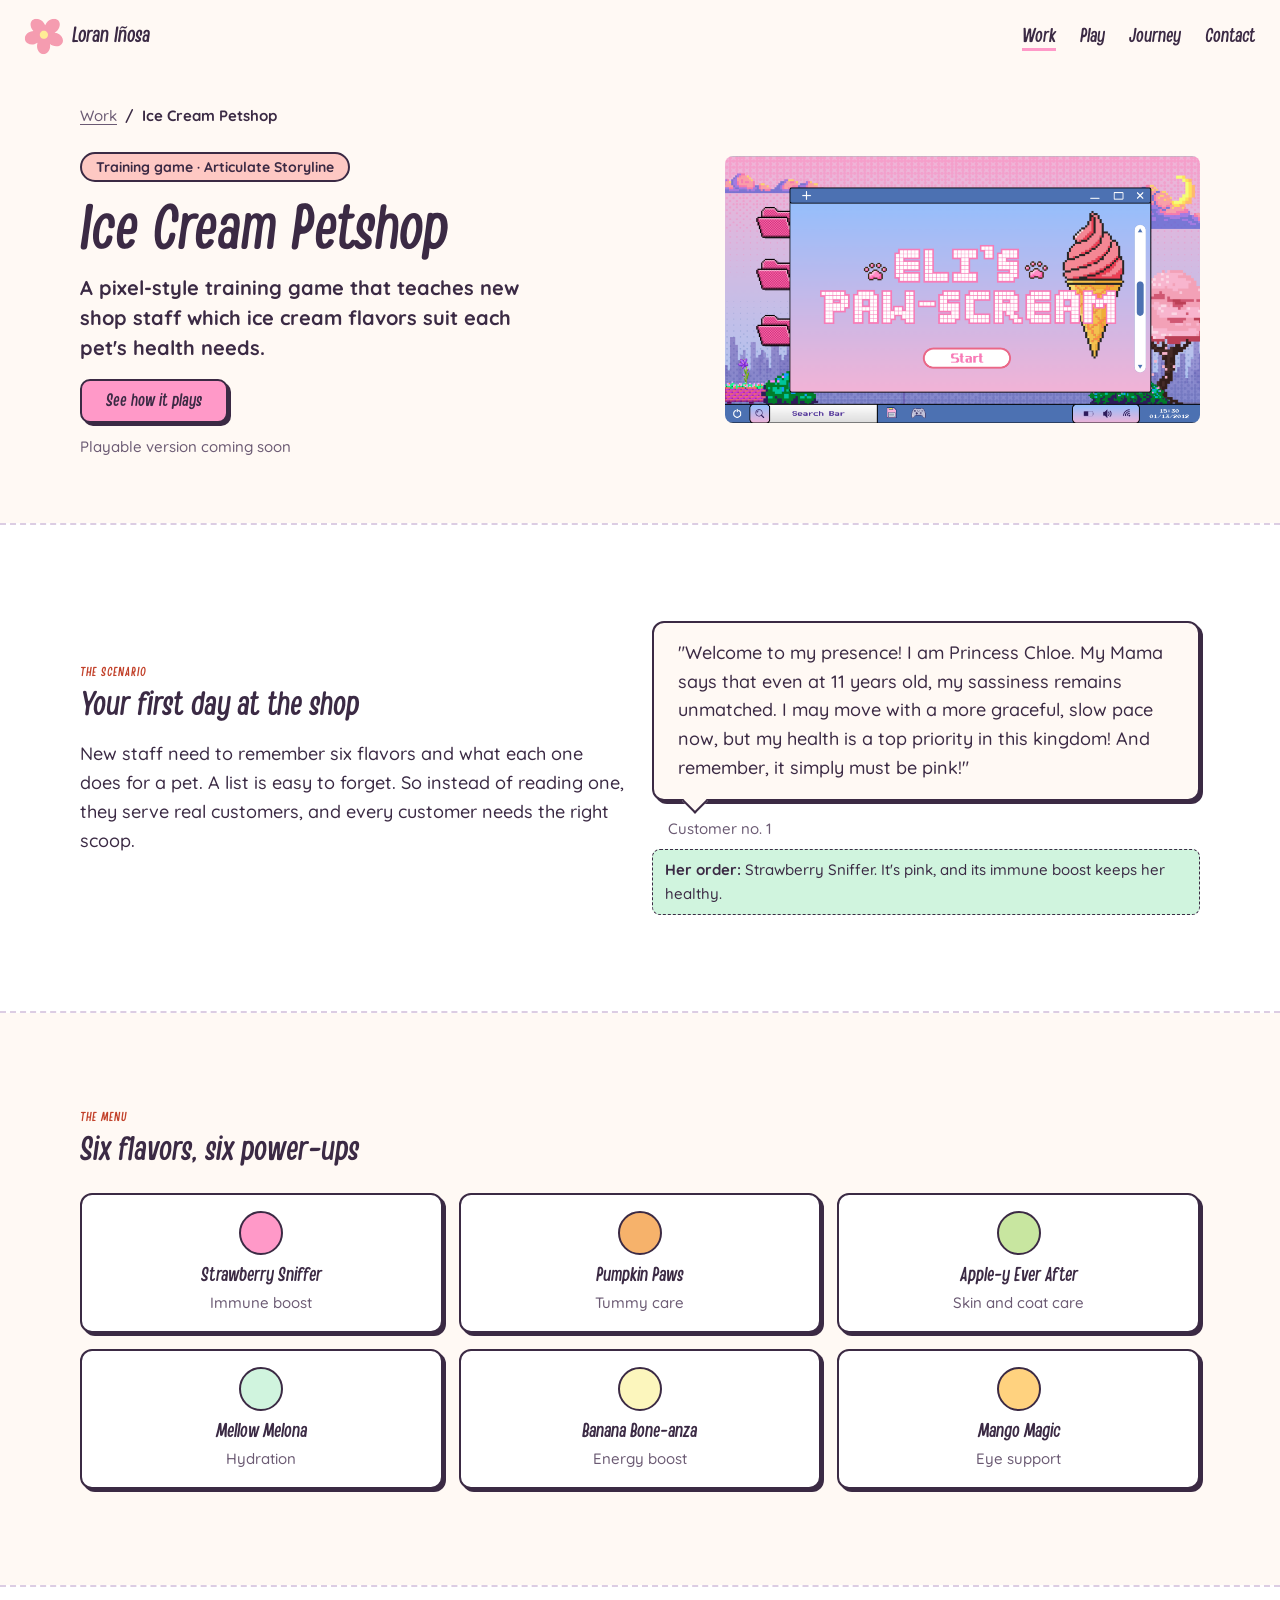
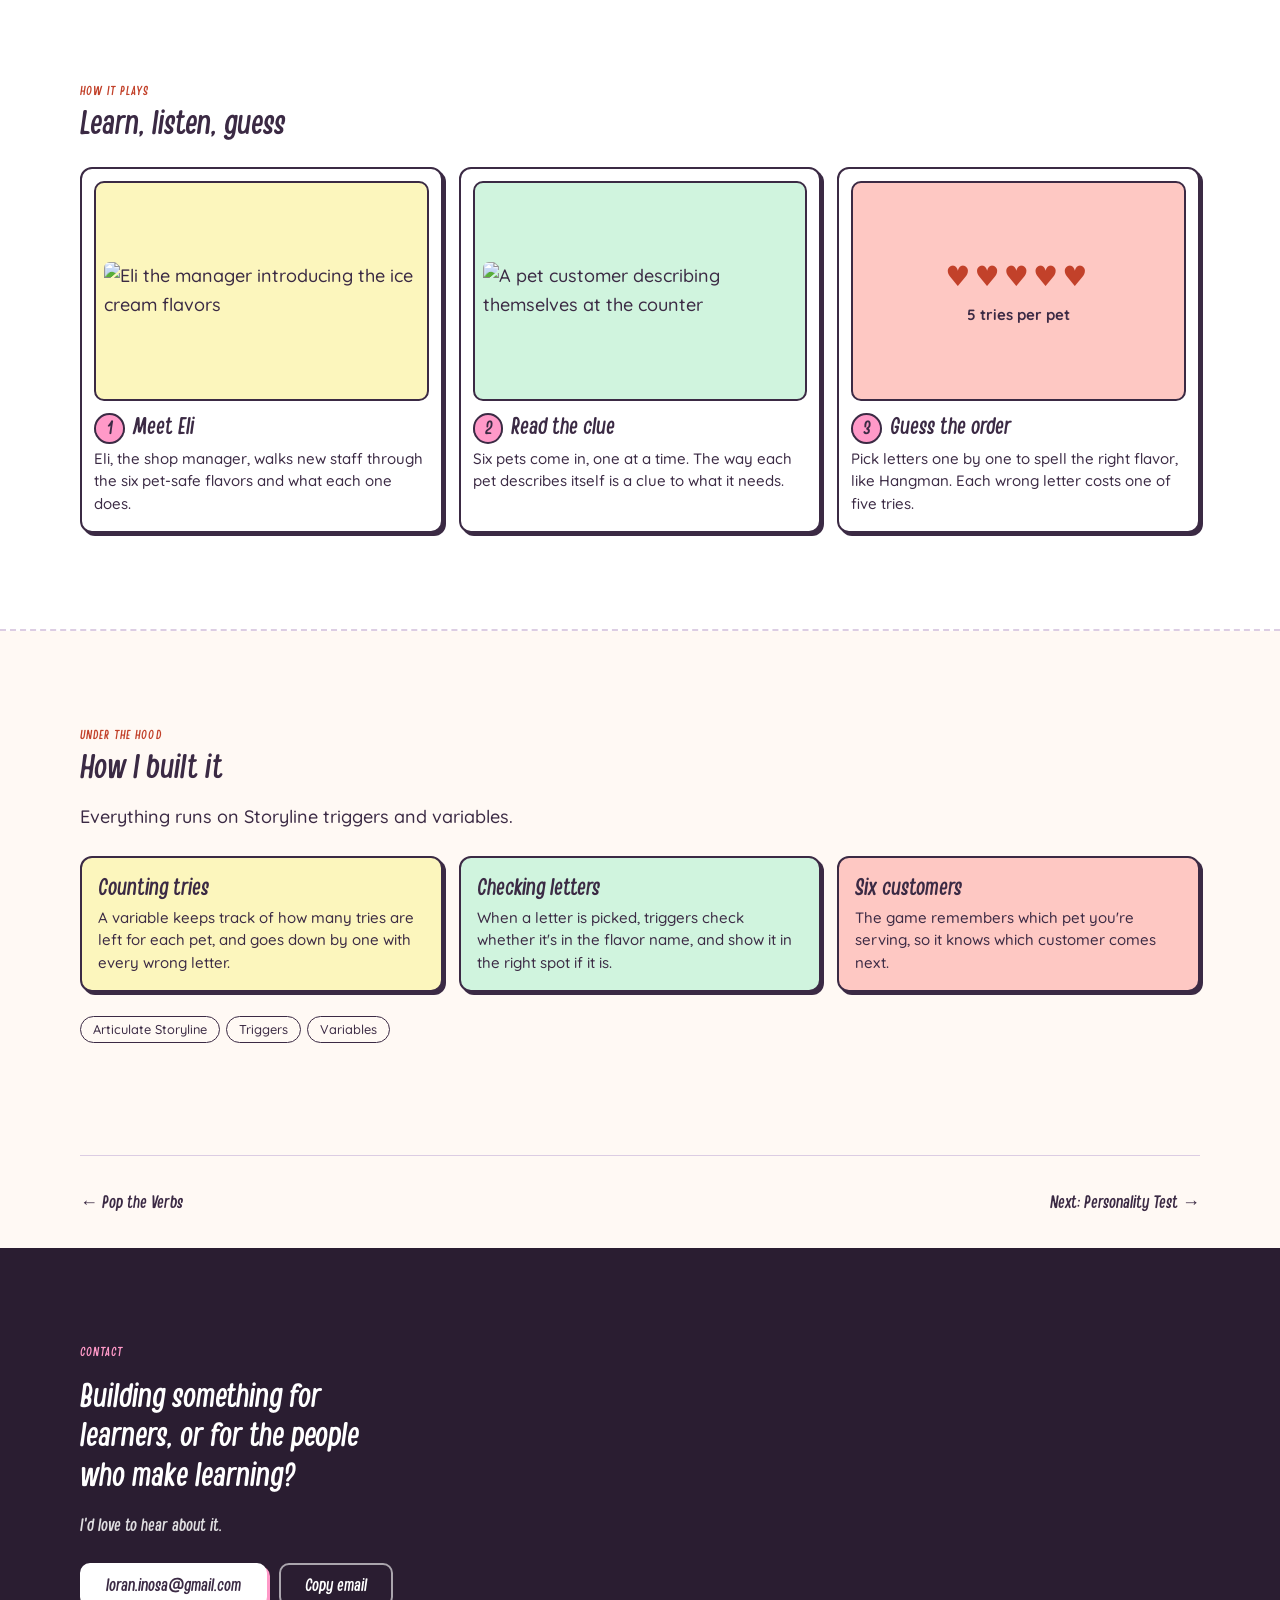
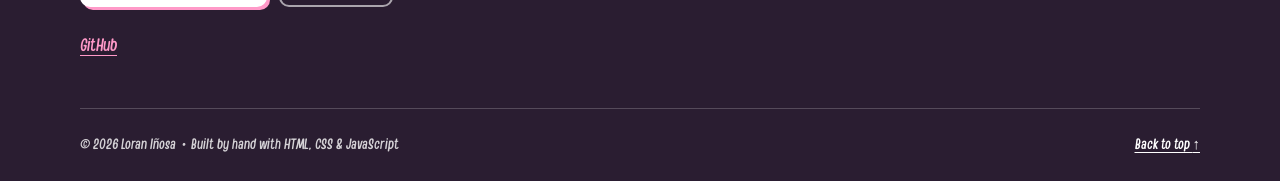
==== ice-cream-pet-shop.html @ cf845f0c "new assets upload" ====
<!DOCTYPE html>
<html lang="en">
<head>
  <meta charset="UTF-8">
  <meta name="viewport" content="width=device-width, initial-scale=1">
  <title>Ice Cream Petshop · Case study · Loran Iñosa</title>
  <meta name="description" content="A pixel-style training game built in Articulate Storyline that teaches new shop staff which ice cream flavors suit each pet's health needs.">

  <link rel="stylesheet" href="css/styles.css">
  <script src="js/main.js" defer></script>
</head>
<body>

  <a class="skip-link" href="#main">Skip to main content</a>

  <!-- ===== SITE HEADER (same on every page) ===== -->
  <header class="site-header">
    <div class="container site-header__inner">
      <a class="brand" href="index.html">
        <img class="brand__flower" src="assets/images/flower-pink.svg" alt="" width="32" height="32">
        <span class="brand__name">Loran<span class="brand__surname"> Iñosa</span></span>
      </a>
      <nav class="site-nav" aria-label="Main">
        <ul class="site-nav__list">
          <li><a class="site-nav__link" href="work.html" aria-current="true">Work</a></li>
          <li><a class="site-nav__link" href="play.html">Play</a></li>
          <li><a class="site-nav__link" href="journey.html">Journey</a></li>
          <li><a class="site-nav__link" href="#contact">Contact</a></li>
        </ul>
      </nav>
    </div>
  </header>

  <main id="main" class="cs-page">

    <!-- ===== 1. WHAT IS IT? ===== -->
    <section class="cs-hero">
      <div class="container pv-hero">

        <div>
          <nav class="breadcrumb" aria-label="Breadcrumb">
            <ol>
              <li><a href="work.html">Work</a></li>
              <li aria-current="page">Ice Cream Petshop</li>
            </ol>
          </nav>

          <p class="cs-pill cs-pill--rose">Training game · Articulate Storyline</p>
          <h1 class="cs-title">Ice Cream Petshop</h1>
          <p class="cs-lede">
            A pixel-style training game that teaches new shop staff which
            ice cream flavors suit each pet's health needs.
          </p>

          <!-- TODO: once the game is online, change this button to:
               <a class="button button--primary" href="YOUR-GAME-LINK">▶ Play the game</a>
               and delete the "coming soon" line below it -->
          <a class="button button--primary" href="#how-it-plays">See how it plays</a>
          <p class="pv-status">Playable version coming soon</p>
        </div>

        <!-- TODO: when icp-gameplay.gif is ready, replace the whole <svg>…</svg> with:
             <img src="assets/images/icp-gameplay.gif" alt="A player guesses letters to fill in a pet's ice cream order"> -->
          <img alt src="assets/images/paw-sceam.png" 
          class="img-xl" 
          style="width: 100%; height: auto; border-radius: 8px; display: block; margin: 0 auto;">
      </div>
    </section>

    <!-- ===== 2. WHY DOES IT EXIST? ===== -->
    <section class="cs-section cs-section--white" aria-labelledby="scenario-title">
      <div class="container cs-split cs-split--even">
        <div>
          <p class="label">The scenario</p>
          <h2 id="scenario-title">Your first day at the shop</h2>
          <p>
            New staff need to remember six flavors and what each one does for
            a pet. A list is easy to forget. So instead of reading one, they
            serve real customers, and every customer needs the right scoop.
          </p>
        </div>

        <div>
          <blockquote class="ic-quote cs-card">
            <p>
              "Welcome to my presence! I am Princess Chloe. My Mama says that
              even at 11 years old, my sassiness remains unmatched. I may move
              with a more graceful, slow pace now, but my health is a top
              priority in this kingdom! And remember, it simply must be pink!"
            </p>
          </blockquote>
          <p class="ic-quote__who">Customer no. 1</p>
          <p class="ic-answer">
            <strong>Her order:</strong> Strawberry Sniffer. It's pink, and its
            immune boost keeps her healthy.
          </p>
        </div>
      </div>
    </section>

    <!-- ===== THE MENU ===== -->
    <section class="cs-section" aria-labelledby="menu-title">
      <div class="container">
        <p class="label">The menu</p>
        <h2 id="menu-title">Six flavors, six power-ups</h2>

        <ul class="ic-menu">
          <li class="ic-flavor cs-card">
            <span class="ic-scoop ic-scoop--strawberry" aria-hidden="true"></span>
            <h3>Strawberry Sniffer</h3>
            <p>Immune boost</p>
          </li>
          <li class="ic-flavor cs-card">
            <span class="ic-scoop ic-scoop--pumpkin" aria-hidden="true"></span>
            <h3>Pumpkin Paws</h3>
            <p>Tummy care</p>
          </li>
          <li class="ic-flavor cs-card">
            <span class="ic-scoop ic-scoop--apple" aria-hidden="true"></span>
            <h3>Apple-y Ever After</h3>
            <p>Skin and coat care</p>
          </li>
          <li class="ic-flavor cs-card">
            <span class="ic-scoop ic-scoop--melon" aria-hidden="true"></span>
            <h3>Mellow Melona</h3>
            <p>Hydration</p>
          </li>
          <li class="ic-flavor cs-card">
            <span class="ic-scoop ic-scoop--banana" aria-hidden="true"></span>
            <h3>Banana Bone-anza</h3>
            <p>Energy boost</p>
          </li>
          <li class="ic-flavor cs-card">
            <span class="ic-scoop ic-scoop--mango" aria-hidden="true"></span>
            <h3>Mango Magic</h3>
            <p>Eye support</p>
          </li>
        </ul>
      </div>
    </section>

    <!-- ===== 3. HOW DOES IT WORK? ===== -->
    <section class="cs-section cs-section--white" id="how-it-plays" aria-labelledby="plays-title">
      <div class="container">
        <p class="label">How it plays</p>
        <h2 id="plays-title">Learn, listen, guess</h2>

        <ol class="cs-steps">
          <li class="cs-step cs-card">
            <figure class="cs-media cs-media--lemon">
              <img src="assets/images/icp-eli.png" alt="Eli the manager introducing the ice cream flavors">
            </figure>
            <h3><span class="cs-step__num" aria-hidden="true">1</span>Meet Eli</h3>
            <p>
              Eli, the shop manager, walks new staff through the six
              pet-safe flavors and what each one does.
            </p>
          </li>

          <li class="cs-step cs-card">
            <figure class="cs-media cs-media--mint">
              <img src="assets/images/icp-customer.png" alt="A pet customer describing themselves at the counter">
            </figure>
            <h3><span class="cs-step__num" aria-hidden="true">2</span>Read the clue</h3>
            <p>
              Six pets come in, one at a time. The way each pet describes
              itself is a clue to what it needs.
            </p>
          </li>

          <li class="cs-step cs-card">
            <div class="cs-media cs-media--rose ic-hearts">
              <span class="ic-hearts__icons" aria-hidden="true">♥♥♥♥♥</span>
              <span>5 tries per pet</span>
            </div>
            <h3><span class="cs-step__num" aria-hidden="true">3</span>Guess the order</h3>
            <p>
              Pick letters one by one to spell the right flavor, like
              Hangman. Each wrong letter costs one of five tries.
            </p>
          </li>
        </ol>
      </div>
    </section>

    <!-- ===== 4. HOW DID I BUILD IT? ===== -->
    <section class="cs-section" aria-labelledby="build-title">
      <div class="container">
        <p class="label">Under the hood</p>
        <h2 id="build-title">How I built it</h2>
        <p>Everything runs on Storyline triggers and variables.</p>

        <ul class="cs-points">
          <li class="cs-point cs-card">
            <h3>Counting tries</h3>
            <p>A variable keeps track of how many tries are left for each pet, and goes down by one with every wrong letter.</p>
          </li>
          <li class="cs-point cs-card">
            <h3>Checking letters</h3>
            <p>When a letter is picked, triggers check whether it's in the flavor name, and show it in the right spot if it is.</p>
          </li>
          <li class="cs-point cs-card">
            <h3>Six customers</h3>
            <p>The game remembers which pet you're serving, so it knows which customer comes next.</p>
          </li>
        </ul>

        <ul class="chips" aria-label="Built with">
          <li class="chip">Articulate Storyline</li>
          <li class="chip">Triggers</li>
          <li class="chip">Variables</li>
        </ul>
      </div>
    </section>

    <!-- ===== PREVIOUS / NEXT ===== -->
    <div class="container">
      <nav class="pager" aria-label="More projects">
        <a class="text-link" href="pop-the-verbs.html"><span aria-hidden="true">←</span> Pop the Verbs</a>
        <a class="text-link" href="work.html#mythical-creature">Next: Personality Test <span aria-hidden="true">→</span></a>
      </nav>
    </div>

  </main>

  <!-- ===== CONTACT + FOOTER (same on every page) ===== -->
  <footer class="site-footer" id="contact">
    <div class="container">
      <div class="contact">
        <p class="label label--light">Contact</p>
        <h2 class="contact__title">Building something for learners, or for the people who make learning?</h2>
        <p class="contact__text">I'd love to hear about it.</p>
        <div class="contact__email">
          <a class="button button--light" href="mailto:loran.inosa@gmail.com">loran.inosa@gmail.com</a>
          <button type="button" class="button button--outline-light" data-copy-email="loran.inosa@gmail.com">Copy email</button>
        </div>
        <ul class="contact__links">
          <!-- TODO: replace YOUR-USERNAME with your GitHub username -->
          <li><a href="https://github.com/YOUR-USERNAME">GitHub</a></li>
        </ul>
        <p class="visually-hidden" aria-live="polite" data-copy-status></p>
      </div>
      <div class="site-footer__bottom">
        <p>© 2026 Loran Iñosa · Built by hand with HTML, CSS &amp; JavaScript</p>
        <a href="#top">Back to top <span aria-hidden="true">↑</span></a>
      </div>
    </div>
  </footer>

</body>
</html>
---- css/styles.css ----
/* ---------- 0. CUSTOM FONT FILES ---------- */
/* Loads Handy Casual from our own folder (it's not on Google Fonts). */
@font-face {
  font-family: "Handy Casual";
  src: url("../assets/font/handy-casual.otf") format("opentype");
  font-weight: 400;
  font-style: normal;
  font-display: swap;
}
/* Quicksand: a clean, rounded font with five real weights.
   Each block connects one weight number to one file. */
@font-face {
  font-family: "Quicksand";
  src: url("../assets/font/Quicksand-Light.ttf") format("truetype");
  font-weight: 300;
  font-style: normal;
  font-display: swap;
}
@font-face {
  font-family: "Quicksand";
  src: url("../assets/font/Quicksand-Regular.ttf") format("truetype");
  font-weight: 400;
  font-style: normal;
  font-display: swap;
}
@font-face {
  font-family: "Quicksand";
  src: url("../assets/font/Quicksand-Medium.ttf") format("truetype");
  font-weight: 500;
  font-style: normal;
  font-display: swap;
}
@font-face {
  font-family: "Quicksand";
  src: url("../assets/font/Quicksand-SemiBold.ttf") format("truetype");
  font-weight: 600;
  font-style: normal;
  font-display: swap;
}
@font-face {
  font-family: "Quicksand";
  src: url("../assets/font/Quicksand-Bold.ttf") format("truetype");
  font-weight: 700;
  font-style: normal;
  font-display: swap;
}


/* ---------- 1. DESIGN TOKENS ---------- */
:root {
    /* ----- Your pastel palette ----- */
  --color-cream: #FFF9f4;  /* Cream: page background, sticky notes */
  --color-lemon: #FCF6BD;  /* Lemon: picture areas on cards */
  --color-pink:  #FF99C8;  /* Baby Pink: things you can click */
  --color-mint:  #D0F4DE;  /* Frosted Mint: tools that make teams faster */
  --color-mauve: #E4C1F9;  /* Mauve: learning you can play */
  --color-rose:  #FEC8C3;  /* Cotton Rose: learning systems, contact */
  --color-plum:  #3B2A44;  /* Dark plum: all text and outlines */

  /* ----- Jobs -----
     Old names kept, so the rest of the site keeps working.
     We'll tidy these up as we redesign each part. */
  --color-paper:       var(--color-cream);
  --color-card:        #FFFFFF;
  --color-ink:         var(--color-plum);
  --color-slate:       #6B5A73;              /* softer plum for secondary text */
  --color-teal:        var(--color-plum);    /* links and buttons, for now */
  --color-teal-deep:   #2A1D31;              /* slightly darker plum, for hover */
  --color-teal-wash:   var(--color-mint);
  --color-rule:        #DCCDE3;              /* light lines and borders */
  --color-red-pen:     #C2412A;              /* labels, attention */
  --color-red-wash:    var(--color-rose);
  --color-highlighter: var(--color-pink);
  --color-sticky:      #FFE89A;              /* margin notes */
  --color-bubble:      #4D9DE0;              /* Pop the Verbs only */
  --color-bubble-wash: #E7F1FB;
  --color-aqua:        #8EDFE0;              /* old hero, removed in Step 10 */
  --color-lime-wash:   var(--color-mint);    /* job title pill */
  --color-grid:        #EEDDF8;              /* hero graph-paper lines (pale mauve) */

  /* Journey blends: pink → plum */
  --mix-25: color-mix(in srgb, var(--color-teal) 25%, var(--color-highlighter));
  --mix-50: color-mix(in srgb, var(--color-teal) 50%, var(--color-highlighter));
  --mix-75: color-mix(in srgb, var(--color-teal) 75%, var(--color-highlighter));

  /* Fonts (with backups in case a font fails to load) */
  --font-hand: "Handy Casual", "Comic Sans MS", cursive;
  --font-clean: "Quicksand", "Segoe UI", system-ui, sans-serif;
  --font-heading: var(--font-hand);
  --font-body: var(--font-hand);
  --font-mono: var(--font-hand);

  /* Type sizes: PHONE sizes first (desktop sizes are below) */
  --text-hero:  2.375rem;   /* 38px */
  --text-h1:    2.125rem;   /* 34px */
  --text-h2:    1.6875rem;  /* 27px */
  --text-h3:    1.3125rem;  /* 21px */
  --text-body:  1.0625rem;  /* 17px */
  --text-small: 0.9375rem;  /* 15px */
  --text-label: 0.8125rem;  /* 13px */

  /* Spacing scale: only use these for gaps and padding */
  --space-4:  4px;
  --space-8:  8px;
  --space-12: 12px;
  --space-16: 16px;
  --space-24: 24px;
  --space-32: 32px;
  --space-48: 48px;
  --space-64: 64px;
  --space-96: 96px;

  /* Layout */
  --gutter:      var(--space-16);  /* space at the left/right screen edges */
  --section-gap: var(--space-48);  /* space between page sections */
  --content-max: 1120px;           /* widest the content gets */
  --reading-max: 68ch;             /* comfortable line length for paragraphs */
  --header-height: 64px;           /* height of the top bar on phones */

  /* Shapes */
  --radius-button: 10px;
  --radius-card:   16px;
  --radius-pill:   999px;
  --radius-note:   2px;

  /* Shadows */
  --shadow-card:       0 1px 2px rgb(28 35 51 / 0.06), 0 4px 12px rgb(28 35 51 / 0.06);
  --shadow-card-hover: 0 2px 4px rgb(28 35 51 / 0.08), 0 12px 24px rgb(28 35 51 / 0.10);
  --shadow-note:       0 2px 6px rgb(28 35 51 / 0.15);
}

/* Tablet and desktop: screens 768px wide or more get bigger sizes */
@media (min-width: 768px) {
  :root {
    --text-hero: 3.5rem;    /* 56px */
    --text-h1:   3rem;      /* 48px */
    --text-h2:   2.125rem;  /* 34px */
    --text-h3:   1.5rem;    /* 24px */
    --text-body: 1.125rem;  /* 18px */

    --gutter:      var(--space-24);
    --section-gap: var(--space-96);
    --header-height: 72px;         /* taller top bar on tablets and desktops */
  }
}


/* ---------- 2. BASE STYLES ---------- */

*,
*::before,
*::after {
  box-sizing: border-box;
}

html {
  scroll-behavior: smooth;
}

body {
  margin: 0;
  background-color: var(--color-paper);
  color: var(--color-ink);
  font-family: var(--font-body);
  font-size: var(--text-body);
  line-height: 1.6;
  font-synthesis: none;   /* never fake bold or italic: our font has one style */
}

h1, h2, h3 {
  margin: 0 0 var(--space-16);
  font-family: var(--font-heading);
  font-weight: 600;
  color: var(--color-ink);
  text-wrap: balance;  /* avoids a single lonely word on the last line */
}

h1 { font-size: var(--text-h1); line-height: 1.1; }
h2 { font-size: var(--text-h2); line-height: 1.15; }
h3 { font-size: var(--text-h3); line-height: 1.2; }

p {
  margin: 0 0 var(--space-16);
  max-width: var(--reading-max);
}

a {
  color: var(--color-teal);
  text-decoration-thickness: 1px;
  text-underline-offset: 0.2em;
}

a:hover {
  color: var(--color-teal-deep);
  text-decoration-thickness: 2px;
}

/* Keyboard focus: a clear teal outline (accessibility) */
:focus-visible {
  outline: 3px solid var(--color-teal);
  outline-offset: 3px;
  border-radius: 4px;
}

img,
svg,
video {
  display: block;
  max-width: 100%;
  height: auto;
}

mark {
  background-color: var(--color-highlighter);
  color: var(--color-ink);
  padding: 0 0.15em;
  border-radius: 2px;
}

::selection {
  background-color: var(--color-sticky);
  color: var(--color-ink);
}


/* ---------- 3. LAYOUT HELPERS ---------- */

/* Centers content and keeps it from getting too wide */
.container {
  width: 100%;
  max-width: calc(var(--content-max) + var(--gutter) * 2);
  margin-inline: auto;
  padding-inline: var(--gutter);
}

/* Vertical breathing room for each page section */
.section {
  padding-block: var(--section-gap);
}


/* ---------- 4. TEXT HELPERS ---------- */

.text-hero {
  font-family: var(--font-heading);
  font-weight: 600;
  font-size: var(--text-hero);
  line-height: 1.05;
  letter-spacing: -0.01em;
}

.text-small {
  font-size: var(--text-small);
  line-height: 1.5;
  color: var(--color-slate);
}

/* Small uppercase labels, e.g. "CASE STUDY · INTERNAL TOOL" */
.label {
  font-family: var(--font-mono);
  font-size: var(--text-label);
  font-weight: 700;
  line-height: 1.3;
  letter-spacing: 0.08em;
  text-transform: uppercase;
  color: var(--color-red-pen);
}


/* ---------- 5. REDUCED MOTION ---------- */
/* From Handbook Chapter G: if someone turns on "reduce motion"
   in their device settings, switch animations off. */

@media (prefers-reduced-motion: reduce) {
  *,
  *::before,
  *::after {
    animation-duration: 0.01ms !important;
    animation-iteration-count: 1 !important;
    transition-duration: 0.01ms !important;
    scroll-behavior: auto !important;
  }
}

/* ---------- 6. ACCESSIBILITY HELPERS ---------- */

/* Hides text visually but keeps it for screen readers */
.visually-hidden {
  position: absolute !important;
  width: 1px;
  height: 1px;
  margin: -1px;
  padding: 0;
  overflow: hidden;
  clip: rect(0 0 0 0);
  white-space: nowrap;
  border: 0;
}

/* "Skip to main content": hidden above the screen until focused */
.skip-link {
  position: absolute;
  top: var(--space-16);
  left: var(--space-16);
  z-index: 100;
  padding: var(--space-8) var(--space-16);
  background-color: var(--color-ink);
  color: #FFFFFF;
  font-weight: 700;
  border-radius: var(--radius-button);
  transform: translateY(-200%);
}

.skip-link:focus {
  transform: translateY(0);
}

.skip-link:hover {
  color: #FFFFFF;
}

/* When jumping to #contact etc., stop below the sticky header */
[id] {
  scroll-margin-top: 88px;
}


/* ---------- 7. BUTTONS ---------- */
/* Sticker buttons: plum outline + small plum shadow */

.button {
  display: inline-flex;
  align-items: center;
  justify-content: center;
  gap: var(--space-8);
  min-height: 44px;                    /* comfortable finger-sized target */
  padding: var(--space-8) var(--space-24);
  border: 2px solid var(--color-plum);
  border-radius: var(--radius-button);
  box-shadow: 3px 3px 0 var(--color-plum);   /* the sticker shadow */
  font-family: var(--font-hand);
  font-size: 1.125rem;
  font-weight: 400;
  line-height: 1.2;
  color: var(--color-ink);
  text-decoration: none;
  cursor: pointer;
  transition: translate 120ms ease, box-shadow 120ms ease, background-color 180ms ease;
}

/* Hover: the sticker lifts a little */
.button:hover {
  translate: -1px -1px;
  box-shadow: 4px 4px 0 var(--color-plum);
  color: var(--color-ink);
}

/* Click: the sticker presses down into its shadow */
.button:active {
  translate: 2px 2px;
  box-shadow: 1px 1px 0 var(--color-plum);
}

/* Pink: the main action ("See my work") */
.button--primary {
  background-color: var(--color-pink);
}

/* White: the second action ("Play something") */
.button--secondary {
  background-color: var(--color-card);
}

/* Smaller version */
.button--small {
  min-height: 40px;
  padding: var(--space-4) var(--space-16);
  font-size: 1rem;
}

/* For the dark footer (we'll redesign the footer later) */
.button--light {
  background-color: var(--color-card);
  border-color: var(--color-card);
  box-shadow: 3px 3px 0 var(--color-pink);
}
.button--light:hover {
  box-shadow: 4px 4px 0 var(--color-pink);
}

.button--outline-light {
  background-color: transparent;
  border-color: rgb(255 255 255 / 0.6);
  box-shadow: none;
  color: #FFFFFF;
}
.button--outline-light:hover {
  background-color: rgb(255 255 255 / 0.1);
  border-color: #FFFFFF;
  box-shadow: none;
  color: #FFFFFF;
}

/* ---------- 8. SITE HEADER ---------- */

/* Solid lemon bar with a plum line underneath */
.site-header {
  position: sticky;      /* stays at the top while scrolling */
  top: 0;
  z-index: 50;           /* sits above other content */
  background-color: var(--color-cream);

  transition: box-shadow 180ms ease;
}

/* JavaScript adds this class after the first scroll: a soft shadow */
.site-header.is-scrolled {
  box-shadow: 0 4px 12px rgb(59 42 68 / 0.12);
}

.site-header__inner {
  display: flex;
  flex-wrap: wrap;       /* tiny phones: the menu drops below your name instead of squashing */
  align-items: center;
  justify-content: space-between;
  gap: var(--space-8) var(--space-16);
  min-height: var(--header-height);
  padding-block: var(--space-8);
  max-width: 1900px;     /* wider than the page: bigger number = further apart */
}

/* Your name + flower */
.brand {
  display: inline-flex;
  align-items: center;
  gap: var(--space-8);
  font-family: var(--font-hand);
  font-size: 1.375rem;
  color: var(--color-ink);
  text-decoration: none;
}
.brand:hover {
  color: var(--color-ink);
}

/* The flower logo (flower_1.svg) */
.brand__flower {
  display: block;
  flex-shrink: 0;
  width: 32px;      /* ← phone size: change this number */
  height: auto;
}

/* Spins clockwise, non-stop. One full turn every 8 seconds.
   Stays still for visitors who ask their device to reduce motion. */
@media (prefers-reduced-motion: no-preference) {
  .brand__flower {
    animation: flower-spin 8s linear infinite;
  }
}

@keyframes flower-spin {
  from { rotate: 0deg; }
  to   { rotate: 360deg; }
}

/* On small phones show only "Loran" */
.brand__surname {
  display: none;
}

.site-nav__list {
  display: flex;
  gap: var(--space-12);
  margin: 0;
  padding: 0;
  list-style: none;
}

.site-nav__link {
  display: inline-block;
  padding-block: var(--space-8);
  font-family: var(--font-hand);
  font-size: 1.0625rem;
  color: var(--color-ink);
  text-decoration: none;
}

/* Hover, and the "you are here" page: thick pink underline */
.site-nav__link:hover,
.site-nav__link[aria-current] {
  color: var(--color-ink);
  text-decoration: underline;
  text-decoration-color: var(--color-pink);
  text-decoration-thickness: 3px;
  text-underline-offset: 6px;
}

@media (min-width: 480px) {
  .brand__surname {
    display: inline;
  }
}

@media (min-width: 768px) {
    .brand__flower {
    width: 40px;    /* ← tablet and laptop size: change this number */
  }
  .site-nav__list {
    gap: var(--space-24);
  }
  .site-nav__link {
    font-size: 1.25rem;
  }
}

/* ---------- 9. CONTACT BAND + FOOTER ---------- */

.site-footer {
  padding-top: var(--section-gap);
  background-color: var(--color-teal-deep);
  color: #FFFFFF;
}

/* Teal focus outlines would be invisible on teal, so use yellow here */
.site-footer :focus-visible {
  outline-color: var(--color-highlighter);
}

.label--light {
  color: var(--color-highlighter);
}

.contact__title {
  max-width: 22ch;
  color: #FFFFFF;
}

.contact__text {
  color: rgb(255 255 255 / 0.85);
}

.contact__email {
  display: flex;
  flex-wrap: wrap;
  gap: var(--space-12);
  margin-block: var(--space-24);
}

/* Phones: full-width buttons, easy to tap */
.contact__email .button {
  flex: 1 1 100%;
}

.contact__links {
  display: flex;
  flex-wrap: wrap;
  gap: var(--space-24);
  margin: 0;
  padding: 0;
  list-style: none;
}

.contact__links a {
  font-weight: 700;
  color: var(--color-highlighter);
}
.contact__links a:hover {
  color: #FFFFFF;
}

.site-footer__bottom {
  display: flex;
  flex-wrap: wrap;
  justify-content: space-between;
  gap: var(--space-12);
  margin-top: var(--space-48);
  padding-block: var(--space-24);
  border-top: 1px solid rgb(255 255 255 / 0.2);
  font-size: var(--text-small);
  color: rgb(255 255 255 / 0.8);
}

.site-footer__bottom p {
  margin: 0;
}

.site-footer__bottom a {
  color: #FFFFFF;
}

@media (min-width: 768px) {
  .contact__email .button {
    flex: 0 0 auto;      /* desktop: buttons only as wide as their text */
  }
}
/* ---------- 10. HERO ---------- */

/* Your background image, everything centered */
.hero {
  overflow: hidden;            /* nothing can poke out sideways on phones */
  padding-block: var(--space-48) var(--space-64);
  background-color: #FFF9f4;
  text-align: center;
}

/* Stack everything in a centered column */
.hero__content {
  display: flex;
  flex-direction: column;
  align-items: center;
}

/* "Full stack e-learning developer" in a mint pill */
.hero__pill {
  margin: 0 0 var(--space-16);
  padding: var(--space-4) var(--space-16);
  background-color: var(--color-mint);
  border: 2px solid var(--color-plum);
  border-radius: var(--radius-pill);
  font-size: 1.0625rem;
  line-height: 1.3;
}

.hero__title {
  margin: 0 auto var(--space-24);
  font-size: clamp(2rem, 4.2vw, 3.25rem);   /* grows with the screen: 32px to 52px */
  font-weight: 400;
  line-height: 1.15;
}

/* Each part of the headline starts on its own line */
.hero__line {
  display: block;
}

/* "want to click." on a pink highlighter stripe */
/* "want to click." on your hand-drawn highlight (highlight.svg) */
.hero__highlight {
  display: inline-block;
  padding: 0.05em 0.3em 0.05em 0.6em;   /* top, right, bottom, LEFT */
  margin-left: -0.3em;                   /* keeps the text from shifting right */
  line-height: 1;
  background-color: transparent;
  background-image: url("../assets/images/highlight.svg");
  background-size: 100% 100%;
  background-repeat: no-repeat;
  background-position: center;
  color: var(--color-ink);
  white-space: nowrap;
}

/* Wrapper that keeps the cursor attached to "want to click." */
.hero__click {
  position: relative;          /* lets the cursor sit at its corner */
  display: inline-block;
  white-space: nowrap;
}

/* White arrow cursor with a plum outline */
.hero__cursor {
  position: absolute;
  right: -0.3em;               /* sideways position: bigger = further right */
  bottom: -0.45em;             /* up/down position: bigger = lower */
  width: 0.55em;               /* size: grows with the headline */
  fill: var(--color-card);
  stroke: var(--color-plum);
  stroke-width: 1.5;
  stroke-linejoin: round;
  pointer-events: none;        /* never gets in the way of real clicks */
  transform-origin: top left;  /* presses down from its tip */
}

/* The click animation, on loop.
   Only plays if the visitor hasn't asked to reduce motion. */
@media (prefers-reduced-motion: no-preference) {
  .hero__cursor {
    animation: cursor-click 2.6s ease-in-out infinite;
  }
  .hero__highlight {
    animation: highlight-press 2.6s ease-in-out infinite;
  }
}

/* Cursor: glides in, clicks, waits, fades away */
@keyframes cursor-click {
  0%   { translate: 0.6em 0.6em; opacity: 0; }
  15%  { opacity: 1; }
  45%  { translate: 0 0; scale: 1; }
  52%  { scale: 0.8; }            /* press */
  60%  { scale: 1; }              /* release */
  85%  { translate: 0 0; opacity: 1; }
  100% { translate: 0.6em 0.6em; opacity: 0; }
}

/* Pink highlight: a tiny squish at the moment of the click */
@keyframes highlight-press {
  0%, 48%   { scale: 1; }
  52%       { scale: 0.95; }
  60%, 100% { scale: 1; }
}

.hero__text {
  max-width: 52ch;
  margin: 0 auto var(--space-16);
  font-family: var(--font-clean);   /* Quicksand */
  font-weight: 700;                 /* Medium: try 400 for lighter, 600 for bolder */
  font-size: 25px;
}

/* The definition line, with a short pink dash above it */
.hero__definition {
  max-width: 52ch;
  margin: 0 auto var(--space-32);
  font-family: var(--font-clean);   /* Quicksand */
  font-weight: 600;                 /* Medium: try 400 for lighter, 600 for bolder */
  font-size: 20px;
  line-height: 1.5;
  color: var(--color-slate);
}

.hero__definition::before {
  content: "";
  display: block;
  width: 48px;
  height: 4px;
  margin: 0 auto var(--space-12);
  background-color: var(--color-pink);
  border-radius: 2px;
}

.hero__actions {
  display: flex;
  flex-wrap: wrap;
  justify-content: center;
  gap: var(--space-12);
  width: 100%;
}

/* The two top buttons: bigger and longer than the others */
.hero__actions .button {
  flex: 1 1 100%;                         /* phones: full width */
  min-height: 52px;                       /* height: bigger number = taller */
  padding: var(--space-12) var(--space-32);   /* space inside: top/bottom, then left/right */
  font-size: 1.25rem;                     /* text size */
}

/* Tablets and laptops: both buttons the same, longer width */
@media (min-width: 768px) {
  .hero__actions .button {
    min-width: 200px;                     /* length: bigger number = longer */
  }
}


/* --- Shapes inside the project SVG drawings ---
   Still used by the Worktext Studio and Pop the Verbs pictures. Keep! */

.art-card      { fill: var(--color-card); stroke: var(--color-rule); stroke-width: 2; }
.art-guide     { fill: none; stroke: var(--color-teal); stroke-opacity: 0.3;
                 stroke-width: 1.5; stroke-dasharray: 6 5; }
.art-teal      { fill: var(--color-teal); }
.art-line      { fill: var(--color-rule); }
.art-highlight { fill: var(--color-highlighter); }
.art-wash      { fill: var(--color-teal-wash); }
.art-bubble    { fill: var(--color-card); stroke: var(--color-bubble); stroke-width: 3; }
.art-bubble--dashed { stroke-dasharray: 5 4; stroke-opacity: 0.6; }
.art-word      { fill: var(--color-ink); font-family: var(--font-body); font-size: 15px;
                 font-weight: 700; text-anchor: middle; dominant-baseline: central; }
.art-ceiling   { stroke: var(--color-red-pen); stroke-width: 3; }
.art-ceiling-label { fill: var(--color-red-pen); font-family: var(--font-mono);
                     font-size: 12px; text-anchor: end; }


/* --- Bigger screens --- */

@media (min-width: 768px) {
  .hero__actions .button {
    flex: 0 0 auto;            /* buttons only as wide as their text */
  }
}

@media (min-width: 960px) {
  .hero {
    padding-block: var(--space-64) var(--space-96);
  }
}
/* ---------- 11. JOURNEY STRIP ---------- */

.journey-strip {
  --step-gap: var(--space-24);

  position: relative;      /* lets the waves sit on its top and bottom edges */
  z-index: 1;              /* waves draw on top of the sections around it */
  padding-block: var(--space-48);
  background-color: #eee2f5;
}

/* Wavy edges match the strip background */
.journey-strip .wave__fill {
  fill: #eee2f5;
}

/* Darker text so everything stays easy to read */
.journey-strip__title,
.journey-step__note {
  color: var(--color-ink);
}

.journey-strip__header {
  display: flex;
  flex-wrap: wrap;
  align-items: baseline;
  justify-content: space-between;
  gap: var(--space-8) var(--space-24);
  margin-bottom: var(--space-32);
}

.journey-strip__title {
  margin: 0;
}

.journey-strip__link {
  font-size: var(--text-small);
  font-weight: 700;
  text-decoration: none;
}
.journey-strip__link:hover {
  text-decoration: underline;
}

.journey-strip__list {
  display: grid;
  gap: var(--step-gap);
  margin: 0;
  padding: 0;
  list-style: none;
}


/* --- One step (phone: dot on the left, text on the right) --- */

.journey-step {
  position: relative;
  padding-left: var(--space-32);
}

/* ===== LINE + DOT COLORS: change these to recolor the line =====
   --dot  = this step's dot color
   --next = the color the line fades to
   Rule: each --next must match the --dot on the line below it. */
.journey-step:nth-child(1) { --dot: var(--color-highlighter); --next: var(--mix-25); }
.journey-step:nth-child(2) { --dot: var(--mix-25);            --next: var(--mix-50); }
.journey-step:nth-child(3) { --dot: var(--mix-50);            --next: var(--mix-75); }
.journey-step:nth-child(4) { --dot: var(--mix-75);            --next: var(--color-teal); }
.journey-step:nth-child(5) { --dot: var(--color-teal); }

.journey-step__dot {
  position: absolute;
  top: 2px;
  left: 0;
  z-index: 1;                        /* sits on top of the line */
  width: 24px;                       /* bigger dot (was 18px) */
  height: 24px;
  background-color: var(--color-card);
  border: 4px solid var(--dot);      /* thicker ring (was 3px) */
  border-radius: 50%;
}

/* The current role: a filled dot */
.journey-step--current .journey-step__dot {
  background-color: #D94F83;
}

.journey-step--current .journey-step__role {
  color: #D94F83;
}

/* The line (phone): goes down from this dot to the next one */
.journey-step:not(:last-child)::before {
  content: "";
  position: absolute;
  top: 14px;                          /* center of the dot */
  left: 9.5px;                        /* centers the line on the dot */
  width: 5px;                         /* thicker line (was 3px) */
  height: calc(100% + var(--step-gap));
  background: linear-gradient(to bottom, var(--dot), var(--next));
}

.journey-step__role {
  margin: 0 0 var(--space-4);
  font-size: var(--text-small);
  font-weight: 700;
  line-height: 1.4;
}

.journey-step--current .journey-step__role {
  color: var(--color-teal);
}

.journey-step__note {
  margin: 0;
  font-size: var(--text-small);
  line-height: 1.4;
  color: var(--color-slate);
}


/* --- Tablet and desktop: horizontal line --- */

@media (min-width: 768px) {
  .journey-strip {
    --step-gap: var(--space-16);
  }

  .journey-strip__list {
    grid-template-columns: repeat(5, 1fr);
  }

  .journey-step {
    padding-left: 0;
    padding-top: var(--space-40, 40px);   /* room for the bigger dot */
  }

  .journey-step__dot {
    top: 0;
  }

  /* The line (desktop): goes right from this dot to the next one */
  .journey-step:not(:last-child)::before {
    top: 9.5px;                           /* centers the line on the dot */
    left: 12px;                           /* starts at the dot's center */
    width: calc(100% + var(--step-gap));  /* reaches the next dot */
    height: 5px;                          /* thicker line (was 3px) */
    background: linear-gradient(to right, var(--dot), var(--next));
  }
}

/* --- Wide screens: make the line longer --- */

@media (min-width: 1024px) {
  .journey-strip__list {
    margin-inline: -300px;    /* bigger number = longer line */
  }
}


/* --- Wavy edges (top and bottom of the journey strip) --- */

.wave {
  position: absolute;
  left: 0;
  width: 100%;
  height: 24px;                 /* phones: gentle waves */
  pointer-events: none;         /* never blocks clicks */
}

/* Top wave sits just above the strip; bottom wave just below it.
   The -1px overlap hides any thin gap between wave and strip. */
.wave--top    { bottom: calc(100% - 1px); }
.wave--bottom { top:    calc(100% - 1px); }

.wave__fill {
  fill: var(--color-card);
}

.wave__line {
  fill: none;
  stroke: var(--color-ink);
  stroke-width: 2;
  vector-effect: non-scaling-stroke;  /* line stays 2px thick at any screen width */
}

@media (min-width: 768px) {
  .wave {
    height: 40px;               /* taller waves on bigger screens */
  }
}

/* ---------- 12. WORK BANDS ---------- */

.work-band {
  padding-block: var(--space-64);
}

/* First band: extra top space so the journey strip's bottom wave doesn't cover the title */
.work-band--tools   { background-color: var(--color-cream); padding-top: calc(var(--space-48) + 40px); }
.work-band--play    { background-color: var(--color-cream); }
.work-band--systems { background-color: var(--color-cream); } 

/* Last band: lets its wave hang over the top of the footer */
.work-band--systems {
  position: relative;
  z-index: 1;
}

/* Wave color matches the cream band */
.work-band--systems .wave__fill {
  fill: var(--color-cream);
}

.work-band__inner {
  width: min(100% - 2rem, 1100px);
  margin-inline: auto;
}

/* Band title with the little outlined circle */
.work-band__title {
  display: flex;
  align-items: center;
  gap: 12px;
  margin: 0 0 var(--space-24);
  font-family: var(--font-hand);
  font-weight: 400;
  font-size: 40px;
  color: var(--color-plum);
}

/* Card grids */
.work-grid {
  display: grid;
  gap: 20px;
}
@media (min-width: 768px) {
  .work-grid--three { grid-template-columns: repeat(3, 1fr); }
  .work-grid--two   { grid-template-columns: repeat(2, 1fr); }
}

/* --- Card (sticker style) --- */
.work-card {
  display: flex;
  flex-direction: column;
  overflow: hidden;
  background-color: #FFFFFF;
  border: 2px solid var(--color-plum);
  border-radius: 12px;
  box-shadow: 3px 3px 0 var(--color-plum);
  color: var(--color-plum);
}

/* Picture area on top of the card */
.work-card__art {
  display: grid;
  place-items: center;
  min-height: 90px;
  padding: 12px;
  border-bottom: 2px solid var(--color-plum);
}
.work-card__art svg,
.work-card__art img {
  height: 56px;
  width: auto;
}
.work-card__art--rose  { background-color: var(--color-rose); }
.work-card__art--mint  { background-color: var(--color-mint); }
.work-card__art--lemon { background-color: var(--color-lemon); }

.work-card__body {
  display: flex;
  flex-direction: column;
  flex: 1;
  padding: 14px 16px 16px;
}

.work-card__title {
  margin: 0 0 4px;
  font-family: var(--font-clean);
  font-weight: 500;
  font-size: 1.25rem;
  line-height: 1.3;
}

.work-card__meta {
  margin: 0 0 12px;
  font-family: var(--font-clean);
  font-size: 0.875rem;
}

.work-card__actions {
  display: flex;
  flex-wrap: wrap;
  gap: 12px;
  margin-top: auto;      /* buttons line up at the bottom */
}

/* Smaller sticker buttons for cards */
.button--small {
  min-height: 40px;
  padding: 6px 20px;
  font-family: var(--font-hand);
  font-weight: 400;
  font-size: 20px;
}

/* --- Featured card (Worktext Studio) --- */
.work-card--featured .work-card__art {
  min-height: 0;
  padding: 20px;
  background-color: #FFFFFF;
}
.work-card--featured .work-card__art svg,
.work-card--featured .work-card__art img {
  width: 100%;
  max-width: 1000px;
  height: auto;
}

.work-card--featured .work-card__body {
  padding: 20px 24px 24px;
}
.work-card--featured .work-card__title {
  font-size: clamp(1.5rem, 3vw, 2rem);
}

.work-card__pill {
  align-self: flex-start;
  margin: 0 0 8px;
  padding: 2px 14px;
  font-family: var(--font-clean);
  font-size: 0.8rem;
  background-color: var(--color-mint);
  border: 2px solid var(--color-plum);
  border-radius: 999px;
}

.work-card__text {
  margin: 0 0 16px;
  font-family: var(--font-clean);
  line-height: 1.5;
}

/* Tablet and up: picture on the left, words on the right */
@media (min-width: 768px) {
  .work-card--featured {
    display: grid;
    grid-template-columns: 2fr 3fr;
  }
  .work-card--featured .work-card__art {
    border-bottom: 0;
    border-right: 2px solid var(--color-plum);
  }
}

/* Slim card (DOCX converter): sits under the featured card */
.work-card--slim {
  margin-top: 20px;
}

/* Tablet and up: picture on the left, words on the right */
@media (min-width: 768px) {
  .work-card--slim {
    flex-direction: row;
  }
  .work-card--slim .work-card__art {
    flex: 0 0 140px;
    border-bottom: 0;
    border-right: 2px solid var(--color-plum);
  }
}

/* "Built with" tags: small rounded labels */
.chips {
  display: flex;
  flex-wrap: wrap;
  gap: 6px;
  margin: 0 0 16px;
  padding: 0;
  list-style: none;
}

.chip {
  padding: 2px 12px;
  font-family: var(--font-clean);
  font-size: 0.8rem;
  background-color: var(--color-cream);
  border: 1.5px solid var(--color-plum);
  border-radius: var(--radius-pill);
}

/* ----- Flowers in the work area ----- */

/* Each band's content box is the "map" the flowers are placed on */
.work-band__inner {
  position: relative;
}

/* Cards sit on top of the flowers */
.work-card {
  position: relative;
  z-index: 1;
}

/* Game cards sit one layer higher, so the green flower
   from the section below can't cover them */
.work-band--play .work-card {
  z-index: 2;
}

/* Big flowers near the edge must not make the page scroll sideways */
.work-band {
  overflow-x: clip;
}

/* Every flower */
.flower {
  position: absolute;
  z-index: 0;              /* behind the cards */
  display: none;           /* hidden on phones and tablets */
  height: auto;
  pointer-events: none;    /* never blocks clicks */
}

/* Only show flowers on big screens, where there's room beside the cards */
@media (min-width: 1200px) {
  .flower {
    display: block;
  }
}

/* Each flower's size and spot.
   width = size
   top   = up/down (bigger = lower)
   left  = from the left edge of the cards (more minus = further left)
   right = from the right edge of the cards (more minus = further right) */
.flower--purple { width: 350px; top: 100px;  left: -400px; }
.flower--orange { width: 130px; top: 550px;  left: -120px;  z-index: 2; }  /* in FRONT of the card */
.flower--pink   { width: 340px; top: 360px;  right: -380px; }
.flower--blue   { width: 130px; top: 20px;   right: -165px; }
.flower--green  { width: 390px; top: -180px; left: -290px; }
.flower--green  { width: 390px; top: -180px; left: -290px; z-index: -1; }  /* very back, behind the title too */

/* ----- Card text: sizes and boldness ----- */
.work-card__title {
  font-size: 30px;     /* project names */
}

.work-card__text,
.work-card__meta {
  font-size: 18px;     /* descriptions */
  font-weight: 700;    /* bold */
}

.work-card__pill,
.chip {
  font-weight: 700;    /* bold pill and tags */
}

/* ---------- 13. PROJECT CARDS ---------- */

.project-card {
  position: relative;          /* frame for the clickable area and the note */
  display: grid;
  background-color: var(--color-card);
  border: 1px solid var(--color-rule);
  border-radius: var(--radius-card);
  box-shadow: var(--shadow-card);
  transition: transform 180ms ease, box-shadow 180ms ease;
}

/* Hover AND keyboard focus: lift the card (Handbook G, animation 2) */
.project-card:hover,
.project-card:focus-within {
  transform: translateY(-3px);
  box-shadow: var(--shadow-card-hover);
}

/* The picture area: tinted panel, rounded top corners on phones */
.project-card__visual {
  display: flex;
  align-items: center;
  padding: var(--space-16);
  background-color: var(--color-teal-wash);
  border-radius: var(--radius-card) var(--radius-card) 0 0;
}

.project-card__image {
  width: 100%;
  border-radius: 8px;
  box-shadow: var(--shadow-card);
}

.project-card__body {
  padding: var(--space-24);
}

.project-card__body .label {
  margin-bottom: var(--space-8);
}

.project-card__title {
  margin-bottom: var(--space-8);
}

.project-card--featured .project-card__title {
  font-size: var(--text-h2);
}

.project-card__points {
  margin: 0 0 var(--space-24);
  padding-left: 1.2em;
  font-size: var(--text-small);
  line-height: 1.5;
}

.project-card__points li + li {
  margin-top: var(--space-4);
}

/* Makes the WHOLE card clickable: the link's invisible ::before
   stretches over the entire card */
.project-card__link::before {
  content: "";
  position: absolute;
  inset: 0;
  border-radius: var(--radius-card);
}

/* The arrow slides right on hover/focus */
.project-card__arrow {
  display: inline-block;
  transition: transform 180ms ease;
}

.project-card:hover .project-card__arrow,
.project-card:focus-within .project-card__arrow {
  transform: translateX(4px);
}

/* Margin note pinned to the top-right edge */
.project-card__note {
  position: absolute;
  top: calc(var(--space-12) * -1);
  right: var(--space-12);
  max-width: 190px;
  font-size: 0.875rem;
}

/* Wide screens: picture left, text right */
@media (min-width: 960px) {
  .project-card--featured {
    grid-template-columns: 1.1fr 1fr;
  }

  .project-card--featured .project-card__visual {
    padding: var(--space-32);
    border-radius: var(--radius-card) 0 0 var(--radius-card);
  }

  .project-card--featured .project-card__body {
    display: flex;
    flex-direction: column;
    justify-content: center;
    align-items: flex-start;
    padding: var(--space-48) var(--space-48) var(--space-48) var(--space-32);
  }

  .project-card__note {
    right: var(--space-24);
    max-width: 210px;
  }
}


/* ---------- 14. MORE ILLUSTRATION SHAPES ---------- */
/* Used inside the Worktext Studio drawing */

.art-ink      { fill: var(--color-ink); }
.art-red      { fill: var(--color-red-pen); }
.art-paper    { fill: var(--color-paper); }
.art-panel    { fill: var(--color-card); stroke: var(--color-rule); stroke-width: 1; }
.art-divider  { stroke: var(--color-rule); stroke-width: 1; }
.art-overflow { fill: none; stroke: var(--color-red-pen); stroke-width: 2; }
.art-comment  { fill: var(--color-card); stroke: var(--color-highlighter); stroke-width: 1.5; }

.art-label          { fill: #FFFFFF; font-family: var(--font-mono); font-size: 9px; font-weight: 700; }
.art-label--dark    { fill: var(--color-ink); }
.art-label--muted   { fill: rgb(255 255 255 / 0.7); }
.art-text           { fill: var(--color-ink); font-family: var(--font-body); font-size: 10px; }
.art-text--bold     { font-weight: 700; }
.art-text--red      { fill: var(--color-red-pen); font-weight: 700; }
.art-text--muted    { fill: var(--color-slate); }

/* ---------- 15. POP THE VERBS CARD ---------- */

/* Space between stacked project cards */
.project-card + .project-card {
  margin-top: var(--space-48);
}

/* Bubble-blue wash instead of teal wash */
.project-card--game .project-card__visual {
  background-color: var(--color-bubble-wash);
}

.project-card__status {
  margin: var(--space-12) 0 0;
  font-size: var(--text-small);
  font-style: italic;
  color: var(--color-slate);
}

/* Wide screens: text LEFT, picture RIGHT (opposite of Worktext) */
@media (min-width: 960px) {
  .project-card--game {
    grid-template-columns: 1fr 1fr;
  }

  .project-card--game .project-card__visual {
    order: 2;    /* move the picture to the second (right) column */
    padding: var(--space-32);
    border-radius: 0 var(--radius-card) var(--radius-card) 0;
  }

  .project-card--game .project-card__body {
    display: flex;
    flex-direction: column;
    justify-content: center;
    align-items: flex-start;
    padding: var(--space-48) var(--space-32) var(--space-48) var(--space-48);
  }
}

/* Shapes inside the Pop the Verbs drawing */
.art-sky       { fill: var(--color-bubble-wash); }
.art-ground    { fill: var(--color-teal-wash); }
.art-text--lg  { font-size: 13px; }
.art-pop       { fill: var(--color-teal); font-family: var(--font-heading);
                 font-size: 16px; font-style: italic; font-weight: 600; text-anchor: middle; }

/* ---------- 16. MORE LEARNING WORK (compact cards) ---------- */

/* Use when a section follows another closely: no extra top space */
.section--tight-top {
  padding-top: 0;
}

/* Section header with a link on the right */
.section-header--split {
  display: flex;
  flex-wrap: wrap;
  align-items: baseline;
  justify-content: space-between;
  gap: var(--space-8) var(--space-24);
  margin-bottom: var(--space-32);
}

/* A bold teal link with an arrow, e.g. "See all learning work →" */
.text-link {
  font-weight: 700;
  text-decoration: none;
}
.text-link:hover {
  text-decoration: underline;
}

/* Responsive grid: 1 column → 2 → 3 */
.card-grid {
  display: grid;
  gap: var(--space-24);
}

/* Cards in a grid sit side by side, so cancel the stacking gap
   from section 15 (.project-card + .project-card) */
.card-grid .project-card + .project-card {
  margin-top: 0;
}

/* Compact card: text only, link pinned to the bottom */
.project-card--compact .project-card__body {
  display: flex;
  flex-direction: column;
}

.project-card--compact .project-card__summary {
  font-size: var(--text-small);
  line-height: 1.5;
}

.project-card--compact .chips {
  margin-bottom: var(--space-16);
}

.project-card--compact .project-card__link {
  margin-top: auto;    /* pushes the link to the bottom of the card */
}

@media (min-width: 768px) {
  .card-grid {
    grid-template-columns: repeat(2, 1fr);
  }
}

@media (min-width: 960px) {
  .card-grid {
    grid-template-columns: repeat(3, 1fr);
  }
}
/* ---------- 17. HOW I WORK ---------- */

/* A full-width white band, to alternate with paper sections */
.section--band {
  background-color: var(--color-card);
  border-block: 1px solid var(--color-rule);
}

.principles {
  display: grid;
  gap: var(--space-24);
  margin: 0;
  padding: 0;
  list-style: none;
}

/* Dashed border: like a worksheet box waiting to be filled */
.principle {
  display: flex;
  flex-direction: column;
  padding: var(--space-24);
  background-color: var(--color-paper);
  border: 1.5px dashed var(--color-rule);
  border-radius: var(--radius-card);
}

.principle__number {
  margin-bottom: var(--space-8);
}

.principle__title {
  margin-bottom: var(--space-16);
}

/* Evidence line, in margin-note style (yellow edge) */
.evidence {
  margin: auto 0 0;      /* auto top margin keeps evidence at the bottom */
  padding-left: var(--space-12);
  border-left: 3px solid var(--color-highlighter);
  font-size: var(--text-small);
  line-height: 1.5;
  color: var(--color-slate);
}

@media (min-width: 960px) {
  .principles {
    grid-template-columns: repeat(3, 1fr);
  }
}


/* ---------- 18. TOOLBOX SNAPSHOT ---------- */

.toolbox {
  display: grid;
  gap: var(--space-32) var(--space-24);
}

.toolbox__heading {
  margin-bottom: var(--space-12);
  font-size: 1.125rem;
}

.toolbox .chips {
  margin-bottom: 0;
}

/* Chips that are links: slightly bigger to tap, fill teal on hover */
.chip--link {
  display: inline-block;
  padding: 6px var(--space-12);
  text-decoration: none;
  transition: background-color 180ms ease, color 180ms ease;
}

.chip--link:hover {
  background-color: var(--color-teal);
  color: #FFFFFF;
}

.toolbox__more {
  margin: var(--space-32) 0 0;
}

@media (min-width: 768px) {
  .toolbox {
    grid-template-columns: repeat(2, 1fr);
  }
}

@media (min-width: 960px) {
  .toolbox {
    grid-template-columns: repeat(4, 1fr);
  }
}
/* ---------- 19. PAGE HEADER (top of inner pages) ---------- */

.page-header {
  padding-block: var(--space-48);
}

.page-header h1 {
  max-width: 20ch;
}

.page-header__intro {
  max-width: 60ch;
  margin: 0;
  color: var(--color-slate);
}

@media (min-width: 960px) {
  .page-header {
    padding-block: var(--space-64);
  }
}


/* ---------- 20. WORK LIST (mini write-ups) ---------- */

.work-list {
  display: grid;
  gap: var(--space-24);
}

.work-item {
  padding: var(--space-24);
  background-color: var(--color-paper);
  border: 1px solid var(--color-rule);
  border-radius: var(--radius-card);
}

.work-item .label {
  margin-bottom: var(--space-8);
}

.work-item h3 {
  margin-bottom: var(--space-12);
}

.work-item p {
  font-size: var(--text-small);
  line-height: 1.55;
}

/* Small heading inside an item, e.g. "What I did" */
.work-item__subhead {
  margin-bottom: var(--space-4);
  font-weight: 700;
  color: var(--color-ink);
}

.work-item__list {
  margin: 0 0 var(--space-16);
  padding-left: 1.2em;
  font-size: var(--text-small);
  line-height: 1.5;
}

.work-item__list li + li {
  margin-top: var(--space-4);
}

.work-item .chips {
  margin-bottom: 0;
}

/* Short cards in the "Earlier work" grid sit on paper, so make them white */
.work-item--small {
  background-color: var(--color-card);
}

.work-item--small p {
  margin-bottom: 0;
}

/* Code examples */
.code-sample {
  margin: 0 0 var(--space-8);
  padding: var(--space-12) var(--space-16);
  background-color: var(--color-teal-wash);
  border-radius: 8px;
  color: var(--color-teal-deep);
  font-family: "JetBrains Mono", Consolas, monospace;
  font-size: 0.8125rem;
  line-height: 1.5;
  white-space: pre-wrap;      /* wrap long lines instead of overflowing on phones */
  overflow-wrap: anywhere;
}

.code-caption {
  color: var(--color-slate);
}

@media (min-width: 960px) {
  .work-item {
    padding: var(--space-32);
  }
  .work-list {
    grid-template-columns: repeat(2, 1fr);
  }
}
/* ---------- 21. JOURNEY CHAPTERS ---------- */

.chapters {
  --chapter-gap: var(--space-48);
  display: grid;
  gap: var(--chapter-gap);
  margin: 0;
  padding: 0;
  list-style: none;
}

.chapter {
  position: relative;
  display: grid;
  gap: var(--space-24);
  padding-left: 60px;     /* room for the numbered circle */
}

/* Each chapter's circle color, and the next one (for the line) */
.chapter:nth-child(1) { --dot: var(--color-highlighter); --next: var(--mix-25); }
.chapter:nth-child(2) { --dot: var(--mix-25);            --next: var(--mix-50); }
.chapter:nth-child(3) { --dot: var(--mix-50);            --next: var(--mix-75); }
.chapter:nth-child(4) { --dot: var(--mix-75);            --next: var(--color-teal); }
.chapter:nth-child(5) { --dot: var(--color-teal); }

/* The numbered circle */
.chapter__marker {
  position: absolute;
  top: 0;
  left: 0;
  z-index: 1;
  display: grid;
  place-items: center;    /* centers the number */
  width: 44px;
  height: 44px;
  background-color: var(--color-paper);
  border: 3px solid var(--dot);
  border-radius: 50%;
  font-family: var(--font-heading);
  font-size: 1.125rem;
  font-weight: 600;
}

.chapter--current .chapter__marker {
  background-color: var(--color-teal);
  color: #FFFFFF;
}

/* The line from this circle down to the next one */
.chapter:not(:last-child)::before {
  content: "";
  position: absolute;
  top: 44px;
  left: 20.5px;
  width: 3px;
  height: calc(100% - 44px + var(--chapter-gap));
  background: linear-gradient(to bottom, var(--dot), var(--next));
}

.chapter__main .label {
  margin-bottom: var(--space-8);
}

.chapter__main p {
  max-width: 62ch;
}

/* "What I carried forward" note */
.chapter__note {
  align-self: start;
  max-width: 320px;
  transform: rotate(1.5deg);
}

/* Notes can now hold several paragraphs */
.margin-note p {
  margin: 0;
}

.margin-note__label {
  margin-bottom: var(--space-4) !important;
  font-family: var(--font-mono);
  font-size: 0.6875rem;
  font-style: normal;
  font-weight: 700;
  letter-spacing: 0.08em;
  text-transform: uppercase;
  color: var(--color-slate);
}

/* Wide screens: notes move into a side column, like real margin notes */
@media (min-width: 960px) {
  .chapters {
    --chapter-gap: var(--space-64);
  }
  .chapter {
    grid-template-columns: minmax(0, 1fr) 280px;
    gap: var(--space-48);
  }
  .chapter__note {
    margin-top: var(--space-32);
    transform: rotate(2deg);
  }
}


/* ---------- 22. THREADS ---------- */

.threads {
  display: grid;
  grid-template-columns: repeat(auto-fit, minmax(200px, 1fr));
  gap: var(--space-16);
  margin: 0;
  padding: 0;
  list-style: none;
}

.thread {
  padding: var(--space-24) var(--space-16) var(--space-16);
  background-color: var(--color-paper);
  border: 1px solid var(--color-rule);
  border-top: 4px solid var(--thread-color);
  border-radius: var(--radius-card);
}

.thread:nth-child(1) { --thread-color: var(--color-highlighter); }
.thread:nth-child(2) { --thread-color: var(--mix-25); }
.thread:nth-child(3) { --thread-color: var(--mix-50); }
.thread:nth-child(4) { --thread-color: var(--mix-75); }
.thread:nth-child(5) { --thread-color: var(--color-teal); }

.thread h3 {
  margin-bottom: var(--space-8);
  font-size: 1.125rem;
}

.thread dl {
  margin: 0;
}

.thread dt {
  margin-top: var(--space-12);
  font-family: var(--font-mono);
  font-size: 0.6875rem;
  font-weight: 700;
  letter-spacing: 0.08em;
  text-transform: uppercase;
  color: var(--color-slate);
}

.thread dd {
  margin: 0;
  font-size: var(--text-small);
  line-height: 1.5;
}


/* ---------- 23. SKILLS WITH EVIDENCE ---------- */

.skill-groups {
  display: grid;
  gap: var(--space-32) var(--space-48);
}

.skill-group h3 {
  margin-bottom: var(--space-8);
  font-size: 1.25rem;
}

.skill-list {
  margin: 0;
  padding: 0;
  list-style: none;
}

.skill-list li {
  padding-block: var(--space-12);
  border-bottom: 1px solid var(--color-rule);
  font-size: var(--text-small);
  line-height: 1.5;
}

.skill-list strong {
  display: block;
  color: var(--color-ink);
}

.skill-list span {
  color: var(--color-slate);
}

@media (min-width: 768px) {
  .skill-groups {
    grid-template-columns: repeat(2, 1fr);
  }
}


/* ---------- 24. CALL TO ACTION + BUTTON ROW ---------- */

.cta h2 {
  margin-bottom: var(--space-8);
}

.cta p {
  color: var(--color-slate);
}

/* A row of buttons: full width on phones, side by side on bigger screens */
.button-row {
  display: flex;
  flex-wrap: wrap;
  gap: var(--space-12);
  margin-top: var(--space-24);
}

.button-row .button {
  flex: 1 1 100%;
}

@media (min-width: 768px) {
  .button-row .button {
    flex: 0 0 auto;
  }
}
/* ---------- 25. CASE STUDY PAGES ---------- */

/* Breadcrumb: "Work / Worktext Studio" */
.breadcrumb ol {
  display: flex;
  flex-wrap: wrap;
  gap: var(--space-8);
  margin: 0 0 var(--space-16);
  padding: 0;
  list-style: none;
  font-size: var(--text-small);
  color: var(--color-slate);
}

.breadcrumb li + li::before {
  content: "/";
  margin-right: var(--space-8);
}

.breadcrumb a {
  color: var(--color-slate);
}

.breadcrumb [aria-current="page"] {
  font-weight: 700;
  color: var(--color-ink);
}

.case-header__who {
  margin-top: var(--space-12);
  font-size: var(--text-small);
  color: var(--color-slate);
}

/* Facts strip: role, users, type, built with */
.facts {
  display: grid;
  gap: var(--space-16) var(--space-24);
  margin: var(--space-32) 0 0;
  padding-top: var(--space-24);
  border-top: 1px solid var(--color-rule);
}

.facts dt {
  font-family: var(--font-mono);
  font-size: 0.6875rem;
  font-weight: 700;
  letter-spacing: 0.08em;
  text-transform: uppercase;
  color: var(--color-slate);
}

.facts dd {
  margin: var(--space-4) 0 0;
  font-size: var(--text-small);
  line-height: 1.5;
}

/* Big framed visual */
.case-visual {
  margin: 0;
}

.case-visual__frame {
  padding: var(--space-16);
  background-color: var(--color-teal-wash);
  border-radius: var(--radius-card);
}

.case-visual figcaption {
  margin-top: var(--space-8);
  font-family: var(--font-mono);
  font-size: 0.75rem;
  color: var(--color-slate);
}

/* Case study sections: tighter than homepage sections */
.case-section {
  padding-block: var(--space-48);
}

/* Story on the left, margin note on the right (desktop) */
.case-block {
  display: grid;
  gap: var(--space-24);
}

.case-block__main > p,
.case-block__main > ul {
  max-width: 62ch;
}

.case-block__note {
  align-self: start;
  max-width: 300px;
  transform: rotate(1.5deg);
}

/* Second kind of margin note: a technical decision (pink) */
.margin-note--decision {
  background-color: var(--color-red-wash);
}

.margin-note--decision .margin-note__label {
  color: var(--color-red-pen);
}

/* Flow diagram: boxes with arrows (vertical on phones) */
.flow {
  display: flex;
  flex-direction: column;
  gap: var(--space-8);
  margin: var(--space-24) 0 0;
  padding: 0;
  list-style: none;
}

.flow > li {
  display: flex;
  flex-direction: column;
  align-items: flex-start;
  gap: var(--space-8);
}

/* Arrow between boxes (the "/ ''" part hides it from screen readers) */
.flow > li + li::before {
  content: "↓" / "";
  padding-left: var(--space-16);
  font-weight: 700;
  color: var(--color-slate);
}

.flow__box {
  padding: var(--space-12) var(--space-16);
  background-color: var(--color-card);
  border: 2px solid var(--color-teal);
  border-radius: var(--radius-button);
  font-size: var(--text-small);
  font-weight: 700;
  line-height: 1.3;
}

.flow__box span {
  display: block;
  font-size: 0.8125rem;
  font-weight: 400;
  color: var(--color-slate);
}

/* Yellow boxes = the Google-hosted back-end parts */
.flow__box--google {
  background-color: color-mix(in srgb, var(--color-highlighter) 18%, white);
  border-color: var(--color-highlighter);
}

/* Front end / back end panels */
.arch {
  display: grid;
  gap: var(--space-16);
  margin-top: var(--space-24);
}

.arch__panel {
  padding: var(--space-24);
  background-color: var(--color-card);
  border: 1px solid var(--color-rule);
  border-radius: var(--radius-card);
}

.arch__panel--google {
  background-color: color-mix(in srgb, var(--color-highlighter) 12%, white);
  border-color: var(--color-highlighter);
}

.arch__panel .label {
  margin-bottom: var(--space-8);
}

.arch__panel ul {
  margin: 0;
  padding-left: 1.2em;
  font-size: var(--text-small);
  line-height: 1.5;
}

.arch__panel li + li {
  margin-top: var(--space-4);
}

/* Feature tiles */
.feature-grid {
  display: grid;
  grid-template-columns: repeat(auto-fit, minmax(240px, 1fr));
  gap: var(--space-16);
  margin: var(--space-24) 0 0;
  padding: 0;
  list-style: none;
}

.feature-tile {
  padding: var(--space-24);
  background-color: var(--color-paper);
  border: 1px solid var(--color-rule);
  border-radius: var(--radius-card);
}

.feature-tile h3 {
  margin-bottom: var(--space-8);
  font-size: 1.125rem;
}

.feature-tile p {
  margin: 0;
  font-size: var(--text-small);
  line-height: 1.5;
}

/* Previous / next links at the bottom */
.pager {
  display: flex;
  flex-wrap: wrap;
  justify-content: space-between;
  gap: var(--space-16);
  padding-block: var(--space-32);
  border-top: 1px solid var(--color-rule);
}

@media (min-width: 768px) {
  .facts {
    grid-template-columns: repeat(2, 1fr);
  }
  .flow,
  .flow > li {
    flex-direction: row;
    flex-wrap: wrap;
    align-items: center;
  }
  .flow > li + li::before {
    content: "→" / "";
    padding-left: 0;
  }
  .arch {
    grid-template-columns: repeat(2, 1fr);
  }
}

@media (min-width: 960px) {
  .facts {
    grid-template-columns: repeat(4, 1fr);
  }
  .case-visual__frame {
    padding: var(--space-32);
  }
  .case-section {
    padding-block: var(--space-64);
  }
  .case-block {
    grid-template-columns: minmax(0, 1fr) 280px;
    gap: var(--space-48);
  }
  .case-block__note {
    margin-top: var(--space-48);
    transform: rotate(2deg);
  }
}
/* ---------- 26. PROJECT PAGE HERO (Pop the Verbs) ---------- */

/* Text and picture side by side on wide screens */
.case-hero {
  display: grid;
  gap: var(--space-48);
  align-items: center;
}

/* Facts in this hero: always 2 columns (the values are short) */
.case-hero .facts {
  grid-template-columns: repeat(2, 1fr);
}

/* Bubble-blue frame for game visuals */
.case-visual__frame--bubble {
  background-color: var(--color-bubble-wash);
}

@media (min-width: 960px) {
  .case-hero {
    grid-template-columns: 1.1fr 0.9fr;
    gap: var(--space-64);
  }
}
/* ---------- 27. MOTION (Handbook Chapter G) ---------- */
/* Everything here runs ONLY if the visitor hasn't asked
   their device to reduce motion. */

@media (prefers-reduced-motion: no-preference) {

  /* --- 1. Hero entrance --- */

  /* Text: each line fades in and rises 12px, 80ms after the one before */
  .hero__content > * {
    animation: rise-in 400ms ease-out both;
  }
  .hero__content > :nth-child(2) { animation-delay: 80ms; }
  .hero__content > :nth-child(3) { animation-delay: 160ms; }
  .hero__content > :nth-child(4) { animation-delay: 240ms; }
  .hero__content > :nth-child(5) { animation-delay: 320ms; }

  /* The illustrated page rises in a little after the text starts */
  .hero-art__page {
    animation: rise-in 600ms ease-out 200ms both;
  }

  /* Sticky notes drop onto the page and settle */
  .hero-art__note--sticky {
    animation: settle-in 500ms ease-out 550ms both;
  }
  .hero-art__note--review {
    animation: settle-in 500ms ease-out 700ms both;
  }


  /* --- 3. Journey line draws itself --- */
  /* JavaScript adds .will-draw (get ready) and then
     .is-drawn (it's on screen, go!) to the journey strip. */

  /* Phone: lines grow downward from the top */
  .journey-strip {
    --draw-from: 1 0;
  }
  .journey-step:not(:last-child)::before {
    transform-origin: top center;
  }

  /* Before it's on screen: lines collapsed, dots small and faint */
  .journey-strip.will-draw .journey-step:not(:last-child)::before {
    scale: var(--draw-from);
  }
  .journey-strip.will-draw .journey-step__dot {
    opacity: 0.3;
    scale: 0.6;
  }

  /* On screen: each step draws in turn, 180ms apart */
  .journey-strip.is-drawn .journey-step:not(:last-child)::before {
    animation: draw-line 300ms ease-out forwards;
    animation-delay: calc(var(--step) * 180ms + 120ms);
  }
  .journey-strip.is-drawn .journey-step__dot {
    animation: dot-in 250ms ease-out forwards;
    animation-delay: calc(var(--step) * 180ms);
  }

  .journey-step:nth-child(1) { --dot: #f8dde6; --next: #F4A1C0; }
  .journey-step:nth-child(2) { --dot: #F4A1C0; --next: #F48FB1; }
  .journey-step:nth-child(3) { --dot: #F48FB1; --next: #F06292; }
  .journey-step:nth-child(4) { --dot: #F06292; --next: #D94F83; }
  .journey-step:nth-child(5) { --dot: #D94F83; }
}

/* Tablet and desktop: the line is horizontal, so it grows left to right */
@media (prefers-reduced-motion: no-preference) and (min-width: 768px) {
  .journey-strip {
    --draw-from: 0 1;
  }
  .journey-step:not(:last-child)::before {
    transform-origin: left center;
  }
}


/* --- The movements themselves --- */

@keyframes rise-in {
  from { opacity: 0; translate: 0 12px; }
  to   { opacity: 1; translate: 0 0; }
}

@keyframes settle-in {
  from { opacity: 0; translate: 0 -16px; rotate: 8deg; scale: 1.06; }
  to   { opacity: 1; translate: 0 0;     rotate: 0deg; scale: 1; }
}

@keyframes draw-line {
  from { scale: var(--draw-from); }
  to   { scale: 1; }
}

@keyframes dot-in {
  from { opacity: 0.3; scale: 0.6; }
  to   { opacity: 1;   scale: 1; }
}
/* ---------- 28. TECH STACK ---------- */

/* One white card, with rows separated by thin lines */
.stack {
  max-width: 860px;
  margin: 0;
  padding: 0 var(--space-24);
  list-style: none;
  background-color: var(--color-card);
  border: 1px solid var(--color-rule);
  border-radius: var(--radius-card);
}

.stack__row {
  display: grid;
  grid-template-columns: 44px 1fr;   /* icon column + text column */
  gap: var(--space-16);
  padding-block: var(--space-24);
}

.stack__row + .stack__row {
  border-top: 1px solid var(--color-rule);
}

/* Rounded square behind each icon */
.stack__icon {
  display: grid;
  place-items: center;
  width: 44px;
  height: 44px;
  border-radius: 12px;
  background-color: var(--icon-bg);
  color: var(--icon-color);
}

.stack__icon svg {
  width: 22px;
  height: 22px;
  fill: none;
  stroke: currentColor;              /* the icon uses the color set above */
  stroke-width: 2;
  stroke-linecap: round;
  stroke-linejoin: round;
}

/* Each row's colors, from the site palette */
.stack__row--frontend     { --icon-bg: var(--color-teal-wash);   --icon-color: var(--color-teal); }
.stack__row--backend      { --icon-bg: var(--color-bubble-wash); --icon-color: var(--color-bubble); }
.stack__row--elearning    { --icon-bg: color-mix(in srgb, var(--color-highlighter) 30%, white);
                            --icon-color: var(--color-ink); }
.stack__row--integrations { --icon-bg: var(--color-red-wash);    --icon-color: var(--color-red-pen); }

.stack__title {
  margin-bottom: var(--space-4);
  font-size: 1.125rem;
}

.stack__tools {
  margin: 0 0 var(--space-4);
  line-height: 1.5;
}

.stack__desc {
  margin: 0;
  font-size: var(--text-small);
  line-height: 1.5;
  color: var(--color-slate);
}

/* Small status pill, e.g. "Learning and developing" */
.badge {
  display: inline-block;
  margin: var(--space-4) 0 var(--space-8);
  padding: 2px var(--space-12);
  border-radius: var(--radius-pill);
  background-color: var(--color-bubble-wash);
  color: color-mix(in srgb, var(--color-bubble) 45%, black);  /* dark blue, readable */
  font-size: 0.75rem;
  font-weight: 700;
}

@media (min-width: 768px) {
  .stack {
    padding: 0 var(--space-32);
  }
  .stack__row {
    gap: var(--space-24);
  }
}
/* ---------- 29. LOGO BAND (where I've worked) ---------- */

/* White band with wavy edges (wave styles are in section 11) */
.logo-band {
  position: relative;          /* lets the waves sit on its top and bottom edges */
  z-index: 1;                  /* waves draw on top of the sections around it */
  padding-block: var(--space-48);
  background-color: var(--color-card);
  text-align: center;
}

.logo-band__title {
  margin: 0 auto var(--space-32);
  font-size: var(--text-h3);
  font-weight: 400;            /* no fake bold */
}

/* Logos in a centered row that wraps onto new lines on small screens */
.logo-band__list {
  display: flex;
  flex-wrap: wrap;
  justify-content: center;
  align-items: center;
  gap: var(--space-32) var(--space-48);   /* space between rows, then between logos */
  margin: 0;
  padding: 0;
  list-style: none;
}

/* Every logo gets the same height, so they look even */
.logo-band__list img {
  height: 56px;
  width: auto;
  max-width: 120px;
  object-fit: contain;         /* wide logos shrink to fit, never stretch */
}

@media (min-width: 768px) {
  .logo-band__list {
    gap: var(--space-48) var(--space-64);
  }
  .logo-band__list img {
    height: 80px;
    max-width: 160px;
  }
}
/* ---------- 30. CASE STUDY PAGES (sticker style) ---------- */

/* Easy-to-read text on case study pages (Quicksand) */
.cs-page :where(p, dd, li) {
  font-family: var(--font-clean);
  font-weight: 500;
}
.cs-page .label {
  font-family: var(--font-mono);
}

/* The sticker look: plum outline + little plum shadow */
.cs-card {
  background-color: var(--color-card);
  border: 2px solid var(--color-plum);
  border-radius: 12px;
  box-shadow: 3px 3px 0 var(--color-plum);
}

/* --- Top of the page --- */
.cs-hero {
  padding-block: var(--space-32) var(--space-48);
}

.cs-pill {
  display: inline-block;
  margin: var(--space-8) 0 var(--space-12);
  padding: 2px 14px;
  background-color: var(--color-mint);
  border: 2px solid var(--color-plum);
  border-radius: var(--radius-pill);
  font-size: 0.875rem;
  font-weight: 700;
}

.cs-title {
  margin-bottom: var(--space-8);
  font-size: clamp(2.5rem, 6vw, 4rem);   /* grows with the screen */
  font-weight: 400;
}

.cs-lede {
  max-width: 40ch;
  font-size: 1.25rem;
  font-weight: 700;
  line-height: 1.5;
}

/* Four colored fact boxes: 2 per row on phones, 4 on bigger screens */
.cs-facts {
  display: grid;
  grid-template-columns: repeat(2, minmax(0, 1fr));
  gap: var(--space-12);
  margin: var(--space-24) 0 var(--space-32);
}
.cs-fact {
  padding: var(--space-12);
}
.cs-fact:nth-child(1) { background-color: var(--color-lemon); }
.cs-fact:nth-child(2) { background-color: var(--color-mint); }
.cs-fact:nth-child(3) { background-color: var(--color-rose); }
.cs-fact:nth-child(4) { background-color: var(--color-mauve); }

.cs-fact dt {
  font-family: var(--font-mono);
  font-size: var(--text-label);
  letter-spacing: 0.08em;
  text-transform: uppercase;
  color: var(--color-red-pen);
}
.cs-fact dd {
  margin: var(--space-4) 0 0;
  font-size: var(--text-small);
  line-height: 1.4;
}

/* Big screenshot */
.cs-shot {
  margin: 0;
  padding: var(--space-12);
}
.cs-shot img {
  width: 100%;
  border-radius: 8px;
}

/* --- Sections --- */
.cs-section {
  padding-block: var(--section-gap);
}
.cs-section--white {
  background-color: var(--color-card);
  border-block: 2px dashed var(--color-rule);
}
.cs-section .label {
  margin-bottom: var(--space-4);
}

/* Words on the left, note or picture on the right (bigger screens) */
.cs-split {
  display: grid;
  gap: var(--space-24);
  align-items: center;
}

/* Yellow sticky note */
.cs-note {
  max-width: 260px;
  padding: var(--space-16);
  background-color: var(--color-sticky);
  border: 1.5px solid var(--color-plum);
  box-shadow: 2px 2px 0 var(--color-plum);
  transform: rotate(2deg);
}
.cs-note p {
  margin: 0;
}
.cs-note__label {
  font-size: var(--text-label);
  font-weight: 700;
  letter-spacing: 0.08em;
  text-transform: uppercase;
}

/* --- Check, review, finish cards --- */
.cs-steps {
  display: grid;
  gap: var(--space-16);
  margin: var(--space-24) 0 0;
  padding: 0;
  list-style: none;
}
.cs-step {
  padding: var(--space-12) var(--space-12) var(--space-16);
}
.cs-step h3 {
  margin: var(--space-12) 0 var(--space-4);
  font-weight: 400;
}
.cs-step p {
  margin: 0;
  font-size: var(--text-small);
  line-height: 1.5;
}

/* Pink number circle */
.cs-step__num {
  display: inline-grid;
  place-items: center;
  width: 1.6em;
  height: 1.6em;
  margin-right: var(--space-8);
  background-color: var(--color-pink);
  border: 2px solid var(--color-plum);
  border-radius: 50%;
  font-size: 0.8em;
}

/* Colored frame around each GIF or picture */
.cs-media {
  margin: 0;
  padding: var(--space-8);
  background-color: var(--media-bg, var(--color-mint));
  border: 2px solid var(--color-plum);
  border-radius: 10px;
}
.cs-media img {
  width: 100%;
  border-radius: 6px;
}
.cs-media--lemon { --media-bg: var(--color-lemon); }
.cs-media--mint  { --media-bg: var(--color-mint); }
.cs-media--rose  { --media-bg: var(--color-rose); }
.cs-media--mauve { --media-bg: var(--color-mauve); }

/* Wide card: picture left, words right (bigger screens) */
.cs-wide {
  display: grid;
  gap: var(--space-16);
  align-items: center;
  margin-top: var(--space-16);
  padding: var(--space-12);
}
.cs-wide h3 {
  margin-bottom: var(--space-4);
  font-weight: 400;
}
.cs-wide p {
  margin: 0;
}

/* --- How I built it cards --- */
.cs-points {
  display: grid;
  gap: var(--space-16);
  margin: var(--space-24) 0;
  padding: 0;
  list-style: none;
}
.cs-point {
  padding: var(--space-16);
}
.cs-point:nth-child(1) { background-color: var(--color-lemon); }
.cs-point:nth-child(2) { background-color: var(--color-mint); }
.cs-point:nth-child(3) { background-color: var(--color-rose); }
.cs-point h3 {
  margin-bottom: var(--space-4);
  font-weight: 400;
}
.cs-point p {
  margin: 0;
  font-size: var(--text-small);
  line-height: 1.5;
}

/* Teammate quote */
.cs-quote {
  margin: var(--space-24) 0;
  padding: var(--space-16) var(--space-24);
  background-color: var(--color-cream);
}
.cs-quote p {
  margin: 0;
}
.cs-quote__who {
  margin-top: var(--space-8) !important;
  font-size: var(--text-small);
  color: var(--color-slate);
}

/* --- Bigger screens --- */
@media (min-width: 768px) {
  .cs-facts  { grid-template-columns: repeat(4, minmax(0, 1fr)); }
  .cs-split  { grid-template-columns: minmax(0, 1fr) 260px; }
  .cs-steps  { grid-template-columns: repeat(3, minmax(0, 1fr)); }
  .cs-points { grid-template-columns: repeat(3, minmax(0, 1fr)); }
  .cs-wide   { grid-template-columns: 260px minmax(0, 1fr); }
}
/* ---------- 31. POP THE VERBS PAGE ---------- */

/* Lemon version of the pill */
.cs-pill--lemon {
  background-color: var(--color-lemon);
}

/* Top: words left, game picture right (bigger screens) */
.pv-hero {
  display: grid;
  gap: var(--space-32);
  align-items: center;
}

.pv-status {
  margin-top: var(--space-12);
  font-size: var(--text-small);
  color: var(--color-slate);
}

/* Lemon frame around the game picture */
.pv-screen {
  margin: 0;
  padding: var(--space-12);
  background-color: var(--color-lemon);
}
.pv-screen svg,
.pv-screen img {
  width: 100%;
  border-radius: 8px;
}

/* Bubbles in the drawing */
.pv-art-bubble {
  fill: var(--color-card);
  stroke: var(--color-plum);
  stroke-width: 3;
}
.pv-art-bubble--verb {
  fill: var(--color-mint);
}
.pv-art-word {
  fill: var(--color-plum);
  font-family: var(--font-hand);
  font-size: 20px;
  text-anchor: middle;
  dominant-baseline: central;
}
.pv-art-pop {
  fill: var(--color-red-pen);
  font-family: var(--font-hand);
  font-size: 24px;
  text-anchor: middle;
}

/* --- The game in numbers: four bubbles --- */
.pv-center {
  text-align: center;
  margin-inline: auto;
}

.pv-numbers {
  display: flex;
  flex-wrap: wrap;
  justify-content: center;
  gap: var(--space-24);
  margin: var(--space-24) 0 0;
  padding: 0;
  list-style: none;
}
.pv-number {
  display: grid;
  place-content: center;
  width: 120px;
  height: 120px;
  border: 2px solid var(--color-plum);
  border-radius: 50%;
  box-shadow: 3px 3px 0 var(--color-plum);
  text-align: center;
}
.pv-number:nth-child(1) { background-color: var(--color-lemon); }
.pv-number:nth-child(2) { background-color: var(--color-mint); }
.pv-number:nth-child(3) { background-color: var(--color-rose); }
.pv-number:nth-child(4) { background-color: var(--color-mauve); }

.pv-number strong {
  display: block;
  font-family: var(--font-hand);
  font-size: 2.25rem;
  font-weight: 400;
  line-height: 1;
}
.pv-number span {
  font-size: var(--text-small);
}

/* --- Four game screens, joined by arrows --- */
.pv-scenes {
  display: grid;
  gap: var(--space-32);
  margin: var(--space-16) 0 var(--space-32);
  padding: 0;
  list-style: none;
}
.pv-scene {
  position: relative;
  padding: var(--space-12);
  text-align: center;
}
.pv-scene:nth-child(1) { background-color: var(--color-lemon); }
.pv-scene:nth-child(2) { background-color: var(--color-mint); }
.pv-scene:nth-child(3) { background-color: var(--color-rose); }
.pv-scene:nth-child(4) { background-color: var(--color-mauve); }

.pv-scene strong {
  display: block;
  font-family: var(--font-hand);
  font-size: 1.25rem;
  font-weight: 400;
}
.pv-scene span {
  font-size: var(--text-small);
}

/* Arrow between screens: points down on phones */
.pv-scene + .pv-scene::before {
  content: "↓" / "";
  position: absolute;
  top: -28px;
  left: 50%;
  translate: -50% 0;
  font-weight: 700;
  color: var(--color-plum);
}

/* --- What I'd add next: two cards --- */
.pv-next {
  display: grid;
  gap: var(--space-16);
  margin: var(--space-16) 0 0;
  padding: 0;
  list-style: none;
}
.pv-next li {
  padding: var(--space-16);
  background-color: var(--color-cream);
}
.pv-next h3 {
  margin-bottom: var(--space-4);
  font-weight: 400;
}
.pv-next p {
  margin: 0;
  font-size: var(--text-small);
}

/* --- Bigger screens --- */
@media (min-width: 768px) {
  .pv-scenes {
    grid-template-columns: repeat(4, minmax(0, 1fr));
  }
  /* Arrow points right instead */
  .pv-scene + .pv-scene::before {
    content: "→" / "";
    top: 50%;
    left: -16px;
    translate: -50% -50%;
  }
  .pv-next {
    grid-template-columns: repeat(2, minmax(0, 1fr));
  }
}

@media (min-width: 960px) {
  .pv-hero {
    grid-template-columns: minmax(0, 1.1fr) minmax(0, 0.9fr);
    gap: var(--space-64);
  }
}
/* ---------- 32. ICE CREAM PETSHOP PAGE ---------- */

/* Rose version of the pill */
.cs-pill--rose {
  background-color: var(--color-rose);
}

/* Rose frame for the top picture (instead of lemon) */
.ic-screen {
  background-color: var(--color-rose);
}

/* Ice cream drawing */
.ic-art-cone   { fill: #F6C98B; stroke: var(--color-plum); stroke-width: 3; stroke-linejoin: round; }
.ic-art-scoop  { fill: var(--color-pink); stroke: var(--color-plum); stroke-width: 3; }
.ic-art-cherry { fill: var(--color-red-pen); stroke: var(--color-plum); stroke-width: 2; }
.ic-art-sparkle {
  fill: var(--color-plum);
  font-size: 24px;
  text-anchor: middle;
}

/* Two equal columns (scenario words + speech bubble) */
@media (min-width: 768px) {
  .cs-split--even {
    grid-template-columns: repeat(2, minmax(0, 1fr));
  }
}

/* --- Princess Chloe's speech bubble --- */
.ic-quote {
  position: relative;
  margin: 0;
  padding: var(--space-16) var(--space-24);
  background-color: var(--color-cream);
}
.ic-quote p {
  margin: 0;
}

/* The little tail at the bottom of the bubble */
.ic-quote::after {
  content: "";
  position: absolute;
  left: 32px;
  bottom: -11px;
  width: 18px;
  height: 18px;
  background-color: var(--color-cream);
  border-right: 2px solid var(--color-plum);
  border-bottom: 2px solid var(--color-plum);
  transform: rotate(45deg);
}

.ic-quote__who {
  margin: var(--space-16) 0 var(--space-8);
  padding-left: var(--space-16);
  font-size: var(--text-small);
  color: var(--color-slate);
}

.ic-answer {
  margin: 0;
  padding: var(--space-8) var(--space-12);
  background-color: var(--color-mint);
  border: 1.5px dashed var(--color-plum);
  border-radius: 8px;
  font-size: var(--text-small);
}

/* --- The flavor menu: 2 per row on phones, 3 on bigger screens --- */
.ic-menu {
  display: grid;
  grid-template-columns: repeat(2, minmax(0, 1fr));
  gap: var(--space-16);
  margin: var(--space-24) 0 0;
  padding: 0;
  list-style: none;
}

.ic-flavor {
  padding: var(--space-16) var(--space-12);
  text-align: center;
}
.ic-flavor h3 {
  margin: 0 0 var(--space-4);
  font-size: 1.25rem;
  font-weight: 400;
}
.ic-flavor p {
  margin: 0 auto;
  font-size: var(--text-small);
  color: var(--color-slate);
}

/* The colored scoop above each flavor name */
.ic-scoop {
  display: block;
  width: 44px;
  height: 44px;
  margin: 0 auto var(--space-8);
  border: 2px solid var(--color-plum);
  border-radius: 50%;
}
.ic-scoop--strawberry { background-color: var(--color-pink); }
.ic-scoop--pumpkin    { background-color: #F6B26B; }
.ic-scoop--apple      { background-color: #C8E6A0; }
.ic-scoop--melon      { background-color: var(--color-mint); }
.ic-scoop--banana     { background-color: var(--color-lemon); }
.ic-scoop--mango      { background-color: #FFD27F; }

/* --- Five hearts = five tries --- */
.ic-hearts {
  display: grid;
  place-items: center;
  align-content: center;
  gap: var(--space-4);
  min-height: 120px;
  font-weight: 700;
  font-size: var(--text-small);
}
.ic-hearts__icons {
  font-size: 1.75rem;
  letter-spacing: 0.15em;
  color: var(--color-red-pen);
}

@media (min-width: 768px) {
  .ic-menu {
    grid-template-columns: repeat(3, minmax(0, 1fr));
  }
}
/* ---------- 33. WORK PAGE ---------- */

/* Space between cards inside a group */
.wk-stack {
  display: grid;
  gap: var(--space-24);
}

/* Group title with a little colored dot */
.wk-group__title {
  display: flex;
  align-items: center;
  gap: var(--space-12);
  margin: 0;
  font-weight: 400;
}
/* --- Case study cards: picture on top (phones) --- */
.wk-feature {
  display: grid;
  overflow: hidden;
}
.wk-feature__art {
  display: grid;
  place-items: center;
  padding: var(--space-16);
  background-color: var(--color-mint);
  border-bottom: 2px solid var(--color-plum);
}
.wk-feature__art--rose  { background-color: var(--color-rose); }
.wk-feature__art--lemon { background-color: var(--color-lemon); }
.wk-feature__art img {
  width: auto;
  max-width: 100%;
  max-height: 200px;
  border-radius: 8px;
}
.wk-feature__body {
  display: flex;
  flex-direction: column;
  align-items: flex-start;
  padding: var(--space-24);
}
.wk-feature__body h3 {
  margin-bottom: var(--space-8);
  font-weight: 400;
}
.wk-feature__body .label {
  margin-bottom: var(--space-4);
}
.wk-feature__body .button {
  margin-top: auto;   /* buttons line up at the bottom */
}

/* Two cards side by side (bigger screens) */
.wk-pair {
  display: grid;
  gap: var(--space-24);
}

/* --- Short write-ups --- */
.wk-item {
  padding: var(--space-24);
}
.wk-item .label {
  margin-bottom: var(--space-4);
}
.wk-item h3 {
  margin-bottom: var(--space-8);
  font-weight: 400;
}
.wk-item p {
  font-size: var(--text-small);
  line-height: 1.55;
}
.wk-item__sub {
  margin: var(--space-16) 0 var(--space-4);
  font-weight: 700 !important;
}

/* Screenshots: side by side when there's room */
.wk-shots {
  display: grid;
  grid-template-columns: repeat(auto-fit, minmax(200px, 1fr));
  gap: var(--space-12);
  margin: var(--space-16) 0;
  padding: 0;
  list-style: none;
}
.wk-shots figure {
  margin: 0;
}
.wk-shots img {
  width: 100%;
  border: 2px solid var(--color-plum);
  border-radius: 8px;
}
.wk-shots figcaption {
  margin-top: var(--space-4);
  font-family: var(--font-clean);
  font-size: 0.8125rem;
  color: var(--color-slate);
}

/* Small honest notes, like "shown with screenshots" */
.wk-note {
  padding-left: var(--space-12);
  border-left: 3px solid var(--color-pink);
  color: var(--color-slate);
}

/* --- Bigger screens --- */
@media (min-width: 768px) {
  .wk-pair {
    grid-template-columns: repeat(2, minmax(0, 1fr));
  }

  /* Worktext Studio: picture left, words right */
  .wk-feature--wide {
    grid-template-columns: 2fr 3fr;
  }
  .wk-feature--wide .wk-feature__art {
    border-bottom: 0;
    border-right: 2px solid var(--color-plum);
  }
}
/* ---------- 35. PLAY PAGE ---------- */

/* Mauve version of the pill */
.cs-pill--mauve {
  background-color: var(--color-mauve);
}

/* --- Intro: everything centered --- */
.play-intro {
  padding-block: var(--space-48) var(--space-64);
  text-align: center;
}
.play-intro p {
  margin-inline: auto;
}
.play-intro__text {
  font-size: 1.25rem;
  font-weight: 700;
}
.play-intro__note {
  font-size: var(--text-small);
  color: var(--color-slate);
}

/* --- Mauve area with wavy edges --- */
.play-band {
  position: relative;      /* lets the waves sit on its edges */
  z-index: 1;              /* waves draw over the footer */
  padding-block: var(--space-32) var(--space-64);
  background-color: var(--color-mauve);
}
.play-band .wave__fill {
  fill: var(--color-mauve);
}

/* --- Cards: 1 per row on phones, 2 on bigger screens --- */
.play-grid {
  display: grid;
  gap: var(--space-24);
}

.play-grid .work-card__title {
  font-family: var(--font-hand);   /* Handy Casual */
  font-weight: 400;
  font-size: 1.75rem;
}

/* Pictures in the card tops */
.play-grid .work-card__art {
  min-height: 140px;
}
.play-grid .work-card__art img {
  width: auto;
  height: 110px;
}

/* Bloom's drawing */
.play-art {
  width: 160px;
  height: auto;
  fill: var(--color-card);
  stroke: var(--color-plum);
  stroke-width: 2;
}
.play-art line {
  stroke-dasharray: 4 3;
}
.play-art__level {
  fill: var(--color-rose);
}

/* "Coming soon" card: dashed outline, no sticker shadow */
.work-card--soon {
  border-style: dashed;
  box-shadow: none;
}
.work-card--soon .work-card__art {
  border-bottom-style: dashed;
  background-color: var(--color-card);
}

@media (min-width: 768px) {
  .play-grid {
    grid-template-columns: repeat(2, minmax(0, 1fr));
  }
}
/* ---------- 36. JOURNEY PAGE ---------- */

/* --- Workplace names as stickers (until you have the logos) --- */
.jy-logo {
  padding: var(--space-12) var(--space-24);
  font-family: var(--font-hand);
  font-size: 1.25rem;
}

/* --- Sticky notes (this also fixes the missing sticky-note look) --- */
.margin-note {
  padding: var(--space-12) var(--space-16);
  background-color: var(--color-sticky);
  border: 1.5px solid var(--color-plum);
  box-shadow: 2px 2px 0 var(--color-plum);
}

/* --- Chapter circles: rose (teaching) → pink (now) --- */
.jy-chapters .chapter:nth-child(1),
.jy-chapters .chapter:nth-child(2) { --dot: var(--color-rose); }
.jy-chapters .chapter:nth-child(3) { --dot: var(--color-mauve); }
.jy-chapters .chapter:nth-child(4) { --dot: var(--color-mint); }
.jy-chapters .chapter:nth-child(5) { --dot: var(--color-pink); }

.jy-chapters .chapter__marker {
  background-color: var(--dot);
  border-color: var(--color-plum);
  color: var(--color-plum);
  font-weight: 400;
}

/* "Now" circle: same pink, slightly bigger outline */
.jy-chapters .chapter--current .chapter__marker {
  background-color: var(--color-pink);
  color: var(--color-plum);
  border-width: 4px;
}

/* The line between circles: plain plum */
.jy-chapters .chapter:not(:last-child)::before {
  background: var(--color-plum);
}

.jy-chapters .chapter h3 {
  font-weight: 400;
}

/* --- Threads as sticker cards with a colored top --- */
.jy-chapters ~ .cs-section .threads {
  margin-top: var(--space-24);
}
.thread {
  background-color: var(--color-card);
  border: 2px solid var(--color-plum);
  border-top-width: 6px;
  border-top-color: var(--thread-color);
  box-shadow: 3px 3px 0 var(--color-plum);
}
.thread:nth-child(1) { --thread-color: var(--color-rose); }
.thread:nth-child(2) { --thread-color: var(--color-mauve); }
.thread:nth-child(3) { --thread-color: var(--color-mint); }
.thread:nth-child(4) { --thread-color: var(--color-lemon); }
.thread:nth-child(5) { --thread-color: var(--color-pink); }
.thread h3 {
  font-weight: 400;
}

/* --- Skill groups as sticker cards --- */
.skill-groups {
  margin-top: var(--space-24);
  gap: var(--space-24);
}
.skill-group {
  padding: var(--space-16) var(--space-24);
  background-color: var(--color-card);
  border: 2px solid var(--color-plum);
  border-radius: 12px;
  box-shadow: 3px 3px 0 var(--color-plum);
}
.skill-group h3 {
  font-weight: 400;
}
.skill-list li {
  border-bottom-style: dashed;
}
.skill-list li:last-child {
  border-bottom: 0;
}

/* --- "Want the short version?" rose area with wavy edges --- */
.jy-cta {
  position: relative;
  z-index: 1;
  padding-block: var(--space-32) var(--space-48);
  background-color: var(--color-rose);
  text-align: center;
}
.jy-cta .wave__fill {
  fill: var(--color-rose);
}
.jy-cta h2 {
  font-weight: 400;
}
.jy-cta__buttons {
  justify-content: center;
}
/* ---------- 37. STICKY NOTES: straight and rounded ---------- */

.cs-note,
.margin-note,
.chapter__note,
.case-block__note {
  transform: none;        /* no more tilt */
  border-radius: 12px;    /* rounded corners, same as your cards */
}
/* ---------- 38. STEP PICTURES: same size frames ---------- */

/* Every picture frame in the step cards is the same height */
.cs-steps .cs-media {
  height: 220px;          /* change this number to make all frames taller or shorter */
}

/* Center the picture inside its frame */
.cs-steps figure.cs-media {
  display: flex;
  align-items: center;
  justify-content: center;
}

/* The picture shrinks to fit, never stretches or gets cropped */
.cs-steps .cs-media img {
  width: auto;
  max-width: 100%;
  max-height: 100%;
}
/* ---------- 39. TWO MODES CARD (Worktext Studio) ---------- */

.cs-modes {
  margin-top: var(--space-16);
  padding: var(--space-16);
}
.cs-modes h3 {
  margin-bottom: var(--space-4);
  font-weight: 400;
}
.cs-modes__text p {
  margin: 0 0 var(--space-16);
}

/* The two screenshots: stacked on phones */
.cs-modes__shots {
  display: grid;
  gap: var(--space-16);
}

/* Small caption under each screenshot */
.cs-modes__shots figcaption {
  margin-top: var(--space-8);
  font-family: var(--font-clean);
  font-size: var(--text-small);
  font-weight: 700;
  text-align: center;
}

/* Bigger screens: side by side */
@media (min-width: 768px) {
  .cs-modes__shots {
    grid-template-columns: repeat(2, minmax(0, 1fr));
  }
}
/* ---------- 40. CHLOE (Worktext Studio extras) ---------- */

.cs-chloe {
  margin: 0;
  justify-self: center;   /* sits in the middle of her space */
}
.cs-chloe img {
  width: 100%;
  max-width: 220px;       /* change this number to make Chloe bigger or smaller */
}
/* ---------- 41. FEATURED WORK (homepage) ---------- */

.work-band--featured {
  position: relative;      /* lets the wave hang over the footer */
  z-index: 1;
  background-color: var(--color-cream);
  padding-top: calc(var(--space-48) + 40px);   /* room below the career strip's wave */
}
.work-band--featured .wave__fill {
  fill: var(--color-cream);
}

/* Handwritten project names */
.work-band--featured .work-card__title {
  font-family: var(--font-hand);
  font-weight: 400;
}

/* Space between the big card and the two game cards */
.work-band--featured .work-grid {
  margin-top: 20px;
}

/* Bigger pictures on the game cards */
.work-band--featured .work-grid .work-card__art img {
  height: 150px;
}

/* "See all work →" on the right */
.work-band__more {
  max-width: none;
  margin: var(--space-24) 0 0;
  text-align: right;
  font-size: 1.25rem;
}
/* Keep the career strip's wave on top of the Featured work section */
.journey-strip {
  z-index: 2;
}
/* Worktext Studio card: bigger picture */
.work-band--featured .work-card--featured .work-card__art {
  padding: 12px;           /* less empty space around the picture */
}

@media (min-width: 768px) {
  .work-band--featured .work-card--featured {
    grid-template-columns: 3fr 2fr;   /* picture side : text side */
  }
}
/* ---------- 42. DOCX TO XML CARD (Work page) ---------- */

/* The flow strip: 3 boxes (reuses the Pop the Verbs arrows) */
.dx-flow {
  margin: var(--space-24) 0;
}
.dx-flow .pv-scene:nth-child(2) {
  background-color: var(--color-mauve);
}
@media (min-width: 768px) {
  .dx-flow {
    grid-template-columns: repeat(3, minmax(0, 1fr));
  }
}

/* Two columns side by side (stacked on phones) */
.dx-pair {
  display: grid;
  gap: var(--space-16);
  margin-bottom: var(--space-24);
}
@media (min-width: 768px) {
  .dx-pair {
    grid-template-columns: repeat(2, minmax(0, 1fr));
  }
  .dx-pair--code {
    grid-template-columns: minmax(0, 1.3fr) minmax(0, 1fr);   /* code side a bit wider */
  }
}

/* Step titles with a pink number */
.dx-step {
  display: flex;
  align-items: center;
  gap: var(--space-8);
  margin: 0 0 var(--space-8);
  font-weight: 700;
}
.dx-num {
  display: inline-grid;
  place-items: center;
  width: 1.6em;
  height: 1.6em;
  background-color: var(--color-pink);
  border: 2px solid var(--color-plum);
  border-radius: 50%;
  font-size: 0.8em;
}

/* "What goes in": a cream Word page with pink tags */
.dx-doc {
  margin: 0;
  padding: var(--space-12) var(--space-16);
  background-color: var(--color-cream);
  border: 2px solid var(--color-plum);
  border-radius: 10px;
  font-family: var(--font-clean);
  font-size: 0.875rem;
  line-height: 1.9;
  white-space: pre-wrap;     /* long lines wrap instead of running off */
  overflow-wrap: anywhere;
}
.dx-tag {
  padding: 0 2px;
  background-color: var(--color-pink);
  border-radius: 3px;
}

/* Dark plum code boxes */
.dx-code {
  margin: 0;
  padding: var(--space-12) var(--space-16);
  background-color: var(--color-plum);
  color: var(--color-cream);
  border: 2px solid var(--color-plum);
  border-radius: 10px;
  font-family: "JetBrains Mono", Consolas, monospace;
  font-size: 0.8125rem;
  line-height: 1.7;
  white-space: pre;
  overflow-x: auto;          /* long lines scroll sideways on small screens */
}

/* Code colors, from your palette */
.dx-com { color: var(--color-mauve); }
.dx-key { color: var(--color-pink); }
.dx-str { color: var(--color-lemon); }
.dx-ok  { color: var(--color-mint); }

/* Code editor window with three dots and a file name */
.dx-window {
  overflow: hidden;
  background-color: var(--color-plum);
  border: 2px solid var(--color-plum);
  border-radius: 10px;
}
.dx-window .dx-code {
  border: 0;
  border-radius: 0;
}
.dx-window__bar {
  display: flex;
  align-items: center;
  gap: 6px;
  padding: 6px var(--space-12);
  background-color: var(--color-teal-deep);
  color: var(--color-mauve);
  font-family: "JetBrains Mono", Consolas, monospace;
  font-size: 0.75rem;
}
.dx-dot {
  width: 10px;
  height: 10px;
  border-radius: 50%;
}
.dx-dot:nth-child(1) { background-color: var(--color-pink); }
.dx-dot:nth-child(2) { background-color: var(--color-lemon); }
.dx-dot:nth-child(3) { background-color: var(--color-mint); margin-right: 6px; }

/* Folder screenshot under the result */
.dx-shot {
  margin: var(--space-12) 0 0;
}
.dx-shot img {
  width: 100%;
  border: 2px solid var(--color-plum);
  border-radius: 8px;
}

/* Team note and tags at the bottom */
.dx-footer {
  display: flex;
  flex-wrap: wrap;
  align-items: center;
  justify-content: space-between;
  gap: var(--space-12);
}
.dx-team {
  flex: 1 1 280px;
  margin: 0;
  padding: var(--space-8) var(--space-12);
  background-color: var(--color-cream);
  border: 1.5px dashed var(--color-plum);
  border-radius: 10px;
}
.dx-footer .chips {
  margin: 0;
}
/* ---------- 43. LEARNING GAMES (Work page) ---------- */

/* Slim cards: small picture on the left, words on the right */
.wk-slim {
  display: grid;
  grid-template-columns: 96px minmax(0, 1fr);
  overflow: hidden;
}
.wk-slim__art {
  display: grid;
  place-items: center;
  padding: var(--space-12);
  border-right: 2px solid var(--color-plum);
}
.wk-slim__art--rose  { background-color: var(--color-rose); }
.wk-slim__art--lemon { background-color: var(--color-lemon); }
.wk-slim__art img {
  width: 100%;
  max-height: 80px;
  object-fit: contain;
}
.wk-slim__body {
  display: flex;
  flex-direction: column;
  align-items: flex-start;
  padding: var(--space-16) var(--space-24);
}
.wk-slim__body .label {
  margin-bottom: var(--space-4);
}
.wk-slim__body h3 {
  margin-bottom: var(--space-4);
  font-weight: 400;
}
.wk-slim__body p {
  margin-bottom: var(--space-12);
  font-size: var(--text-small);
}
.wk-slim__actions {
  display: flex;
  flex-wrap: wrap;
  gap: var(--space-8);
  margin-top: auto;          /* buttons line up at the bottom */
}

/* Personality Test: three numbered steps (stacked on phones) */
.mc-steps {
  display: grid;
  gap: var(--space-16);
  margin: var(--space-24) 0;
}
@media (min-width: 768px) {
  .mc-steps {
    grid-template-columns: repeat(3, minmax(0, 1fr));
  }
}

/* Same-size frames for all three steps */
.mc-frame {
  display: flex;
  align-items: center;
  justify-content: center;
  height: 180px;
  margin: 0;
  padding: var(--space-8);
  border: 2px solid var(--color-plum);
  border-radius: 10px;
}
.mc-frame img {
  width: auto;
  max-width: 100%;
  max-height: 100%;
  border-radius: 6px;
}
.mc-frame--mint { background-color: var(--color-mint); }
.mc-frame--rose { background-color: var(--color-rose); }

/* Step 2: the score counters */
.mc-tally {
  flex-direction: column;
  align-items: stretch;
  gap: var(--space-12);
  padding: var(--space-12) var(--space-16);
  background-color: var(--color-cream);
  font-family: var(--font-clean);
  font-size: var(--text-small);
}
.mc-bar {
  display: grid;
  grid-template-columns: 6em minmax(0, 1fr) 1.2em;   /* name, bar, number */
  align-items: center;
  gap: var(--space-8);
}
.mc-bar__fill {
  width: var(--w);
  height: 14px;
  border: 1.5px solid var(--color-plum);
  border-radius: 7px;
}
.mc-bar:nth-child(1) .mc-bar__fill { background-color: var(--color-pink); }
.mc-bar:nth-child(2) .mc-bar__fill { background-color: var(--color-mauve); }
.mc-bar:nth-child(3) .mc-bar__fill { background-color: var(--color-lemon); }
.mc-bar:nth-child(4) .mc-bar__fill { background-color: var(--color-mint); }

.mc-chips {
  margin: var(--space-16) 0 0;
}
/* Personality Test: bigger screenshots */
.mc-frame {
  height: 220px;           /* taller frames: change this number to adjust */
  padding: 4px;            /* less space around the pictures */
}

@media (min-width: 768px) {
  .mc-steps {
    grid-template-columns: minmax(0, 1.4fr) minmax(0, 1fr) minmax(0, 1.4fr);
    /* screenshot : counters : screenshot */
  }
}
/* ---------- 44. LEARNING PLATFORMS (Work page) ---------- */

/* Bloom's: the learner's path with checkmarks */
.bl-path {
  position: relative;
  display: grid;
  grid-template-columns: repeat(3, minmax(0, 1fr));   /* phones: 2 rows of 3 */
  gap: var(--space-16) var(--space-8);
  margin: var(--space-8) 0;
  padding: 0;
  list-style: none;
}
.bl-stop {
  position: relative;
  z-index: 1;                 /* sits on top of the line */
  display: flex;
  flex-direction: column;
  align-items: center;
  gap: var(--space-8);
  font-size: var(--text-small);
  font-weight: 700;
  text-align: center;
}
.bl-check {
  display: grid;
  place-items: center;
  width: 32px;
  height: 32px;
  background-color: var(--color-lemon);
  border: 2px solid var(--color-plum);
  border-radius: 50%;
}
.bl-stop--activity .bl-check { background-color: var(--color-mauve); }  /* the part built in Storyline */
.bl-stop--done .bl-check     { background-color: var(--color-pink); }

/* Bigger screens: one row of 6, joined by a line */
@media (min-width: 768px) {
  .bl-path {
    grid-template-columns: repeat(6, minmax(0, 1fr));
  }
  .bl-path::before {
    content: "";
    position: absolute;
    top: 15px;                /* middle of the circles */
    left: 8%;
    right: 8%;
    height: 2px;
    background-color: var(--color-plum);
  }
}

/* Space above the two screenshots and the note */
.bl-shots {
  margin-top: var(--space-24);
}

/* Cyber Safety: screenshot narrower, code wider */
@media (min-width: 768px) {
  .cy-pair {
    grid-template-columns: minmax(0, 0.8fr) minmax(0, 1.4fr);
  }
}
/* ---------- 45. WAVY DIVIDERS (Work page) ---------- */

.wk-group--tools,
.wk-group--platforms {
  position: relative;      /* lets the waves sit on the top and bottom edges */
  z-index: 1;              /* waves draw over the sections around them */
  border-block: 0;         /* the waves replace the dashed lines */
}

/* Waves match the white sections */
.wk-group .wave__fill {
  fill: var(--color-card);
}
/* ---------- 46. CYBER SAFETY SCREENSHOTS ---------- */

/* The two screenshots, stacked */
.cy-shots {
  display: grid;
  gap: var(--space-16);
}
.cy-shot {
  margin: 0;
}

/* Mint frame around each screenshot */
.cy-shot img {
  width: 100%;
  padding: var(--space-8);
  background-color: var(--color-mint);
  border: 2px solid var(--color-plum);
  border-radius: 10px;
}

/* Small caption under each screenshot */
.cy-shot figcaption {
  margin-top: var(--space-4);
  font-family: var(--font-clean);
  font-size: var(--text-small);
  color: var(--color-slate);
}
/* Webhook result: text and screenshot line up at the top */
.cy-result {
  align-items: start;
}
/* Tablets and laptops: the code screenshot matches the height
   of the two screenshots on the left */
@media (min-width: 768px) {
  .cy-pair > div {
    display: flex;
    flex-direction: column;
  }
  .cy-shot--fill {
    flex: 1;
    display: flex;
    flex-direction: column;
    min-height: 0;
  }
  .cy-shot--fill img {
    flex: 1;
    height: 0;
    min-height: 0;
    object-fit: contain;   /* shrinks to fit, never stretches */
  }
}

/* Webhook result: text and screenshot share one rounded box */
.cy-box {
  padding: var(--space-16);
  background-color: var(--color-cream);
  border: 2px solid var(--color-plum);
  border-radius: 12px;
}
/* Cyber Safety: how wide each side is (left : right) */
@media (min-width: 768px) {
  .cy-pair {
    grid-template-columns: minmax(0, 1fr) minmax(0, 1.4fr);
  }
}
/* Webhook result: text and screenshot in one dark box */
.cy-webhook {
  display: grid;
  gap: var(--space-16);
  align-items: center;          /* text and picture centered side by side */
  padding: var(--space-16);
  background-color: var(--color-plum);
  border-radius: 10px;
}

/* The text no longer needs its own box */
.cy-webhook .dx-code {
  padding: 0;
  border: 0;
  background-color: transparent;
}

.cy-webhook img {
  width: 100%;
  border-radius: 6px;
}

/* Tablets and laptops: side by side (phones: stacked) */
@media (min-width: 768px) {
  .cy-webhook {
    grid-template-columns: minmax(0, 1fr) minmax(0, 1fr);   /* text : picture */
  }
}
/* Cyber Safety screenshots: rounded corners, like the Personality Test */
.cy-shot img {
  padding: 4px;           /* thinner mint frame */
  border-radius: 12px;    /* rounds the frame AND the picture inside */
}
/* Webhook screenshot: same rounded corners as the others */
.cy-webhook img {
  border-radius: 12px;
  clip-path: inset(0 round 12px);   /* trims the corners, no matter what */
}
/* Webhook result: just the screenshot now, in a smaller dark box */
.cy-webhook {
  max-width: 560px;          /* box width: bigger number = wider */
  padding: var(--space-12);  /* thinner dark frame around the picture */
}
@media (min-width: 768px) {
  .cy-webhook {
    grid-template-columns: 1fr;   /* one column now, not two */
  }
}
/* Part 3: title, picture and caption centered */
.cy-center {
  display: flex;
  flex-direction: column;
  align-items: center;
  text-align: center;
}
.cy-center .cy-webhook {
  width: 100%;   /* still stops at 560px wide */
}
/* DOCX converter: give the result side more room (code : result) */
@media (min-width: 768px) {
  .dx-pair--code {
    grid-template-columns: minmax(0, 1fr) minmax(0, 1.4fr);
  }
}
/* DOCX converter: part 3 stretches to match part 4's height,
   and part 4 gets a bit more room */
@media (min-width: 768px) {
  .dx-pair--code {
    grid-template-columns: minmax(0, 1fr) minmax(0, 1.6fr);   /* code : result */
  }
  .dx-pair--code > div {
    display: flex;
    flex-direction: column;
  }
}
/* DOCX converter: fine-tune the split (code : result) */
@media (min-width: 768px) {
  .dx-pair--code {
    grid-template-columns: minmax(0, 1.1fr) minmax(0, 1.6fr);
  }
}
/* ---------- 47. BLOOM'S COURSE SCREENSHOTS ---------- */

/* Frames hug the pictures: thin, rounded, no fixed height */
.bl-shots .mc-frame {
  height: auto;
  padding: 4px;
  border-radius: 12px;
}
.bl-shots .mc-frame img {
  width: 100%;
  max-height: none;
  border-radius: 8px;
}

/* Tablets and laptops: split matches the picture shapes (Moodle : activity) */
@media (min-width: 768px) {
  .bl-shots {
    grid-template-columns: minmax(0, 1fr) minmax(0, 1.5fr);
    align-items: start;
  }
}
/* Bloom's: fine-tune so both pictures are the same height */
@media (min-width: 768px) {
  .bl-shots {
    grid-template-columns: minmax(0, 1fr) minmax(0, 1.45fr);
  }
}
/* Cream notes: one line when there's room, box hugs the text */
.dx-team {
  max-width: none;       /* no more reading-width limit */
  width: fit-content;    /* box is only as wide as its text */
  flex: 0 1 auto;
}
/* Work page: no reading-width limit, text uses the full width */
.wk-page p {
  max-width: none;
}
/* Play page: Pop the Verbs picture area in mauve */
.work-card--soon .work-card__art {
  background-color: #FF99C8;
}
/* ---------- 48. PLAY PAGE: SQUARE CARDS ---------- */

/* Narrower, centered grid so the squares aren't too tall */
.play-grid {
  max-width: 760px;        /* grid width: bigger number = bigger squares */
  margin-inline: auto;
}

/* Square cards (rounded corners stay) */
.play-grid .work-card {
  aspect-ratio: 1 / 1;
}

/* The picture area fills the extra space... */
.play-grid .work-card__art {
  flex: 1;
  min-height: 0;
}

/* ...and the words area only takes what it needs */
.play-grid .work-card__body {
  flex: 0 0 auto;
}

/* Bigger pictures */
.play-grid .work-card__art img {
  height: 160px;           /* picture size: bigger number = bigger */
}
/* Pop the Verbs: same look as the other cards, with its own color */
.work-card--soon-solid .work-card__art {
  background-color: #FF99C8;   /* change to #FF99C8 if you prefer the pink */
}
/* ---------- 49. FEATURED WORK: matching game cards ---------- */

/* Pink picture area (there wasn't one before) */
.work-card__art--pink { background-color: var(--color-pink); }

/* Both picture areas are the same height, so the lines match */
.work-band--featured .work-grid .work-card__art {
  height: 200px;           /* box height: bigger number = taller */
}

/* Pictures shrink to fit the box, never stretch or get cut off */
.work-band--featured .work-grid .work-card__art img {
  height: 170px;           /* picture size: keep it about 30 less than the box */
  width: auto;
  max-width: 100%;
  object-fit: contain;
}
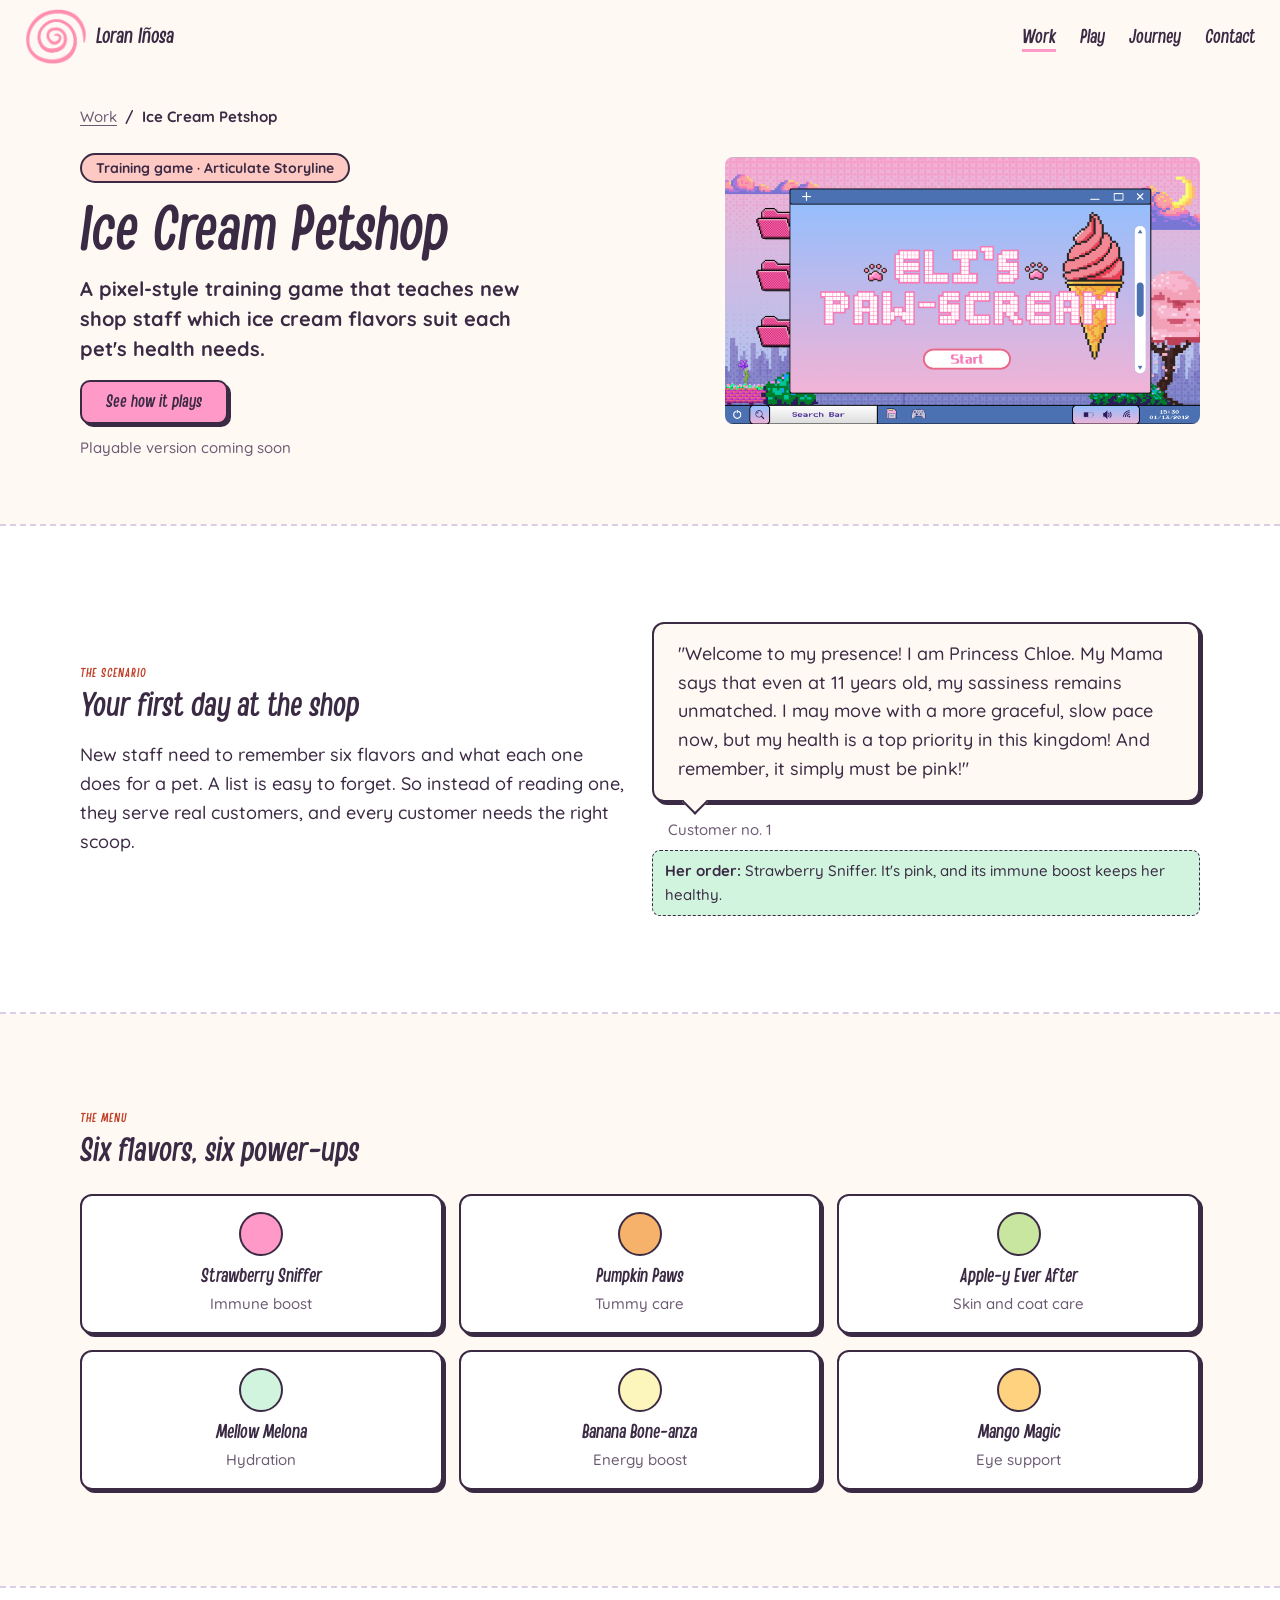
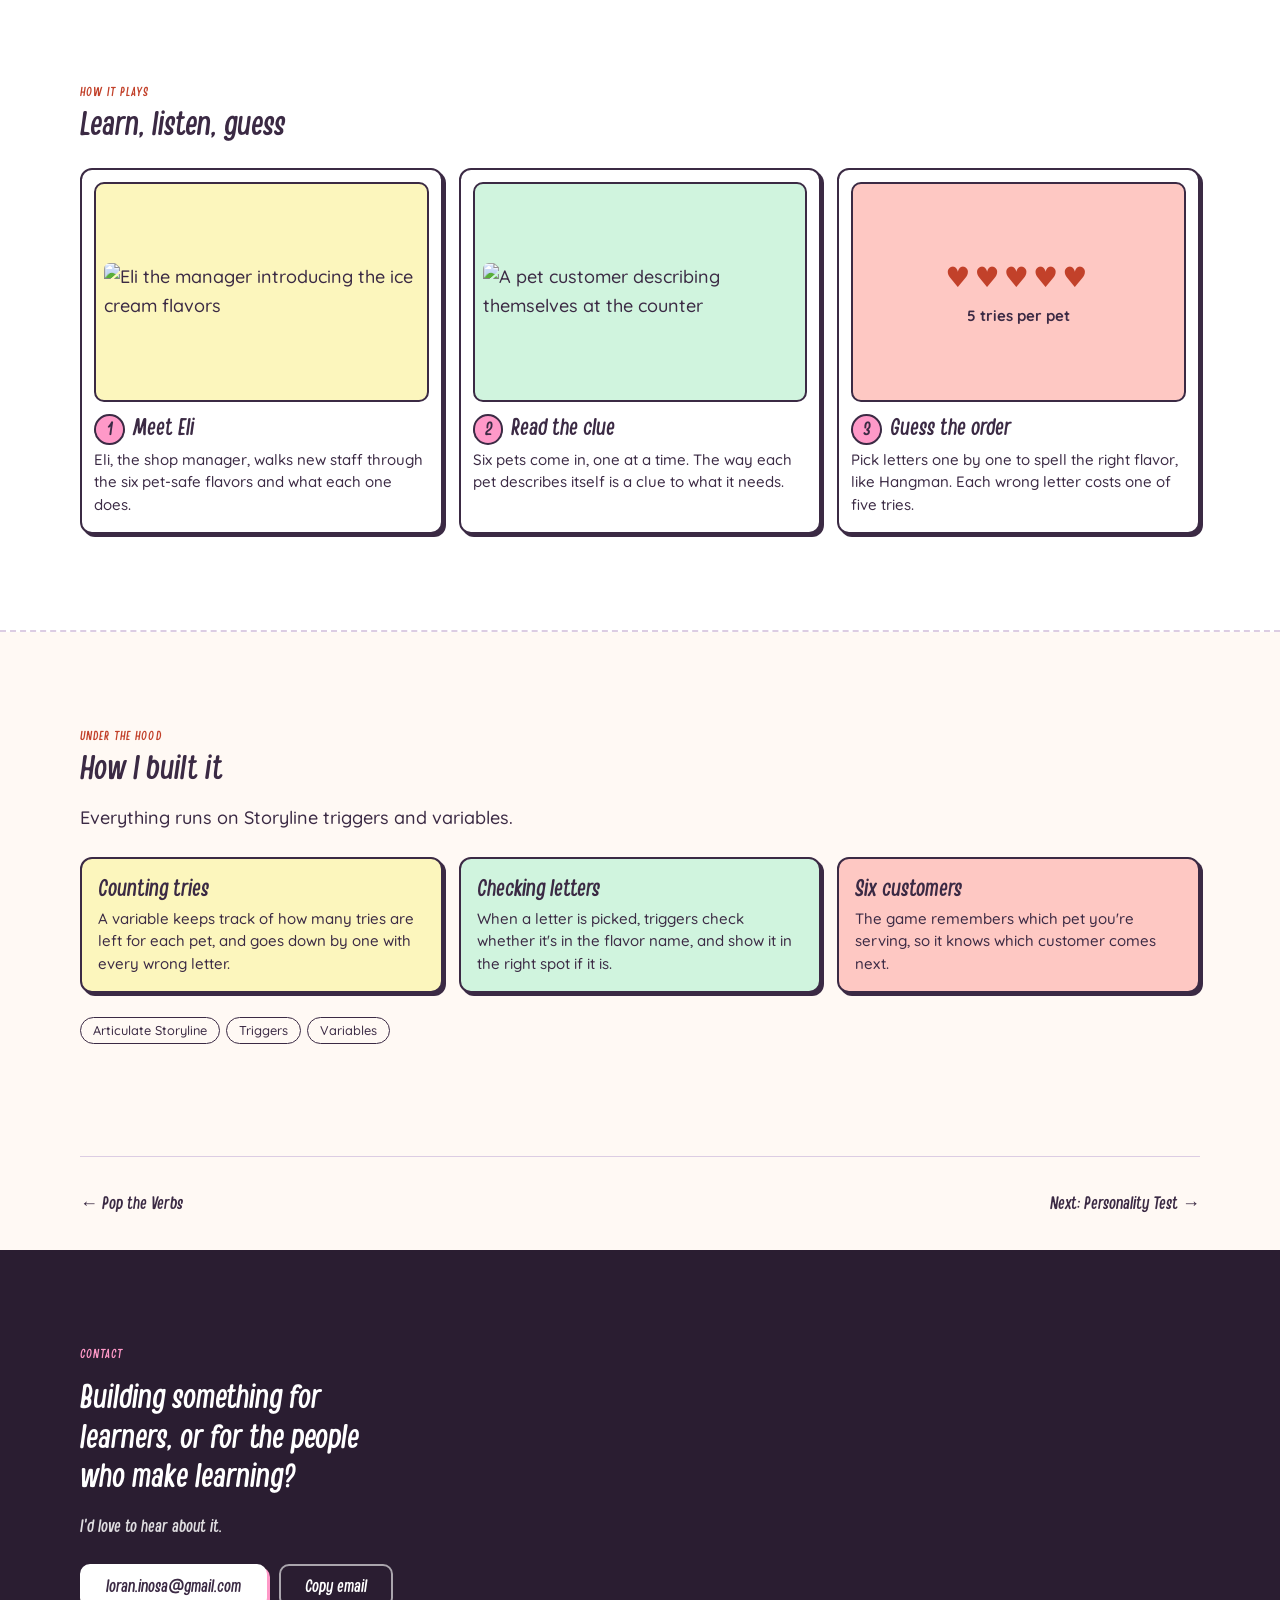
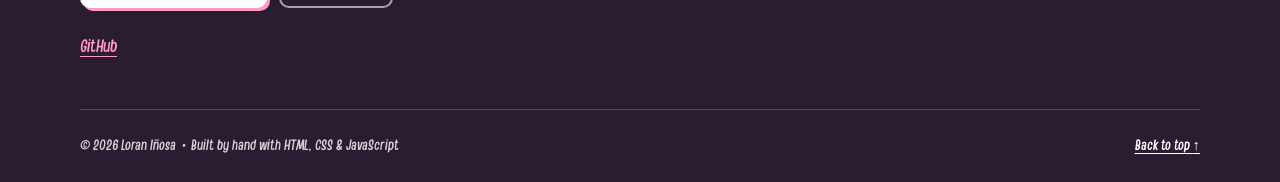
==== commit 9a0f3f74: "spiral resize" ====
--- a/ice-cream-pet-shop.html
+++ b/ice-cream-pet-shop.html
@@ -17,7 +17,7 @@
   <header class="site-header">
     <div class="container site-header__inner">
       <a class="brand" href="index.html">
-        <img class="brand__flower" src="assets/images/flower-pink.svg" alt="" width="32" height="32">
+        <img class="brand__flower brand__flower--big" src="assets/images/spiral.png" alt="" width="32" height="32">
         <span class="brand__name">Loran<span class="brand__surname"> Iñosa</span></span>
       </a>
       <nav class="site-nav" aria-label="Main">
--- a/css/styles.css
+++ b/css/styles.css
@@ -4014,4 +4014,21 @@
   width: auto;
   max-width: 100%;
   object-fit: contain;
+}
+/* ---------- 50. HOMEPAGE SPIRAL: bigger and faster ---------- */
+
+.brand__flower--big {
+  width: 48px;              /* phone size: bigger number = bigger spiral */
+}
+
+@media (min-width: 768px) {
+  .brand__flower--big {
+    width: 64px;            /* tablet and laptop size */
+  }
+}
+
+@media (prefers-reduced-motion: no-preference) {
+  .brand__flower--big {
+    animation-duration: 5s; /* one full turn every 5 seconds (was 8): smaller number = faster */
+  }
 }
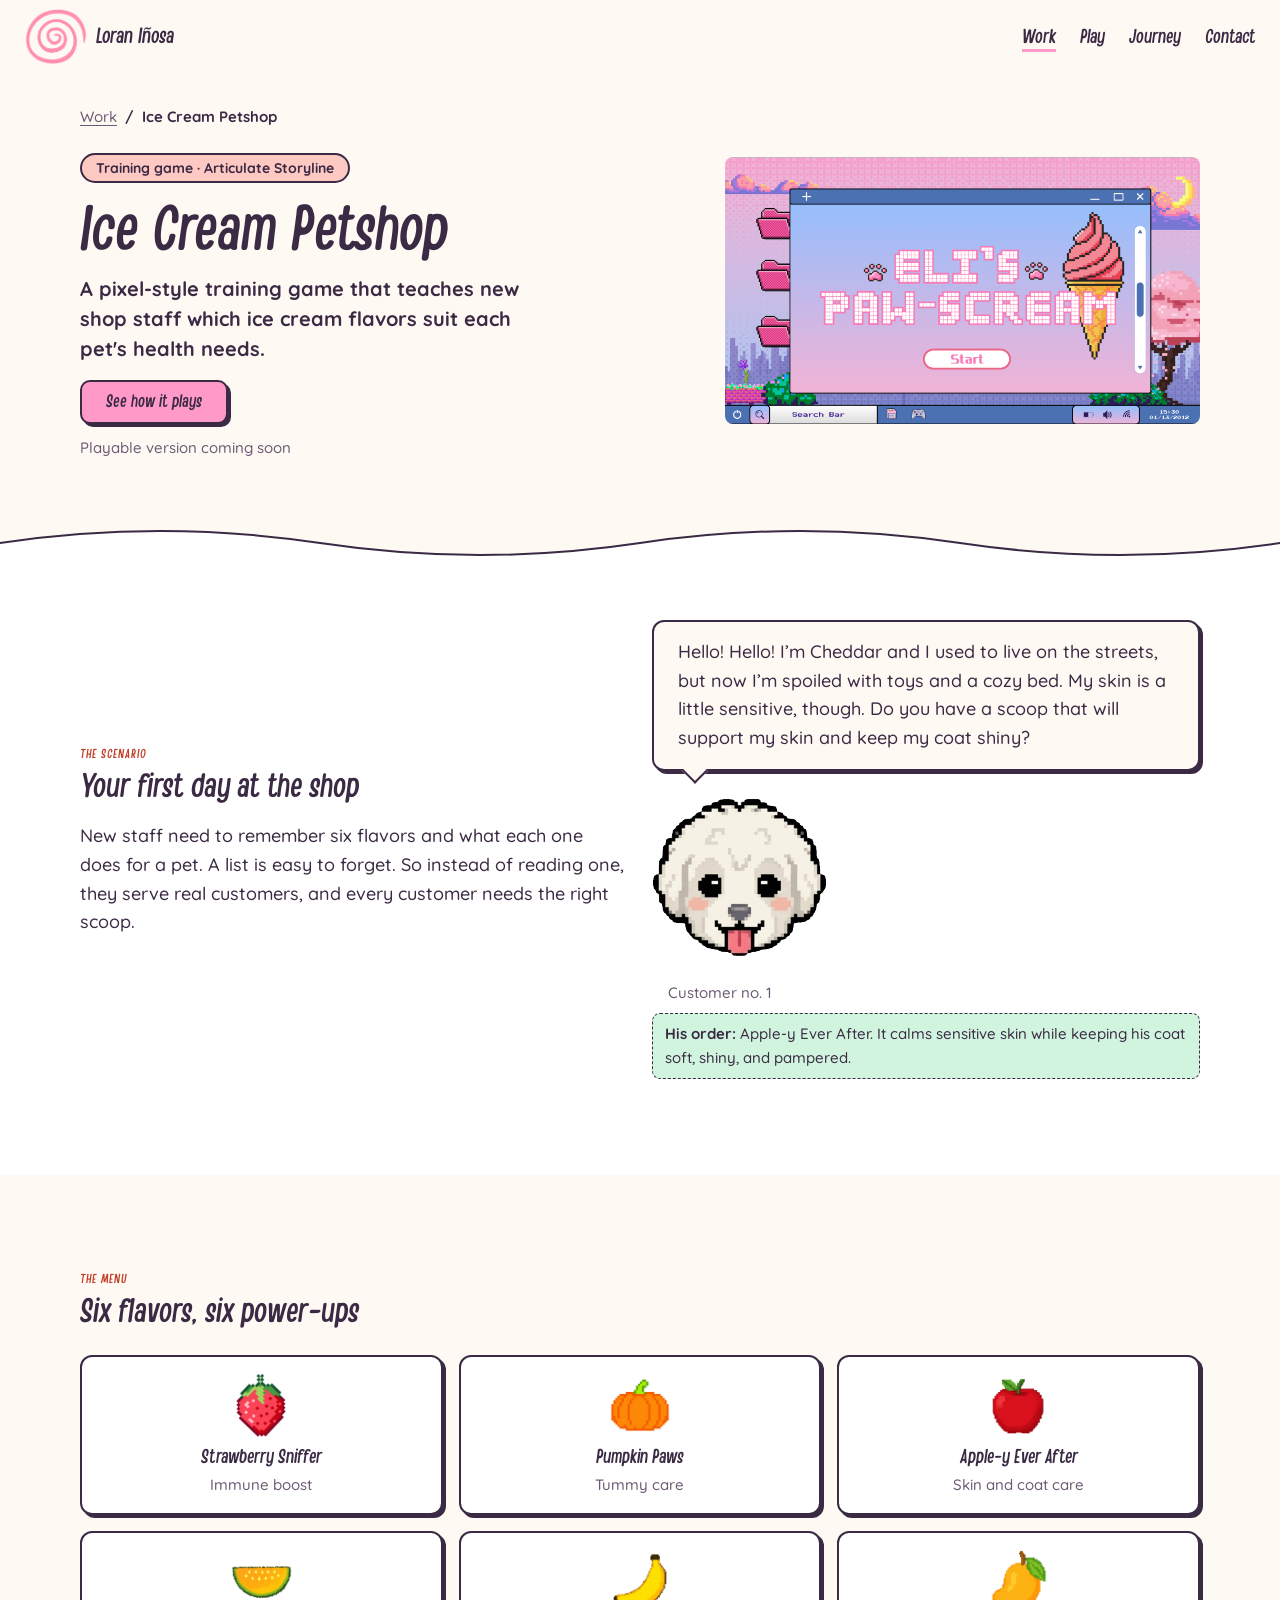
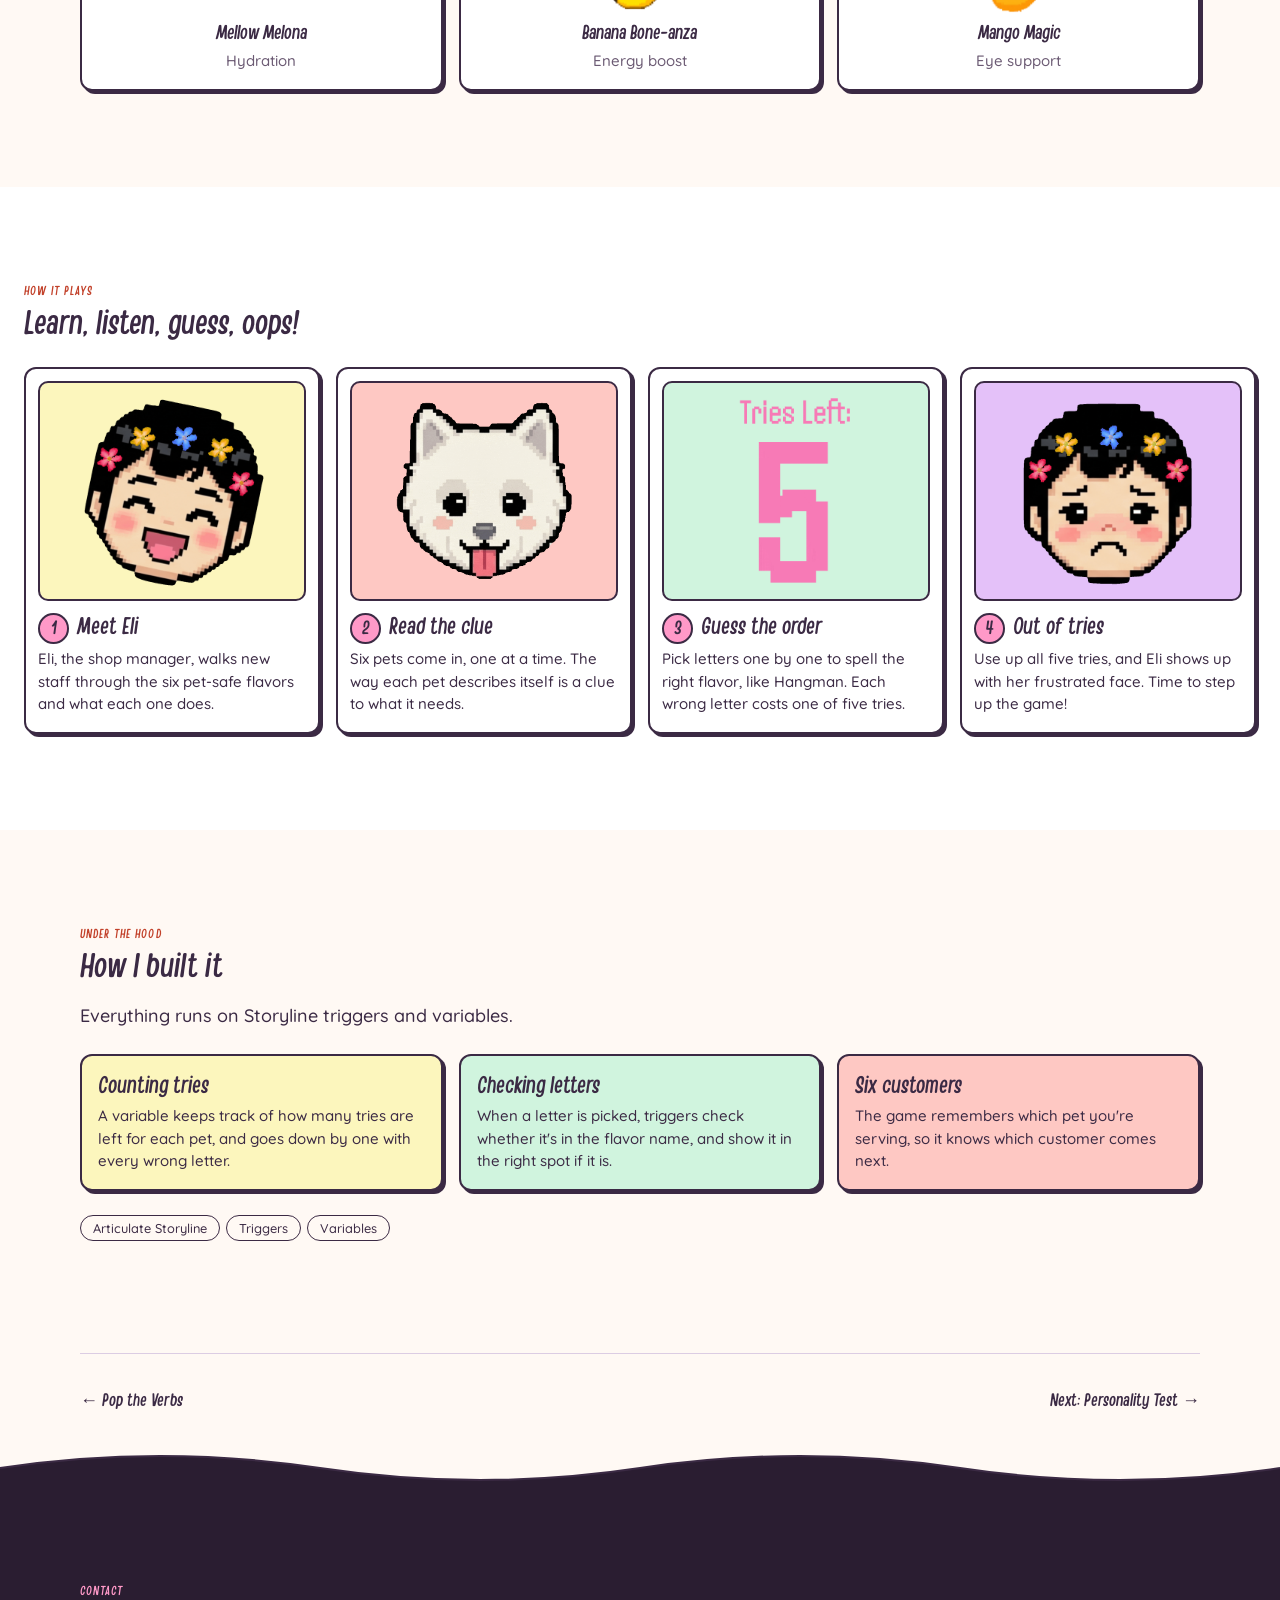
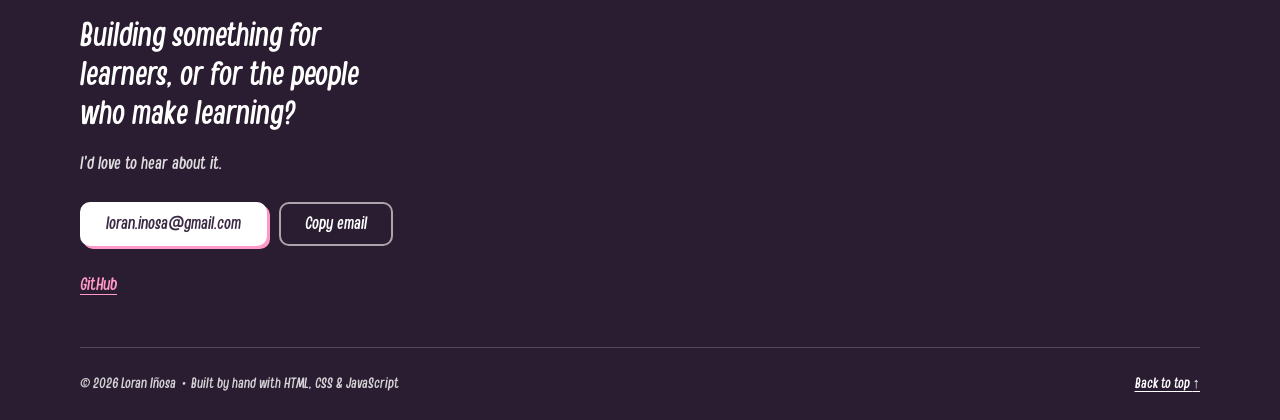
==== commit 4fa240a2: "redesign of ice cream petshop web page" ====
--- a/ice-cream-pet-shop.html
+++ b/ice-cream-pet-shop.html
@@ -31,7 +31,7 @@
     </div>
   </header>
 
-  <main id="main" class="cs-page">
+  <main id="main" class="cs-page icp-page">
 
     <!-- ===== 1. WHAT IS IT? ===== -->
     <section class="cs-hero">
@@ -59,12 +59,17 @@
           <p class="pv-status">Playable version coming soon</p>
         </div>
 
-        <!-- TODO: when icp-gameplay.gif is ready, replace the whole <svg>…</svg> with:
-             <img src="assets/images/icp-gameplay.gif" alt="A player guesses letters to fill in a pet's ice cream order"> -->
-          <img alt src="assets/images/paw-sceam.png" 
-          class="img-xl" 
-          style="width: 100%; height: auto; border-radius: 8px; display: block; margin: 0 auto;">
-      </div>
+        <img src="assets/images/paw-sceam.png"
+             alt="The start screen of Eli's Paw-Scream, a pixel-style ice cream shop game"
+             class="img-xl"
+             style="width: 100%; height: auto; border-radius: 8px; display: block; margin: 0 auto;">
+      </div>
+
+      <!-- Wavy bottom edge (decoration) -->
+      <svg class="wave wave--bottom" viewBox="0 0 1200 40" preserveAspectRatio="none" aria-hidden="true" focusable="false">
+        <path class="wave__fill" d="M0 20 C100 4 200 4 300 20 S500 36 600 20 S800 4 900 20 S1100 36 1200 20 V0 H0 Z"/>
+        <path class="wave__line" d="M0 20 C100 4 200 4 300 20 S500 36 600 20 S800 4 900 20 S1100 36 1200 20"/>
+      </svg>
     </section>
 
     <!-- ===== 2. WHY DOES IT EXIST? ===== -->
@@ -83,16 +88,20 @@
         <div>
           <blockquote class="ic-quote cs-card">
             <p>
-              "Welcome to my presence! I am Princess Chloe. My Mama says that
-              even at 11 years old, my sassiness remains unmatched. I may move
-              with a more graceful, slow pace now, but my health is a top
-              priority in this kingdom! And remember, it simply must be pink!"
+              Hello! Hello! I’m Cheddar and I used to live on the streets,
+              but now I’m spoiled with toys and a cozy bed.
+              My skin is a little sensitive, though.
+              Do you have a scoop that will support my skin and keep my coat shiny?
             </p>
           </blockquote>
+          <!-- The speaker, right under the bubble's tail -->
+          <figure class="ic-speaker">
+            <img src="assets/images/cheddar.gif" alt="Cheddar, the first customer, at the counter">
+          </figure>
+
           <p class="ic-quote__who">Customer no. 1</p>
           <p class="ic-answer">
-            <strong>Her order:</strong> Strawberry Sniffer. It's pink, and its
-            immune boost keeps her healthy.
+            <strong>His order:</strong> Apple-y Ever After. It calms sensitive skin while keeping his coat soft, shiny, and pampered.
           </p>
         </div>
       </div>
@@ -106,32 +115,32 @@
 
         <ul class="ic-menu">
           <li class="ic-flavor cs-card">
-            <span class="ic-scoop ic-scoop--strawberry" aria-hidden="true"></span>
+            <img class="ic-fruit" src="assets/images/strawberry.png" alt="">
             <h3>Strawberry Sniffer</h3>
             <p>Immune boost</p>
           </li>
           <li class="ic-flavor cs-card">
-            <span class="ic-scoop ic-scoop--pumpkin" aria-hidden="true"></span>
+            <img class="ic-fruit" src="assets/images/pumpkin.png" alt="">
             <h3>Pumpkin Paws</h3>
             <p>Tummy care</p>
           </li>
           <li class="ic-flavor cs-card">
-            <span class="ic-scoop ic-scoop--apple" aria-hidden="true"></span>
+            <img class="ic-fruit" src="assets/images/apple.png" alt="">
             <h3>Apple-y Ever After</h3>
             <p>Skin and coat care</p>
           </li>
           <li class="ic-flavor cs-card">
-            <span class="ic-scoop ic-scoop--melon" aria-hidden="true"></span>
+            <img class="ic-fruit" src="assets/images/melon.png" alt="">
             <h3>Mellow Melona</h3>
             <p>Hydration</p>
           </li>
           <li class="ic-flavor cs-card">
-            <span class="ic-scoop ic-scoop--banana" aria-hidden="true"></span>
+            <img class="ic-fruit" src="assets/images/banana.png" alt="">
             <h3>Banana Bone-anza</h3>
             <p>Energy boost</p>
           </li>
           <li class="ic-flavor cs-card">
-            <span class="ic-scoop ic-scoop--mango" aria-hidden="true"></span>
+            <img class="ic-fruit" src="assets/images/mango.png" alt="">
             <h3>Mango Magic</h3>
             <p>Eye support</p>
           </li>
@@ -141,14 +150,14 @@
 
     <!-- ===== 3. HOW DOES IT WORK? ===== -->
     <section class="cs-section cs-section--white" id="how-it-plays" aria-labelledby="plays-title">
-      <div class="container">
+      <div class="container container--wide">
         <p class="label">How it plays</p>
-        <h2 id="plays-title">Learn, listen, guess</h2>
-
-        <ol class="cs-steps">
+        <h2 id="plays-title">Learn, listen, guess, oops!</h2>
+
+        <ol class="cs-steps cs-steps--four">
           <li class="cs-step cs-card">
             <figure class="cs-media cs-media--lemon">
-              <img src="assets/images/icp-eli.png" alt="Eli the manager introducing the ice cream flavors">
+              <img src="assets/images/Eli_emoji.gif" alt="Eli the manager introducing the ice cream flavors">
             </figure>
             <h3><span class="cs-step__num" aria-hidden="true">1</span>Meet Eli</h3>
             <p>
@@ -158,8 +167,8 @@
           </li>
 
           <li class="cs-step cs-card">
-            <figure class="cs-media cs-media--mint">
-              <img src="assets/images/icp-customer.png" alt="A pet customer describing themselves at the counter">
+            <figure class="cs-media cs-media--rose">
+              <img src="assets/images/chippy.gif" alt="Chippy, a pet customer, describing themselves at the counter">
             </figure>
             <h3><span class="cs-step__num" aria-hidden="true">2</span>Read the clue</h3>
             <p>
@@ -169,14 +178,24 @@
           </li>
 
           <li class="cs-step cs-card">
-            <div class="cs-media cs-media--rose ic-hearts">
-              <span class="ic-hearts__icons" aria-hidden="true">♥♥♥♥♥</span>
-              <span>5 tries per pet</span>
-            </div>
+            <figure class="cs-media cs-media--mint">
+              <img src="assets/images/tries.gif" alt="Five hearts showing the tries left for each pet">
+            </figure>
             <h3><span class="cs-step__num" aria-hidden="true">3</span>Guess the order</h3>
             <p>
               Pick letters one by one to spell the right flavor, like
               Hangman. Each wrong letter costs one of five tries.
+            </p>
+          </li>
+
+          <li class="cs-step cs-card">
+            <figure class="cs-media cs-media--mauve">
+              <img src="assets/images/Eli_wrong.gif" alt="Eli the manager looking frustrated after the player runs out of tries">
+            </figure>
+            <h3><span class="cs-step__num" aria-hidden="true">4</span>Out of tries</h3>
+            <p>
+              Use up all five tries, and Eli shows up with her
+              frustrated face. Time to step up the game!
             </p>
           </li>
         </ol>
@@ -225,6 +244,13 @@
 
   <!-- ===== CONTACT + FOOTER (same on every page) ===== -->
   <footer class="site-footer" id="contact">
+
+    <!-- Wavy top edge (decoration) -->
+    <svg class="wave wave--top" viewBox="0 0 1200 40" preserveAspectRatio="none" aria-hidden="true" focusable="false">
+      <path class="wave__fill" d="M0 20 C100 4 200 4 300 20 S500 36 600 20 S800 4 900 20 S1100 36 1200 20 V40 H0 Z"/>
+      <path class="wave__line" d="M0 20 C100 4 200 4 300 20 S500 36 600 20 S800 4 900 20 S1100 36 1200 20"/>
+    </svg>
+
     <div class="container">
       <div class="contact">
         <p class="label label--light">Contact</p>
--- a/css/styles.css
+++ b/css/styles.css
@@ -4031,4 +4031,72 @@
   .brand__flower--big {
     animation-duration: 5s; /* one full turn every 5 seconds (was 8): smaller number = faster */
   }
+}
+/* ---------- 51. ICE CREAM PETSHOP: the speaker under the bubble ---------- */
+
+.ic-speaker {
+  margin: var(--space-16) 0 0;   /* space between the bubble and the gif */
+}
+
+.ic-speaker img {
+  width: 180px;                  /* gif size: bigger number = bigger */
+  height: auto;
+}
+/* ---------- 52. ICE CREAM PETSHOP: fruit pictures on the menu ---------- */
+
+.ic-fruit {
+  display: block;
+  width: 64px;              /* fruit size: bigger number = bigger */
+  height: 64px;
+  margin: 0 auto var(--space-8);
+  object-fit: contain;      /* each fruit fits the space without stretching */
+}
+/* ---------- 53. ICE CREAM PETSHOP: four step cards ---------- */
+
+/* Tablets: 2 cards per row */
+@media (min-width: 768px) {
+  .cs-steps--four {
+    grid-template-columns: repeat(2, minmax(0, 1fr));
+  }
+}
+
+/* Laptops: all 4 in one row */
+@media (min-width: 1024px) {
+  .cs-steps--four {
+    grid-template-columns: repeat(4, minmax(0, 1fr));
+  }
+}
+/* ---------- 54. WIDER CONTAINER (chubbier cards) ---------- */
+
+/* Use this on any section that needs more room than usual */
+.container--wide {
+  max-width: calc(1400px + var(--gutter) * 2);   /* bigger number = wider */
+}
+/* ---------- 55. ICE CREAM PETSHOP: no dashed lines ---------- */
+
+.icp-page .cs-section--white {
+  border-block: 0;   /* removes the dashed lines above and below white sections */
+}
+/* ---------- 56. ICE CREAM PETSHOP: wavy edges ---------- */
+
+/* Top section: its wave hangs over the white section below */
+.icp-page .cs-hero {
+  position: relative;
+  z-index: 2;
+}
+.icp-page .cs-hero .wave__fill {
+  fill: var(--color-cream);       /* same cream as the top section */
+}
+
+/* Footer: its wave sits on top of its edge */
+.site-footer {
+  position: relative;
+}
+.site-footer .wave__fill {
+  fill: var(--color-teal-deep);   /* same dark plum as the footer */
+}
+
+/* Extra room so the footer's wave doesn't cover the Previous / Next links */
+.icp-page .pager {
+  margin-bottom: 40px;
 }
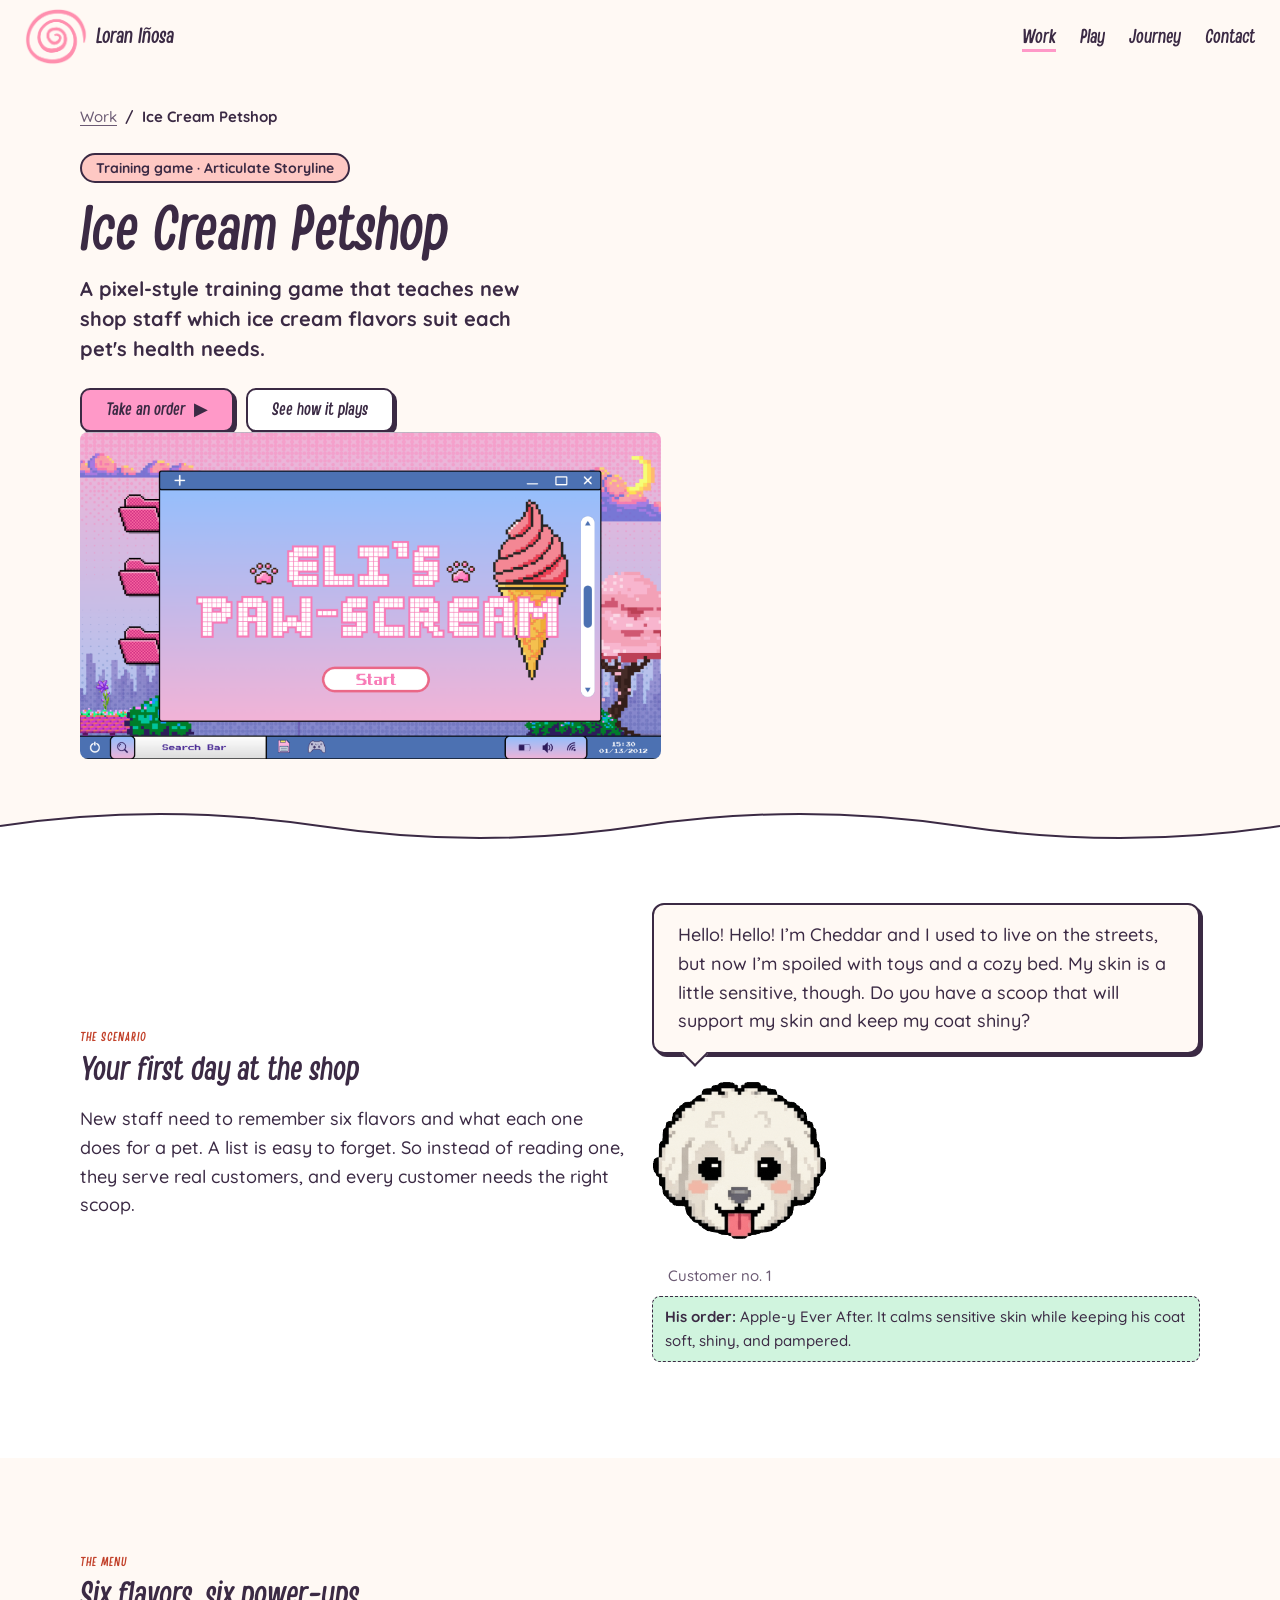
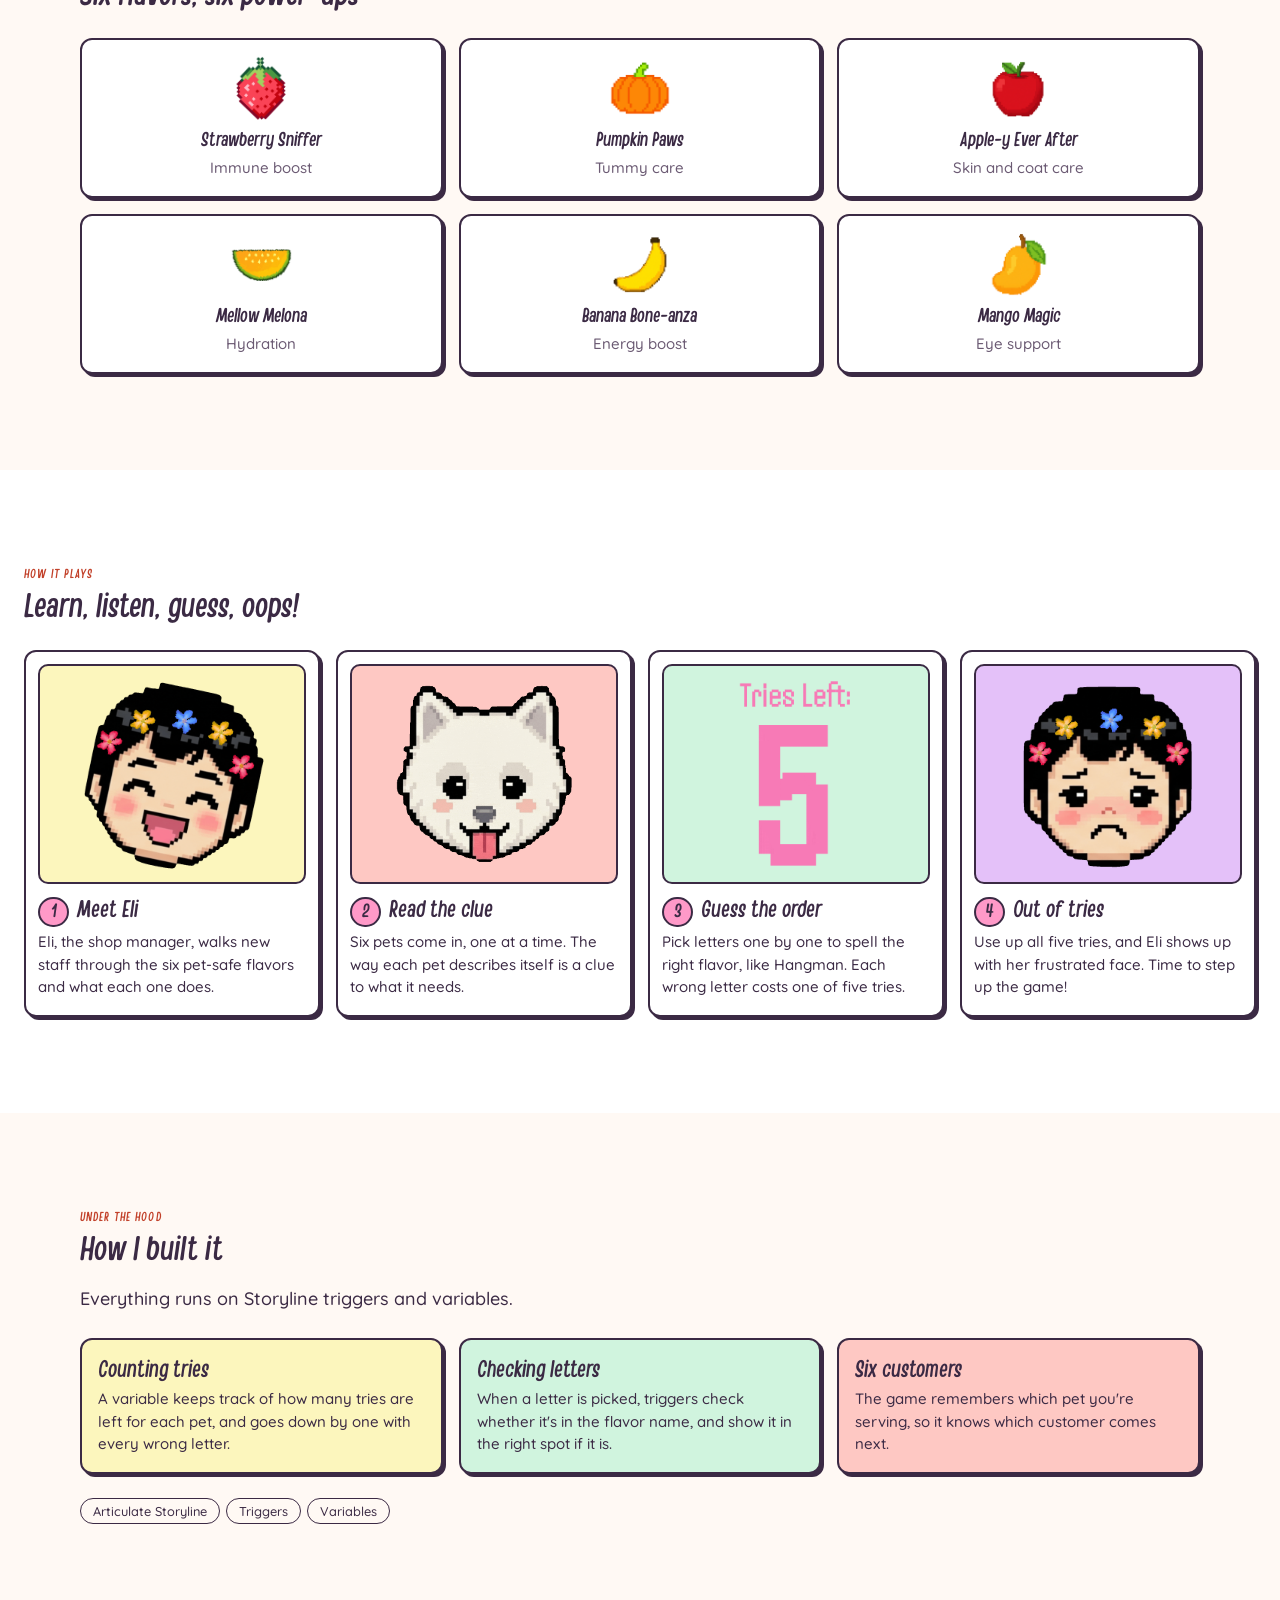
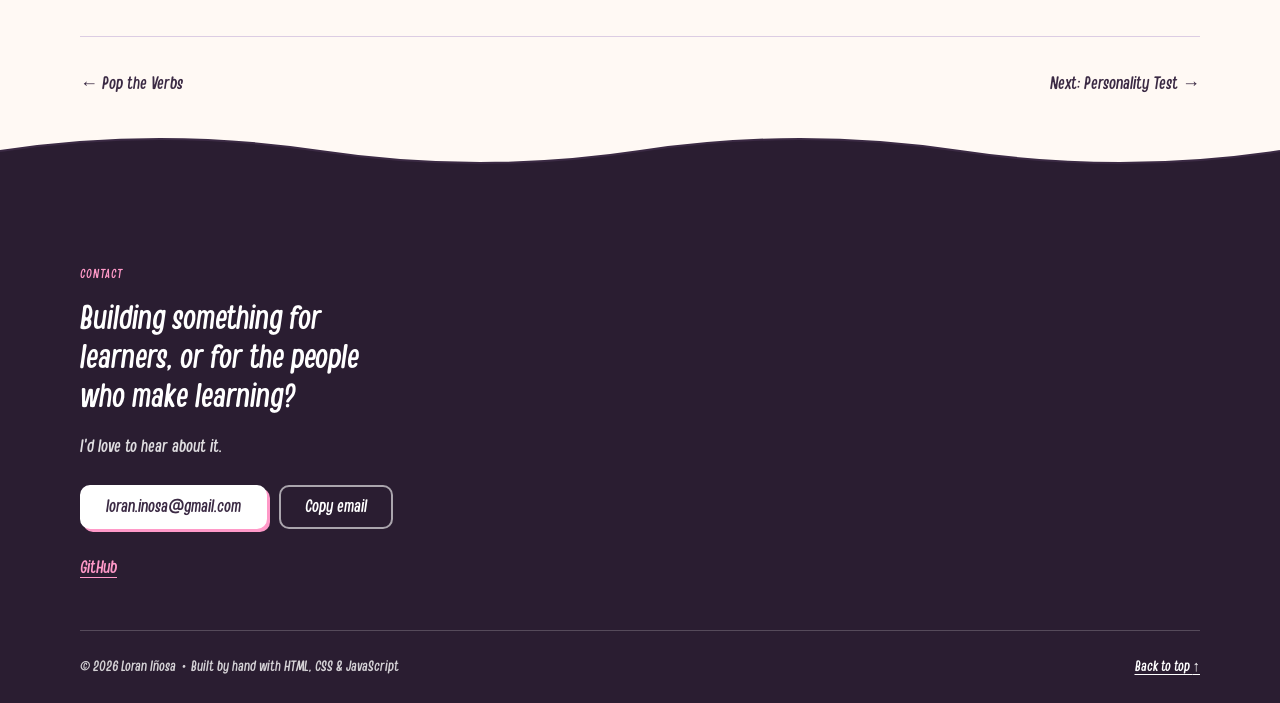
==== commit 69948ff4: "redesign, redesign, redesign" ====
--- a/ice-cream-pet-shop.html
+++ b/ice-cream-pet-shop.html
@@ -52,12 +52,13 @@
             ice cream flavors suit each pet's health needs.
           </p>
 
-          <!-- TODO: once the game is online, change this button to:
-               <a class="button button--primary" href="YOUR-GAME-LINK">▶ Play the game</a>
-               and delete the "coming soon" line below it -->
-          <a class="button button--primary" href="#how-it-plays">See how it plays</a>
-          <p class="pv-status">Playable version coming soon</p>
-        </div>
+          <div class="button-row">
+            <a class="button button--primary" href="https://icecream-pet-shop.netlify.app/story.html" data-popup="Ice Cream Petshop" target="_blank" rel="noopener">
+              Take an order <span aria-hidden="true">▶</span>
+              <span class="visually-hidden">(opens the game)</span>
+            </a>
+            <a class="button button--secondary" href="#how-it-plays">See how it plays</a>
+          </div>
 
         <img src="assets/images/paw-sceam.png"
              alt="The start screen of Eli's Paw-Scream, a pixel-style ice cream shop game"
--- a/css/styles.css
+++ b/css/styles.css
@@ -4099,4 +4099,304 @@
 /* Extra room so the footer's wave doesn't cover the Previous / Next links */
 .icp-page .pager {
   margin-bottom: 40px;
+}
+/* ---------- 57. POP THE VERBS: six "How I built it" cards ---------- */
+
+.cs-point:nth-child(4) { background-color: var(--color-mauve); }
+.cs-point:nth-child(5) { background-color: var(--color-lemon); }
+.cs-point:nth-child(6) { background-color: var(--color-mint); }
+/* ---------- 58. POP THE VERBS: real bubbles for the numbers ---------- */
+
+.pv-numbers .pv-number {
+  width: 140px;              /* bubble size: bigger number = bigger */
+  height: 140px;
+  background: url("../assets/images/bubble.png") center / contain no-repeat;
+  border: 0;                 /* no more plum outline */
+  border-radius: 0;
+  box-shadow: none;          /* no more sticker shadow */
+}
+/* ---------- 59. POP THE VERBS: big step cards (2 per row) ---------- */
+
+/* Laptops: 2 chubby cards per row, instead of 4 small ones */
+@media (min-width: 1024px) {
+  .cs-steps--big {
+    grid-template-columns: repeat(2, minmax(0, 1fr));
+  }
+}
+
+/* Taller picture frames, so the pictures can grow too */
+@media (min-width: 768px) {
+  .cs-steps--big .cs-media {
+    height: 360px;           /* frame height: bigger number = bigger pictures */
+  }
+}
+/* ---------- 60. POP THE VERBS: chubbier "How I built it" cards ---------- */
+
+/* The four screens (Boot, Preloader, Main menu, Game) */
+.pv-build .pv-scene {
+  padding: var(--space-24) var(--space-16);   /* more room inside: top/bottom, then sides */
+}
+.pv-build .pv-scene strong {
+  font-size: 1.6rem;           /* screen names */
+}
+.pv-build .pv-scene span {
+  font-size: var(--text-body); /* small words under the names */
+}
+
+/* The six colorful cards */
+.pv-build .cs-points {
+  gap: var(--space-24);        /* space between cards */
+}
+.pv-build .cs-point {
+  padding: var(--space-24) var(--space-32);   /* more room inside each card */
+}
+.pv-build .cs-point h3 {
+  font-size: 1.75rem;          /* card titles */
+  margin-bottom: var(--space-8);
+}
+.pv-build .cs-point p {
+  font-size: var(--text-body); /* card descriptions: same size as normal reading text */
+}
+/* ---------- 61. POP THE VERBS: no dashed lines + wavy edges ---------- */
+
+/* No dashed lines above and below the white sections */
+.ptv-page .cs-section--white {
+  border-block: 0;
+}
+
+/* Top section: its wave hangs over the white section below */
+.ptv-page .cs-hero {
+  position: relative;
+  z-index: 2;
+}
+.ptv-page .cs-hero .wave__fill {
+  fill: var(--color-cream);    /* same cream as the top section */
+}
+
+/* Extra room so the footer's wave doesn't cover the Previous / Next links */
+.ptv-page .pager {
+  margin-bottom: 40px;
+}
+/* ---------- 62. JOURNEY: no dashed lines + wavy edges ---------- */
+
+/* No dashed lines above and below the white section */
+.jy-page .cs-section--white {
+  border-block: 0;
+}
+
+/* Top section: its wave hangs over the chapters below */
+.jy-page .cs-hero {
+  position: relative;
+  z-index: 2;
+}
+.jy-page .cs-hero .wave__fill {
+  fill: var(--color-cream);    /* same cream as the top section */
+}
+
+/* Threads section: its white wave sits on its top edge */
+.jy-threads {
+  position: relative;
+  z-index: 1;
+}
+/* ---------- 63. PLAY PAGE: bigger, chubbier cards ---------- */
+
+/* Wider grid = bigger cards (they stay square) */
+.play-grid {
+  max-width: 1100px;           /* grid width: bigger number = bigger cards */
+  gap: var(--space-32);        /* space between cards */
+}
+
+/* Bigger pictures */
+.play-grid .work-card__art img {
+  height: 240px;               /* picture size: bigger number = bigger */
+}
+
+/* More room inside the white part of each card */
+.play-grid .work-card__body {
+  padding: var(--space-24) var(--space-32) var(--space-32);
+}
+
+/* Bigger game names and descriptions */
+.play-grid .work-card__title {
+  font-size: 2.25rem;
+}
+.play-grid .work-card__meta {
+  font-size: 1.25rem;
+  margin-bottom: var(--space-16);
+}
+
+/* Bigger buttons */
+.play-grid .button--small {
+  min-height: 48px;
+  padding: var(--space-8) var(--space-24);
+  font-size: 1.375rem;
+}
+/* ---------- 64. CYBER SAFETY: webhook left, pills right ---------- */
+
+.cy-bottom {
+  display: flex;
+  flex-wrap: wrap;                  /* phones: the pills drop below the picture */
+  align-items: center;              /* pills sit in the middle, up and down */
+  justify-content: space-between;   /* picture on the left, pills on the right */
+  gap: var(--space-24);
+}
+
+/* Part 3 lines up on the left instead of the middle */
+.cy-bottom .cy-center {
+  flex: 1 1 400px;
+  align-items: flex-start;
+  text-align: left;
+}
+
+/* Pills: no extra space above them */
+.cy-bottom .cy-chips {
+  margin: 0;
+}
+/* Pills: line up with the bottom of the dark webhook box */
+.cy-bottom .cy-chips {
+  align-self: flex-end;      /* move the pills to the bottom */
+  margin-bottom: 40px;       /* lift them above the caption: bigger number = higher */
+}
+/* Pills: line up with the bottom of the dark webhook box */
+.cy-bottom .cy-chips {
+  align-self: flex-end;      /* move the pills to the bottom */
+  margin-bottom: 40px;       /* lift them above the caption: bigger number = higher */
+  margin-right: 100px;        /* move them left: bigger number = further left */
+}
+/* Journey: the footer sits above the Threads section, so its wave shows */
+.jy-page ~ .site-footer {
+  z-index: 2;
+}
+/* ---------- 65. JOURNEY: chubbier Threads cards ---------- */
+
+.jy-threads .threads {
+  gap: var(--space-24);                          /* space between cards */
+}
+
+.jy-threads .thread {
+  padding: var(--space-32) var(--space-24) var(--space-24);   /* more room inside */
+}
+
+.jy-threads .thread h3 {
+  font-size: 1.5rem;                             /* card titles */
+}
+
+.jy-threads .thread dt {
+  font-size: 0.8125rem;                          /* the small "THEN" and "NOW" labels */
+}
+
+.jy-threads .thread dd {
+  font-size: var(--text-body);                   /* the descriptions */
+}
+/* ---------- 66. GAME POPUP ---------- */
+
+/* The window: sticker style, like your cards */
+.game-popup {
+  width: min(1100px, 92vw);              /* popup width: bigger number = wider */
+  padding: 0;
+  border: 3px solid var(--color-plum);
+  border-radius: 16px;
+  box-shadow: 6px 6px 0 var(--color-plum);
+  background-color: var(--color-plum);
+  overflow: hidden;
+}
+
+/* The dimmed page behind the popup */
+.game-popup::backdrop {
+  background-color: rgb(59 42 68 / 0.6);
+}
+
+/* The page behind can't scroll while the popup is open */
+body:has(.game-popup[open]) {
+  overflow: hidden;
+}
+
+/* Pink title bar */
+.game-popup__bar {
+  display: flex;
+  align-items: center;
+  justify-content: space-between;
+  gap: var(--space-16);
+  padding: var(--space-8) var(--space-12) var(--space-8) var(--space-24);
+  background-color: var(--color-pink);
+  border-bottom: 3px solid var(--color-plum);
+}
+
+.game-popup__title {
+  margin: 0;
+  font-family: var(--font-hand);
+  font-size: 1.5rem;
+  color: var(--color-plum);
+}
+
+.game-popup__actions {
+  display: flex;
+  align-items: center;
+  gap: var(--space-16);
+}
+
+.game-popup__newtab {
+  font-family: var(--font-hand);
+  font-size: 1.125rem;
+  color: var(--color-plum);
+}
+
+/* The ✕ button, as a little sticker */
+.game-popup__close {
+  display: grid;
+  place-items: center;
+  width: 40px;
+  height: 40px;
+  background-color: var(--color-card);
+  border: 2px solid var(--color-plum);
+  border-radius: 10px;
+  box-shadow: 2px 2px 0 var(--color-plum);
+  font-size: 1.25rem;
+  color: var(--color-plum);
+  cursor: pointer;
+}
+.game-popup__close:hover {
+  background-color: var(--color-lemon);
+}
+
+/* The game screen: a wide 16:9 shape that never gets taller than the screen */
+.game-popup__screen {
+  aspect-ratio: 16 / 9;
+  max-height: calc(90vh - 70px);
+}
+.game-popup__screen iframe {
+  display: block;
+  width: 100%;
+  height: 100%;
+  border: 0;
+}
+
+/* A soft pop-in when it opens */
+@media (prefers-reduced-motion: no-preference) {
+  .game-popup[open] {
+    animation: popup-in 250ms ease-out;
+  }
+}
+@keyframes popup-in {
+  from { opacity: 0; scale: 0.95; }
+  to   { opacity: 1; scale: 1; }
+}
+/* ---------- 67. GAME POPUP: loading note ---------- */
+
+/* Game name and note, side by side */
+.game-popup__name {
+  display: flex;
+  flex-wrap: wrap;
+  align-items: baseline;
+  gap: var(--space-4) var(--space-12);
+}
+
+/* The small "takes a little time to load" note */
+.game-popup__note {
+  margin: 0;
+  font-family: var(--font-clean);
+  font-size: 0.9375rem;      /* note size: bigger number = bigger */
+  font-weight: 600;
+  color: var(--color-plum);
+  opacity: 0.8;              /* a little softer than the game name */
 }
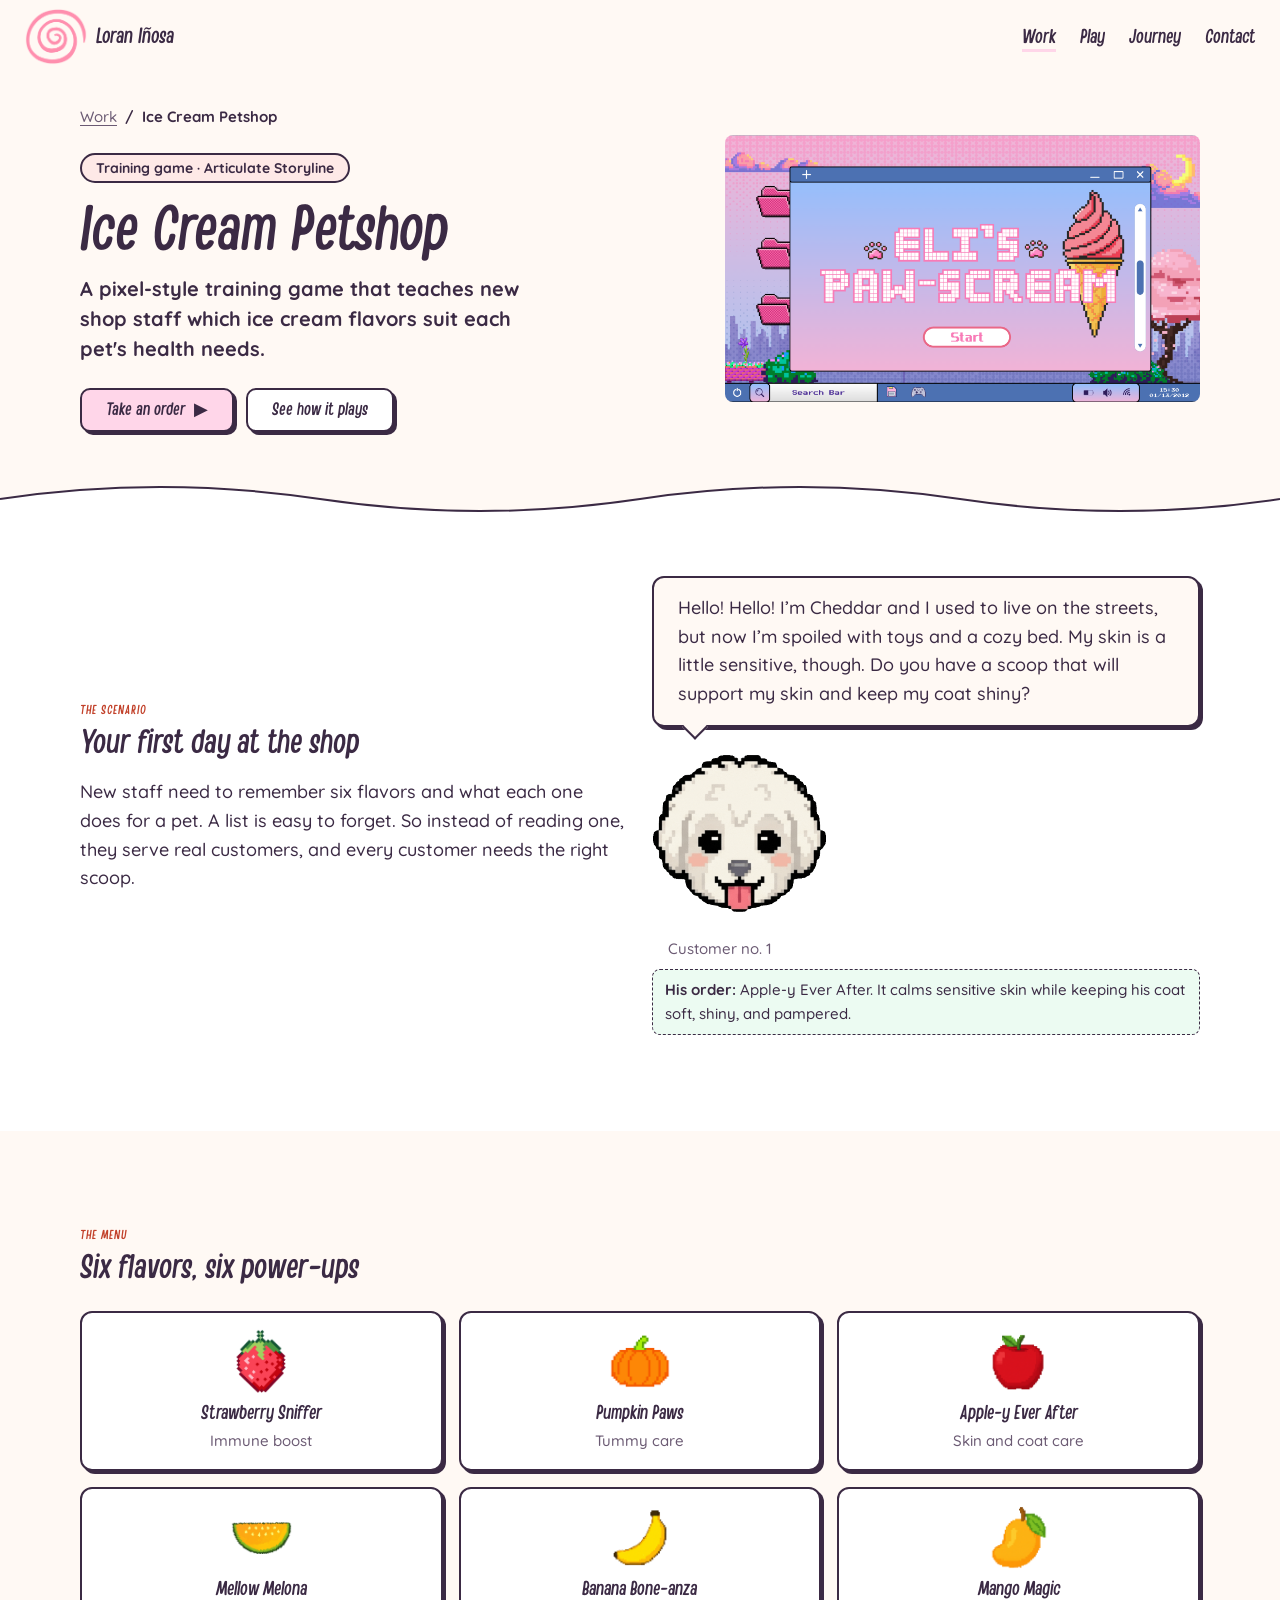
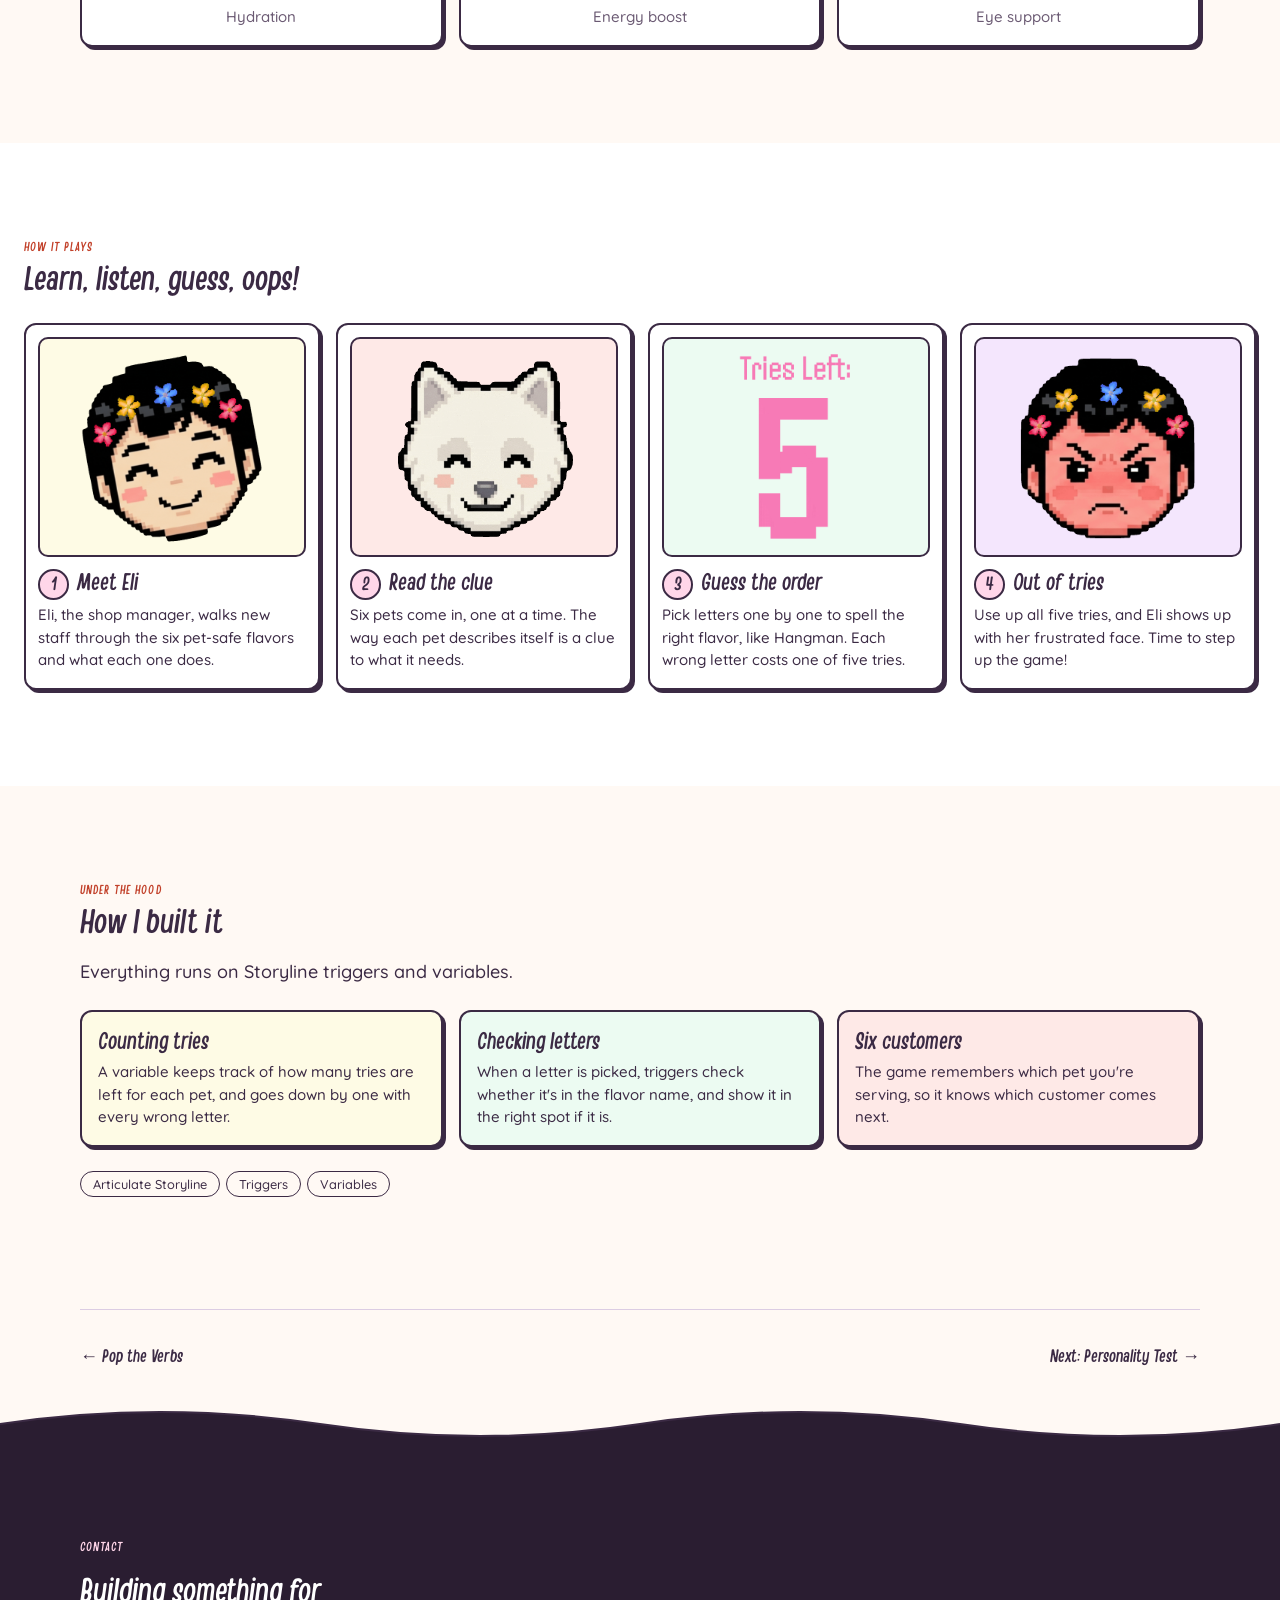
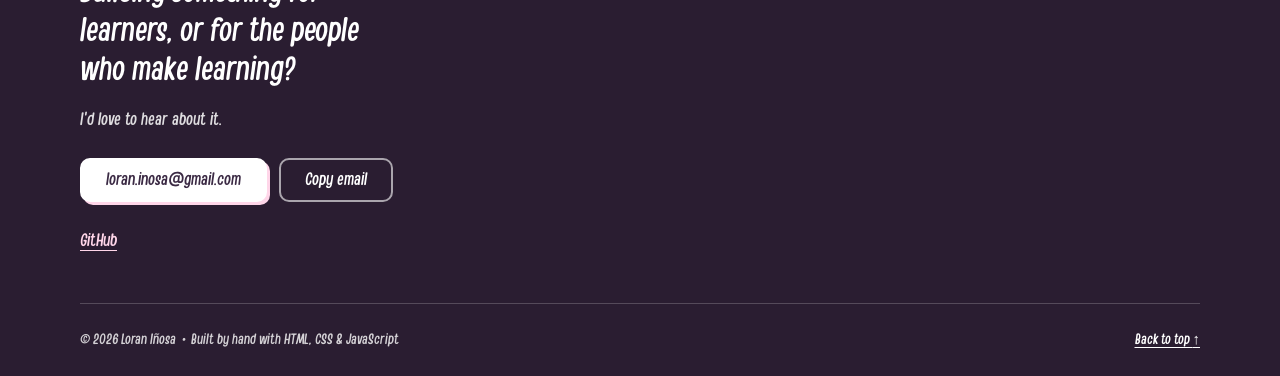
==== commit 22523c88: "Fix the image" ====
--- a/ice-cream-pet-shop.html
+++ b/ice-cream-pet-shop.html
@@ -35,43 +35,47 @@
 
     <!-- ===== 1. WHAT IS IT? ===== -->
     <section class="cs-hero">
-      <div class="container pv-hero">
-
-        <div>
-          <nav class="breadcrumb" aria-label="Breadcrumb">
-            <ol>
-              <li><a href="work.html">Work</a></li>
-              <li aria-current="page">Ice Cream Petshop</li>
-            </ol>
-          </nav>
-
-          <p class="cs-pill cs-pill--rose">Training game · Articulate Storyline</p>
-          <h1 class="cs-title">Ice Cream Petshop</h1>
-          <p class="cs-lede">
-            A pixel-style training game that teaches new shop staff which
-            ice cream flavors suit each pet's health needs.
-          </p>
-
-          <div class="button-row">
-            <a class="button button--primary" href="https://icecream-pet-shop.netlify.app/story.html" data-popup="Ice Cream Petshop" target="_blank" rel="noopener">
-              Take an order <span aria-hidden="true">▶</span>
-              <span class="visually-hidden">(opens the game)</span>
-            </a>
-            <a class="button button--secondary" href="#how-it-plays">See how it plays</a>
-          </div>
-
-        <img src="assets/images/paw-sceam.png"
-             alt="The start screen of Eli's Paw-Scream, a pixel-style ice cream shop game"
-             class="img-xl"
-             style="width: 100%; height: auto; border-radius: 8px; display: block; margin: 0 auto;">
-      </div>
-
-      <!-- Wavy bottom edge (decoration) -->
-      <svg class="wave wave--bottom" viewBox="0 0 1200 40" preserveAspectRatio="none" aria-hidden="true" focusable="false">
-        <path class="wave__fill" d="M0 20 C100 4 200 4 300 20 S500 36 600 20 S800 4 900 20 S1100 36 1200 20 V0 H0 Z"/>
-        <path class="wave__line" d="M0 20 C100 4 200 4 300 20 S500 36 600 20 S800 4 900 20 S1100 36 1200 20"/>
-      </svg>
-    </section>
+  <div class="container pv-hero">
+
+    <!-- Left side: the words and buttons -->
+    <div>
+      <nav class="breadcrumb" aria-label="Breadcrumb">
+        <ol>
+          <li><a href="work.html">Work</a></li>
+          <li aria-current="page">Ice Cream Petshop</li>
+        </ol>
+      </nav>
+
+      <p class="cs-pill cs-pill--rose">Training game · Articulate Storyline</p>
+      <h1 class="cs-title">Ice Cream Petshop</h1>
+      <p class="cs-lede">
+        A pixel-style training game that teaches new shop staff which
+        ice cream flavors suit each pet's health needs.
+      </p>
+
+      <div class="button-row">
+        <a class="button button--primary" href="https://icecream-pet-shop.netlify.app/story.html" data-popup="Ice Cream Petshop" target="_blank" rel="noopener">
+          Take an order <span aria-hidden="true">▶</span>
+          <span class="visually-hidden">(opens the game)</span>
+        </a>
+        <a class="button button--secondary" href="#how-it-plays">See how it plays</a>
+      </div>
+    </div> <!-- ← this was missing: it closes the left side -->
+
+    <!-- Right side: the game picture -->
+    <img src="assets/images/paw-sceam.png"
+         alt="The start screen of Eli's Paw-Scream, a pixel-style ice cream shop game"
+         class="img-xl"
+         style="width: 100%; height: auto; border-radius: 8px; display: block; margin: 0 auto;">
+
+  </div> <!-- closes the whole top area -->
+
+  <!-- Wavy bottom edge (decoration) -->
+  <svg class="wave wave--bottom" viewBox="0 0 1200 40" preserveAspectRatio="none" aria-hidden="true" focusable="false">
+    <path class="wave__fill" d="M0 20 C100 4 200 4 300 20 S500 36 600 20 S800 4 900 20 S1100 36 1200 20 V0 H0 Z"/>
+    <path class="wave__line" d="M0 20 C100 4 200 4 300 20 S500 36 600 20 S800 4 900 20 S1100 36 1200 20"/>
+  </svg>
+</section>
 
     <!-- ===== 2. WHY DOES IT EXIST? ===== -->
     <section class="cs-section cs-section--white" aria-labelledby="scenario-title">
@@ -263,7 +267,7 @@
         </div>
         <ul class="contact__links">
           <!-- TODO: replace YOUR-USERNAME with your GitHub username -->
-          <li><a href="https://github.com/YOUR-USERNAME">GitHub</a></li>
+          <li><a href="https://github.com/loran-secrethub">GitHub</a></li>
         </ul>
         <p class="visually-hidden" aria-live="polite" data-copy-status></p>
       </div>
--- a/css/styles.css
+++ b/css/styles.css
@@ -50,11 +50,11 @@
 :root {
     /* ----- Your pastel palette ----- */
   --color-cream: #FFF9f4;  /* Cream: page background, sticky notes */
-  --color-lemon: #FCF6BD;  /* Lemon: picture areas on cards */
-  --color-pink:  #FF99C8;  /* Baby Pink: things you can click */
-  --color-mint:  #D0F4DE;  /* Frosted Mint: tools that make teams faster */
-  --color-mauve: #E4C1F9;  /* Mauve: learning you can play */
-  --color-rose:  #FEC8C3;  /* Cotton Rose: learning systems, contact */
+  --color-lemon: #FEFBE5;  /* Lemon: picture areas on cards */
+  --color-pink:  #FFD6E9;  /* Baby Pink: things you can click */
+  --color-mint:  #ECFBF2;  /* Frosted Mint: tools that make teams faster */
+  --color-mauve: #F4E6FD;  /* Mauve: learning you can play */
+  --color-rose:  #FEE9E7;  /* Cotton Rose: learning systems, contact */
   --color-plum:  #3B2A44;  /* Dark plum: all text and outlines */
 
   /* ----- Jobs -----
@@ -1245,187 +1245,6 @@
   font-weight: 700;    /* bold pill and tags */
 }
 
-/* ---------- 13. PROJECT CARDS ---------- */
-
-.project-card {
-  position: relative;          /* frame for the clickable area and the note */
-  display: grid;
-  background-color: var(--color-card);
-  border: 1px solid var(--color-rule);
-  border-radius: var(--radius-card);
-  box-shadow: var(--shadow-card);
-  transition: transform 180ms ease, box-shadow 180ms ease;
-}
-
-/* Hover AND keyboard focus: lift the card (Handbook G, animation 2) */
-.project-card:hover,
-.project-card:focus-within {
-  transform: translateY(-3px);
-  box-shadow: var(--shadow-card-hover);
-}
-
-/* The picture area: tinted panel, rounded top corners on phones */
-.project-card__visual {
-  display: flex;
-  align-items: center;
-  padding: var(--space-16);
-  background-color: var(--color-teal-wash);
-  border-radius: var(--radius-card) var(--radius-card) 0 0;
-}
-
-.project-card__image {
-  width: 100%;
-  border-radius: 8px;
-  box-shadow: var(--shadow-card);
-}
-
-.project-card__body {
-  padding: var(--space-24);
-}
-
-.project-card__body .label {
-  margin-bottom: var(--space-8);
-}
-
-.project-card__title {
-  margin-bottom: var(--space-8);
-}
-
-.project-card--featured .project-card__title {
-  font-size: var(--text-h2);
-}
-
-.project-card__points {
-  margin: 0 0 var(--space-24);
-  padding-left: 1.2em;
-  font-size: var(--text-small);
-  line-height: 1.5;
-}
-
-.project-card__points li + li {
-  margin-top: var(--space-4);
-}
-
-/* Makes the WHOLE card clickable: the link's invisible ::before
-   stretches over the entire card */
-.project-card__link::before {
-  content: "";
-  position: absolute;
-  inset: 0;
-  border-radius: var(--radius-card);
-}
-
-/* The arrow slides right on hover/focus */
-.project-card__arrow {
-  display: inline-block;
-  transition: transform 180ms ease;
-}
-
-.project-card:hover .project-card__arrow,
-.project-card:focus-within .project-card__arrow {
-  transform: translateX(4px);
-}
-
-/* Margin note pinned to the top-right edge */
-.project-card__note {
-  position: absolute;
-  top: calc(var(--space-12) * -1);
-  right: var(--space-12);
-  max-width: 190px;
-  font-size: 0.875rem;
-}
-
-/* Wide screens: picture left, text right */
-@media (min-width: 960px) {
-  .project-card--featured {
-    grid-template-columns: 1.1fr 1fr;
-  }
-
-  .project-card--featured .project-card__visual {
-    padding: var(--space-32);
-    border-radius: var(--radius-card) 0 0 var(--radius-card);
-  }
-
-  .project-card--featured .project-card__body {
-    display: flex;
-    flex-direction: column;
-    justify-content: center;
-    align-items: flex-start;
-    padding: var(--space-48) var(--space-48) var(--space-48) var(--space-32);
-  }
-
-  .project-card__note {
-    right: var(--space-24);
-    max-width: 210px;
-  }
-}
-
-
-/* ---------- 14. MORE ILLUSTRATION SHAPES ---------- */
-/* Used inside the Worktext Studio drawing */
-
-.art-ink      { fill: var(--color-ink); }
-.art-red      { fill: var(--color-red-pen); }
-.art-paper    { fill: var(--color-paper); }
-.art-panel    { fill: var(--color-card); stroke: var(--color-rule); stroke-width: 1; }
-.art-divider  { stroke: var(--color-rule); stroke-width: 1; }
-.art-overflow { fill: none; stroke: var(--color-red-pen); stroke-width: 2; }
-.art-comment  { fill: var(--color-card); stroke: var(--color-highlighter); stroke-width: 1.5; }
-
-.art-label          { fill: #FFFFFF; font-family: var(--font-mono); font-size: 9px; font-weight: 700; }
-.art-label--dark    { fill: var(--color-ink); }
-.art-label--muted   { fill: rgb(255 255 255 / 0.7); }
-.art-text           { fill: var(--color-ink); font-family: var(--font-body); font-size: 10px; }
-.art-text--bold     { font-weight: 700; }
-.art-text--red      { fill: var(--color-red-pen); font-weight: 700; }
-.art-text--muted    { fill: var(--color-slate); }
-
-/* ---------- 15. POP THE VERBS CARD ---------- */
-
-/* Space between stacked project cards */
-.project-card + .project-card {
-  margin-top: var(--space-48);
-}
-
-/* Bubble-blue wash instead of teal wash */
-.project-card--game .project-card__visual {
-  background-color: var(--color-bubble-wash);
-}
-
-.project-card__status {
-  margin: var(--space-12) 0 0;
-  font-size: var(--text-small);
-  font-style: italic;
-  color: var(--color-slate);
-}
-
-/* Wide screens: text LEFT, picture RIGHT (opposite of Worktext) */
-@media (min-width: 960px) {
-  .project-card--game {
-    grid-template-columns: 1fr 1fr;
-  }
-
-  .project-card--game .project-card__visual {
-    order: 2;    /* move the picture to the second (right) column */
-    padding: var(--space-32);
-    border-radius: 0 var(--radius-card) var(--radius-card) 0;
-  }
-
-  .project-card--game .project-card__body {
-    display: flex;
-    flex-direction: column;
-    justify-content: center;
-    align-items: flex-start;
-    padding: var(--space-48) var(--space-32) var(--space-48) var(--space-48);
-  }
-}
-
-/* Shapes inside the Pop the Verbs drawing */
-.art-sky       { fill: var(--color-bubble-wash); }
-.art-ground    { fill: var(--color-teal-wash); }
-.art-text--lg  { font-size: 13px; }
-.art-pop       { fill: var(--color-teal); font-family: var(--font-heading);
-                 font-size: 16px; font-style: italic; font-weight: 600; text-anchor: middle; }
 
 /* ---------- 16. MORE LEARNING WORK (compact cards) ---------- */
 
@@ -1495,101 +1314,7 @@
     grid-template-columns: repeat(3, 1fr);
   }
 }
-/* ---------- 17. HOW I WORK ---------- */
-
-/* A full-width white band, to alternate with paper sections */
-.section--band {
-  background-color: var(--color-card);
-  border-block: 1px solid var(--color-rule);
-}
-
-.principles {
-  display: grid;
-  gap: var(--space-24);
-  margin: 0;
-  padding: 0;
-  list-style: none;
-}
-
-/* Dashed border: like a worksheet box waiting to be filled */
-.principle {
-  display: flex;
-  flex-direction: column;
-  padding: var(--space-24);
-  background-color: var(--color-paper);
-  border: 1.5px dashed var(--color-rule);
-  border-radius: var(--radius-card);
-}
-
-.principle__number {
-  margin-bottom: var(--space-8);
-}
-
-.principle__title {
-  margin-bottom: var(--space-16);
-}
-
-/* Evidence line, in margin-note style (yellow edge) */
-.evidence {
-  margin: auto 0 0;      /* auto top margin keeps evidence at the bottom */
-  padding-left: var(--space-12);
-  border-left: 3px solid var(--color-highlighter);
-  font-size: var(--text-small);
-  line-height: 1.5;
-  color: var(--color-slate);
-}
-
-@media (min-width: 960px) {
-  .principles {
-    grid-template-columns: repeat(3, 1fr);
-  }
-}
-
-
-/* ---------- 18. TOOLBOX SNAPSHOT ---------- */
-
-.toolbox {
-  display: grid;
-  gap: var(--space-32) var(--space-24);
-}
-
-.toolbox__heading {
-  margin-bottom: var(--space-12);
-  font-size: 1.125rem;
-}
-
-.toolbox .chips {
-  margin-bottom: 0;
-}
-
-/* Chips that are links: slightly bigger to tap, fill teal on hover */
-.chip--link {
-  display: inline-block;
-  padding: 6px var(--space-12);
-  text-decoration: none;
-  transition: background-color 180ms ease, color 180ms ease;
-}
-
-.chip--link:hover {
-  background-color: var(--color-teal);
-  color: #FFFFFF;
-}
-
-.toolbox__more {
-  margin: var(--space-32) 0 0;
-}
-
-@media (min-width: 768px) {
-  .toolbox {
-    grid-template-columns: repeat(2, 1fr);
-  }
-}
-
-@media (min-width: 960px) {
-  .toolbox {
-    grid-template-columns: repeat(4, 1fr);
-  }
-}
+
 /* ---------- 19. PAGE HEADER (top of inner pages) ---------- */
 
 .page-header {
@@ -1853,48 +1578,6 @@
   line-height: 1.5;
 }
 
-
-/* ---------- 23. SKILLS WITH EVIDENCE ---------- */
-
-.skill-groups {
-  display: grid;
-  gap: var(--space-32) var(--space-48);
-}
-
-.skill-group h3 {
-  margin-bottom: var(--space-8);
-  font-size: 1.25rem;
-}
-
-.skill-list {
-  margin: 0;
-  padding: 0;
-  list-style: none;
-}
-
-.skill-list li {
-  padding-block: var(--space-12);
-  border-bottom: 1px solid var(--color-rule);
-  font-size: var(--text-small);
-  line-height: 1.5;
-}
-
-.skill-list strong {
-  display: block;
-  color: var(--color-ink);
-}
-
-.skill-list span {
-  color: var(--color-slate);
-}
-
-@media (min-width: 768px) {
-  .skill-groups {
-    grid-template-columns: repeat(2, 1fr);
-  }
-}
-
-
 /* ---------- 24. CALL TO ACTION + BUTTON ROW ---------- */
 
 .cta h2 {
@@ -2187,31 +1870,7 @@
     transform: rotate(2deg);
   }
 }
-/* ---------- 26. PROJECT PAGE HERO (Pop the Verbs) ---------- */
-
-/* Text and picture side by side on wide screens */
-.case-hero {
-  display: grid;
-  gap: var(--space-48);
-  align-items: center;
-}
-
-/* Facts in this hero: always 2 columns (the values are short) */
-.case-hero .facts {
-  grid-template-columns: repeat(2, 1fr);
-}
-
-/* Bubble-blue frame for game visuals */
-.case-visual__frame--bubble {
-  background-color: var(--color-bubble-wash);
-}
-
-@media (min-width: 960px) {
-  .case-hero {
-    grid-template-columns: 1.1fr 0.9fr;
-    gap: var(--space-64);
-  }
-}
+
 /* ---------- 27. MOTION (Handbook Chapter G) ---------- */
 /* Everything here runs ONLY if the visitor hasn't asked
    their device to reduce motion. */
@@ -2313,141 +1972,7 @@
   from { opacity: 0.3; scale: 0.6; }
   to   { opacity: 1;   scale: 1; }
 }
-/* ---------- 28. TECH STACK ---------- */
-
-/* One white card, with rows separated by thin lines */
-.stack {
-  max-width: 860px;
-  margin: 0;
-  padding: 0 var(--space-24);
-  list-style: none;
-  background-color: var(--color-card);
-  border: 1px solid var(--color-rule);
-  border-radius: var(--radius-card);
-}
-
-.stack__row {
-  display: grid;
-  grid-template-columns: 44px 1fr;   /* icon column + text column */
-  gap: var(--space-16);
-  padding-block: var(--space-24);
-}
-
-.stack__row + .stack__row {
-  border-top: 1px solid var(--color-rule);
-}
-
-/* Rounded square behind each icon */
-.stack__icon {
-  display: grid;
-  place-items: center;
-  width: 44px;
-  height: 44px;
-  border-radius: 12px;
-  background-color: var(--icon-bg);
-  color: var(--icon-color);
-}
-
-.stack__icon svg {
-  width: 22px;
-  height: 22px;
-  fill: none;
-  stroke: currentColor;              /* the icon uses the color set above */
-  stroke-width: 2;
-  stroke-linecap: round;
-  stroke-linejoin: round;
-}
-
-/* Each row's colors, from the site palette */
-.stack__row--frontend     { --icon-bg: var(--color-teal-wash);   --icon-color: var(--color-teal); }
-.stack__row--backend      { --icon-bg: var(--color-bubble-wash); --icon-color: var(--color-bubble); }
-.stack__row--elearning    { --icon-bg: color-mix(in srgb, var(--color-highlighter) 30%, white);
-                            --icon-color: var(--color-ink); }
-.stack__row--integrations { --icon-bg: var(--color-red-wash);    --icon-color: var(--color-red-pen); }
-
-.stack__title {
-  margin-bottom: var(--space-4);
-  font-size: 1.125rem;
-}
-
-.stack__tools {
-  margin: 0 0 var(--space-4);
-  line-height: 1.5;
-}
-
-.stack__desc {
-  margin: 0;
-  font-size: var(--text-small);
-  line-height: 1.5;
-  color: var(--color-slate);
-}
-
-/* Small status pill, e.g. "Learning and developing" */
-.badge {
-  display: inline-block;
-  margin: var(--space-4) 0 var(--space-8);
-  padding: 2px var(--space-12);
-  border-radius: var(--radius-pill);
-  background-color: var(--color-bubble-wash);
-  color: color-mix(in srgb, var(--color-bubble) 45%, black);  /* dark blue, readable */
-  font-size: 0.75rem;
-  font-weight: 700;
-}
-
-@media (min-width: 768px) {
-  .stack {
-    padding: 0 var(--space-32);
-  }
-  .stack__row {
-    gap: var(--space-24);
-  }
-}
-/* ---------- 29. LOGO BAND (where I've worked) ---------- */
-
-/* White band with wavy edges (wave styles are in section 11) */
-.logo-band {
-  position: relative;          /* lets the waves sit on its top and bottom edges */
-  z-index: 1;                  /* waves draw on top of the sections around it */
-  padding-block: var(--space-48);
-  background-color: var(--color-card);
-  text-align: center;
-}
-
-.logo-band__title {
-  margin: 0 auto var(--space-32);
-  font-size: var(--text-h3);
-  font-weight: 400;            /* no fake bold */
-}
-
-/* Logos in a centered row that wraps onto new lines on small screens */
-.logo-band__list {
-  display: flex;
-  flex-wrap: wrap;
-  justify-content: center;
-  align-items: center;
-  gap: var(--space-32) var(--space-48);   /* space between rows, then between logos */
-  margin: 0;
-  padding: 0;
-  list-style: none;
-}
-
-/* Every logo gets the same height, so they look even */
-.logo-band__list img {
-  height: 56px;
-  width: auto;
-  max-width: 120px;
-  object-fit: contain;         /* wide logos shrink to fit, never stretch */
-}
-
-@media (min-width: 768px) {
-  .logo-band__list {
-    gap: var(--space-48) var(--space-64);
-  }
-  .logo-band__list img {
-    height: 80px;
-    max-width: 160px;
-  }
-}
+
 /* ---------- 30. CASE STUDY PAGES (sticker style) ---------- */
 
 /* Easy-to-read text on case study pages (Quicksand) */
@@ -4399,4 +3924,82 @@
   font-weight: 600;
   color: var(--color-plum);
   opacity: 0.8;              /* a little softer than the game name */
-}+}
+/* ---------- 68. WORKTEXT STUDIO: no dashed lines ---------- */
+
+.ws-page .cs-section--white {
+  border-block: 0;   /* removes the dashed lines above and below white sections */
+}
+/* ---------- 69. WORKTEXT STUDIO: wave under the top section ---------- */
+
+.ws-page .cs-hero {
+  position: relative;
+  z-index: 2;
+}
+.ws-page .cs-hero .wave__fill {
+  fill: var(--color-cream);    /* same cream as the top section */
+}
+/* ---------- 70. WORKTEXT STUDIO: room above the footer wave ---------- */
+
+/* Extra space so the footer's wave doesn't cover "All work" and "Next" */
+.ws-page .pager {
+  margin-bottom: 40px;
+}
+/* ---------- 71. WORK PAGE: bigger text ---------- */
+
+/* Project names */
+.wk-page .wk-item h3,
+.wk-page .wk-slim__body h3,
+.wk-page .wk-feature__body h3 {
+  font-size: 1.875rem;
+}
+
+/* Descriptions and notes */
+.wk-page .wk-item p,
+.wk-page .wk-slim__body p,
+.wk-page .wk-feature__body p {
+  font-size: 1.125rem;
+}
+
+/* Step titles, like "1 What goes in: a Word lesson" */
+.wk-page .wk-item .dx-step {
+  font-size: 1.125rem;
+}
+
+/* Small captions under pictures */
+.wk-page .wk-item .code-caption,
+.wk-page .cy-shot figcaption {
+  font-size: 1rem;
+}
+
+/* The flow boxes, like "Tagged Word lesson → Python parser" */
+.wk-page .pv-scene strong {
+  font-size: 1.4rem;
+}
+.wk-page .pv-scene span {
+  font-size: 1rem;
+}
+
+/* The Word lesson and code boxes */
+.wk-page .dx-doc {
+  font-size: 1rem;
+}
+.wk-page .dx-code {
+  font-size: 0.9375rem;
+}
+
+/* Bloom's learner path and the creature score counters */
+.wk-page .bl-stop,
+.wk-page .mc-tally {
+  font-size: 1rem;
+}
+
+/* Small red labels, like "SHORT WRITE-UP · PYTHON" */
+.wk-page .label {
+  font-size: 0.9375rem;
+}
+
+/* "Built with" pills */
+.wk-page .chip {
+  font-size: 0.9375rem;
+}
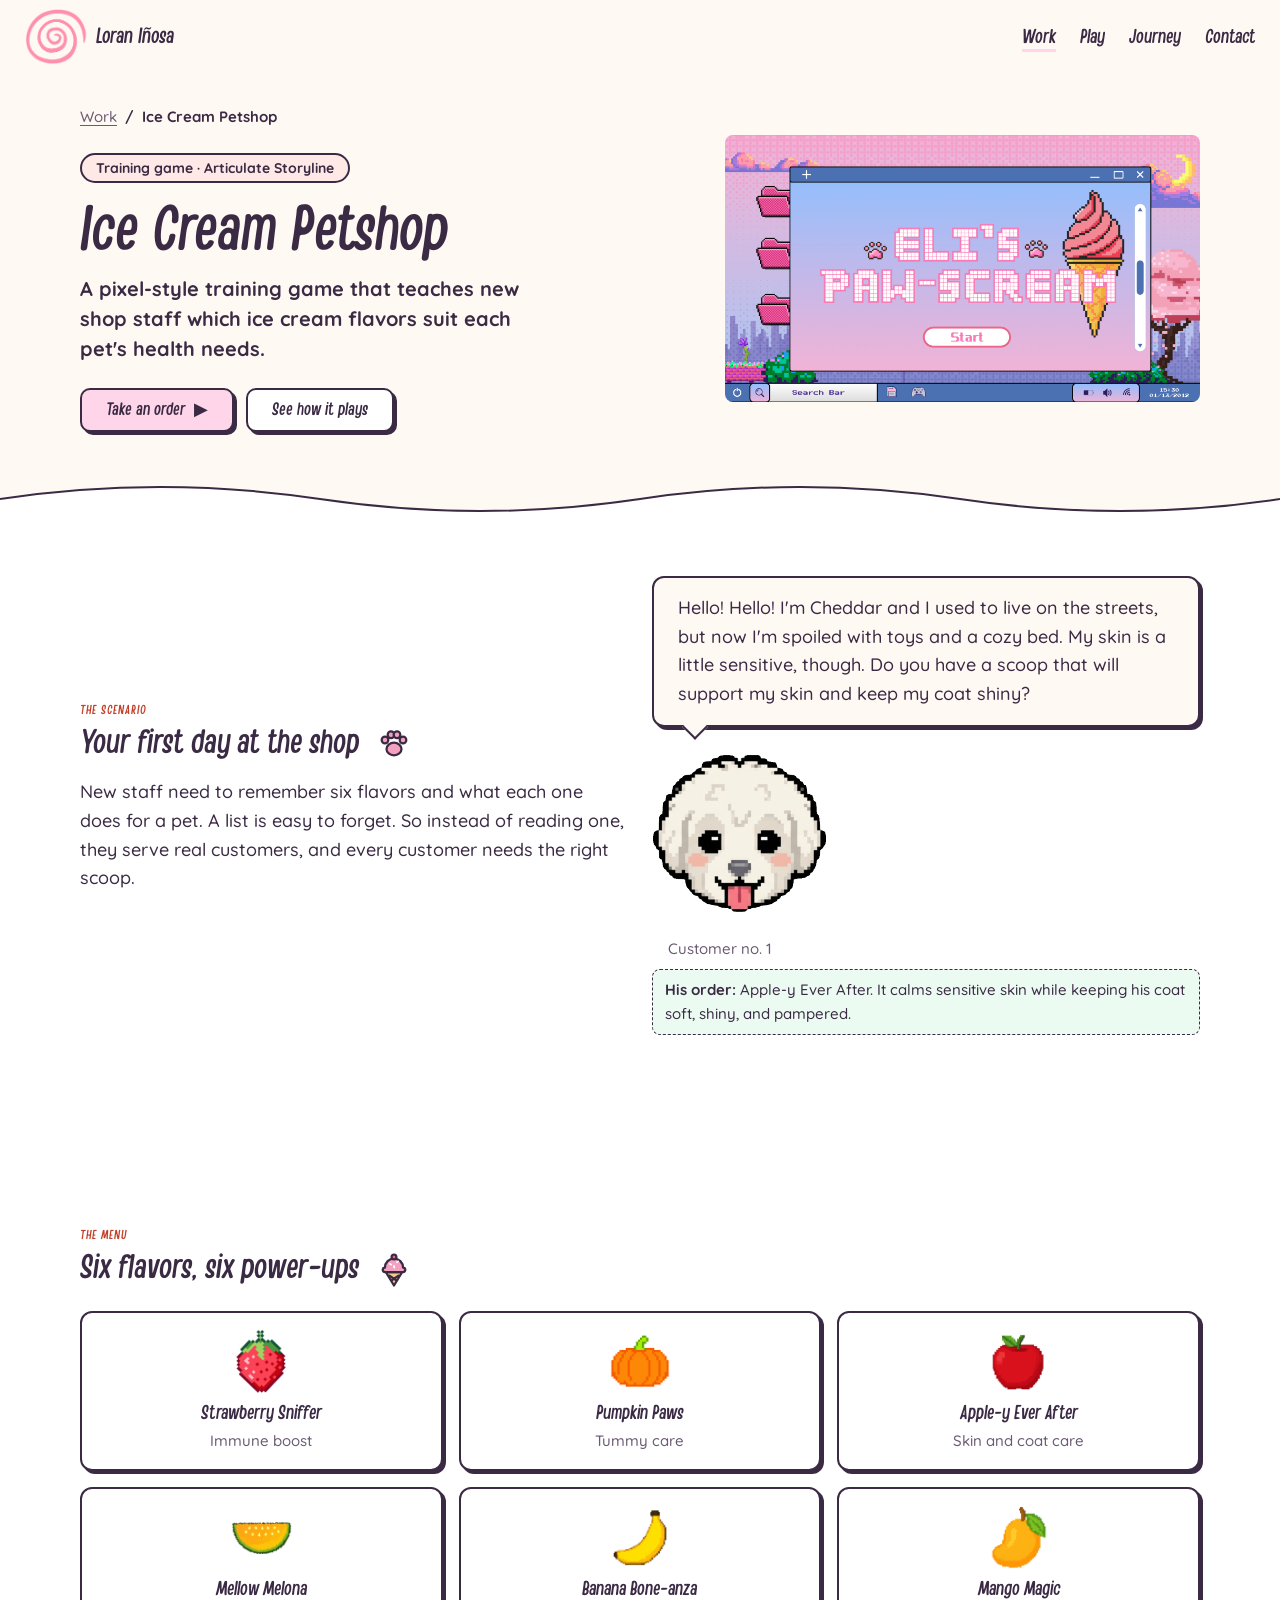
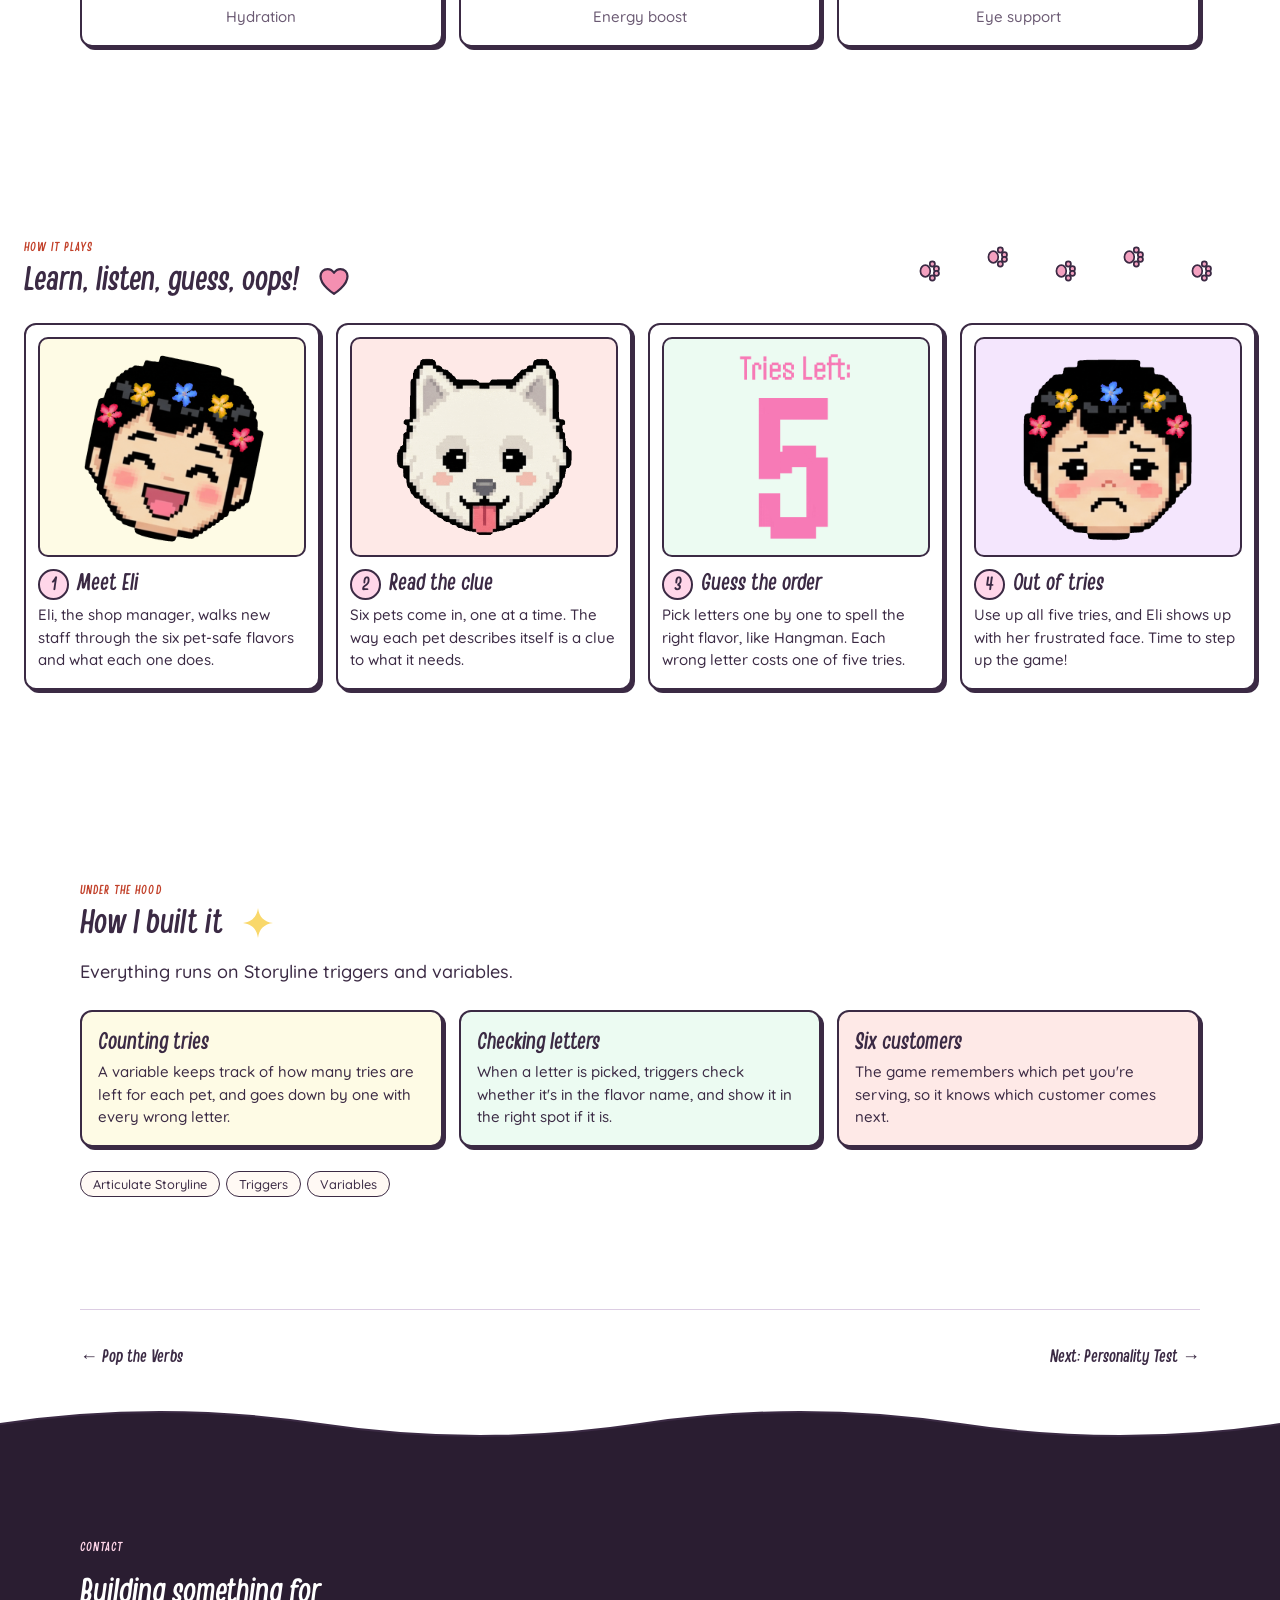
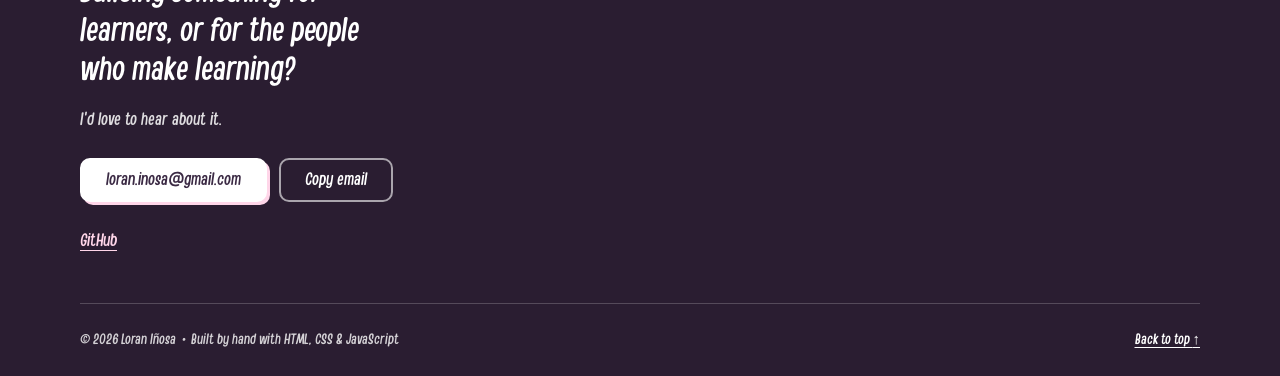
==== commit 89963c60: "redesign, clean up and update" ====
--- a/ice-cream-pet-shop.html
+++ b/ice-cream-pet-shop.html
@@ -1,282 +1,652 @@
-<!DOCTYPE html>
+<!doctype html>
 <html lang="en">
-<head>
-  <meta charset="UTF-8">
-  <meta name="viewport" content="width=device-width, initial-scale=1">
-  <title>Ice Cream Petshop · Case study · Loran Iñosa</title>
-  <meta name="description" content="A pixel-style training game built in Articulate Storyline that teaches new shop staff which ice cream flavors suit each pet's health needs.">
-
-  <link rel="stylesheet" href="css/styles.css">
-  <script src="js/main.js" defer></script>
-</head>
-<body>
-
-  <a class="skip-link" href="#main">Skip to main content</a>
-
-  <!-- ===== SITE HEADER (same on every page) ===== -->
-  <header class="site-header">
-    <div class="container site-header__inner">
-      <a class="brand" href="index.html">
-        <img class="brand__flower brand__flower--big" src="assets/images/spiral.png" alt="" width="32" height="32">
-        <span class="brand__name">Loran<span class="brand__surname"> Iñosa</span></span>
-      </a>
-      <nav class="site-nav" aria-label="Main">
-        <ul class="site-nav__list">
-          <li><a class="site-nav__link" href="work.html" aria-current="true">Work</a></li>
-          <li><a class="site-nav__link" href="play.html">Play</a></li>
-          <li><a class="site-nav__link" href="journey.html">Journey</a></li>
-          <li><a class="site-nav__link" href="#contact">Contact</a></li>
-        </ul>
-      </nav>
-    </div>
-  </header>
-
-  <main id="main" class="cs-page icp-page">
-
-    <!-- ===== 1. WHAT IS IT? ===== -->
-    <section class="cs-hero">
-  <div class="container pv-hero">
-
-    <!-- Left side: the words and buttons -->
-    <div>
-      <nav class="breadcrumb" aria-label="Breadcrumb">
-        <ol>
-          <li><a href="work.html">Work</a></li>
-          <li aria-current="page">Ice Cream Petshop</li>
-        </ol>
-      </nav>
-
-      <p class="cs-pill cs-pill--rose">Training game · Articulate Storyline</p>
-      <h1 class="cs-title">Ice Cream Petshop</h1>
-      <p class="cs-lede">
-        A pixel-style training game that teaches new shop staff which
-        ice cream flavors suit each pet's health needs.
-      </p>
-
-      <div class="button-row">
-        <a class="button button--primary" href="https://icecream-pet-shop.netlify.app/story.html" data-popup="Ice Cream Petshop" target="_blank" rel="noopener">
-          Take an order <span aria-hidden="true">▶</span>
-          <span class="visually-hidden">(opens the game)</span>
+  <head>
+    <meta charset="UTF-8" />
+    <meta name="viewport" content="width=device-width, initial-scale=1" />
+    <title>Ice Cream Petshop · Case study · Loran Iñosa</title>
+    <meta
+      name="description"
+      content="A pixel-style training game built in Articulate Storyline that teaches new shop staff which ice cream flavors suit each pet's health needs."
+    />
+
+    <link rel="stylesheet" href="css/styles.css" />
+    <script src="js/main.js" defer></script>
+  </head>
+  <body>
+    <a class="skip-link" href="#main">Skip to main content</a>
+
+    <!-- Doodle shapes, drawn once and reused with <use> -->
+    <svg
+      width="0"
+      height="0"
+      style="position: absolute"
+      aria-hidden="true"
+      focusable="false"
+    >
+      <symbol id="ic-strawberry" viewBox="0 0 24 24">
+        <path
+          fill="#F06292"
+          d="M12 21c-4.5-2.5-8-6.5-8-10.5C4 7.5 6.5 6 9 6.5c1.2.2 2.1.7 3 1.3.9-.6 1.8-1.1 3-1.3 2.5-.5 5 1 5 4 0 4-3.5 8-8 10.5z"
+        />
+        <path
+          fill="#8FD9AE"
+          d="M8 6.5c1-2 2.5-2.5 4-1.5 1.5-1 3-.5 4 1.5-1.5.6-2.8.8-4 .3-1.2.5-2.5.3-4-.3z"
+        />
+        <path fill="none" d="M12 5V2.5" />
+        <g fill="#FFE89A" stroke="none">
+          <circle cx="9" cy="11" r=".7" />
+          <circle cx="14.5" cy="10.5" r=".7" />
+          <circle cx="11.5" cy="14" r=".7" />
+          <circle cx="15" cy="14.5" r=".7" />
+          <circle cx="10" cy="17" r=".7" />
+        </g>
+      </symbol>
+      <symbol id="ic-apple" viewBox="0 0 24 24">
+        <path
+          fill="#F2727F"
+          d="M12 7.5c-1.5-1-3.5-1.5-5.2-.6C4.5 8.2 4 11 4.8 13.8 5.8 17.6 8.5 21 10.5 21c.7 0 1-.4 1.5-.4s.8.4 1.5.4c2 0 4.7-3.4 5.7-7.2.8-2.8.3-5.6-2-6.9-1.7-.9-3.7-.4-5.2.6z"
+        />
+        <path fill="none" d="M12 7.5c0-2 .5-3.5 1.5-4.5" />
+        <path fill="#8FD9AE" d="M13 5c1.5-2 3.5-2.2 5-1.5-1 1.8-3 2.3-5 1.5z" />
+        <path
+          fill="none"
+          stroke="#FFFFFF"
+          stroke-width="1.5"
+          d="M7 12c.3-1.2 1-2 2-2.3"
+        />
+      </symbol>
+      <symbol id="ic-mango" viewBox="0 0 24 24">
+        <path
+          fill="#FFC857"
+          d="M5 14c-1-5 3-10 9-10 4 0 6.5 3 6 7-.6 5-5 9-10 9-2.8 0-4.5-2.5-5-6z"
+        />
+        <ellipse cx="15" cy="9" rx="3" ry="2.2" fill="#F4A261" stroke="none" />
+        <path fill="#8FD9AE" d="M14 4c1-2 3-2.5 5-2-1 2-3 2.6-5 2z" />
+      </symbol>
+      <symbol id="ic-melon" viewBox="0 0 24 24">
+        <path fill="#6CC08B" d="M2 8h20a10 10 0 0 1-20 0z" />
+        <path fill="#CDEFB0" stroke="none" d="M4.5 8h15a7.5 7.5 0 0 1-15 0z" />
+        <g fill="#FFF9F4" stroke="none">
+          <circle cx="9" cy="11" r=".8" />
+          <circle cx="12" cy="13" r=".8" />
+          <circle cx="15" cy="11" r=".8" />
+        </g>
+      </symbol>
+      <symbol id="ic-banana" viewBox="0 0 24 24">
+        <path
+          fill="#FFE066"
+          d="M4 15c4 4 11 4 15-1 1.5-1.9 2.2-4.2 2-6.5l1.5-1-1-1.5-1.5.8c-.6 3.5-2.5 6.5-6 7.8-3.3 1.2-6.6.6-9.5-1.2z"
+        />
+        <path fill="none" d="M3.2 15.5l1-1.2" />
+      </symbol>
+      <symbol id="ic-pumpkin" viewBox="0 0 24 24">
+        <path
+          fill="#F6A04D"
+          d="M12 7c-2-1.5-6-1.5-8 1.5-2 3-1.5 8 1.5 10.5 2 1.6 4.5 1.5 6.5.5 2 1 4.5 1.1 6.5-.5 3-2.5 3.5-7.5 1.5-10.5-2-3-6-3-8-1.5z"
+        />
+        <path
+          fill="none"
+          d="M9 8c-1.5 3-1.5 7 0 11M15 8c1.5 3 1.5 7 0 11M12 7c0-1.5.5-3 2-4"
+        />
+        <path fill="#8FD9AE" d="M12.5 5c1.5-1 3-1 4 0-1.2 1-2.6 1-4 0z" />
+      </symbol>
+      <symbol id="ic-cone" viewBox="0 0 24 24">
+        <path fill="#F6C98B" d="M6.5 14h11L12 23z" />
+        <path fill="none" d="M9 16.5l4.5 3M15 16.5l-4.5 3" />
+        <path
+          d="M6 11a6 6 0 0 1 12 0c1 0 1.5.8 1.5 1.5S19 14 18 14H6c-1 0-1.5-.8-1.5-1.5S5 11 6 11z"
+        />
+        <path
+          fill="none"
+          stroke="#FFFFFF"
+          stroke-width="1.2"
+          d="M9 8.5l1 .5M14 7.5l.8-.6M12 10l.2 1"
+        />
+        <circle cx="12" cy="4" r="1.6" fill="#F06292" />
+      </symbol>
+      <symbol id="ic-paw" viewBox="0 0 24 24">
+        <ellipse cx="12" cy="16" rx="5" ry="4.2" />
+        <circle cx="6" cy="10" r="2.2" />
+        <circle cx="10" cy="6.5" r="2.2" />
+        <circle cx="14" cy="6.5" r="2.2" />
+        <circle cx="18" cy="10" r="2.2" />
+      </symbol>
+      <symbol id="ic-bone" viewBox="0 0 24 24">
+        <path
+          d="M7 9.5a2.5 2.5 0 1 1-2-4 2.5 2.5 0 1 1 4 2l6 6a2.5 2.5 0 1 1 2 4 2.5 2.5 0 1 1-4-2z"
+        />
+      </symbol>
+      <symbol id="ic-fish" viewBox="0 0 24 24">
+        <path d="M3 12c3-5 10-6 14-1l4-3v8l-4-3c-4 5-11 4-14-1z" />
+        <circle cx="7.5" cy="11" r="1" fill="#3B2A44" stroke="none" />
+      </symbol>
+      <symbol id="ic-heart" viewBox="0 0 24 24">
+        <path
+          d="M12 20.5S3 15 3 8.8C3 6 5.2 4 7.7 4c1.8 0 3.3 1 4.3 2.5C13 5 14.5 4 16.3 4 18.8 4 21 6 21 8.8 21 15 12 20.5 12 20.5z"
+        />
+      </symbol>
+      <symbol id="ic-sparkle" viewBox="0 0 24 24">
+        <path
+          d="M12 2C12.8 8 16 11.2 22 12 16 12.8 12.8 16 12 22 11.2 16 8 12.8 2 12 8 11.2 11.2 8 12 2z"
+        />
+      </symbol>
+    </svg>
+
+    <!-- Header -->
+    <header class="site-header">
+      <div class="container site-header__inner">
+        <a class="brand" href="index.html">
+          <img
+            class="brand__flower"
+            src="assets/images/spiral.png"
+            alt=""
+            width="64"
+            height="64"
+          />
+          <span class="brand__name"
+            >Loran<span class="brand__surname"> Iñosa</span></span
+          >
         </a>
-        <a class="button button--secondary" href="#how-it-plays">See how it plays</a>
+        <nav class="site-nav" aria-label="Main">
+          <ul class="site-nav__list">
+            <li>
+              <a class="site-nav__link" href="work.html" aria-current="true"
+                >Work</a
+              >
+            </li>
+            <li><a class="site-nav__link" href="play.html">Play</a></li>
+            <li><a class="site-nav__link" href="journey.html">Journey</a></li>
+            <li><a class="site-nav__link" href="#contact">Contact</a></li>
+          </ul>
+        </nav>
       </div>
-    </div> <!-- ← this was missing: it closes the left side -->
-
-    <!-- Right side: the game picture -->
-    <img src="assets/images/paw-sceam.png"
-         alt="The start screen of Eli's Paw-Scream, a pixel-style ice cream shop game"
-         class="img-xl"
-         style="width: 100%; height: auto; border-radius: 8px; display: block; margin: 0 auto;">
-
-  </div> <!-- closes the whole top area -->
-
-  <!-- Wavy bottom edge (decoration) -->
-  <svg class="wave wave--bottom" viewBox="0 0 1200 40" preserveAspectRatio="none" aria-hidden="true" focusable="false">
-    <path class="wave__fill" d="M0 20 C100 4 200 4 300 20 S500 36 600 20 S800 4 900 20 S1100 36 1200 20 V0 H0 Z"/>
-    <path class="wave__line" d="M0 20 C100 4 200 4 300 20 S500 36 600 20 S800 4 900 20 S1100 36 1200 20"/>
-  </svg>
-</section>
-
-    <!-- ===== 2. WHY DOES IT EXIST? ===== -->
-    <section class="cs-section cs-section--white" aria-labelledby="scenario-title">
-      <div class="container cs-split cs-split--even">
-        <div>
-          <p class="label">The scenario</p>
-          <h2 id="scenario-title">Your first day at the shop</h2>
+    </header>
+
+    <main id="main" class="cs-page icp-page">
+      <!-- What is it? -->
+      <section class="cs-hero">
+        <div class="container pv-hero">
+          <div class="wk-decor wk-decor--sides" aria-hidden="true">
+            <svg class="deco i-strawberry" style="top: 8%; left: -90px">
+              <use href="#ic-strawberry" />
+            </svg>
+            <svg class="deco i-sparkle-yellow" style="top: 30%; left: -50px">
+              <use href="#ic-sparkle" />
+            </svg>
+            <svg class="deco i-cone-pink" style="top: 50%; left: -85px">
+              <use href="#ic-cone" />
+            </svg>
+            <svg class="deco i-paw" style="top: 78%; left: -70px">
+              <use href="#ic-paw" />
+            </svg>
+            <svg class="deco i-cone-mint" style="top: 5%; right: -80px">
+              <use href="#ic-cone" />
+            </svg>
+            <svg class="deco i-heart" style="top: 30%; right: -60px">
+              <use href="#ic-heart" />
+            </svg>
+            <svg class="deco i-banana" style="top: 55%; right: -95px">
+              <use href="#ic-banana" />
+            </svg>
+            <svg class="deco i-sparkle-mint" style="top: 80%; right: -50px">
+              <use href="#ic-sparkle" />
+            </svg>
+          </div>
+
+          <div>
+            <nav class="breadcrumb" aria-label="Breadcrumb">
+              <ol>
+                <li><a href="work.html">Work</a></li>
+                <li aria-current="page">Ice Cream Petshop</li>
+              </ol>
+            </nav>
+
+            <p class="cs-pill cs-pill--rose">
+              Training game · Articulate Storyline
+            </p>
+            <h1 class="cs-title">Ice Cream Petshop</h1>
+            <p class="cs-lede">
+              A pixel-style training game that teaches new shop staff which ice
+              cream flavors suit each pet's health needs.
+            </p>
+
+            <div class="button-row">
+              <a
+                class="button button--primary"
+                href="https://icecream-pet-shop.netlify.app/story.html"
+                data-popup="Ice Cream Petshop"
+                target="_blank"
+                rel="noopener"
+              >
+                Take an order <span aria-hidden="true">▶</span>
+                <span class="visually-hidden">(opens the game)</span>
+              </a>
+              <a class="button button--secondary" href="#how-it-plays"
+                >See how it plays</a
+              >
+            </div>
+          </div>
+
+          <img
+            class="pv-hero__img"
+            src="assets/images/paw-sceam.png"
+            alt="The start screen of Eli's Paw-Scream, a pixel-style ice cream shop game"
+          />
+        </div>
+
+        <svg
+          class="wave wave--bottom"
+          viewBox="0 0 1200 40"
+          preserveAspectRatio="none"
+          aria-hidden="true"
+          focusable="false"
+        >
+          <path
+            class="wave__fill"
+            d="M0 20 C100 4 200 4 300 20 S500 36 600 20 S800 4 900 20 S1100 36 1200 20 V0 H0 Z"
+          />
+          <path
+            class="wave__line"
+            d="M0 20 C100 4 200 4 300 20 S500 36 600 20 S800 4 900 20 S1100 36 1200 20"
+          />
+        </svg>
+      </section>
+
+      <!-- The scenario -->
+      <section class="cs-section" aria-labelledby="scenario-title">
+        <div class="container cs-split cs-split--even">
+          <div class="wk-decor wk-decor--sides" aria-hidden="true">
+            <svg class="deco i-paw" style="top: 10%; left: -80px">
+              <use href="#ic-paw" />
+            </svg>
+            <svg class="deco i-bone" style="top: 35%; left: -100px">
+              <use href="#ic-bone" />
+            </svg>
+            <svg class="deco i-fish" style="top: 62%; left: -95px">
+              <use href="#ic-fish" />
+            </svg>
+            <svg class="deco i-paw-pink" style="top: 85%; left: -60px">
+              <use href="#ic-paw" />
+            </svg>
+            <svg class="deco i-heart" style="top: 12%; right: -65px">
+              <use href="#ic-heart" />
+            </svg>
+            <svg class="deco i-apple" style="top: 38%; right: -85px">
+              <use href="#ic-apple" />
+            </svg>
+            <svg class="deco i-paw" style="top: 65%; right: -75px">
+              <use href="#ic-paw" />
+            </svg>
+            <svg class="deco i-sparkle-yellow" style="top: 88%; right: -50px">
+              <use href="#ic-sparkle" />
+            </svg>
+          </div>
+
+          <div>
+            <p class="label">The scenario</p>
+            <h2 id="scenario-title">
+              Your first day at the shop
+              <svg
+                class="ic-doodle ic-doodle--paw"
+                viewBox="0 0 24 24"
+                aria-hidden="true"
+                focusable="false"
+              >
+                <use href="#ic-paw" />
+              </svg>
+            </h2>
+            <p>
+              New staff need to remember six flavors and what each one does for
+              a pet. A list is easy to forget. So instead of reading one, they
+              serve real customers, and every customer needs the right scoop.
+            </p>
+          </div>
+
+          <div>
+            <blockquote class="ic-quote cs-card">
+              <p>
+                Hello! Hello! I'm Cheddar and I used to live on the streets, but
+                now I'm spoiled with toys and a cozy bed. My skin is a little
+                sensitive, though. Do you have a scoop that will support my skin
+                and keep my coat shiny?
+              </p>
+            </blockquote>
+            <figure class="ic-speaker">
+              <img
+                src="assets/images/cheddar.gif"
+                alt="Cheddar, the first customer, at the counter"
+              />
+            </figure>
+            <p class="ic-quote__who">Customer no. 1</p>
+            <p class="ic-answer">
+              <strong>His order:</strong> Apple-y Ever After. It calms sensitive
+              skin while keeping his coat soft, shiny, and pampered.
+            </p>
+          </div>
+        </div>
+      </section>
+
+      <!-- The menu -->
+      <section class="cs-section" aria-labelledby="menu-title">
+        <div class="container">
+          <div class="wk-decor wk-decor--sides" aria-hidden="true">
+            <svg class="deco i-mango" style="top: 8%; left: -95px">
+              <use href="#ic-mango" />
+            </svg>
+            <svg class="deco i-strawberry" style="top: 35%; left: -80px">
+              <use href="#ic-strawberry" />
+            </svg>
+            <svg class="deco i-melon" style="top: 62%; left: -100px">
+              <use href="#ic-melon" />
+            </svg>
+            <svg class="deco i-sparkle-mint" style="top: 88%; left: -50px">
+              <use href="#ic-sparkle" />
+            </svg>
+            <svg class="deco i-banana" style="top: 10%; right: -100px">
+              <use href="#ic-banana" />
+            </svg>
+            <svg class="deco i-pumpkin" style="top: 38%; right: -90px">
+              <use href="#ic-pumpkin" />
+            </svg>
+            <svg class="deco i-apple" style="top: 64%; right: -80px">
+              <use href="#ic-apple" />
+            </svg>
+            <svg class="deco i-cone-lemon" style="top: 86%; right: -75px">
+              <use href="#ic-cone" />
+            </svg>
+          </div>
+
+          <p class="label">The menu</p>
+          <h2 id="menu-title">
+            Six flavors, six power-ups
+            <svg
+              class="ic-doodle ic-doodle--cone"
+              viewBox="0 0 24 24"
+              aria-hidden="true"
+              focusable="false"
+            >
+              <use href="#ic-cone" />
+            </svg>
+          </h2>
+
+          <ul class="ic-menu">
+            <li class="ic-flavor cs-card">
+              <img class="ic-fruit" src="assets/images/strawberry.png" alt="" />
+              <h3>Strawberry Sniffer</h3>
+              <p>Immune boost</p>
+            </li>
+            <li class="ic-flavor cs-card">
+              <img class="ic-fruit" src="assets/images/pumpkin.png" alt="" />
+              <h3>Pumpkin Paws</h3>
+              <p>Tummy care</p>
+            </li>
+            <li class="ic-flavor cs-card">
+              <img class="ic-fruit" src="assets/images/apple.png" alt="" />
+              <h3>Apple-y Ever After</h3>
+              <p>Skin and coat care</p>
+            </li>
+            <li class="ic-flavor cs-card">
+              <img class="ic-fruit" src="assets/images/melon.png" alt="" />
+              <h3>Mellow Melona</h3>
+              <p>Hydration</p>
+            </li>
+            <li class="ic-flavor cs-card">
+              <img class="ic-fruit" src="assets/images/banana.png" alt="" />
+              <h3>Banana Bone-anza</h3>
+              <p>Energy boost</p>
+            </li>
+            <li class="ic-flavor cs-card">
+              <img class="ic-fruit" src="assets/images/mango.png" alt="" />
+              <h3>Mango Magic</h3>
+              <p>Eye support</p>
+            </li>
+          </ul>
+        </div>
+      </section>
+
+      <!-- How it plays -->
+      <section
+        class="cs-section"
+        id="how-it-plays"
+        aria-labelledby="plays-title"
+      >
+        <div class="container container--wide">
+          <!-- Paw prints walking in -->
+          <div class="ic-trail" aria-hidden="true">
+            <svg class="deco i-paw-pink" style="left: 0; top: 14px">
+              <use href="#ic-paw" />
+            </svg>
+            <svg class="deco i-paw-pink" style="left: 20%; top: 0">
+              <use href="#ic-paw" />
+            </svg>
+            <svg class="deco i-paw-pink" style="left: 40%; top: 14px">
+              <use href="#ic-paw" />
+            </svg>
+            <svg class="deco i-paw-pink" style="left: 60%; top: 0">
+              <use href="#ic-paw" />
+            </svg>
+            <svg class="deco i-paw-pink" style="left: 80%; top: 14px">
+              <use href="#ic-paw" />
+            </svg>
+          </div>
+
+          <p class="label">How it plays</p>
+          <h2 id="plays-title">
+            Learn, listen, guess, oops!
+            <svg
+              class="ic-doodle ic-doodle--heart"
+              viewBox="0 0 24 24"
+              aria-hidden="true"
+              focusable="false"
+            >
+              <use href="#ic-heart" />
+            </svg>
+          </h2>
+
+          <ol class="cs-steps cs-steps--four">
+            <li class="cs-step cs-card">
+              <figure class="cs-media cs-media--lemon">
+                <img
+                  src="assets/images/Eli_emoji.gif"
+                  alt="Eli the manager introducing the ice cream flavors"
+                />
+              </figure>
+              <h3>
+                <span class="cs-step__num" aria-hidden="true">1</span>Meet Eli
+              </h3>
+              <p>
+                Eli, the shop manager, walks new staff through the six pet-safe
+                flavors and what each one does.
+              </p>
+            </li>
+
+            <li class="cs-step cs-card">
+              <figure class="cs-media cs-media--rose">
+                <img
+                  src="assets/images/chippy.gif"
+                  alt="Chippy, a pet customer, describing themselves at the counter"
+                />
+              </figure>
+              <h3>
+                <span class="cs-step__num" aria-hidden="true">2</span>Read the
+                clue
+              </h3>
+              <p>
+                Six pets come in, one at a time. The way each pet describes
+                itself is a clue to what it needs.
+              </p>
+            </li>
+
+            <li class="cs-step cs-card">
+              <figure class="cs-media cs-media--mint">
+                <img
+                  src="assets/images/tries.gif"
+                  alt="Five hearts showing the tries left for each pet"
+                />
+              </figure>
+              <h3>
+                <span class="cs-step__num" aria-hidden="true">3</span>Guess the
+                order
+              </h3>
+              <p>
+                Pick letters one by one to spell the right flavor, like Hangman.
+                Each wrong letter costs one of five tries.
+              </p>
+            </li>
+
+            <li class="cs-step cs-card">
+              <figure class="cs-media cs-media--mauve">
+                <img
+                  src="assets/images/Eli_wrong.gif"
+                  alt="Eli the manager looking frustrated after the player runs out of tries"
+                />
+              </figure>
+              <h3>
+                <span class="cs-step__num" aria-hidden="true">4</span>Out of
+                tries
+              </h3>
+              <p>
+                Use up all five tries, and Eli shows up with her frustrated
+                face. Time to step up the game!
+              </p>
+            </li>
+          </ol>
+        </div>
+      </section>
+
+      <!-- How I built it -->
+      <section class="cs-section" aria-labelledby="build-title">
+        <div class="container">
+          <div class="wk-decor wk-decor--sides" aria-hidden="true">
+            <svg class="deco i-cone-lemon" style="top: 15%; left: -80px">
+              <use href="#ic-cone" />
+            </svg>
+            <svg class="deco i-sparkle-yellow" style="top: 60%; left: -50px">
+              <use href="#ic-sparkle" />
+            </svg>
+            <svg class="deco i-melon" style="top: 20%; right: -100px">
+              <use href="#ic-melon" />
+            </svg>
+            <svg class="deco i-heart" style="top: 65%; right: -65px">
+              <use href="#ic-heart" />
+            </svg>
+          </div>
+
+          <p class="label">Under the hood</p>
+          <h2 id="build-title">
+            How I built it
+            <svg
+              class="ic-doodle ic-doodle--sparkle"
+              viewBox="0 0 24 24"
+              aria-hidden="true"
+              focusable="false"
+            >
+              <use href="#ic-sparkle" />
+            </svg>
+          </h2>
+          <p>Everything runs on Storyline triggers and variables.</p>
+
+          <ul class="cs-points">
+            <li class="cs-point cs-card">
+              <h3>Counting tries</h3>
+              <p>
+                A variable keeps track of how many tries are left for each pet,
+                and goes down by one with every wrong letter.
+              </p>
+            </li>
+            <li class="cs-point cs-card">
+              <h3>Checking letters</h3>
+              <p>
+                When a letter is picked, triggers check whether it's in the
+                flavor name, and show it in the right spot if it is.
+              </p>
+            </li>
+            <li class="cs-point cs-card">
+              <h3>Six customers</h3>
+              <p>
+                The game remembers which pet you're serving, so it knows which
+                customer comes next.
+              </p>
+            </li>
+          </ul>
+
+          <ul class="chips" aria-label="Built with">
+            <li class="chip">Articulate Storyline</li>
+            <li class="chip">Triggers</li>
+            <li class="chip">Variables</li>
+          </ul>
+        </div>
+      </section>
+
+      <!-- Previous / next -->
+      <div class="container">
+        <nav class="pager" aria-label="More projects">
+          <a class="text-link" href="pop-the-verbs.html"
+            ><span aria-hidden="true">←</span> Pop the Verbs</a
+          >
+          <a class="text-link" href="work.html#mythical-creature"
+            >Next: Personality Test <span aria-hidden="true">→</span></a
+          >
+        </nav>
+      </div>
+    </main>
+
+    <!-- Contact and footer -->
+    <footer class="site-footer" id="contact">
+      <svg
+        class="wave wave--top"
+        viewBox="0 0 1200 40"
+        preserveAspectRatio="none"
+        aria-hidden="true"
+        focusable="false"
+      >
+        <path
+          class="wave__fill"
+          d="M0 20 C100 4 200 4 300 20 S500 36 600 20 S800 4 900 20 S1100 36 1200 20 V40 H0 Z"
+        />
+        <path
+          class="wave__line"
+          d="M0 20 C100 4 200 4 300 20 S500 36 600 20 S800 4 900 20 S1100 36 1200 20"
+        />
+      </svg>
+
+      <div class="container">
+        <div class="contact">
+          <p class="label label--light">Contact</p>
+          <h2 class="contact__title">
+            Building something for learners, or for the people who make
+            learning?
+          </h2>
+          <p class="contact__text">I'd love to hear about it.</p>
+
+          <div class="contact__email">
+            <a class="button button--light" href="mailto:loran.inosa@gmail.com"
+              >loran.inosa@gmail.com</a
+            >
+            <button
+              type="button"
+              class="button button--outline-light"
+              data-copy-email="loran.inosa@gmail.com"
+            >
+              Copy email
+            </button>
+          </div>
+
+          <ul class="contact__links">
+            <li><a href="https://github.com/loran-secrethub">GitHub</a></li>
+          </ul>
+
+          <!-- Read aloud by screen readers when the email is copied -->
+          <p class="visually-hidden" aria-live="polite" data-copy-status></p>
+        </div>
+
+        <div class="site-footer__bottom">
           <p>
-            New staff need to remember six flavors and what each one does for
-            a pet. A list is easy to forget. So instead of reading one, they
-            serve real customers, and every customer needs the right scoop.
+            © 2026 Loran Iñosa · Built by hand with HTML, CSS &amp; JavaScript
           </p>
-        </div>
-
-        <div>
-          <blockquote class="ic-quote cs-card">
-            <p>
-              Hello! Hello! I’m Cheddar and I used to live on the streets,
-              but now I’m spoiled with toys and a cozy bed.
-              My skin is a little sensitive, though.
-              Do you have a scoop that will support my skin and keep my coat shiny?
-            </p>
-          </blockquote>
-          <!-- The speaker, right under the bubble's tail -->
-          <figure class="ic-speaker">
-            <img src="assets/images/cheddar.gif" alt="Cheddar, the first customer, at the counter">
-          </figure>
-
-          <p class="ic-quote__who">Customer no. 1</p>
-          <p class="ic-answer">
-            <strong>His order:</strong> Apple-y Ever After. It calms sensitive skin while keeping his coat soft, shiny, and pampered.
-          </p>
+          <a href="#top">Back to top <span aria-hidden="true">↑</span></a>
         </div>
       </div>
-    </section>
-
-    <!-- ===== THE MENU ===== -->
-    <section class="cs-section" aria-labelledby="menu-title">
-      <div class="container">
-        <p class="label">The menu</p>
-        <h2 id="menu-title">Six flavors, six power-ups</h2>
-
-        <ul class="ic-menu">
-          <li class="ic-flavor cs-card">
-            <img class="ic-fruit" src="assets/images/strawberry.png" alt="">
-            <h3>Strawberry Sniffer</h3>
-            <p>Immune boost</p>
-          </li>
-          <li class="ic-flavor cs-card">
-            <img class="ic-fruit" src="assets/images/pumpkin.png" alt="">
-            <h3>Pumpkin Paws</h3>
-            <p>Tummy care</p>
-          </li>
-          <li class="ic-flavor cs-card">
-            <img class="ic-fruit" src="assets/images/apple.png" alt="">
-            <h3>Apple-y Ever After</h3>
-            <p>Skin and coat care</p>
-          </li>
-          <li class="ic-flavor cs-card">
-            <img class="ic-fruit" src="assets/images/melon.png" alt="">
-            <h3>Mellow Melona</h3>
-            <p>Hydration</p>
-          </li>
-          <li class="ic-flavor cs-card">
-            <img class="ic-fruit" src="assets/images/banana.png" alt="">
-            <h3>Banana Bone-anza</h3>
-            <p>Energy boost</p>
-          </li>
-          <li class="ic-flavor cs-card">
-            <img class="ic-fruit" src="assets/images/mango.png" alt="">
-            <h3>Mango Magic</h3>
-            <p>Eye support</p>
-          </li>
-        </ul>
-      </div>
-    </section>
-
-    <!-- ===== 3. HOW DOES IT WORK? ===== -->
-    <section class="cs-section cs-section--white" id="how-it-plays" aria-labelledby="plays-title">
-      <div class="container container--wide">
-        <p class="label">How it plays</p>
-        <h2 id="plays-title">Learn, listen, guess, oops!</h2>
-
-        <ol class="cs-steps cs-steps--four">
-          <li class="cs-step cs-card">
-            <figure class="cs-media cs-media--lemon">
-              <img src="assets/images/Eli_emoji.gif" alt="Eli the manager introducing the ice cream flavors">
-            </figure>
-            <h3><span class="cs-step__num" aria-hidden="true">1</span>Meet Eli</h3>
-            <p>
-              Eli, the shop manager, walks new staff through the six
-              pet-safe flavors and what each one does.
-            </p>
-          </li>
-
-          <li class="cs-step cs-card">
-            <figure class="cs-media cs-media--rose">
-              <img src="assets/images/chippy.gif" alt="Chippy, a pet customer, describing themselves at the counter">
-            </figure>
-            <h3><span class="cs-step__num" aria-hidden="true">2</span>Read the clue</h3>
-            <p>
-              Six pets come in, one at a time. The way each pet describes
-              itself is a clue to what it needs.
-            </p>
-          </li>
-
-          <li class="cs-step cs-card">
-            <figure class="cs-media cs-media--mint">
-              <img src="assets/images/tries.gif" alt="Five hearts showing the tries left for each pet">
-            </figure>
-            <h3><span class="cs-step__num" aria-hidden="true">3</span>Guess the order</h3>
-            <p>
-              Pick letters one by one to spell the right flavor, like
-              Hangman. Each wrong letter costs one of five tries.
-            </p>
-          </li>
-
-          <li class="cs-step cs-card">
-            <figure class="cs-media cs-media--mauve">
-              <img src="assets/images/Eli_wrong.gif" alt="Eli the manager looking frustrated after the player runs out of tries">
-            </figure>
-            <h3><span class="cs-step__num" aria-hidden="true">4</span>Out of tries</h3>
-            <p>
-              Use up all five tries, and Eli shows up with her
-              frustrated face. Time to step up the game!
-            </p>
-          </li>
-        </ol>
-      </div>
-    </section>
-
-    <!-- ===== 4. HOW DID I BUILD IT? ===== -->
-    <section class="cs-section" aria-labelledby="build-title">
-      <div class="container">
-        <p class="label">Under the hood</p>
-        <h2 id="build-title">How I built it</h2>
-        <p>Everything runs on Storyline triggers and variables.</p>
-
-        <ul class="cs-points">
-          <li class="cs-point cs-card">
-            <h3>Counting tries</h3>
-            <p>A variable keeps track of how many tries are left for each pet, and goes down by one with every wrong letter.</p>
-          </li>
-          <li class="cs-point cs-card">
-            <h3>Checking letters</h3>
-            <p>When a letter is picked, triggers check whether it's in the flavor name, and show it in the right spot if it is.</p>
-          </li>
-          <li class="cs-point cs-card">
-            <h3>Six customers</h3>
-            <p>The game remembers which pet you're serving, so it knows which customer comes next.</p>
-          </li>
-        </ul>
-
-        <ul class="chips" aria-label="Built with">
-          <li class="chip">Articulate Storyline</li>
-          <li class="chip">Triggers</li>
-          <li class="chip">Variables</li>
-        </ul>
-      </div>
-    </section>
-
-    <!-- ===== PREVIOUS / NEXT ===== -->
-    <div class="container">
-      <nav class="pager" aria-label="More projects">
-        <a class="text-link" href="pop-the-verbs.html"><span aria-hidden="true">←</span> Pop the Verbs</a>
-        <a class="text-link" href="work.html#mythical-creature">Next: Personality Test <span aria-hidden="true">→</span></a>
-      </nav>
-    </div>
-
-  </main>
-
-  <!-- ===== CONTACT + FOOTER (same on every page) ===== -->
-  <footer class="site-footer" id="contact">
-
-    <!-- Wavy top edge (decoration) -->
-    <svg class="wave wave--top" viewBox="0 0 1200 40" preserveAspectRatio="none" aria-hidden="true" focusable="false">
-      <path class="wave__fill" d="M0 20 C100 4 200 4 300 20 S500 36 600 20 S800 4 900 20 S1100 36 1200 20 V40 H0 Z"/>
-      <path class="wave__line" d="M0 20 C100 4 200 4 300 20 S500 36 600 20 S800 4 900 20 S1100 36 1200 20"/>
-    </svg>
-
-    <div class="container">
-      <div class="contact">
-        <p class="label label--light">Contact</p>
-        <h2 class="contact__title">Building something for learners, or for the people who make learning?</h2>
-        <p class="contact__text">I'd love to hear about it.</p>
-        <div class="contact__email">
-          <a class="button button--light" href="mailto:loran.inosa@gmail.com">loran.inosa@gmail.com</a>
-          <button type="button" class="button button--outline-light" data-copy-email="loran.inosa@gmail.com">Copy email</button>
-        </div>
-        <ul class="contact__links">
-          <!-- TODO: replace YOUR-USERNAME with your GitHub username -->
-          <li><a href="https://github.com/loran-secrethub">GitHub</a></li>
-        </ul>
-        <p class="visually-hidden" aria-live="polite" data-copy-status></p>
-      </div>
-      <div class="site-footer__bottom">
-        <p>© 2026 Loran Iñosa · Built by hand with HTML, CSS &amp; JavaScript</p>
-        <a href="#top">Back to top <span aria-hidden="true">↑</span></a>
-      </div>
-    </div>
-  </footer>
-
-</body>
-</html>+    </footer>
+  </body>
+</html>
--- a/css/styles.css
+++ b/css/styles.css
@@ -1,5 +1,30 @@
-/* ---------- 0. CUSTOM FONT FILES ---------- */
-/* Loads Handy Casual from our own folder (it's not on Google Fonts). */
+/* ==========================================================================
+   Loran Iñosa · Portfolio styles
+
+   1.  Fonts
+   2.  Design tokens
+   3.  Base
+   4.  Layout
+   5.  Accessibility
+   6.  Site header
+   7.  Site footer
+   8.  Shared components
+   9.  Doodles
+   10. Inner pages
+   11. Home page
+   12. Work page
+   13. Play page
+   14. Journey page
+   15. Case studies
+   16. Keyframes
+   ========================================================================== */
+
+
+/* ==========================================================================
+   1. Fonts
+   ========================================================================== */
+
+/* Handy Casual: the hand-drawn font for headings, buttons and labels */
 @font-face {
   font-family: "Handy Casual";
   src: url("../assets/font/handy-casual.otf") format("opentype");
@@ -7,8 +32,8 @@
   font-style: normal;
   font-display: swap;
 }
-/* Quicksand: a clean, rounded font with five real weights.
-   Each block connects one weight number to one file. */
+
+/* Quicksand: the rounded font for longer reading text */
 @font-face {
   font-family: "Quicksand";
   src: url("../assets/font/Quicksand-Light.ttf") format("truetype");
@@ -16,6 +41,7 @@
   font-style: normal;
   font-display: swap;
 }
+
 @font-face {
   font-family: "Quicksand";
   src: url("../assets/font/Quicksand-Regular.ttf") format("truetype");
@@ -23,6 +49,7 @@
   font-style: normal;
   font-display: swap;
 }
+
 @font-face {
   font-family: "Quicksand";
   src: url("../assets/font/Quicksand-Medium.ttf") format("truetype");
@@ -30,6 +57,7 @@
   font-style: normal;
   font-display: swap;
 }
+
 @font-face {
   font-family: "Quicksand";
   src: url("../assets/font/Quicksand-SemiBold.ttf") format("truetype");
@@ -37,6 +65,7 @@
   font-style: normal;
   font-display: swap;
 }
+
 @font-face {
   font-family: "Quicksand";
   src: url("../assets/font/Quicksand-Bold.ttf") format("truetype");
@@ -46,62 +75,60 @@
 }
 
 
-/* ---------- 1. DESIGN TOKENS ---------- */
+/* ==========================================================================
+   2. Design tokens
+   ========================================================================== */
+
 :root {
-    /* ----- Your pastel palette ----- */
-  --color-cream: #FFF9f4;  /* Cream: page background, sticky notes */
-  --color-lemon: #FEFBE5;  /* Lemon: picture areas on cards */
-  --color-pink:  #FFD6E9;  /* Baby Pink: things you can click */
-  --color-mint:  #ECFBF2;  /* Frosted Mint: tools that make teams faster */
-  --color-mauve: #F4E6FD;  /* Mauve: learning you can play */
-  --color-rose:  #FEE9E7;  /* Cotton Rose: learning systems, contact */
-  --color-plum:  #3B2A44;  /* Dark plum: all text and outlines */
-
-  /* ----- Jobs -----
-     Old names kept, so the rest of the site keeps working.
-     We'll tidy these up as we redesign each part. */
-  --color-paper:       var(--color-cream);
-  --color-card:        #FFFFFF;
-  --color-ink:         var(--color-plum);
-  --color-slate:       #6B5A73;              /* softer plum for secondary text */
-  --color-teal:        var(--color-plum);    /* links and buttons, for now */
-  --color-teal-deep:   #2A1D31;              /* slightly darker plum, for hover */
-  --color-teal-wash:   var(--color-mint);
-  --color-rule:        #DCCDE3;              /* light lines and borders */
-  --color-red-pen:     #C2412A;              /* labels, attention */
-  --color-red-wash:    var(--color-rose);
-  --color-highlighter: var(--color-pink);
-  --color-sticky:      #FFE89A;              /* margin notes */
-  --color-bubble:      #4D9DE0;              /* Pop the Verbs only */
-  --color-bubble-wash: #E7F1FB;
-  --color-aqua:        #8EDFE0;              /* old hero, removed in Step 10 */
-  --color-lime-wash:   var(--color-mint);    /* job title pill */
-  --color-grid:        #EEDDF8;              /* hero graph-paper lines (pale mauve) */
-
-  /* Journey blends: pink → plum */
-  --mix-25: color-mix(in srgb, var(--color-teal) 25%, var(--color-highlighter));
-  --mix-50: color-mix(in srgb, var(--color-teal) 50%, var(--color-highlighter));
-  --mix-75: color-mix(in srgb, var(--color-teal) 75%, var(--color-highlighter));
-
-  /* Fonts (with backups in case a font fails to load) */
+  /* Pastel palette */
+  --color-cream: #fff9f4;
+  --color-lemon: #fefbe5;
+  --color-pink: #ffd6e9;
+  --color-mint: #ecfbf2;
+  --color-mauve: #f4e6fd;
+  --color-lavender: #eee2f5;
+  --color-rose: #fee9e7;
+  --color-white: #ffffff;
+
+  /* Text and lines */
+  --color-plum: #3b2a44;
+  --color-plum-dark: #2a1d31;
+  --color-muted: #6b5a73;
+  --color-line: #dccde3;
+  --color-red: #c2412a;
+  --color-sticky: #ffe89a;
+
+  /* Doodle colors */
+  --doodle-yellow: #f9d86b;
+  --doodle-lemon: #ffe066;
+  --doodle-mint: #8fd9ae;
+  --doodle-green: #6cc08b;
+  --doodle-pink: #f48fb1;
+  --doodle-pink-soft: #f4a1c0;
+  --doodle-berry: #f06292;
+  --doodle-lavender: #c9a8e8;
+  --doodle-lilac: #e2ccf5;
+  --doodle-peach: #f4a99a;
+  --doodle-coral: #f9a88b;
+  --doodle-blue: #8ec5f0;
+  --doodle-bubble: #cde8fa;
+  --doodle-tan: #d9b48f;
+
+  /* Fonts */
   --font-hand: "Handy Casual", "Comic Sans MS", cursive;
   --font-clean: "Quicksand", "Segoe UI", system-ui, sans-serif;
-  --font-heading: var(--font-hand);
-  --font-body: var(--font-hand);
-  --font-mono: var(--font-hand);
-
-  /* Type sizes: PHONE sizes first (desktop sizes are below) */
-  --text-hero:  2.375rem;   /* 38px */
-  --text-h1:    2.125rem;   /* 34px */
-  --text-h2:    1.6875rem;  /* 27px */
-  --text-h3:    1.3125rem;  /* 21px */
-  --text-body:  1.0625rem;  /* 17px */
-  --text-small: 0.9375rem;  /* 15px */
-  --text-label: 0.8125rem;  /* 13px */
-
-  /* Spacing scale: only use these for gaps and padding */
-  --space-4:  4px;
-  --space-8:  8px;
+
+  /* Type sizes (phones first) */
+  --text-h1: 2.125rem;
+  --text-h2: 1.6875rem;
+  --text-h3: 1.3125rem;
+  --text-body: 1.0625rem;
+  --text-small: 0.9375rem;
+  --text-label: 0.8125rem;
+
+  /* Spacing */
+  --space-4: 4px;
+  --space-8: 8px;
   --space-12: 12px;
   --space-16: 16px;
   --space-24: 24px;
@@ -111,41 +138,36 @@
   --space-96: 96px;
 
   /* Layout */
-  --gutter:      var(--space-16);  /* space at the left/right screen edges */
-  --section-gap: var(--space-48);  /* space between page sections */
-  --content-max: 1120px;           /* widest the content gets */
-  --reading-max: 68ch;             /* comfortable line length for paragraphs */
-  --header-height: 64px;           /* height of the top bar on phones */
+  --gutter: var(--space-16);
+  --section-gap: var(--space-48);
+  --content-max: 1120px;
+  --reading-max: 68ch;
+  --header-height: 64px;
 
   /* Shapes */
   --radius-button: 10px;
-  --radius-card:   16px;
-  --radius-pill:   999px;
-  --radius-note:   2px;
-
-  /* Shadows */
-  --shadow-card:       0 1px 2px rgb(28 35 51 / 0.06), 0 4px 12px rgb(28 35 51 / 0.06);
-  --shadow-card-hover: 0 2px 4px rgb(28 35 51 / 0.08), 0 12px 24px rgb(28 35 51 / 0.10);
-  --shadow-note:       0 2px 6px rgb(28 35 51 / 0.15);
-}
-
-/* Tablet and desktop: screens 768px wide or more get bigger sizes */
+  --radius-card: 16px;
+  --radius-pill: 999px;
+  --shadow-sticker: 3px 3px 0 var(--color-plum);
+}
+
 @media (min-width: 768px) {
   :root {
-    --text-hero: 3.5rem;    /* 56px */
-    --text-h1:   3rem;      /* 48px */
-    --text-h2:   2.125rem;  /* 34px */
-    --text-h3:   1.5rem;    /* 24px */
-    --text-body: 1.125rem;  /* 18px */
-
-    --gutter:      var(--space-24);
+    --text-h1: 3rem;
+    --text-h2: 2.125rem;
+    --text-h3: 1.5rem;
+    --text-body: 1.125rem;
+
+    --gutter: var(--space-24);
     --section-gap: var(--space-96);
-    --header-height: 72px;         /* taller top bar on tablets and desktops */
-  }
-}
-
-
-/* ---------- 2. BASE STYLES ---------- */
+    --header-height: 72px;
+  }
+}
+
+
+/* ==========================================================================
+   3. Base
+   ========================================================================== */
 
 *,
 *::before,
@@ -159,47 +181,53 @@
 
 body {
   margin: 0;
-  background-color: var(--color-paper);
-  color: var(--color-ink);
-  font-family: var(--font-body);
+  background-color: var(--color-cream);
+  color: var(--color-plum);
+  font-family: var(--font-hand);
   font-size: var(--text-body);
   line-height: 1.6;
-  font-synthesis: none;   /* never fake bold or italic: our font has one style */
-}
-
-h1, h2, h3 {
+  font-synthesis: none; /* Handy Casual has one style, so never fake bold */
+}
+
+h1,
+h2,
+h3 {
   margin: 0 0 var(--space-16);
-  font-family: var(--font-heading);
+  color: var(--color-plum);
+  font-family: var(--font-hand);
   font-weight: 600;
-  color: var(--color-ink);
-  text-wrap: balance;  /* avoids a single lonely word on the last line */
-}
-
-h1 { font-size: var(--text-h1); line-height: 1.1; }
-h2 { font-size: var(--text-h2); line-height: 1.15; }
-h3 { font-size: var(--text-h3); line-height: 1.2; }
+  text-wrap: balance;
+}
+
+h1 {
+  font-size: var(--text-h1);
+  line-height: 1.1;
+}
+
+h2 {
+  font-size: var(--text-h2);
+  line-height: 1.15;
+}
+
+h3 {
+  font-size: var(--text-h3);
+  line-height: 1.2;
+}
 
 p {
+  max-width: var(--reading-max);
   margin: 0 0 var(--space-16);
-  max-width: var(--reading-max);
 }
 
 a {
-  color: var(--color-teal);
+  color: var(--color-plum);
   text-decoration-thickness: 1px;
   text-underline-offset: 0.2em;
 }
 
 a:hover {
-  color: var(--color-teal-deep);
+  color: var(--color-plum-dark);
   text-decoration-thickness: 2px;
-}
-
-/* Keyboard focus: a clear teal outline (accessibility) */
-:focus-visible {
-  outline: 3px solid var(--color-teal);
-  outline-offset: 3px;
-  border-radius: 4px;
 }
 
 img,
@@ -210,22 +238,16 @@
   height: auto;
 }
 
-mark {
-  background-color: var(--color-highlighter);
-  color: var(--color-ink);
-  padding: 0 0.15em;
-  border-radius: 2px;
-}
-
 ::selection {
   background-color: var(--color-sticky);
-  color: var(--color-ink);
-}
-
-
-/* ---------- 3. LAYOUT HELPERS ---------- */
-
-/* Centers content and keeps it from getting too wide */
+  color: var(--color-plum);
+}
+
+
+/* ==========================================================================
+   4. Layout
+   ========================================================================== */
+
 .container {
   width: 100%;
   max-width: calc(var(--content-max) + var(--gutter) * 2);
@@ -233,58 +255,23 @@
   padding-inline: var(--gutter);
 }
 
-/* Vertical breathing room for each page section */
-.section {
-  padding-block: var(--section-gap);
-}
-
-
-/* ---------- 4. TEXT HELPERS ---------- */
-
-.text-hero {
-  font-family: var(--font-heading);
-  font-weight: 600;
-  font-size: var(--text-hero);
-  line-height: 1.05;
-  letter-spacing: -0.01em;
-}
-
-.text-small {
-  font-size: var(--text-small);
-  line-height: 1.5;
-  color: var(--color-slate);
-}
-
-/* Small uppercase labels, e.g. "CASE STUDY · INTERNAL TOOL" */
-.label {
-  font-family: var(--font-mono);
-  font-size: var(--text-label);
-  font-weight: 700;
-  line-height: 1.3;
-  letter-spacing: 0.08em;
-  text-transform: uppercase;
-  color: var(--color-red-pen);
-}
-
-
-/* ---------- 5. REDUCED MOTION ---------- */
-/* From Handbook Chapter G: if someone turns on "reduce motion"
-   in their device settings, switch animations off. */
-
-@media (prefers-reduced-motion: reduce) {
-  *,
-  *::before,
-  *::after {
-    animation-duration: 0.01ms !important;
-    animation-iteration-count: 1 !important;
-    transition-duration: 0.01ms !important;
-    scroll-behavior: auto !important;
-  }
-}
-
-/* ---------- 6. ACCESSIBILITY HELPERS ---------- */
-
-/* Hides text visually but keeps it for screen readers */
+/* For sections that need more room, like rows of four cards */
+.container--wide {
+  max-width: calc(1400px + var(--gutter) * 2);
+}
+
+
+/* ==========================================================================
+   5. Accessibility
+   ========================================================================== */
+
+:focus-visible {
+  outline: 3px solid var(--color-plum);
+  outline-offset: 3px;
+  border-radius: 4px;
+}
+
+/* Hidden on screen, still read by screen readers */
 .visually-hidden {
   position: absolute !important;
   width: 1px;
@@ -297,17 +284,17 @@
   border: 0;
 }
 
-/* "Skip to main content": hidden above the screen until focused */
+/* "Skip to main content" slides in when focused with the keyboard */
 .skip-link {
   position: absolute;
   top: var(--space-16);
   left: var(--space-16);
   z-index: 100;
   padding: var(--space-8) var(--space-16);
-  background-color: var(--color-ink);
-  color: #FFFFFF;
+  background-color: var(--color-plum);
+  border-radius: var(--radius-button);
+  color: var(--color-white);
   font-weight: 700;
-  border-radius: var(--radius-button);
   transform: translateY(-200%);
 }
 
@@ -316,155 +303,77 @@
 }
 
 .skip-link:hover {
-  color: #FFFFFF;
-}
-
-/* When jumping to #contact etc., stop below the sticky header */
+  color: var(--color-white);
+}
+
+/* Jump links stop below the sticky header */
 [id] {
   scroll-margin-top: 88px;
 }
 
-
-/* ---------- 7. BUTTONS ---------- */
-/* Sticker buttons: plum outline + small plum shadow */
-
-.button {
-  display: inline-flex;
-  align-items: center;
-  justify-content: center;
-  gap: var(--space-8);
-  min-height: 44px;                    /* comfortable finger-sized target */
-  padding: var(--space-8) var(--space-24);
-  border: 2px solid var(--color-plum);
-  border-radius: var(--radius-button);
-  box-shadow: 3px 3px 0 var(--color-plum);   /* the sticker shadow */
-  font-family: var(--font-hand);
-  font-size: 1.125rem;
-  font-weight: 400;
-  line-height: 1.2;
-  color: var(--color-ink);
-  text-decoration: none;
-  cursor: pointer;
-  transition: translate 120ms ease, box-shadow 120ms ease, background-color 180ms ease;
-}
-
-/* Hover: the sticker lifts a little */
-.button:hover {
-  translate: -1px -1px;
-  box-shadow: 4px 4px 0 var(--color-plum);
-  color: var(--color-ink);
-}
-
-/* Click: the sticker presses down into its shadow */
-.button:active {
-  translate: 2px 2px;
-  box-shadow: 1px 1px 0 var(--color-plum);
-}
-
-/* Pink: the main action ("See my work") */
-.button--primary {
-  background-color: var(--color-pink);
-}
-
-/* White: the second action ("Play something") */
-.button--secondary {
-  background-color: var(--color-card);
-}
-
-/* Smaller version */
-.button--small {
-  min-height: 40px;
-  padding: var(--space-4) var(--space-16);
-  font-size: 1rem;
-}
-
-/* For the dark footer (we'll redesign the footer later) */
-.button--light {
-  background-color: var(--color-card);
-  border-color: var(--color-card);
-  box-shadow: 3px 3px 0 var(--color-pink);
-}
-.button--light:hover {
-  box-shadow: 4px 4px 0 var(--color-pink);
-}
-
-.button--outline-light {
-  background-color: transparent;
-  border-color: rgb(255 255 255 / 0.6);
-  box-shadow: none;
-  color: #FFFFFF;
-}
-.button--outline-light:hover {
-  background-color: rgb(255 255 255 / 0.1);
-  border-color: #FFFFFF;
-  box-shadow: none;
-  color: #FFFFFF;
-}
-
-/* ---------- 8. SITE HEADER ---------- */
-
-/* Solid lemon bar with a plum line underneath */
+/* Respect "reduce motion" in the visitor's device settings */
+@media (prefers-reduced-motion: reduce) {
+  *,
+  *::before,
+  *::after {
+    animation-duration: 0.01ms !important;
+    animation-iteration-count: 1 !important;
+    transition-duration: 0.01ms !important;
+    scroll-behavior: auto !important;
+  }
+}
+
+
+/* ==========================================================================
+   6. Site header
+   ========================================================================== */
+
 .site-header {
-  position: sticky;      /* stays at the top while scrolling */
+  position: sticky;
   top: 0;
-  z-index: 50;           /* sits above other content */
+  z-index: 50;
   background-color: var(--color-cream);
-
   transition: box-shadow 180ms ease;
 }
 
-/* JavaScript adds this class after the first scroll: a soft shadow */
+/* main.js adds .is-scrolled once the page moves */
 .site-header.is-scrolled {
   box-shadow: 0 4px 12px rgb(59 42 68 / 0.12);
 }
 
 .site-header__inner {
   display: flex;
-  flex-wrap: wrap;       /* tiny phones: the menu drops below your name instead of squashing */
+  flex-wrap: wrap;
   align-items: center;
   justify-content: space-between;
   gap: var(--space-8) var(--space-16);
+  max-width: 1900px;
   min-height: var(--header-height);
   padding-block: var(--space-8);
-  max-width: 1900px;     /* wider than the page: bigger number = further apart */
-}
-
-/* Your name + flower */
+}
+
 .brand {
   display: inline-flex;
   align-items: center;
   gap: var(--space-8);
+  color: var(--color-plum);
   font-family: var(--font-hand);
   font-size: 1.375rem;
-  color: var(--color-ink);
   text-decoration: none;
 }
+
 .brand:hover {
-  color: var(--color-ink);
-}
-
-/* The flower logo (flower_1.svg) */
+  color: var(--color-plum);
+}
+
 .brand__flower {
   display: block;
   flex-shrink: 0;
-  width: 32px;      /* ← phone size: change this number */
+  width: 48px;
   height: auto;
 }
 
-/* Spins clockwise, non-stop. One full turn every 8 seconds.
-   Stays still for visitors who ask their device to reduce motion. */
-@media (prefers-reduced-motion: no-preference) {
-  .brand__flower {
-    animation: flower-spin 8s linear infinite;
-  }
-}
-
-@keyframes flower-spin {
-  from { rotate: 0deg; }
-  to   { rotate: 360deg; }
-}
-
-/* On small phones show only "Loran" */
+/* Small phones show only the first name */
 .brand__surname {
   display: none;
 }
@@ -480,16 +389,15 @@
 .site-nav__link {
   display: inline-block;
   padding-block: var(--space-8);
+  color: var(--color-plum);
   font-family: var(--font-hand);
   font-size: 1.0625rem;
-  color: var(--color-ink);
   text-decoration: none;
 }
 
-/* Hover, and the "you are here" page: thick pink underline */
 .site-nav__link:hover,
 .site-nav__link[aria-current] {
-  color: var(--color-ink);
+  color: var(--color-plum);
   text-decoration: underline;
   text-decoration-color: var(--color-pink);
   text-decoration-thickness: 3px;
@@ -503,37 +411,48 @@
 }
 
 @media (min-width: 768px) {
-    .brand__flower {
-    width: 40px;    /* ← tablet and laptop size: change this number */
-  }
+  .brand__flower {
+    width: 64px;
+  }
+
   .site-nav__list {
     gap: var(--space-24);
   }
+
   .site-nav__link {
     font-size: 1.25rem;
   }
 }
 
-/* ---------- 9. CONTACT BAND + FOOTER ---------- */
+@media (prefers-reduced-motion: no-preference) {
+  .brand__flower {
+    animation: spin 5s linear infinite;
+  }
+}
+
+
+/* ==========================================================================
+   7. Site footer
+   ========================================================================== */
 
 .site-footer {
+  position: relative;
   padding-top: var(--section-gap);
-  background-color: var(--color-teal-deep);
-  color: #FFFFFF;
-}
-
-/* Teal focus outlines would be invisible on teal, so use yellow here */
+  background-color: var(--color-plum-dark);
+  color: var(--color-white);
+}
+
+.site-footer .wave__fill {
+  fill: var(--color-plum-dark);
+}
+
 .site-footer :focus-visible {
-  outline-color: var(--color-highlighter);
-}
-
-.label--light {
-  color: var(--color-highlighter);
+  outline-color: var(--color-pink);
 }
 
 .contact__title {
   max-width: 22ch;
-  color: #FFFFFF;
+  color: var(--color-white);
 }
 
 .contact__text {
@@ -547,7 +466,7 @@
   margin-block: var(--space-24);
 }
 
-/* Phones: full-width buttons, easy to tap */
+/* Full-width buttons on phones, easy to tap */
 .contact__email .button {
   flex: 1 1 100%;
 }
@@ -562,11 +481,12 @@
 }
 
 .contact__links a {
+  color: var(--color-pink);
   font-weight: 700;
-  color: var(--color-highlighter);
-}
+}
+
 .contact__links a:hover {
-  color: #FFFFFF;
+  color: var(--color-white);
 }
 
 .site-footer__bottom {
@@ -577,8 +497,8 @@
   margin-top: var(--space-48);
   padding-block: var(--space-24);
   border-top: 1px solid rgb(255 255 255 / 0.2);
+  color: rgb(255 255 255 / 0.8);
   font-size: var(--text-small);
-  color: rgb(255 255 255 / 0.8);
 }
 
 .site-footer__bottom p {
@@ -586,459 +506,222 @@
 }
 
 .site-footer__bottom a {
-  color: #FFFFFF;
+  color: var(--color-white);
 }
 
 @media (min-width: 768px) {
   .contact__email .button {
-    flex: 0 0 auto;      /* desktop: buttons only as wide as their text */
-  }
-}
-/* ---------- 10. HERO ---------- */
-
-/* Your background image, everything centered */
-.hero {
-  overflow: hidden;            /* nothing can poke out sideways on phones */
-  padding-block: var(--space-48) var(--space-64);
-  background-color: #FFF9f4;
-  text-align: center;
-}
-
-/* Stack everything in a centered column */
-.hero__content {
-  display: flex;
-  flex-direction: column;
-  align-items: center;
-}
-
-/* "Full stack e-learning developer" in a mint pill */
-.hero__pill {
-  margin: 0 0 var(--space-16);
-  padding: var(--space-4) var(--space-16);
-  background-color: var(--color-mint);
-  border: 2px solid var(--color-plum);
-  border-radius: var(--radius-pill);
-  font-size: 1.0625rem;
-  line-height: 1.3;
-}
-
-.hero__title {
-  margin: 0 auto var(--space-24);
-  font-size: clamp(2rem, 4.2vw, 3.25rem);   /* grows with the screen: 32px to 52px */
-  font-weight: 400;
-  line-height: 1.15;
-}
-
-/* Each part of the headline starts on its own line */
-.hero__line {
-  display: block;
-}
-
-/* "want to click." on a pink highlighter stripe */
-/* "want to click." on your hand-drawn highlight (highlight.svg) */
-.hero__highlight {
-  display: inline-block;
-  padding: 0.05em 0.3em 0.05em 0.6em;   /* top, right, bottom, LEFT */
-  margin-left: -0.3em;                   /* keeps the text from shifting right */
-  line-height: 1;
-  background-color: transparent;
-  background-image: url("../assets/images/highlight.svg");
-  background-size: 100% 100%;
-  background-repeat: no-repeat;
-  background-position: center;
-  color: var(--color-ink);
-  white-space: nowrap;
-}
-
-/* Wrapper that keeps the cursor attached to "want to click." */
-.hero__click {
-  position: relative;          /* lets the cursor sit at its corner */
-  display: inline-block;
-  white-space: nowrap;
-}
-
-/* White arrow cursor with a plum outline */
-.hero__cursor {
-  position: absolute;
-  right: -0.3em;               /* sideways position: bigger = further right */
-  bottom: -0.45em;             /* up/down position: bigger = lower */
-  width: 0.55em;               /* size: grows with the headline */
-  fill: var(--color-card);
-  stroke: var(--color-plum);
-  stroke-width: 1.5;
-  stroke-linejoin: round;
-  pointer-events: none;        /* never gets in the way of real clicks */
-  transform-origin: top left;  /* presses down from its tip */
-}
-
-/* The click animation, on loop.
-   Only plays if the visitor hasn't asked to reduce motion. */
-@media (prefers-reduced-motion: no-preference) {
-  .hero__cursor {
-    animation: cursor-click 2.6s ease-in-out infinite;
-  }
-  .hero__highlight {
-    animation: highlight-press 2.6s ease-in-out infinite;
-  }
-}
-
-/* Cursor: glides in, clicks, waits, fades away */
-@keyframes cursor-click {
-  0%   { translate: 0.6em 0.6em; opacity: 0; }
-  15%  { opacity: 1; }
-  45%  { translate: 0 0; scale: 1; }
-  52%  { scale: 0.8; }            /* press */
-  60%  { scale: 1; }              /* release */
-  85%  { translate: 0 0; opacity: 1; }
-  100% { translate: 0.6em 0.6em; opacity: 0; }
-}
-
-/* Pink highlight: a tiny squish at the moment of the click */
-@keyframes highlight-press {
-  0%, 48%   { scale: 1; }
-  52%       { scale: 0.95; }
-  60%, 100% { scale: 1; }
-}
-
-.hero__text {
-  max-width: 52ch;
-  margin: 0 auto var(--space-16);
-  font-family: var(--font-clean);   /* Quicksand */
-  font-weight: 700;                 /* Medium: try 400 for lighter, 600 for bolder */
-  font-size: 25px;
-}
-
-/* The definition line, with a short pink dash above it */
-.hero__definition {
-  max-width: 52ch;
-  margin: 0 auto var(--space-32);
-  font-family: var(--font-clean);   /* Quicksand */
-  font-weight: 600;                 /* Medium: try 400 for lighter, 600 for bolder */
-  font-size: 20px;
-  line-height: 1.5;
-  color: var(--color-slate);
-}
-
-.hero__definition::before {
-  content: "";
-  display: block;
-  width: 48px;
-  height: 4px;
-  margin: 0 auto var(--space-12);
-  background-color: var(--color-pink);
-  border-radius: 2px;
-}
-
-.hero__actions {
-  display: flex;
-  flex-wrap: wrap;
-  justify-content: center;
-  gap: var(--space-12);
-  width: 100%;
-}
-
-/* The two top buttons: bigger and longer than the others */
-.hero__actions .button {
-  flex: 1 1 100%;                         /* phones: full width */
-  min-height: 52px;                       /* height: bigger number = taller */
-  padding: var(--space-12) var(--space-32);   /* space inside: top/bottom, then left/right */
-  font-size: 1.25rem;                     /* text size */
-}
-
-/* Tablets and laptops: both buttons the same, longer width */
-@media (min-width: 768px) {
-  .hero__actions .button {
-    min-width: 200px;                     /* length: bigger number = longer */
-  }
-}
-
-
-/* --- Shapes inside the project SVG drawings ---
-   Still used by the Worktext Studio and Pop the Verbs pictures. Keep! */
-
-.art-card      { fill: var(--color-card); stroke: var(--color-rule); stroke-width: 2; }
-.art-guide     { fill: none; stroke: var(--color-teal); stroke-opacity: 0.3;
-                 stroke-width: 1.5; stroke-dasharray: 6 5; }
-.art-teal      { fill: var(--color-teal); }
-.art-line      { fill: var(--color-rule); }
-.art-highlight { fill: var(--color-highlighter); }
-.art-wash      { fill: var(--color-teal-wash); }
-.art-bubble    { fill: var(--color-card); stroke: var(--color-bubble); stroke-width: 3; }
-.art-bubble--dashed { stroke-dasharray: 5 4; stroke-opacity: 0.6; }
-.art-word      { fill: var(--color-ink); font-family: var(--font-body); font-size: 15px;
-                 font-weight: 700; text-anchor: middle; dominant-baseline: central; }
-.art-ceiling   { stroke: var(--color-red-pen); stroke-width: 3; }
-.art-ceiling-label { fill: var(--color-red-pen); font-family: var(--font-mono);
-                     font-size: 12px; text-anchor: end; }
-
-
-/* --- Bigger screens --- */
-
-@media (min-width: 768px) {
-  .hero__actions .button {
-    flex: 0 0 auto;            /* buttons only as wide as their text */
-  }
-}
-
-@media (min-width: 960px) {
-  .hero {
-    padding-block: var(--space-64) var(--space-96);
-  }
-}
-/* ---------- 11. JOURNEY STRIP ---------- */
-
-.journey-strip {
-  --step-gap: var(--space-24);
-
-  position: relative;      /* lets the waves sit on its top and bottom edges */
-  z-index: 1;              /* waves draw on top of the sections around it */
-  padding-block: var(--space-48);
-  background-color: #eee2f5;
-}
-
-/* Wavy edges match the strip background */
-.journey-strip .wave__fill {
-  fill: #eee2f5;
-}
-
-/* Darker text so everything stays easy to read */
-.journey-strip__title,
-.journey-step__note {
-  color: var(--color-ink);
-}
-
-.journey-strip__header {
-  display: flex;
-  flex-wrap: wrap;
-  align-items: baseline;
-  justify-content: space-between;
-  gap: var(--space-8) var(--space-24);
-  margin-bottom: var(--space-32);
-}
-
-.journey-strip__title {
-  margin: 0;
-}
-
-.journey-strip__link {
-  font-size: var(--text-small);
-  font-weight: 700;
-  text-decoration: none;
-}
-.journey-strip__link:hover {
-  text-decoration: underline;
-}
-
-.journey-strip__list {
-  display: grid;
-  gap: var(--step-gap);
-  margin: 0;
-  padding: 0;
-  list-style: none;
-}
-
-
-/* --- One step (phone: dot on the left, text on the right) --- */
-
-.journey-step {
-  position: relative;
-  padding-left: var(--space-32);
-}
-
-/* ===== LINE + DOT COLORS: change these to recolor the line =====
-   --dot  = this step's dot color
-   --next = the color the line fades to
-   Rule: each --next must match the --dot on the line below it. */
-.journey-step:nth-child(1) { --dot: var(--color-highlighter); --next: var(--mix-25); }
-.journey-step:nth-child(2) { --dot: var(--mix-25);            --next: var(--mix-50); }
-.journey-step:nth-child(3) { --dot: var(--mix-50);            --next: var(--mix-75); }
-.journey-step:nth-child(4) { --dot: var(--mix-75);            --next: var(--color-teal); }
-.journey-step:nth-child(5) { --dot: var(--color-teal); }
-
-.journey-step__dot {
-  position: absolute;
-  top: 2px;
-  left: 0;
-  z-index: 1;                        /* sits on top of the line */
-  width: 24px;                       /* bigger dot (was 18px) */
-  height: 24px;
-  background-color: var(--color-card);
-  border: 4px solid var(--dot);      /* thicker ring (was 3px) */
-  border-radius: 50%;
-}
-
-/* The current role: a filled dot */
-.journey-step--current .journey-step__dot {
-  background-color: #D94F83;
-}
-
-.journey-step--current .journey-step__role {
-  color: #D94F83;
-}
-
-/* The line (phone): goes down from this dot to the next one */
-.journey-step:not(:last-child)::before {
-  content: "";
-  position: absolute;
-  top: 14px;                          /* center of the dot */
-  left: 9.5px;                        /* centers the line on the dot */
-  width: 5px;                         /* thicker line (was 3px) */
-  height: calc(100% + var(--step-gap));
-  background: linear-gradient(to bottom, var(--dot), var(--next));
-}
-
-.journey-step__role {
-  margin: 0 0 var(--space-4);
-  font-size: var(--text-small);
-  font-weight: 700;
-  line-height: 1.4;
-}
-
-.journey-step--current .journey-step__role {
-  color: var(--color-teal);
-}
-
-.journey-step__note {
-  margin: 0;
-  font-size: var(--text-small);
-  line-height: 1.4;
-  color: var(--color-slate);
-}
-
-
-/* --- Tablet and desktop: horizontal line --- */
-
-@media (min-width: 768px) {
-  .journey-strip {
-    --step-gap: var(--space-16);
-  }
-
-  .journey-strip__list {
-    grid-template-columns: repeat(5, 1fr);
-  }
-
-  .journey-step {
-    padding-left: 0;
-    padding-top: var(--space-40, 40px);   /* room for the bigger dot */
-  }
-
-  .journey-step__dot {
-    top: 0;
-  }
-
-  /* The line (desktop): goes right from this dot to the next one */
-  .journey-step:not(:last-child)::before {
-    top: 9.5px;                           /* centers the line on the dot */
-    left: 12px;                           /* starts at the dot's center */
-    width: calc(100% + var(--step-gap));  /* reaches the next dot */
-    height: 5px;                          /* thicker line (was 3px) */
-    background: linear-gradient(to right, var(--dot), var(--next));
-  }
-}
-
-/* --- Wide screens: make the line longer --- */
-
-@media (min-width: 1024px) {
-  .journey-strip__list {
-    margin-inline: -300px;    /* bigger number = longer line */
-  }
-}
-
-
-/* --- Wavy edges (top and bottom of the journey strip) --- */
+    flex: 0 0 auto;
+  }
+}
+
+
+/* ==========================================================================
+   8. Shared components
+   ========================================================================== */
+
+/* --- Wavy edges ---
+   An SVG that hangs just outside the top or bottom of a section.
+   The 1px overlap hides any hairline gap. */
 
 .wave {
   position: absolute;
   left: 0;
   width: 100%;
-  height: 24px;                 /* phones: gentle waves */
-  pointer-events: none;         /* never blocks clicks */
-}
-
-/* Top wave sits just above the strip; bottom wave just below it.
-   The -1px overlap hides any thin gap between wave and strip. */
-.wave--top    { bottom: calc(100% - 1px); }
-.wave--bottom { top:    calc(100% - 1px); }
+  height: 24px;
+  pointer-events: none;
+}
+
+.wave--top {
+  bottom: calc(100% - 1px);
+}
+
+.wave--bottom {
+  top: calc(100% - 1px);
+}
 
 .wave__fill {
-  fill: var(--color-card);
+  fill: var(--color-white);
 }
 
 .wave__line {
   fill: none;
-  stroke: var(--color-ink);
+  stroke: var(--color-plum);
   stroke-width: 2;
-  vector-effect: non-scaling-stroke;  /* line stays 2px thick at any screen width */
+  vector-effect: non-scaling-stroke;
 }
 
 @media (min-width: 768px) {
   .wave {
-    height: 40px;               /* taller waves on bigger screens */
-  }
-}
-
-/* ---------- 12. WORK BANDS ---------- */
-
-.work-band {
-  padding-block: var(--space-64);
-}
-
-/* First band: extra top space so the journey strip's bottom wave doesn't cover the title */
-.work-band--tools   { background-color: var(--color-cream); padding-top: calc(var(--space-48) + 40px); }
-.work-band--play    { background-color: var(--color-cream); }
-.work-band--systems { background-color: var(--color-cream); } 
-
-/* Last band: lets its wave hang over the top of the footer */
-.work-band--systems {
+    height: 40px;
+  }
+}
+
+/* --- Buttons: sticker style with a plum outline and shadow --- */
+
+.button {
+  display: inline-flex;
+  align-items: center;
+  justify-content: center;
+  gap: var(--space-8);
+  min-height: 44px;
+  padding: var(--space-8) var(--space-24);
+  border: 2px solid var(--color-plum);
+  border-radius: var(--radius-button);
+  box-shadow: var(--shadow-sticker);
+  color: var(--color-plum);
+  font-family: var(--font-hand);
+  font-size: 1.125rem;
+  font-weight: 400;
+  line-height: 1.2;
+  text-decoration: none;
+  cursor: pointer;
+  transition:
+    translate 120ms ease,
+    box-shadow 120ms ease,
+    background-color 180ms ease;
+}
+
+/* The sticker lifts on hover and presses down on click */
+.button:hover {
+  translate: -1px -1px;
+  box-shadow: 4px 4px 0 var(--color-plum);
+  color: var(--color-plum);
+}
+
+.button:active {
+  translate: 2px 2px;
+  box-shadow: 1px 1px 0 var(--color-plum);
+}
+
+.button--primary {
+  background-color: var(--color-pink);
+}
+
+.button--secondary {
+  background-color: var(--color-white);
+}
+
+.button--small {
+  min-height: 40px;
+  padding: 6px 20px;
+  font-size: 20px;
+}
+
+/* For the dark footer */
+.button--light {
+  background-color: var(--color-white);
+  border-color: var(--color-white);
+  box-shadow: 3px 3px 0 var(--color-pink);
+}
+
+.button--light:hover {
+  box-shadow: 4px 4px 0 var(--color-pink);
+}
+
+.button--outline-light {
+  background-color: transparent;
+  border-color: rgb(255 255 255 / 0.6);
+  box-shadow: none;
+  color: var(--color-white);
+}
+
+.button--outline-light:hover {
+  background-color: rgb(255 255 255 / 0.1);
+  border-color: var(--color-white);
+  box-shadow: none;
+  color: var(--color-white);
+}
+
+/* A row of buttons: full width on phones, side by side on bigger screens */
+.button-row {
+  display: flex;
+  flex-wrap: wrap;
+  gap: var(--space-12);
+  margin-top: var(--space-24);
+}
+
+.button-row .button {
+  flex: 1 1 100%;
+}
+
+@media (min-width: 768px) {
+  .button-row .button {
+    flex: 0 0 auto;
+  }
+}
+
+/* --- Labels and links --- */
+
+/* Small uppercase labels, like "CASE STUDY · STORYLINE" */
+.label {
+  color: var(--color-red);
+  font-family: var(--font-hand);
+  font-size: var(--text-label);
+  font-weight: 700;
+  line-height: 1.3;
+  letter-spacing: 0.08em;
+  text-transform: uppercase;
+}
+
+.label--light {
+  color: var(--color-pink);
+}
+
+.text-link {
+  font-weight: 700;
+  text-decoration: none;
+}
+
+.text-link:hover {
+  text-decoration: underline;
+}
+
+/* --- "Built with" chips --- */
+
+.chips {
+  display: flex;
+  flex-wrap: wrap;
+  gap: 6px;
+  margin: 0 0 var(--space-16);
+  padding: 0;
+  list-style: none;
+}
+
+.chip {
+  padding: 2px 12px;
+  background-color: var(--color-cream);
+  border: 1.5px solid var(--color-plum);
+  border-radius: var(--radius-pill);
+  font-family: var(--font-clean);
+  font-size: 0.8rem;
+  font-weight: 700;
+}
+
+/* --- Sticker card --- */
+
+.cs-card {
+  background-color: var(--color-white);
+  border: 2px solid var(--color-plum);
+  border-radius: 12px;
+  box-shadow: var(--shadow-sticker);
+}
+
+/* --- Project cards (Home and Play): picture on top, words below --- */
+
+.work-card {
   position: relative;
   z-index: 1;
-}
-
-/* Wave color matches the cream band */
-.work-band--systems .wave__fill {
-  fill: var(--color-cream);
-}
-
-.work-band__inner {
-  width: min(100% - 2rem, 1100px);
-  margin-inline: auto;
-}
-
-/* Band title with the little outlined circle */
-.work-band__title {
-  display: flex;
-  align-items: center;
-  gap: 12px;
-  margin: 0 0 var(--space-24);
-  font-family: var(--font-hand);
-  font-weight: 400;
-  font-size: 40px;
-  color: var(--color-plum);
-}
-
-/* Card grids */
-.work-grid {
-  display: grid;
-  gap: 20px;
-}
-@media (min-width: 768px) {
-  .work-grid--three { grid-template-columns: repeat(3, 1fr); }
-  .work-grid--two   { grid-template-columns: repeat(2, 1fr); }
-}
-
-/* --- Card (sticker style) --- */
-.work-card {
   display: flex;
   flex-direction: column;
   overflow: hidden;
-  background-color: #FFFFFF;
+  background-color: var(--color-white);
   border: 2px solid var(--color-plum);
   border-radius: 12px;
-  box-shadow: 3px 3px 0 var(--color-plum);
+  box-shadow: var(--shadow-sticker);
   color: var(--color-plum);
 }
 
-/* Picture area on top of the card */
 .work-card__art {
   display: grid;
   place-items: center;
@@ -1046,953 +729,393 @@
   padding: 12px;
   border-bottom: 2px solid var(--color-plum);
 }
-.work-card__art svg,
+
 .work-card__art img {
+  width: auto;
   height: 56px;
-  width: auto;
-}
-.work-card__art--rose  { background-color: var(--color-rose); }
-.work-card__art--mint  { background-color: var(--color-mint); }
-.work-card__art--lemon { background-color: var(--color-lemon); }
+}
+
+.work-card__art--rose {
+  background-color: var(--color-rose);
+}
+
+.work-card__art--mint {
+  background-color: var(--color-mint);
+}
+
+.work-card__art--lemon {
+  background-color: var(--color-lemon);
+}
+.work-card__art--pink {
+  background-color: var(--color-pink);
+}
 
 .work-card__body {
   display: flex;
+  flex: 1;
   flex-direction: column;
-  flex: 1;
   padding: 14px 16px 16px;
 }
 
 .work-card__title {
   margin: 0 0 4px;
   font-family: var(--font-clean);
+  font-size: 30px;
   font-weight: 500;
-  font-size: 1.25rem;
   line-height: 1.3;
+}
+
+.work-card__meta,
+.work-card__text {
+  font-family: var(--font-clean);
+  font-size: 18px;
+  font-weight: 700;
 }
 
 .work-card__meta {
   margin: 0 0 12px;
+}
+
+.work-card__text {
+  margin: 0 0 16px;
+  line-height: 1.5;
+}
+
+.work-card__pill {
+  align-self: flex-start;
+  margin: 0 0 8px;
+  padding: 2px 14px;
+  background-color: var(--color-mint);
+  border: 2px solid var(--color-plum);
+  border-radius: var(--radius-pill);
   font-family: var(--font-clean);
-  font-size: 0.875rem;
-}
-
+  font-size: 0.8rem;
+  font-weight: 700;
+}
+
+/* Buttons line up at the bottom of the card */
 .work-card__actions {
   display: flex;
   flex-wrap: wrap;
   gap: 12px;
-  margin-top: auto;      /* buttons line up at the bottom */
-}
-
-/* Smaller sticker buttons for cards */
-.button--small {
-  min-height: 40px;
-  padding: 6px 20px;
-  font-family: var(--font-hand);
-  font-weight: 400;
-  font-size: 20px;
-}
-
-/* --- Featured card (Worktext Studio) --- */
-.work-card--featured .work-card__art {
-  min-height: 0;
-  padding: 20px;
-  background-color: #FFFFFF;
-}
-.work-card--featured .work-card__art svg,
-.work-card--featured .work-card__art img {
-  width: 100%;
-  max-width: 1000px;
-  height: auto;
-}
-
-.work-card--featured .work-card__body {
-  padding: 20px 24px 24px;
-}
-.work-card--featured .work-card__title {
-  font-size: clamp(1.5rem, 3vw, 2rem);
-}
-
-.work-card__pill {
-  align-self: flex-start;
-  margin: 0 0 8px;
-  padding: 2px 14px;
-  font-family: var(--font-clean);
-  font-size: 0.8rem;
-  background-color: var(--color-mint);
-  border: 2px solid var(--color-plum);
-  border-radius: 999px;
-}
-
-.work-card__text {
-  margin: 0 0 16px;
-  font-family: var(--font-clean);
-  line-height: 1.5;
-}
-
-/* Tablet and up: picture on the left, words on the right */
-@media (min-width: 768px) {
-  .work-card--featured {
-    display: grid;
-    grid-template-columns: 2fr 3fr;
-  }
-  .work-card--featured .work-card__art {
-    border-bottom: 0;
-    border-right: 2px solid var(--color-plum);
-  }
-}
-
-/* Slim card (DOCX converter): sits under the featured card */
-.work-card--slim {
-  margin-top: 20px;
-}
-
-/* Tablet and up: picture on the left, words on the right */
-@media (min-width: 768px) {
-  .work-card--slim {
-    flex-direction: row;
-  }
-  .work-card--slim .work-card__art {
-    flex: 0 0 140px;
-    border-bottom: 0;
-    border-right: 2px solid var(--color-plum);
-  }
-}
-
-/* "Built with" tags: small rounded labels */
-.chips {
+  margin-top: auto;
+}
+
+/* --- Game popup (built by main.js) --- */
+
+.game-popup {
+  width: min(1100px, 92vw);
+  padding: 0;
+  overflow: hidden;
+  background-color: var(--color-plum);
+  border: 3px solid var(--color-plum);
+  border-radius: 16px;
+  box-shadow: 6px 6px 0 var(--color-plum);
+}
+
+.game-popup::backdrop {
+  background-color: rgb(59 42 68 / 0.6);
+}
+
+/* The page behind can't scroll while a game is open */
+body:has(.game-popup[open]) {
+  overflow: hidden;
+}
+
+.game-popup__bar {
   display: flex;
-  flex-wrap: wrap;
-  gap: 6px;
-  margin: 0 0 16px;
-  padding: 0;
-  list-style: none;
-}
-
-.chip {
-  padding: 2px 12px;
-  font-family: var(--font-clean);
-  font-size: 0.8rem;
-  background-color: var(--color-cream);
-  border: 1.5px solid var(--color-plum);
-  border-radius: var(--radius-pill);
-}
-
-/* ----- Flowers in the work area ----- */
-
-/* Each band's content box is the "map" the flowers are placed on */
-.work-band__inner {
-  position: relative;
-}
-
-/* Cards sit on top of the flowers */
-.work-card {
-  position: relative;
-  z-index: 1;
-}
-
-/* Game cards sit one layer higher, so the green flower
-   from the section below can't cover them */
-.work-band--play .work-card {
-  z-index: 2;
-}
-
-/* Big flowers near the edge must not make the page scroll sideways */
-.work-band {
-  overflow-x: clip;
-}
-
-/* Every flower */
-.flower {
-  position: absolute;
-  z-index: 0;              /* behind the cards */
-  display: none;           /* hidden on phones and tablets */
-  height: auto;
-  pointer-events: none;    /* never blocks clicks */
-}
-
-/* Only show flowers on big screens, where there's room beside the cards */
-@media (min-width: 1200px) {
-  .flower {
-    display: block;
-  }
-}
-
-/* Each flower's size and spot.
-   width = size
-   top   = up/down (bigger = lower)
-   left  = from the left edge of the cards (more minus = further left)
-   right = from the right edge of the cards (more minus = further right) */
-.flower--purple { width: 350px; top: 100px;  left: -400px; }
-.flower--orange { width: 130px; top: 550px;  left: -120px;  z-index: 2; }  /* in FRONT of the card */
-.flower--pink   { width: 340px; top: 360px;  right: -380px; }
-.flower--blue   { width: 130px; top: 20px;   right: -165px; }
-.flower--green  { width: 390px; top: -180px; left: -290px; }
-.flower--green  { width: 390px; top: -180px; left: -290px; z-index: -1; }  /* very back, behind the title too */
-
-/* ----- Card text: sizes and boldness ----- */
-.work-card__title {
-  font-size: 30px;     /* project names */
-}
-
-.work-card__text,
-.work-card__meta {
-  font-size: 18px;     /* descriptions */
-  font-weight: 700;    /* bold */
-}
-
-.work-card__pill,
-.chip {
-  font-weight: 700;    /* bold pill and tags */
-}
-
-
-/* ---------- 16. MORE LEARNING WORK (compact cards) ---------- */
-
-/* Use when a section follows another closely: no extra top space */
-.section--tight-top {
-  padding-top: 0;
-}
-
-/* Section header with a link on the right */
-.section-header--split {
+  align-items: center;
+  justify-content: space-between;
+  gap: var(--space-16);
+  padding: var(--space-8) var(--space-12) var(--space-8) var(--space-24);
+  background-color: var(--color-pink);
+  border-bottom: 3px solid var(--color-plum);
+}
+
+.game-popup__name {
   display: flex;
   flex-wrap: wrap;
   align-items: baseline;
-  justify-content: space-between;
-  gap: var(--space-8) var(--space-24);
-  margin-bottom: var(--space-32);
-}
-
-/* A bold teal link with an arrow, e.g. "See all learning work →" */
-.text-link {
-  font-weight: 700;
-  text-decoration: none;
-}
-.text-link:hover {
-  text-decoration: underline;
-}
-
-/* Responsive grid: 1 column → 2 → 3 */
-.card-grid {
+  gap: var(--space-4) var(--space-12);
+}
+
+.game-popup__title {
+  margin: 0;
+  color: var(--color-plum);
+  font-family: var(--font-hand);
+  font-size: 1.5rem;
+}
+
+.game-popup__note {
+  margin: 0;
+  color: var(--color-plum);
+  font-family: var(--font-clean);
+  font-size: 0.9375rem;
+  font-weight: 600;
+  opacity: 0.8;
+}
+
+.game-popup__actions {
+  display: flex;
+  align-items: center;
+  gap: var(--space-16);
+}
+
+.game-popup__newtab {
+  color: var(--color-plum);
+  font-family: var(--font-hand);
+  font-size: 1.125rem;
+}
+
+.game-popup__close {
   display: grid;
-  gap: var(--space-24);
-}
-
-/* Cards in a grid sit side by side, so cancel the stacking gap
-   from section 15 (.project-card + .project-card) */
-.card-grid .project-card + .project-card {
-  margin-top: 0;
-}
-
-/* Compact card: text only, link pinned to the bottom */
-.project-card--compact .project-card__body {
-  display: flex;
-  flex-direction: column;
-}
-
-.project-card--compact .project-card__summary {
-  font-size: var(--text-small);
-  line-height: 1.5;
-}
-
-.project-card--compact .chips {
-  margin-bottom: var(--space-16);
-}
-
-.project-card--compact .project-card__link {
-  margin-top: auto;    /* pushes the link to the bottom of the card */
-}
-
-@media (min-width: 768px) {
-  .card-grid {
-    grid-template-columns: repeat(2, 1fr);
-  }
-}
-
-@media (min-width: 960px) {
-  .card-grid {
-    grid-template-columns: repeat(3, 1fr);
-  }
-}
-
-/* ---------- 19. PAGE HEADER (top of inner pages) ---------- */
-
-.page-header {
-  padding-block: var(--space-48);
-}
-
-.page-header h1 {
-  max-width: 20ch;
-}
-
-.page-header__intro {
-  max-width: 60ch;
-  margin: 0;
-  color: var(--color-slate);
-}
-
-@media (min-width: 960px) {
-  .page-header {
-    padding-block: var(--space-64);
-  }
-}
-
-
-/* ---------- 20. WORK LIST (mini write-ups) ---------- */
-
-.work-list {
-  display: grid;
-  gap: var(--space-24);
-}
-
-.work-item {
-  padding: var(--space-24);
-  background-color: var(--color-paper);
-  border: 1px solid var(--color-rule);
-  border-radius: var(--radius-card);
-}
-
-.work-item .label {
-  margin-bottom: var(--space-8);
-}
-
-.work-item h3 {
-  margin-bottom: var(--space-12);
-}
-
-.work-item p {
-  font-size: var(--text-small);
-  line-height: 1.55;
-}
-
-/* Small heading inside an item, e.g. "What I did" */
-.work-item__subhead {
-  margin-bottom: var(--space-4);
-  font-weight: 700;
-  color: var(--color-ink);
-}
-
-.work-item__list {
-  margin: 0 0 var(--space-16);
-  padding-left: 1.2em;
-  font-size: var(--text-small);
-  line-height: 1.5;
-}
-
-.work-item__list li + li {
-  margin-top: var(--space-4);
-}
-
-.work-item .chips {
-  margin-bottom: 0;
-}
-
-/* Short cards in the "Earlier work" grid sit on paper, so make them white */
-.work-item--small {
-  background-color: var(--color-card);
-}
-
-.work-item--small p {
-  margin-bottom: 0;
-}
-
-/* Code examples */
-.code-sample {
-  margin: 0 0 var(--space-8);
-  padding: var(--space-12) var(--space-16);
-  background-color: var(--color-teal-wash);
-  border-radius: 8px;
-  color: var(--color-teal-deep);
-  font-family: "JetBrains Mono", Consolas, monospace;
-  font-size: 0.8125rem;
-  line-height: 1.5;
-  white-space: pre-wrap;      /* wrap long lines instead of overflowing on phones */
-  overflow-wrap: anywhere;
-}
-
-.code-caption {
-  color: var(--color-slate);
-}
-
-@media (min-width: 960px) {
-  .work-item {
-    padding: var(--space-32);
-  }
-  .work-list {
-    grid-template-columns: repeat(2, 1fr);
-  }
-}
-/* ---------- 21. JOURNEY CHAPTERS ---------- */
-
-.chapters {
-  --chapter-gap: var(--space-48);
-  display: grid;
-  gap: var(--chapter-gap);
-  margin: 0;
-  padding: 0;
-  list-style: none;
-}
-
-.chapter {
-  position: relative;
-  display: grid;
-  gap: var(--space-24);
-  padding-left: 60px;     /* room for the numbered circle */
-}
-
-/* Each chapter's circle color, and the next one (for the line) */
-.chapter:nth-child(1) { --dot: var(--color-highlighter); --next: var(--mix-25); }
-.chapter:nth-child(2) { --dot: var(--mix-25);            --next: var(--mix-50); }
-.chapter:nth-child(3) { --dot: var(--mix-50);            --next: var(--mix-75); }
-.chapter:nth-child(4) { --dot: var(--mix-75);            --next: var(--color-teal); }
-.chapter:nth-child(5) { --dot: var(--color-teal); }
-
-/* The numbered circle */
-.chapter__marker {
+  place-items: center;
+  width: 40px;
+  height: 40px;
+  background-color: var(--color-white);
+  border: 2px solid var(--color-plum);
+  border-radius: 10px;
+  box-shadow: 2px 2px 0 var(--color-plum);
+  color: var(--color-plum);
+  font-size: 1.25rem;
+  cursor: pointer;
+}
+
+.game-popup__close:hover {
+  background-color: var(--color-lemon);
+}
+
+/* A 16:9 screen that never gets taller than the window */
+.game-popup__screen {
+  aspect-ratio: 16 / 9;
+  max-height: calc(90vh - 70px);
+}
+
+.game-popup__screen iframe {
+  display: block;
+  width: 100%;
+  height: 100%;
+  border: 0;
+}
+
+@media (prefers-reduced-motion: no-preference) {
+  .game-popup[open] {
+    animation: popup-in 250ms ease-out;
+  }
+}
+
+
+/* ==========================================================================
+   9. Doodles
+   Little SVG decorations. Each page draws its shapes once in a hidden
+   <svg> and reuses them with <use>. Positions are set in the HTML.
+   ========================================================================== */
+
+.deco {
   position: absolute;
-  top: 0;
-  left: 0;
-  z-index: 1;
-  display: grid;
-  place-items: center;    /* centers the number */
+  overflow: visible;
+  stroke: var(--color-plum);
+  stroke-width: 1.5;
+  stroke-linejoin: round;
+  stroke-linecap: round;
+}
+
+/* A layer for doodles that never blocks clicks */
+.wk-decor {
+  position: absolute;
+  inset: 0;
+  z-index: 0;
+  display: none;
+  pointer-events: none;
+}
+
+/* Around a page's intro: only when there's empty space beside the title */
+@media (min-width: 1200px) {
+  .wk-decor--hero {
+    display: block;
+  }
+}
+
+/* Beside the content: only when there's room in the margins */
+@media (min-width: 1360px) {
+  .wk-decor--sides {
+    display: block;
+  }
+}
+
+/* Shapes and colors */
+.d-star-yellow {
+  width: 52px;
+  height: 52px;
+  fill: var(--doodle-yellow);
+}
+
+.d-star-mint {
+  width: 40px;
+  height: 40px;
+  fill: var(--doodle-mint);
+}
+
+.d-heart-pink {
+  width: 42px;
+  height: 42px;
+  fill: var(--doodle-pink);
+}
+
+.d-heart-outline {
+  width: 48px;
+  height: 48px;
+  fill: var(--color-pink);
+}
+
+.d-sparkle-mint,
+.d-sparkle-lavender,
+.d-sparkle-peach,
+.d-sparkle-yellow {
+  stroke: none;
+}
+
+.d-sparkle-mint {
+  width: 26px;
+  height: 26px;
+  fill: var(--doodle-mint);
+}
+
+.d-sparkle-lavender {
+  width: 28px;
+  height: 28px;
+  fill: var(--doodle-lavender);
+}
+
+.d-sparkle-peach {
+  width: 24px;
+  height: 24px;
+  fill: var(--doodle-peach);
+}
+
+.d-sparkle-yellow {
+  width: 26px;
+  height: 26px;
+  fill: var(--doodle-yellow);
+}
+
+.d-swirl {
   width: 44px;
   height: 44px;
-  background-color: var(--color-paper);
-  border: 3px solid var(--dot);
-  border-radius: 50%;
-  font-family: var(--font-heading);
-  font-size: 1.125rem;
-  font-weight: 600;
-}
-
-.chapter--current .chapter__marker {
-  background-color: var(--color-teal);
-  color: #FFFFFF;
-}
-
-/* The line from this circle down to the next one */
-.chapter:not(:last-child)::before {
-  content: "";
-  position: absolute;
-  top: 44px;
-  left: 20.5px;
-  width: 3px;
-  height: calc(100% - 44px + var(--chapter-gap));
-  background: linear-gradient(to bottom, var(--dot), var(--next));
-}
-
-.chapter__main .label {
-  margin-bottom: var(--space-8);
-}
-
-.chapter__main p {
-  max-width: 62ch;
-}
-
-/* "What I carried forward" note */
-.chapter__note {
-  align-self: start;
-  max-width: 320px;
-  transform: rotate(1.5deg);
-}
-
-/* Notes can now hold several paragraphs */
-.margin-note p {
-  margin: 0;
-}
-
-.margin-note__label {
-  margin-bottom: var(--space-4) !important;
-  font-family: var(--font-mono);
-  font-size: 0.6875rem;
-  font-style: normal;
-  font-weight: 700;
-  letter-spacing: 0.08em;
-  text-transform: uppercase;
-  color: var(--color-slate);
-}
-
-/* Wide screens: notes move into a side column, like real margin notes */
-@media (min-width: 960px) {
-  .chapters {
-    --chapter-gap: var(--space-64);
-  }
-  .chapter {
-    grid-template-columns: minmax(0, 1fr) 280px;
-    gap: var(--space-48);
-  }
-  .chapter__note {
-    margin-top: var(--space-32);
-    transform: rotate(2deg);
-  }
-}
-
-
-/* ---------- 22. THREADS ---------- */
-
-.threads {
-  display: grid;
-  grid-template-columns: repeat(auto-fit, minmax(200px, 1fr));
-  gap: var(--space-16);
-  margin: 0;
-  padding: 0;
-  list-style: none;
-}
-
-.thread {
-  padding: var(--space-24) var(--space-16) var(--space-16);
-  background-color: var(--color-paper);
-  border: 1px solid var(--color-rule);
-  border-top: 4px solid var(--thread-color);
-  border-radius: var(--radius-card);
-}
-
-.thread:nth-child(1) { --thread-color: var(--color-highlighter); }
-.thread:nth-child(2) { --thread-color: var(--mix-25); }
-.thread:nth-child(3) { --thread-color: var(--mix-50); }
-.thread:nth-child(4) { --thread-color: var(--mix-75); }
-.thread:nth-child(5) { --thread-color: var(--color-teal); }
-
-.thread h3 {
-  margin-bottom: var(--space-8);
-  font-size: 1.125rem;
-}
-
-.thread dl {
-  margin: 0;
-}
-
-.thread dt {
-  margin-top: var(--space-12);
-  font-family: var(--font-mono);
-  font-size: 0.6875rem;
-  font-weight: 700;
-  letter-spacing: 0.08em;
-  text-transform: uppercase;
-  color: var(--color-slate);
-}
-
-.thread dd {
-  margin: 0;
-  font-size: var(--text-small);
-  line-height: 1.5;
-}
-
-/* ---------- 24. CALL TO ACTION + BUTTON ROW ---------- */
-
-.cta h2 {
-  margin-bottom: var(--space-8);
-}
-
-.cta p {
-  color: var(--color-slate);
-}
-
-/* A row of buttons: full width on phones, side by side on bigger screens */
-.button-row {
-  display: flex;
-  flex-wrap: wrap;
-  gap: var(--space-12);
-  margin-top: var(--space-24);
-}
-
-.button-row .button {
-  flex: 1 1 100%;
-}
-
-@media (min-width: 768px) {
-  .button-row .button {
-    flex: 0 0 auto;
-  }
-}
-/* ---------- 25. CASE STUDY PAGES ---------- */
-
-/* Breadcrumb: "Work / Worktext Studio" */
-.breadcrumb ol {
-  display: flex;
-  flex-wrap: wrap;
-  gap: var(--space-8);
-  margin: 0 0 var(--space-16);
-  padding: 0;
-  list-style: none;
-  font-size: var(--text-small);
-  color: var(--color-slate);
-}
-
-.breadcrumb li + li::before {
-  content: "/";
-  margin-right: var(--space-8);
-}
-
-.breadcrumb a {
-  color: var(--color-slate);
-}
-
-.breadcrumb [aria-current="page"] {
-  font-weight: 700;
-  color: var(--color-ink);
-}
-
-.case-header__who {
-  margin-top: var(--space-12);
-  font-size: var(--text-small);
-  color: var(--color-slate);
-}
-
-/* Facts strip: role, users, type, built with */
-.facts {
-  display: grid;
-  gap: var(--space-16) var(--space-24);
-  margin: var(--space-32) 0 0;
-  padding-top: var(--space-24);
-  border-top: 1px solid var(--color-rule);
-}
-
-.facts dt {
-  font-family: var(--font-mono);
-  font-size: 0.6875rem;
-  font-weight: 700;
-  letter-spacing: 0.08em;
-  text-transform: uppercase;
-  color: var(--color-slate);
-}
-
-.facts dd {
-  margin: var(--space-4) 0 0;
-  font-size: var(--text-small);
-  line-height: 1.5;
-}
-
-/* Big framed visual */
-.case-visual {
-  margin: 0;
-}
-
-.case-visual__frame {
-  padding: var(--space-16);
-  background-color: var(--color-teal-wash);
-  border-radius: var(--radius-card);
-}
-
-.case-visual figcaption {
-  margin-top: var(--space-8);
-  font-family: var(--font-mono);
-  font-size: 0.75rem;
-  color: var(--color-slate);
-}
-
-/* Case study sections: tighter than homepage sections */
-.case-section {
-  padding-block: var(--space-48);
-}
-
-/* Story on the left, margin note on the right (desktop) */
-.case-block {
-  display: grid;
-  gap: var(--space-24);
-}
-
-.case-block__main > p,
-.case-block__main > ul {
-  max-width: 62ch;
-}
-
-.case-block__note {
-  align-self: start;
-  max-width: 300px;
-  transform: rotate(1.5deg);
-}
-
-/* Second kind of margin note: a technical decision (pink) */
-.margin-note--decision {
-  background-color: var(--color-red-wash);
-}
-
-.margin-note--decision .margin-note__label {
-  color: var(--color-red-pen);
-}
-
-/* Flow diagram: boxes with arrows (vertical on phones) */
-.flow {
-  display: flex;
-  flex-direction: column;
-  gap: var(--space-8);
-  margin: var(--space-24) 0 0;
-  padding: 0;
-  list-style: none;
-}
-
-.flow > li {
-  display: flex;
-  flex-direction: column;
-  align-items: flex-start;
-  gap: var(--space-8);
-}
-
-/* Arrow between boxes (the "/ ''" part hides it from screen readers) */
-.flow > li + li::before {
-  content: "↓" / "";
-  padding-left: var(--space-16);
-  font-weight: 700;
-  color: var(--color-slate);
-}
-
-.flow__box {
-  padding: var(--space-12) var(--space-16);
-  background-color: var(--color-card);
-  border: 2px solid var(--color-teal);
-  border-radius: var(--radius-button);
-  font-size: var(--text-small);
-  font-weight: 700;
-  line-height: 1.3;
-}
-
-.flow__box span {
-  display: block;
-  font-size: 0.8125rem;
-  font-weight: 400;
-  color: var(--color-slate);
-}
-
-/* Yellow boxes = the Google-hosted back-end parts */
-.flow__box--google {
-  background-color: color-mix(in srgb, var(--color-highlighter) 18%, white);
-  border-color: var(--color-highlighter);
-}
-
-/* Front end / back end panels */
-.arch {
-  display: grid;
-  gap: var(--space-16);
-  margin-top: var(--space-24);
-}
-
-.arch__panel {
-  padding: var(--space-24);
-  background-color: var(--color-card);
-  border: 1px solid var(--color-rule);
-  border-radius: var(--radius-card);
-}
-
-.arch__panel--google {
-  background-color: color-mix(in srgb, var(--color-highlighter) 12%, white);
-  border-color: var(--color-highlighter);
-}
-
-.arch__panel .label {
-  margin-bottom: var(--space-8);
-}
-
-.arch__panel ul {
-  margin: 0;
-  padding-left: 1.2em;
-  font-size: var(--text-small);
-  line-height: 1.5;
-}
-
-.arch__panel li + li {
-  margin-top: var(--space-4);
-}
-
-/* Feature tiles */
-.feature-grid {
-  display: grid;
-  grid-template-columns: repeat(auto-fit, minmax(240px, 1fr));
-  gap: var(--space-16);
-  margin: var(--space-24) 0 0;
-  padding: 0;
-  list-style: none;
-}
-
-.feature-tile {
-  padding: var(--space-24);
-  background-color: var(--color-paper);
-  border: 1px solid var(--color-rule);
-  border-radius: var(--radius-card);
-}
-
-.feature-tile h3 {
-  margin-bottom: var(--space-8);
-  font-size: 1.125rem;
-}
-
-.feature-tile p {
-  margin: 0;
-  font-size: var(--text-small);
-  line-height: 1.5;
-}
-
-/* Previous / next links at the bottom */
-.pager {
-  display: flex;
-  flex-wrap: wrap;
-  justify-content: space-between;
-  gap: var(--space-16);
-  padding-block: var(--space-32);
-  border-top: 1px solid var(--color-rule);
-}
-
-@media (min-width: 768px) {
-  .facts {
-    grid-template-columns: repeat(2, 1fr);
-  }
-  .flow,
-  .flow > li {
-    flex-direction: row;
-    flex-wrap: wrap;
-    align-items: center;
-  }
-  .flow > li + li::before {
-    content: "→" / "";
-    padding-left: 0;
-  }
-  .arch {
-    grid-template-columns: repeat(2, 1fr);
-  }
-}
-
-@media (min-width: 960px) {
-  .facts {
-    grid-template-columns: repeat(4, 1fr);
-  }
-  .case-visual__frame {
-    padding: var(--space-32);
-  }
-  .case-section {
-    padding-block: var(--space-64);
-  }
-  .case-block {
-    grid-template-columns: minmax(0, 1fr) 280px;
-    gap: var(--space-48);
-  }
-  .case-block__note {
-    margin-top: var(--space-48);
-    transform: rotate(2deg);
-  }
-}
-
-/* ---------- 27. MOTION (Handbook Chapter G) ---------- */
-/* Everything here runs ONLY if the visitor hasn't asked
-   their device to reduce motion. */
+  fill: none;
+  stroke: var(--doodle-lavender);
+  stroke-width: 2.2;
+}
+
+.d-squiggle {
+  width: 100px;
+  height: 24px;
+  fill: none;
+  stroke: var(--doodle-mint);
+  stroke-width: 3;
+}
+
+.d-flower-pink {
+  width: 32px;
+  height: 32px;
+  fill: var(--color-pink);
+}
+
+.d-flower-lavender {
+  width: 30px;
+  height: 30px;
+  fill: var(--doodle-lilac);
+}
+
+.d-cloud {
+  width: 44px;
+  height: 44px;
+  fill: var(--color-white);
+}
+
+.d-dots {
+  width: 30px;
+  height: 30px;
+  fill: var(--doodle-pink-soft);
+  stroke: none;
+}
+
+/* Office doodles (Worktext Studio) */
+.d-note,
+.d-page {
+  width: 40px;
+  height: 40px;
+}
+
+.d-pin {
+  width: 34px;
+  height: 34px;
+}
+
+.d-clip {
+  width: 34px;
+  height: 34px;
+  fill: none;
+  stroke: #9c86ac;
+  stroke-width: 2.2;
+}
+
+.d-check-mint,
+.d-check-pink {
+  width: 32px;
+  height: 32px;
+  fill: none;
+  stroke-width: 3.5;
+}
+
+.d-check-mint {
+  stroke: var(--doodle-mint);
+}
+
+.d-check-pink {
+  stroke: var(--doodle-pink);
+}
 
 @media (prefers-reduced-motion: no-preference) {
-
-  /* --- 1. Hero entrance --- */
-
-  /* Text: each line fades in and rises 12px, 80ms after the one before */
-  .hero__content > * {
-    animation: rise-in 400ms ease-out both;
-  }
-  .hero__content > :nth-child(2) { animation-delay: 80ms; }
-  .hero__content > :nth-child(3) { animation-delay: 160ms; }
-  .hero__content > :nth-child(4) { animation-delay: 240ms; }
-  .hero__content > :nth-child(5) { animation-delay: 320ms; }
-
-  /* The illustrated page rises in a little after the text starts */
-  .hero-art__page {
-    animation: rise-in 600ms ease-out 200ms both;
-  }
-
-  /* Sticky notes drop onto the page and settle */
-  .hero-art__note--sticky {
-    animation: settle-in 500ms ease-out 550ms both;
-  }
-  .hero-art__note--review {
-    animation: settle-in 500ms ease-out 700ms both;
-  }
-
-
-  /* --- 3. Journey line draws itself --- */
-  /* JavaScript adds .will-draw (get ready) and then
-     .is-drawn (it's on screen, go!) to the journey strip. */
-
-  /* Phone: lines grow downward from the top */
-  .journey-strip {
-    --draw-from: 1 0;
-  }
-  .journey-step:not(:last-child)::before {
-    transform-origin: top center;
-  }
-
-  /* Before it's on screen: lines collapsed, dots small and faint */
-  .journey-strip.will-draw .journey-step:not(:last-child)::before {
-    scale: var(--draw-from);
-  }
-  .journey-strip.will-draw .journey-step__dot {
-    opacity: 0.3;
-    scale: 0.6;
-  }
-
-  /* On screen: each step draws in turn, 180ms apart */
-  .journey-strip.is-drawn .journey-step:not(:last-child)::before {
-    animation: draw-line 300ms ease-out forwards;
-    animation-delay: calc(var(--step) * 180ms + 120ms);
-  }
-  .journey-strip.is-drawn .journey-step__dot {
-    animation: dot-in 250ms ease-out forwards;
-    animation-delay: calc(var(--step) * 180ms);
-  }
-
-  .journey-step:nth-child(1) { --dot: #f8dde6; --next: #F4A1C0; }
-  .journey-step:nth-child(2) { --dot: #F4A1C0; --next: #F48FB1; }
-  .journey-step:nth-child(3) { --dot: #F48FB1; --next: #F06292; }
-  .journey-step:nth-child(4) { --dot: #F06292; --next: #D94F83; }
-  .journey-step:nth-child(5) { --dot: #D94F83; }
-}
-
-/* Tablet and desktop: the line is horizontal, so it grows left to right */
-@media (prefers-reduced-motion: no-preference) and (min-width: 768px) {
-  .journey-strip {
-    --draw-from: 0 1;
-  }
-  .journey-step:not(:last-child)::before {
-    transform-origin: left center;
-  }
-}
-
-
-/* --- The movements themselves --- */
-
-@keyframes rise-in {
-  from { opacity: 0; translate: 0 12px; }
-  to   { opacity: 1; translate: 0 0; }
-}
-
-@keyframes settle-in {
-  from { opacity: 0; translate: 0 -16px; rotate: 8deg; scale: 1.06; }
-  to   { opacity: 1; translate: 0 0;     rotate: 0deg; scale: 1; }
-}
-
-@keyframes draw-line {
-  from { scale: var(--draw-from); }
-  to   { scale: 1; }
-}
-
-@keyframes dot-in {
-  from { opacity: 0.3; scale: 0.6; }
-  to   { opacity: 1;   scale: 1; }
-}
-
-/* ---------- 30. CASE STUDY PAGES (sticker style) ---------- */
-
-/* Easy-to-read text on case study pages (Quicksand) */
+  .wk-decor [class*="d-sparkle"] {
+    animation: doodle-twinkle 2.4s ease-in-out infinite;
+  }
+
+  .wk-decor [class*="d-sparkle"]:nth-child(even) {
+    animation-delay: 1.2s;
+  }
+
+  .wk-decor [class*="d-flower"] {
+    animation: spin 10s linear infinite;
+  }
+
+  .wk-decor .d-clip {
+    animation: doodle-rock 2.8s ease-in-out infinite alternate;
+  }
+
+  .wk-decor [class*="d-check"] {
+    animation: check-pop 2.4s ease-in-out infinite;
+  }
+}
+
+
+/* ==========================================================================
+   10. Inner pages
+   Shared by Work, Play, Journey and the case studies.
+   ========================================================================== */
+
+/* Quicksand for easier reading */
 .cs-page :where(p, dd, li) {
   font-family: var(--font-clean);
   font-weight: 500;
 }
+
 .cs-page .label {
-  font-family: var(--font-mono);
-}
-
-/* The sticker look: plum outline + little plum shadow */
-.cs-card {
-  background-color: var(--color-card);
-  border: 2px solid var(--color-plum);
-  border-radius: 12px;
-  box-shadow: 3px 3px 0 var(--color-plum);
-}
-
-/* --- Top of the page --- */
+  font-family: var(--font-hand);
+}
+
+/* --- Page intro --- */
+
 .cs-hero {
   padding-block: var(--space-32) var(--space-48);
 }
@@ -2008,9 +1131,21 @@
   font-weight: 700;
 }
 
+.cs-pill--lemon {
+  background-color: var(--color-lemon);
+}
+
+.cs-pill--rose {
+  background-color: var(--color-rose);
+}
+
+.cs-pill--mauve {
+  background-color: var(--color-mauve);
+}
+
 .cs-title {
   margin-bottom: var(--space-8);
-  font-size: clamp(2.5rem, 6vw, 4rem);   /* grows with the screen */
+  font-size: clamp(2.5rem, 6vw, 4rem);
   font-weight: 400;
 }
 
@@ -2021,75 +1156,78 @@
   line-height: 1.5;
 }
 
-/* Four colored fact boxes: 2 per row on phones, 4 on bigger screens */
-.cs-facts {
-  display: grid;
-  grid-template-columns: repeat(2, minmax(0, 1fr));
-  gap: var(--space-12);
-  margin: var(--space-24) 0 var(--space-32);
-}
-.cs-fact {
-  padding: var(--space-12);
-}
-.cs-fact:nth-child(1) { background-color: var(--color-lemon); }
-.cs-fact:nth-child(2) { background-color: var(--color-mint); }
-.cs-fact:nth-child(3) { background-color: var(--color-rose); }
-.cs-fact:nth-child(4) { background-color: var(--color-mauve); }
-
-.cs-fact dt {
-  font-family: var(--font-mono);
-  font-size: var(--text-label);
-  letter-spacing: 0.08em;
-  text-transform: uppercase;
-  color: var(--color-red-pen);
-}
-.cs-fact dd {
-  margin: var(--space-4) 0 0;
+/* "Work / Worktext Studio" */
+.breadcrumb ol {
+  display: flex;
+  flex-wrap: wrap;
+  gap: var(--space-8);
+  margin: 0 0 var(--space-16);
+  padding: 0;
+  color: var(--color-muted);
   font-size: var(--text-small);
-  line-height: 1.4;
-}
-
-/* Big screenshot */
-.cs-shot {
-  margin: 0;
-  padding: var(--space-12);
-}
-.cs-shot img {
-  width: 100%;
-  border-radius: 8px;
+  list-style: none;
+}
+
+.breadcrumb li + li::before {
+  content: "/";
+  margin-right: var(--space-8);
+}
+
+.breadcrumb a {
+  color: var(--color-muted);
+}
+
+.breadcrumb [aria-current="page"] {
+  color: var(--color-plum);
+  font-weight: 700;
 }
 
 /* --- Sections --- */
+
 .cs-section {
   padding-block: var(--section-gap);
 }
+
 .cs-section--white {
-  background-color: var(--color-card);
-  border-block: 2px dashed var(--color-rule);
-}
+  background-color: var(--color-white);
+}
+
 .cs-section .label {
   margin-bottom: var(--space-4);
 }
 
-/* Words on the left, note or picture on the right (bigger screens) */
+/* Words on the left, a note or picture on the right */
 .cs-split {
   display: grid;
   gap: var(--space-24);
   align-items: center;
 }
 
-/* Yellow sticky note */
+@media (min-width: 768px) {
+  .cs-split {
+    grid-template-columns: minmax(0, 1fr) 260px;
+  }
+
+  .cs-split--even {
+    grid-template-columns: repeat(2, minmax(0, 1fr));
+  }
+}
+
+/* --- Yellow sticky note --- */
+
 .cs-note {
   max-width: 260px;
   padding: var(--space-16);
   background-color: var(--color-sticky);
   border: 1.5px solid var(--color-plum);
+  border-radius: 12px;
   box-shadow: 2px 2px 0 var(--color-plum);
-  transform: rotate(2deg);
-}
+}
+
 .cs-note p {
   margin: 0;
 }
+
 .cs-note__label {
   font-size: var(--text-label);
   font-weight: 700;
@@ -2097,7 +1235,8 @@
   text-transform: uppercase;
 }
 
-/* --- Check, review, finish cards --- */
+/* --- Numbered step cards --- */
+
 .cs-steps {
   display: grid;
   gap: var(--space-16);
@@ -2105,20 +1244,22 @@
   padding: 0;
   list-style: none;
 }
+
 .cs-step {
   padding: var(--space-12) var(--space-12) var(--space-16);
 }
+
 .cs-step h3 {
   margin: var(--space-12) 0 var(--space-4);
   font-weight: 400;
 }
+
 .cs-step p {
   margin: 0;
   font-size: var(--text-small);
   line-height: 1.5;
 }
 
-/* Pink number circle */
 .cs-step__num {
   display: inline-grid;
   place-items: center;
@@ -2131,7 +1272,7 @@
   font-size: 0.8em;
 }
 
-/* Colored frame around each GIF or picture */
+/* Colored frame around a picture or GIF */
 .cs-media {
   margin: 0;
   padding: var(--space-8);
@@ -2139,32 +1280,68 @@
   border: 2px solid var(--color-plum);
   border-radius: 10px;
 }
+
 .cs-media img {
   width: 100%;
   border-radius: 6px;
 }
-.cs-media--lemon { --media-bg: var(--color-lemon); }
-.cs-media--mint  { --media-bg: var(--color-mint); }
-.cs-media--rose  { --media-bg: var(--color-rose); }
-.cs-media--mauve { --media-bg: var(--color-mauve); }
-
-/* Wide card: picture left, words right (bigger screens) */
-.cs-wide {
-  display: grid;
-  gap: var(--space-16);
+
+.cs-media--lemon {
+  --media-bg: var(--color-lemon);
+}
+
+.cs-media--mint {
+  --media-bg: var(--color-mint);
+}
+
+.cs-media--rose {
+  --media-bg: var(--color-rose);
+}
+
+.cs-media--mauve {
+  --media-bg: var(--color-mauve);
+}
+
+/* Inside step cards, every frame is the same height and the picture fits inside */
+.cs-steps .cs-media {
+  display: flex;
   align-items: center;
-  margin-top: var(--space-16);
-  padding: var(--space-12);
-}
-.cs-wide h3 {
-  margin-bottom: var(--space-4);
-  font-weight: 400;
-}
-.cs-wide p {
-  margin: 0;
-}
-
-/* --- How I built it cards --- */
+  justify-content: center;
+  height: 220px;
+}
+
+.cs-steps .cs-media img {
+  width: auto;
+  max-width: 100%;
+  max-height: 100%;
+}
+
+@media (min-width: 768px) {
+  .cs-steps {
+    grid-template-columns: repeat(3, minmax(0, 1fr));
+  }
+
+  .cs-steps--four {
+    grid-template-columns: repeat(2, minmax(0, 1fr));
+  }
+
+  .cs-steps--big .cs-media {
+    height: 360px;
+  }
+}
+
+@media (min-width: 1024px) {
+  .cs-steps--four {
+    grid-template-columns: repeat(4, minmax(0, 1fr));
+  }
+
+  .cs-steps--big {
+    grid-template-columns: repeat(2, minmax(0, 1fr));
+  }
+}
+
+/* --- "How I built it" cards --- */
+
 .cs-points {
   display: grid;
   gap: var(--space-16);
@@ -2172,142 +1349,66 @@
   padding: 0;
   list-style: none;
 }
+
 .cs-point {
   padding: var(--space-16);
 }
-.cs-point:nth-child(1) { background-color: var(--color-lemon); }
-.cs-point:nth-child(2) { background-color: var(--color-mint); }
-.cs-point:nth-child(3) { background-color: var(--color-rose); }
+
+.cs-point:nth-child(1),
+.cs-point:nth-child(5) {
+  background-color: var(--color-lemon);
+}
+
+.cs-point:nth-child(2),
+.cs-point:nth-child(6) {
+  background-color: var(--color-mint);
+}
+
+.cs-point:nth-child(3) {
+  background-color: var(--color-rose);
+}
+
+.cs-point:nth-child(4) {
+  background-color: var(--color-mauve);
+}
+
 .cs-point h3 {
   margin-bottom: var(--space-4);
   font-weight: 400;
 }
+
 .cs-point p {
   margin: 0;
   font-size: var(--text-small);
   line-height: 1.5;
 }
 
-/* Teammate quote */
+@media (min-width: 768px) {
+  .cs-points {
+    grid-template-columns: repeat(3, minmax(0, 1fr));
+  }
+}
+
+/* --- Teammate quote --- */
+
 .cs-quote {
   margin: var(--space-24) 0;
   padding: var(--space-16) var(--space-24);
   background-color: var(--color-cream);
 }
+
 .cs-quote p {
   margin: 0;
 }
-.cs-quote__who {
-  margin-top: var(--space-8) !important;
+
+.cs-quote .cs-quote__who {
+  margin-top: var(--space-8);
+  color: var(--color-muted);
   font-size: var(--text-small);
-  color: var(--color-slate);
-}
-
-/* --- Bigger screens --- */
-@media (min-width: 768px) {
-  .cs-facts  { grid-template-columns: repeat(4, minmax(0, 1fr)); }
-  .cs-split  { grid-template-columns: minmax(0, 1fr) 260px; }
-  .cs-steps  { grid-template-columns: repeat(3, minmax(0, 1fr)); }
-  .cs-points { grid-template-columns: repeat(3, minmax(0, 1fr)); }
-  .cs-wide   { grid-template-columns: 260px minmax(0, 1fr); }
-}
-/* ---------- 31. POP THE VERBS PAGE ---------- */
-
-/* Lemon version of the pill */
-.cs-pill--lemon {
-  background-color: var(--color-lemon);
-}
-
-/* Top: words left, game picture right (bigger screens) */
-.pv-hero {
-  display: grid;
-  gap: var(--space-32);
-  align-items: center;
-}
-
-.pv-status {
-  margin-top: var(--space-12);
-  font-size: var(--text-small);
-  color: var(--color-slate);
-}
-
-/* Lemon frame around the game picture */
-.pv-screen {
-  margin: 0;
-  padding: var(--space-12);
-  background-color: var(--color-lemon);
-}
-.pv-screen svg,
-.pv-screen img {
-  width: 100%;
-  border-radius: 8px;
-}
-
-/* Bubbles in the drawing */
-.pv-art-bubble {
-  fill: var(--color-card);
-  stroke: var(--color-plum);
-  stroke-width: 3;
-}
-.pv-art-bubble--verb {
-  fill: var(--color-mint);
-}
-.pv-art-word {
-  fill: var(--color-plum);
-  font-family: var(--font-hand);
-  font-size: 20px;
-  text-anchor: middle;
-  dominant-baseline: central;
-}
-.pv-art-pop {
-  fill: var(--color-red-pen);
-  font-family: var(--font-hand);
-  font-size: 24px;
-  text-anchor: middle;
-}
-
-/* --- The game in numbers: four bubbles --- */
-.pv-center {
-  text-align: center;
-  margin-inline: auto;
-}
-
-.pv-numbers {
-  display: flex;
-  flex-wrap: wrap;
-  justify-content: center;
-  gap: var(--space-24);
-  margin: var(--space-24) 0 0;
-  padding: 0;
-  list-style: none;
-}
-.pv-number {
-  display: grid;
-  place-content: center;
-  width: 120px;
-  height: 120px;
-  border: 2px solid var(--color-plum);
-  border-radius: 50%;
-  box-shadow: 3px 3px 0 var(--color-plum);
-  text-align: center;
-}
-.pv-number:nth-child(1) { background-color: var(--color-lemon); }
-.pv-number:nth-child(2) { background-color: var(--color-mint); }
-.pv-number:nth-child(3) { background-color: var(--color-rose); }
-.pv-number:nth-child(4) { background-color: var(--color-mauve); }
-
-.pv-number strong {
-  display: block;
-  font-family: var(--font-hand);
-  font-size: 2.25rem;
-  font-weight: 400;
-  line-height: 1;
-}
-.pv-number span {
-  font-size: var(--text-small);
-}
-
-/* --- Four game screens, joined by arrows --- */
+}
+
+/* --- Flow boxes joined by arrows (Work page and Pop the Verbs) --- */
+
 .pv-scenes {
   display: grid;
   gap: var(--space-32);
@@ -2315,15 +1416,28 @@
   padding: 0;
   list-style: none;
 }
+
 .pv-scene {
   position: relative;
   padding: var(--space-12);
   text-align: center;
 }
-.pv-scene:nth-child(1) { background-color: var(--color-lemon); }
-.pv-scene:nth-child(2) { background-color: var(--color-mint); }
-.pv-scene:nth-child(3) { background-color: var(--color-rose); }
-.pv-scene:nth-child(4) { background-color: var(--color-mauve); }
+
+.pv-scene:nth-child(1) {
+  background-color: var(--color-lemon);
+}
+
+.pv-scene:nth-child(2) {
+  background-color: var(--color-mint);
+}
+
+.pv-scene:nth-child(3) {
+  background-color: var(--color-rose);
+}
+
+.pv-scene:nth-child(4) {
+  background-color: var(--color-mauve);
+}
 
 .pv-scene strong {
   display: block;
@@ -2331,206 +1445,875 @@
   font-size: 1.25rem;
   font-weight: 400;
 }
+
 .pv-scene span {
   font-size: var(--text-small);
 }
 
-/* Arrow between screens: points down on phones */
+/* Arrow between boxes: down on phones, right on bigger screens */
 .pv-scene + .pv-scene::before {
   content: "↓" / "";
   position: absolute;
   top: -28px;
   left: 50%;
   translate: -50% 0;
+  color: var(--color-plum);
   font-weight: 700;
-  color: var(--color-plum);
-}
-
-/* --- What I'd add next: two cards --- */
-.pv-next {
-  display: grid;
-  gap: var(--space-16);
-  margin: var(--space-16) 0 0;
-  padding: 0;
-  list-style: none;
-}
-.pv-next li {
-  padding: var(--space-16);
-  background-color: var(--color-cream);
-}
-.pv-next h3 {
-  margin-bottom: var(--space-4);
-  font-weight: 400;
-}
-.pv-next p {
-  margin: 0;
-  font-size: var(--text-small);
-}
-
-/* --- Bigger screens --- */
+}
+
 @media (min-width: 768px) {
   .pv-scenes {
     grid-template-columns: repeat(4, minmax(0, 1fr));
   }
-  /* Arrow points right instead */
+
   .pv-scene + .pv-scene::before {
     content: "→" / "";
     top: 50%;
     left: -16px;
     translate: -50% -50%;
   }
-  .pv-next {
-    grid-template-columns: repeat(2, minmax(0, 1fr));
+}
+
+/* --- Previous / next links --- */
+
+.pager {
+  display: flex;
+  flex-wrap: wrap;
+  justify-content: space-between;
+  gap: var(--space-16);
+  margin-bottom: 40px; /* room for the footer's wave */
+  padding-block: var(--space-32);
+  border-top: 1px solid var(--color-line);
+}
+/* The home page has a bigger header */
+.page-home .brand__name {
+  font-size: 35px;
+}
+
+.page-home .site-nav__link {
+  font-size: 30px;
+}
+
+/* ==========================================================================
+   11. Home page
+   ========================================================================== */
+
+/* --- Hero --- */
+
+.hero {
+  overflow: hidden;
+  padding-block: var(--space-48) var(--space-64);
+  background-color: var(--color-cream);
+  text-align: center;
+}
+
+.hero .container {
+  position: relative;
+}
+
+.hero__content {
+  position: relative;
+  z-index: 1;
+  display: flex;
+  flex-direction: column;
+  align-items: center;
+}
+
+.hero__pill {
+  margin: 0 0 var(--space-16);
+  padding: var(--space-4) var(--space-16);
+  background-color: var(--color-mint);
+  border: 2px solid var(--color-plum);
+  border-radius: var(--radius-pill);
+  font-size: 45px;
+  line-height: 1.3;
+}
+
+.hero__title {
+  margin: 0 auto var(--space-24);
+  font-size: clamp(2rem, 4.2vw, 3.25rem);
+  font-weight: 400;
+  line-height: 1.15;
+}
+
+/* Keeps the highlight, squiggle and cursor together with "want to click." */
+.hero__click {
+  position: relative;
+  display: inline-block;
+  white-space: nowrap;
+}
+
+.hero__highlight {
+  display: inline-block;
+  margin-left: -0.3em;
+  padding: 0.05em 0.3em 0.05em 0.6em;
+  background: url("../assets/images/highlight.svg") center / 100% 100% no-repeat;
+  color: var(--color-plum);
+  line-height: 1;
+  white-space: nowrap;
+}
+
+.hero__squiggle {
+  position: absolute;
+  bottom: -0.35em;
+  left: 0.3em;
+  width: calc(100% - 0.3em);
+  height: 0.22em;
+  overflow: visible;
+  fill: none;
+  stroke: var(--doodle-pink-soft);
+  stroke-width: 2.5;
+  stroke-linecap: round;
+  vector-effect: non-scaling-stroke;
+  pointer-events: none;
+}
+
+.hero__cursor {
+  position: absolute;
+  right: -0.3em;
+  bottom: -0.45em;
+  width: 0.55em;
+  fill: var(--color-white);
+  stroke: var(--color-plum);
+  stroke-width: 1.5;
+  stroke-linejoin: round;
+  transform-origin: top left;
+  pointer-events: none;
+}
+
+.hero__text {
+  max-width: 52ch;
+  margin: 0 auto var(--space-16);
+  font-family: var(--font-clean);
+  font-size: 25px;
+  font-weight: 700;
+}
+
+.hero__definition {
+  max-width: 52ch;
+  margin: 0 auto var(--space-32);
+  color: var(--color-muted);
+  font-family: var(--font-clean);
+  font-size: 20px;
+  font-weight: 600;
+  line-height: 1.5;
+}
+
+/* A short pink dash above the definition */
+.hero__definition::before {
+  content: "";
+  display: block;
+  width: 48px;
+  height: 4px;
+  margin: 0 auto var(--space-12);
+  background-color: var(--color-pink);
+  border-radius: 2px;
+}
+
+.hero__actions {
+  position: relative;
+  display: flex;
+  flex-wrap: wrap;
+  justify-content: center;
+  gap: var(--space-12);
+  width: 100%;
+}
+
+.hero__actions .button {
+  flex: 1 1 100%;
+  min-height: 52px;
+  padding: var(--space-12) var(--space-32);
+  font-size: 25px;
+}
+
+/* "psst, start here" with a curvy arrow pointing at the first button */
+.hero__nudge {
+  position: absolute;
+  top: -20px;
+  right: calc(50% + 240px);
+  display: none;
+  pointer-events: none;
+}
+
+.hero__nudge-arrow {
+  width: 150px;
+  height: auto;
+  margin-left: auto;
+  overflow: visible;
+  fill: none;
+  stroke: var(--doodle-lavender);
+  stroke-width: 3;
+  stroke-linecap: round;
+  stroke-linejoin: round;
+}
+
+.hero__nudge-text {
+  margin: -6px 0 0;
+  color: var(--color-muted);
+  font-family: var(--font-hand);
+  font-size: 1.375rem;
+  white-space: nowrap;
+}
+
+@media (min-width: 768px) {
+  .hero__actions .button {
+    flex: 0 0 auto;
+    min-width: 200px;
   }
 }
 
 @media (min-width: 960px) {
-  .pv-hero {
-    grid-template-columns: minmax(0, 1.1fr) minmax(0, 0.9fr);
-    gap: var(--space-64);
-  }
-}
-/* ---------- 32. ICE CREAM PETSHOP PAGE ---------- */
-
-/* Rose version of the pill */
-.cs-pill--rose {
-  background-color: var(--color-rose);
-}
-
-/* Rose frame for the top picture (instead of lemon) */
-.ic-screen {
-  background-color: var(--color-rose);
-}
-
-/* Ice cream drawing */
-.ic-art-cone   { fill: #F6C98B; stroke: var(--color-plum); stroke-width: 3; stroke-linejoin: round; }
-.ic-art-scoop  { fill: var(--color-pink); stroke: var(--color-plum); stroke-width: 3; }
-.ic-art-cherry { fill: var(--color-red-pen); stroke: var(--color-plum); stroke-width: 2; }
-.ic-art-sparkle {
-  fill: var(--color-plum);
-  font-size: 24px;
-  text-anchor: middle;
-}
-
-/* Two equal columns (scenario words + speech bubble) */
+  .hero {
+    padding-block: var(--space-64) var(--space-96);
+  }
+
+  .hero__nudge {
+    display: block;
+  }
+}
+
+/* Hero doodles */
+.hero__decor {
+  position: absolute;
+  inset: 0;
+  z-index: 0;
+  display: none;
+  pointer-events: none;
+}
+
 @media (min-width: 768px) {
-  .cs-split--even {
-    grid-template-columns: repeat(2, minmax(0, 1fr));
-  }
-}
-
-/* --- Princess Chloe's speech bubble --- */
-.ic-quote {
+  .hero__decor {
+    display: block;
+  }
+}
+
+.deco--sparkle-peach {
+  top: 10%;
+  left: 22%;
+  width: 24px;
+  height: 24px;
+  fill: var(--doodle-peach);
+  stroke: none;
+}
+
+.deco--star-yellow {
+  top: 28%;
+  left: 6%;
+  width: 60px;
+  height: 60px;
+  fill: var(--doodle-yellow);
+}
+
+.deco--heart-pink {
+  top: 55%;
+  left: 12%;
+  width: 44px;
+  height: 44px;
+  fill: var(--doodle-pink);
+}
+
+.deco--sparkle-mint {
+  top: 70%;
+  left: 3%;
+  width: 26px;
+  height: 26px;
+  fill: var(--doodle-mint);
+  stroke: none;
+}
+
+.deco--sparkle-lavender {
+  top: 8%;
+  right: 22%;
+  width: 28px;
+  height: 28px;
+  fill: var(--doodle-lavender);
+  stroke: none;
+}
+
+.deco--heart-outline {
+  top: 26%;
+  right: 5%;
+  width: 52px;
+  height: 52px;
+  fill: var(--color-pink);
+}
+
+.deco--sparkle-yellow {
+  top: 46%;
+  right: 4%;
+  width: 26px;
+  height: 26px;
+  fill: var(--doodle-yellow);
+  stroke: none;
+}
+
+.deco--star-mint {
+  top: 64%;
+  right: 9%;
+  width: 40px;
+  height: 40px;
+  fill: var(--doodle-mint);
+}
+
+.deco--swirl {
+  top: 4%;
+  right: 5%;
+  width: 48px;
+  height: 48px;
+  fill: none;
+  stroke: var(--doodle-lavender);
+  stroke-width: 2.2;
+}
+
+.deco--squiggle {
+  top: 84%;
+  right: 6%;
+  width: 100px;
+  height: 24px;
+  fill: none;
+  stroke: var(--doodle-mint);
+  stroke-width: 3;
+}
+
+@media (prefers-reduced-motion: no-preference) {
+  /* Each line rises in, one after another */
+  .hero__content > * {
+    animation: rise-in 400ms ease-out both;
+  }
+
+  .hero__content > :nth-child(2) {
+    animation-delay: 80ms;
+  }
+
+  .hero__content > :nth-child(3) {
+    animation-delay: 160ms;
+  }
+
+  .hero__content > :nth-child(4) {
+    animation-delay: 240ms;
+  }
+
+  .hero__content > :nth-child(5) {
+    animation-delay: 320ms;
+  }
+
+  /* The cursor clicks "want to click." on a loop */
+  .hero__cursor {
+    animation: cursor-click 2.6s ease-in-out infinite;
+  }
+
+  .hero__highlight {
+    animation: highlight-press 2.6s ease-in-out infinite;
+  }
+}
+
+/* --- Journey strip: "How I got here" --- */
+
+.journey-strip {
+  --step-gap: var(--space-24);
   position: relative;
+  z-index: 2;
+  padding-block: var(--space-48);
+  background-color: var(--color-lavender);
+}
+
+.journey-strip .wave__fill {
+  fill: var(--color-lavender);
+}
+
+.journey-strip__header {
+  position: relative;
+  display: flex;
+  flex-wrap: wrap;
+  align-items: baseline;
+  justify-content: space-between;
+  gap: var(--space-8) var(--space-24);
+  margin-bottom: var(--space-48);
+}
+
+.journey-strip__title {
   margin: 0;
-  padding: var(--space-16) var(--space-24);
-  background-color: var(--color-cream);
-}
-.ic-quote p {
+  color: var(--color-plum);
+  font-size: 25px;
+}
+
+.journey-strip__link {
+  font-size: 20px;
+  font-weight: 700;
+  text-decoration: none;
+}
+
+.journey-strip__link:hover {
+  text-decoration: underline;
+}
+
+.journey-strip__list {
+  display: grid;
+  gap: var(--step-gap);
   margin: 0;
-}
-
-/* The little tail at the bottom of the bubble */
-.ic-quote::after {
+  padding: 0;
+  list-style: none;
+}
+
+/* Phones: dot on the left, words on the right, line going down */
+.journey-step {
+  position: relative;
+  padding-left: var(--space-32);
+}
+
+/* Each step's dot color, and the color its line fades into */
+.journey-step:nth-child(1) {
+  --step: 0;
+  --dot: #f8dde6;
+  --next: var(--doodle-pink-soft);
+}
+
+.journey-step:nth-child(2) {
+  --step: 1;
+  --dot: var(--doodle-pink-soft);
+  --next: var(--doodle-pink);
+}
+
+.journey-step:nth-child(3) {
+  --step: 2;
+  --dot: var(--doodle-pink);
+  --next: var(--doodle-berry);
+}
+
+.journey-step:nth-child(4) {
+  --step: 3;
+  --dot: var(--doodle-berry);
+  --next: #d94f83;
+}
+
+.journey-step:nth-child(5) {
+  --step: 4;
+  --dot: #d94f83;
+}
+
+.journey-step__dot {
+  position: absolute;
+  top: 2px;
+  left: 0;
+  z-index: 1;
+  width: 24px;
+  height: 24px;
+  background-color: var(--color-white);
+  border: 4px solid var(--dot);
+  border-radius: 50%;
+}
+
+.journey-step--current .journey-step__dot {
+  background-color: #d94f83;
+}
+
+.journey-step:not(:last-child)::before {
   content: "";
   position: absolute;
-  left: 32px;
-  bottom: -11px;
-  width: 18px;
-  height: 18px;
+  top: 14px;
+  left: 9.5px;
+  width: 5px;
+  height: calc(100% + var(--step-gap));
+  background: linear-gradient(to bottom, var(--dot), var(--next));
+}
+
+.journey-step__role {
+  margin: 0 0 var(--space-4);
+  font-size: var(--text-small);
+  font-weight: 700;
+  line-height: 1.4;
+}
+
+.journey-step__note {
+  margin: 0;
+  color: var(--color-muted);
+  font-size: var(--text-small);
+  line-height: 1.4;
+}
+
+/* Tablets and up: the line runs left to right */
+@media (min-width: 768px) {
+  .journey-strip {
+    --step-gap: var(--space-16);
+  }
+
+  .journey-strip__list {
+    grid-template-columns: repeat(5, 1fr);
+  }
+
+  .journey-step {
+    padding-top: 40px;
+    padding-left: 0;
+  }
+
+  .journey-step__dot {
+    top: 0;
+  }
+
+  .journey-step:not(:last-child)::before {
+    top: 9.5px;
+    left: 12px;
+    width: calc(100% + var(--step-gap));
+    height: 5px;
+    background: linear-gradient(to right, var(--dot), var(--next));
+  }
+}
+
+/* Paper airplane with a dashed trail */
+.journey-plane {
+  position: absolute;
+  top: -6px;
+  left: 26%;
+  display: none;
+  width: 120px;
+  height: auto;
+  overflow: visible;
+  pointer-events: none;
+}
+
+.journey-plane__trail {
+  fill: none;
+  stroke: var(--color-plum);
+  stroke-width: 2;
+  stroke-dasharray: 4 5;
+  stroke-linecap: round;
+}
+
+.journey-plane__body {
+  fill: var(--color-white);
+  stroke: var(--color-plum);
+  stroke-width: 2;
+  stroke-linejoin: round;
+}
+
+.journey-plane__fold {
+  fill: none;
+  stroke: var(--color-plum);
+  stroke-width: 2;
+  stroke-linecap: round;
+}
+
+/* Rainbow above the "now" dot */
+.journey-rainbow {
+  position: absolute;
+  top: -38px;
+  left: -18px;
+  display: none;
+  width: 60px;
+  height: auto;
+  overflow: visible;
+  pointer-events: none;
+}
+
+.journey-rainbow path {
+  fill: none;
+  stroke-width: 5;
+  stroke-linecap: round;
+}
+
+.journey-rainbow__pink {
+  stroke: var(--doodle-pink-soft);
+}
+
+.journey-rainbow__yellow {
+  stroke: var(--doodle-yellow);
+}
+
+.journey-rainbow__mint {
+  stroke: var(--doodle-mint);
+}
+
+@media (min-width: 768px) {
+  .journey-plane,
+  .journey-rainbow {
+    display: block;
+  }
+}
+
+/* The line draws itself when it scrolls into view.
+   main.js adds .will-draw, then .is-drawn once it's on screen. */
+@media (prefers-reduced-motion: no-preference) {
+  .journey-strip {
+    --draw-from: 1 0;
+  }
+
+  .journey-step:not(:last-child)::before {
+    transform-origin: top center;
+  }
+
+  .journey-strip.will-draw .journey-step:not(:last-child)::before {
+    scale: var(--draw-from);
+  }
+
+  .journey-strip.will-draw .journey-step__dot {
+    opacity: 0.3;
+    scale: 0.6;
+  }
+
+  .journey-strip.is-drawn .journey-step:not(:last-child)::before {
+    animation: draw-line 300ms ease-out forwards;
+    animation-delay: calc(var(--step) * 180ms + 120ms);
+  }
+
+  .journey-strip.is-drawn .journey-step__dot {
+    animation: dot-in 250ms ease-out forwards;
+    animation-delay: calc(var(--step) * 180ms);
+  }
+}
+
+@media (prefers-reduced-motion: no-preference) and (min-width: 768px) {
+  .journey-strip {
+    --draw-from: 0 1;
+  }
+
+  .journey-step:not(:last-child)::before {
+    transform-origin: left center;
+  }
+}
+
+/* --- Featured works --- */
+
+.work-band {
+  position: relative;
+  z-index: 1;
+  overflow-x: clip;
+  padding-block: calc(var(--space-48) + 40px) var(--space-64);
   background-color: var(--color-cream);
-  border-right: 2px solid var(--color-plum);
-  border-bottom: 2px solid var(--color-plum);
-  transform: rotate(45deg);
-}
-
-.ic-quote__who {
-  margin: var(--space-16) 0 var(--space-8);
-  padding-left: var(--space-16);
-  font-size: var(--text-small);
-  color: var(--color-slate);
-}
-
-.ic-answer {
-  margin: 0;
-  padding: var(--space-8) var(--space-12);
-  background-color: var(--color-mint);
-  border: 1.5px dashed var(--color-plum);
-  border-radius: 8px;
-  font-size: var(--text-small);
-}
-
-/* --- The flavor menu: 2 per row on phones, 3 on bigger screens --- */
-.ic-menu {
+}
+
+.work-band .wave__fill {
+  fill: var(--color-cream);
+}
+
+.work-band__inner {
+  position: relative;
+  width: min(100% - 2rem, 1100px);
+  margin-inline: auto;
+}
+
+.work-band__title {
+  display: flex;
+  align-items: center;
+  gap: 12px;
+  margin: 0 0 var(--space-4);
+  color: var(--color-plum);
+  font-family: var(--font-hand);
+  font-size: 40px;
+  font-weight: 400;
+}
+
+.work-band__zigzag {
+  width: 200px;
+  height: auto;
+  margin-bottom: var(--space-24);
+  fill: none;
+  stroke: var(--doodle-yellow);
+  stroke-width: 3;
+  stroke-linecap: round;
+  stroke-linejoin: round;
+}
+
+.work-band .work-card__title {
+  font-family: var(--font-hand);
+  font-weight: 400;
+}
+
+/* Worktext Studio: the big card */
+.work-card--featured .work-card__art {
+  min-height: 0;
+  padding: 12px;
+  background-color: var(--color-white);
+}
+
+.work-card--featured .work-card__art img {
+  width: 100%;
+  max-width: 1000px;
+  height: auto;
+}
+
+.work-card--featured .work-card__body {
+  padding: 20px 24px 24px;
+}
+
+.work-card--featured .work-card__title {
+  font-size: clamp(1.5rem, 3vw, 2rem);
+}
+
+/* The two game cards: matching picture areas */
+.work-grid {
   display: grid;
-  grid-template-columns: repeat(2, minmax(0, 1fr));
-  gap: var(--space-16);
+  gap: 20px;
+  margin-top: 20px;
+}
+
+.work-grid .work-card__art {
+  height: 200px;
+}
+
+.work-grid .work-card__art img {
+  width: auto;
+  max-width: 100%;
+  height: 170px;
+  object-fit: contain;
+}
+/* The Ice Cream Petshop picture is wider than the others */
+.work-grid .work-card__art .work-card__img--wide {
+  width: 320px;
+  height: auto;
+}
+
+.work-band__more {
+  max-width: none;
   margin: var(--space-24) 0 0;
-  padding: 0;
-  list-style: none;
-}
-
-.ic-flavor {
-  padding: var(--space-16) var(--space-12);
-  text-align: center;
-}
-.ic-flavor h3 {
-  margin: 0 0 var(--space-4);
   font-size: 1.25rem;
-  font-weight: 400;
-}
-.ic-flavor p {
-  margin: 0 auto;
-  font-size: var(--text-small);
-  color: var(--color-slate);
-}
-
-/* The colored scoop above each flavor name */
-.ic-scoop {
-  display: block;
-  width: 44px;
-  height: 44px;
-  margin: 0 auto var(--space-8);
-  border: 2px solid var(--color-plum);
-  border-radius: 50%;
-}
-.ic-scoop--strawberry { background-color: var(--color-pink); }
-.ic-scoop--pumpkin    { background-color: #F6B26B; }
-.ic-scoop--apple      { background-color: #C8E6A0; }
-.ic-scoop--melon      { background-color: var(--color-mint); }
-.ic-scoop--banana     { background-color: var(--color-lemon); }
-.ic-scoop--mango      { background-color: #FFD27F; }
-
-/* --- Five hearts = five tries --- */
-.ic-hearts {
-  display: grid;
-  place-items: center;
-  align-content: center;
-  gap: var(--space-4);
-  min-height: 120px;
-  font-weight: 700;
-  font-size: var(--text-small);
-}
-.ic-hearts__icons {
-  font-size: 1.75rem;
-  letter-spacing: 0.15em;
-  color: var(--color-red-pen);
+  text-align: right;
 }
 
 @media (min-width: 768px) {
-  .ic-menu {
-    grid-template-columns: repeat(3, minmax(0, 1fr));
-  }
-}
-/* ---------- 33. WORK PAGE ---------- */
-
-/* Space between cards inside a group */
+  .work-card--featured {
+    display: grid;
+    grid-template-columns: 3fr 2fr;
+  }
+
+  .work-card--featured .work-card__art {
+    border-right: 2px solid var(--color-plum);
+    border-bottom: 0;
+  }
+
+  .work-grid--two {
+    grid-template-columns: repeat(2, 1fr);
+  }
+}
+
+/* Doodles beside the cards */
+.featured-decor {
+  position: absolute;
+  inset: 0;
+  z-index: 0;
+  display: none;
+  pointer-events: none;
+}
+
+@media (min-width: 1200px) {
+  .featured-decor {
+    display: block;
+  }
+}
+
+.fdeco--star-yellow {
+  top: 60px;
+  left: -100px;
+  width: 56px;
+  height: 56px;
+  fill: var(--doodle-yellow);
+}
+
+.fdeco--sparkle-mint {
+  top: 230px;
+  left: -50px;
+  width: 26px;
+  height: 26px;
+  fill: var(--doodle-mint);
+  stroke: none;
+}
+
+.fdeco--heart-pink {
+  top: 420px;
+  left: -110px;
+  width: 42px;
+  height: 42px;
+  fill: var(--doodle-pink);
+}
+
+.fdeco--swirl {
+  top: 640px;
+  left: -70px;
+  width: 46px;
+  height: 46px;
+  fill: none;
+  stroke: var(--doodle-lavender);
+  stroke-width: 2.2;
+}
+
+.fdeco--sparkle-lavender {
+  top: 20px;
+  right: -60px;
+  width: 28px;
+  height: 28px;
+  fill: var(--doodle-lavender);
+  stroke: none;
+}
+
+.fdeco--heart-outline {
+  top: 190px;
+  right: -110px;
+  width: 50px;
+  height: 50px;
+  fill: var(--color-pink);
+}
+
+.fdeco--star-mint {
+  top: 410px;
+  right: -80px;
+  width: 40px;
+  height: 40px;
+  fill: var(--doodle-mint);
+}
+
+.fdeco--sparkle-peach {
+  top: 570px;
+  right: -45px;
+  width: 24px;
+  height: 24px;
+  fill: var(--doodle-peach);
+  stroke: none;
+}
+
+.fdeco--squiggle {
+  top: 700px;
+  right: -150px;
+  width: 100px;
+  height: 24px;
+  fill: none;
+  stroke: var(--doodle-mint);
+  stroke-width: 3;
+}
+
+
+/* ==========================================================================
+   12. Work page
+   ========================================================================== */
+
+.wk-page {
+  overflow-x: clip;
+}
+
+.wk-page p {
+  max-width: none;
+}
+
+.wk-page .label,
+.wk-page .chip {
+  font-size: 0.9375rem;
+}
+
+.wk-page .cs-hero .container,
+.wk-stack {
+  position: relative;
+}
+
 .wk-stack {
   display: grid;
   gap: var(--space-24);
 }
 
-/* Group title with a little colored dot */
+/* White groups with wavy edges */
+.wk-group--tools,
+.wk-group--platforms {
+  position: relative;
+  z-index: 1;
+}
+
 .wk-group__title {
   display: flex;
   align-items: center;
@@ -2538,11 +2321,31 @@
   margin: 0;
   font-weight: 400;
 }
-/* --- Case study cards: picture on top (phones) --- */
+
+/* The little doodle next to each group title */
+.wk-doodle {
+  flex-shrink: 0;
+  width: 40px;
+  height: 40px;
+  stroke: var(--color-plum);
+  stroke-width: 1.8;
+  stroke-linejoin: round;
+  stroke-linecap: round;
+}
+
+@media (prefers-reduced-motion: no-preference) {
+  .wk-doodle {
+    animation: doodle-rock 2.8s ease-in-out infinite alternate;
+  }
+}
+
+/* --- Worktext Studio card: picture on top, words below --- */
+
 .wk-feature {
   display: grid;
   overflow: hidden;
 }
+
 .wk-feature__art {
   display: grid;
   place-items: center;
@@ -2550,456 +2353,166 @@
   background-color: var(--color-mint);
   border-bottom: 2px solid var(--color-plum);
 }
-.wk-feature__art--rose  { background-color: var(--color-rose); }
-.wk-feature__art--lemon { background-color: var(--color-lemon); }
+
 .wk-feature__art img {
   width: auto;
   max-width: 100%;
   max-height: 200px;
   border-radius: 8px;
 }
+
 .wk-feature__body {
   display: flex;
   flex-direction: column;
   align-items: flex-start;
   padding: var(--space-24);
 }
+
+.wk-feature__body .label {
+  margin-bottom: var(--space-4);
+}
+
 .wk-feature__body h3 {
   margin-bottom: var(--space-8);
+  font-size: 1.875rem;
   font-weight: 400;
 }
-.wk-feature__body .label {
-  margin-bottom: var(--space-4);
-}
+
+.wk-feature__body p {
+  font-size: 1.125rem;
+}
+
 .wk-feature__body .button {
-  margin-top: auto;   /* buttons line up at the bottom */
-}
-
-/* Two cards side by side (bigger screens) */
+  margin-top: auto;
+}
+
+@media (min-width: 768px) {
+  .wk-feature--wide {
+    grid-template-columns: 2fr 3fr;
+  }
+
+  .wk-feature--wide .wk-feature__art {
+    border-right: 2px solid var(--color-plum);
+    border-bottom: 0;
+  }
+}
+
+/* --- Slim game cards, side by side --- */
+
 .wk-pair {
   display: grid;
   gap: var(--space-24);
 }
 
-/* --- Short write-ups --- */
-.wk-item {
-  padding: var(--space-24);
-}
-.wk-item .label {
+.wk-slim {
+  display: grid;
+  grid-template-columns: 96px minmax(0, 1fr);
+  overflow: hidden;
+}
+
+.wk-slim__art {
+  display: grid;
+  place-items: center;
+  padding: var(--space-12);
+  border-right: 2px solid var(--color-plum);
+}
+
+.wk-slim__art--rose {
+  background-color: var(--color-rose);
+}
+
+.wk-slim__art--lemon {
+  background-color: var(--color-lemon);
+}
+
+.wk-slim__art img {
+  width: 100%;
+  max-height: 80px;
+  object-fit: contain;
+}
+
+.wk-slim__body {
+  display: flex;
+  flex-direction: column;
+  align-items: flex-start;
+  padding: var(--space-16) var(--space-24);
+}
+
+.wk-slim__body .label {
   margin-bottom: var(--space-4);
 }
-.wk-item h3 {
-  margin-bottom: var(--space-8);
+
+.wk-slim__body h3 {
+  margin-bottom: var(--space-4);
+  font-size: 1.875rem;
   font-weight: 400;
 }
-.wk-item p {
-  font-size: var(--text-small);
-  line-height: 1.55;
-}
-.wk-item__sub {
-  margin: var(--space-16) 0 var(--space-4);
-  font-weight: 700 !important;
-}
-
-/* Screenshots: side by side when there's room */
-.wk-shots {
-  display: grid;
-  grid-template-columns: repeat(auto-fit, minmax(200px, 1fr));
-  gap: var(--space-12);
-  margin: var(--space-16) 0;
-  padding: 0;
-  list-style: none;
-}
-.wk-shots figure {
-  margin: 0;
-}
-.wk-shots img {
-  width: 100%;
-  border: 2px solid var(--color-plum);
-  border-radius: 8px;
-}
-.wk-shots figcaption {
-  margin-top: var(--space-4);
-  font-family: var(--font-clean);
-  font-size: 0.8125rem;
-  color: var(--color-slate);
-}
-
-/* Small honest notes, like "shown with screenshots" */
-.wk-note {
-  padding-left: var(--space-12);
-  border-left: 3px solid var(--color-pink);
-  color: var(--color-slate);
-}
-
-/* --- Bigger screens --- */
+
+.wk-slim__body p {
+  margin-bottom: var(--space-12);
+  font-size: 1.125rem;
+}
+
+.wk-slim__actions {
+  display: flex;
+  flex-wrap: wrap;
+  gap: var(--space-8);
+  margin-top: auto;
+}
+
 @media (min-width: 768px) {
   .wk-pair {
     grid-template-columns: repeat(2, minmax(0, 1fr));
   }
-
-  /* Worktext Studio: picture left, words right */
-  .wk-feature--wide {
-    grid-template-columns: 2fr 3fr;
-  }
-  .wk-feature--wide .wk-feature__art {
-    border-bottom: 0;
-    border-right: 2px solid var(--color-plum);
-  }
-}
-/* ---------- 35. PLAY PAGE ---------- */
-
-/* Mauve version of the pill */
-.cs-pill--mauve {
-  background-color: var(--color-mauve);
-}
-
-/* --- Intro: everything centered --- */
-.play-intro {
-  padding-block: var(--space-48) var(--space-64);
-  text-align: center;
-}
-.play-intro p {
-  margin-inline: auto;
-}
-.play-intro__text {
-  font-size: 1.25rem;
-  font-weight: 700;
-}
-.play-intro__note {
-  font-size: var(--text-small);
-  color: var(--color-slate);
-}
-
-/* --- Mauve area with wavy edges --- */
-.play-band {
-  position: relative;      /* lets the waves sit on its edges */
-  z-index: 1;              /* waves draw over the footer */
-  padding-block: var(--space-32) var(--space-64);
-  background-color: var(--color-mauve);
-}
-.play-band .wave__fill {
-  fill: var(--color-mauve);
-}
-
-/* --- Cards: 1 per row on phones, 2 on bigger screens --- */
-.play-grid {
-  display: grid;
-  gap: var(--space-24);
-}
-
-.play-grid .work-card__title {
-  font-family: var(--font-hand);   /* Handy Casual */
+}
+
+/* --- Short write-ups --- */
+
+.wk-item {
+  padding: var(--space-24);
+}
+
+.wk-item .label {
+  margin-bottom: var(--space-4);
+}
+
+.wk-item h3 {
+  margin-bottom: var(--space-8);
+  font-size: 1.875rem;
   font-weight: 400;
-  font-size: 1.75rem;
-}
-
-/* Pictures in the card tops */
-.play-grid .work-card__art {
-  min-height: 140px;
-}
-.play-grid .work-card__art img {
-  width: auto;
-  height: 110px;
-}
-
-/* Bloom's drawing */
-.play-art {
-  width: 160px;
-  height: auto;
-  fill: var(--color-card);
-  stroke: var(--color-plum);
-  stroke-width: 2;
-}
-.play-art line {
-  stroke-dasharray: 4 3;
-}
-.play-art__level {
-  fill: var(--color-rose);
-}
-
-/* "Coming soon" card: dashed outline, no sticker shadow */
-.work-card--soon {
-  border-style: dashed;
-  box-shadow: none;
-}
-.work-card--soon .work-card__art {
-  border-bottom-style: dashed;
-  background-color: var(--color-card);
-}
-
-@media (min-width: 768px) {
-  .play-grid {
-    grid-template-columns: repeat(2, minmax(0, 1fr));
-  }
-}
-/* ---------- 36. JOURNEY PAGE ---------- */
-
-/* --- Workplace names as stickers (until you have the logos) --- */
-.jy-logo {
-  padding: var(--space-12) var(--space-24);
-  font-family: var(--font-hand);
-  font-size: 1.25rem;
-}
-
-/* --- Sticky notes (this also fixes the missing sticky-note look) --- */
-.margin-note {
-  padding: var(--space-12) var(--space-16);
-  background-color: var(--color-sticky);
-  border: 1.5px solid var(--color-plum);
-  box-shadow: 2px 2px 0 var(--color-plum);
-}
-
-/* --- Chapter circles: rose (teaching) → pink (now) --- */
-.jy-chapters .chapter:nth-child(1),
-.jy-chapters .chapter:nth-child(2) { --dot: var(--color-rose); }
-.jy-chapters .chapter:nth-child(3) { --dot: var(--color-mauve); }
-.jy-chapters .chapter:nth-child(4) { --dot: var(--color-mint); }
-.jy-chapters .chapter:nth-child(5) { --dot: var(--color-pink); }
-
-.jy-chapters .chapter__marker {
-  background-color: var(--dot);
-  border-color: var(--color-plum);
-  color: var(--color-plum);
-  font-weight: 400;
-}
-
-/* "Now" circle: same pink, slightly bigger outline */
-.jy-chapters .chapter--current .chapter__marker {
-  background-color: var(--color-pink);
-  color: var(--color-plum);
-  border-width: 4px;
-}
-
-/* The line between circles: plain plum */
-.jy-chapters .chapter:not(:last-child)::before {
-  background: var(--color-plum);
-}
-
-.jy-chapters .chapter h3 {
-  font-weight: 400;
-}
-
-/* --- Threads as sticker cards with a colored top --- */
-.jy-chapters ~ .cs-section .threads {
-  margin-top: var(--space-24);
-}
-.thread {
-  background-color: var(--color-card);
-  border: 2px solid var(--color-plum);
-  border-top-width: 6px;
-  border-top-color: var(--thread-color);
-  box-shadow: 3px 3px 0 var(--color-plum);
-}
-.thread:nth-child(1) { --thread-color: var(--color-rose); }
-.thread:nth-child(2) { --thread-color: var(--color-mauve); }
-.thread:nth-child(3) { --thread-color: var(--color-mint); }
-.thread:nth-child(4) { --thread-color: var(--color-lemon); }
-.thread:nth-child(5) { --thread-color: var(--color-pink); }
-.thread h3 {
-  font-weight: 400;
-}
-
-/* --- Skill groups as sticker cards --- */
-.skill-groups {
-  margin-top: var(--space-24);
-  gap: var(--space-24);
-}
-.skill-group {
-  padding: var(--space-16) var(--space-24);
-  background-color: var(--color-card);
-  border: 2px solid var(--color-plum);
-  border-radius: 12px;
-  box-shadow: 3px 3px 0 var(--color-plum);
-}
-.skill-group h3 {
-  font-weight: 400;
-}
-.skill-list li {
-  border-bottom-style: dashed;
-}
-.skill-list li:last-child {
-  border-bottom: 0;
-}
-
-/* --- "Want the short version?" rose area with wavy edges --- */
-.jy-cta {
-  position: relative;
-  z-index: 1;
-  padding-block: var(--space-32) var(--space-48);
-  background-color: var(--color-rose);
-  text-align: center;
-}
-.jy-cta .wave__fill {
-  fill: var(--color-rose);
-}
-.jy-cta h2 {
-  font-weight: 400;
-}
-.jy-cta__buttons {
-  justify-content: center;
-}
-/* ---------- 37. STICKY NOTES: straight and rounded ---------- */
-
-.cs-note,
-.margin-note,
-.chapter__note,
-.case-block__note {
-  transform: none;        /* no more tilt */
-  border-radius: 12px;    /* rounded corners, same as your cards */
-}
-/* ---------- 38. STEP PICTURES: same size frames ---------- */
-
-/* Every picture frame in the step cards is the same height */
-.cs-steps .cs-media {
-  height: 220px;          /* change this number to make all frames taller or shorter */
-}
-
-/* Center the picture inside its frame */
-.cs-steps figure.cs-media {
-  display: flex;
-  align-items: center;
-  justify-content: center;
-}
-
-/* The picture shrinks to fit, never stretches or gets cropped */
-.cs-steps .cs-media img {
-  width: auto;
-  max-width: 100%;
-  max-height: 100%;
-}
-/* ---------- 39. TWO MODES CARD (Worktext Studio) ---------- */
-
-.cs-modes {
-  margin-top: var(--space-16);
-  padding: var(--space-16);
-}
-.cs-modes h3 {
-  margin-bottom: var(--space-4);
-  font-weight: 400;
-}
-.cs-modes__text p {
-  margin: 0 0 var(--space-16);
-}
-
-/* The two screenshots: stacked on phones */
-.cs-modes__shots {
-  display: grid;
-  gap: var(--space-16);
-}
-
-/* Small caption under each screenshot */
-.cs-modes__shots figcaption {
-  margin-top: var(--space-8);
-  font-family: var(--font-clean);
-  font-size: var(--text-small);
-  font-weight: 700;
-  text-align: center;
-}
-
-/* Bigger screens: side by side */
-@media (min-width: 768px) {
-  .cs-modes__shots {
-    grid-template-columns: repeat(2, minmax(0, 1fr));
-  }
-}
-/* ---------- 40. CHLOE (Worktext Studio extras) ---------- */
-
-.cs-chloe {
-  margin: 0;
-  justify-self: center;   /* sits in the middle of her space */
-}
-.cs-chloe img {
-  width: 100%;
-  max-width: 220px;       /* change this number to make Chloe bigger or smaller */
-}
-/* ---------- 41. FEATURED WORK (homepage) ---------- */
-
-.work-band--featured {
-  position: relative;      /* lets the wave hang over the footer */
-  z-index: 1;
-  background-color: var(--color-cream);
-  padding-top: calc(var(--space-48) + 40px);   /* room below the career strip's wave */
-}
-.work-band--featured .wave__fill {
-  fill: var(--color-cream);
-}
-
-/* Handwritten project names */
-.work-band--featured .work-card__title {
-  font-family: var(--font-hand);
-  font-weight: 400;
-}
-
-/* Space between the big card and the two game cards */
-.work-band--featured .work-grid {
-  margin-top: 20px;
-}
-
-/* Bigger pictures on the game cards */
-.work-band--featured .work-grid .work-card__art img {
-  height: 150px;
-}
-
-/* "See all work →" on the right */
-.work-band__more {
-  max-width: none;
-  margin: var(--space-24) 0 0;
-  text-align: right;
-  font-size: 1.25rem;
-}
-/* Keep the career strip's wave on top of the Featured work section */
-.journey-strip {
-  z-index: 2;
-}
-/* Worktext Studio card: bigger picture */
-.work-band--featured .work-card--featured .work-card__art {
-  padding: 12px;           /* less empty space around the picture */
-}
-
-@media (min-width: 768px) {
-  .work-band--featured .work-card--featured {
-    grid-template-columns: 3fr 2fr;   /* picture side : text side */
-  }
-}
-/* ---------- 42. DOCX TO XML CARD (Work page) ---------- */
-
-/* The flow strip: 3 boxes (reuses the Pop the Verbs arrows) */
-.dx-flow {
-  margin: var(--space-24) 0;
-}
-.dx-flow .pv-scene:nth-child(2) {
-  background-color: var(--color-mauve);
-}
-@media (min-width: 768px) {
-  .dx-flow {
-    grid-template-columns: repeat(3, minmax(0, 1fr));
-  }
-}
-
-/* Two columns side by side (stacked on phones) */
-.dx-pair {
-  display: grid;
-  gap: var(--space-16);
-  margin-bottom: var(--space-24);
-}
-@media (min-width: 768px) {
-  .dx-pair {
-    grid-template-columns: repeat(2, minmax(0, 1fr));
-  }
-  .dx-pair--code {
-    grid-template-columns: minmax(0, 1.3fr) minmax(0, 1fr);   /* code side a bit wider */
-  }
-}
-
-/* Step titles with a pink number */
+}
+
+.wk-item p {
+  font-size: 1.125rem;
+  line-height: 1.55;
+}
+
+.code-caption {
+  color: var(--color-muted);
+}
+
+.wk-page .code-caption {
+  font-size: 1rem;
+}
+
+.wk-page .pv-scene strong {
+  font-size: 1.4rem;
+}
+
+.wk-page .pv-scene span {
+  font-size: 1rem;
+}
+
+/* Numbered step titles, like "1 What goes in" */
 .dx-step {
   display: flex;
   align-items: center;
   gap: var(--space-8);
   margin: 0 0 var(--space-8);
+  font-size: 1.125rem;
   font-weight: 700;
 }
+
 .dx-num {
   display: inline-grid;
   place-items: center;
@@ -3011,7 +2524,47 @@
   font-size: 0.8em;
 }
 
-/* "What goes in": a cream Word page with pink tags */
+/* Two columns, stacked on phones */
+.dx-pair {
+  display: grid;
+  gap: var(--space-16);
+  margin-bottom: var(--space-24);
+}
+
+/* Note and chips at the bottom of a write-up */
+.dx-footer {
+  display: flex;
+  flex-wrap: wrap;
+  align-items: center;
+  justify-content: space-between;
+  gap: var(--space-12);
+}
+
+.dx-footer .chips {
+  margin: 0;
+}
+
+.dx-team {
+  flex: 0 1 auto;
+  width: fit-content;
+  margin: 0;
+  padding: var(--space-8) var(--space-12);
+  background-color: var(--color-cream);
+  border: 1.5px dashed var(--color-plum);
+  border-radius: 10px;
+}
+
+/* --- DOCX to XML Converter --- */
+
+.dx-flow {
+  margin: var(--space-24) 0;
+}
+
+.dx-flow .pv-scene:nth-child(2) {
+  background-color: var(--color-mauve);
+}
+
+/* "What goes in": a Word page with pink tags */
 .dx-doc {
   margin: 0;
   padding: var(--space-12) var(--space-16);
@@ -3019,152 +2572,75 @@
   border: 2px solid var(--color-plum);
   border-radius: 10px;
   font-family: var(--font-clean);
-  font-size: 0.875rem;
+  font-size: 1rem;
   line-height: 1.9;
-  white-space: pre-wrap;     /* long lines wrap instead of running off */
+  white-space: pre-wrap;
   overflow-wrap: anywhere;
 }
+
 .dx-tag {
   padding: 0 2px;
   background-color: var(--color-pink);
   border-radius: 3px;
 }
 
-/* Dark plum code boxes */
+/* "What comes out": a dark code box */
 .dx-code {
   margin: 0;
   padding: var(--space-12) var(--space-16);
-  background-color: var(--color-plum);
-  color: var(--color-cream);
-  border: 2px solid var(--color-plum);
-  border-radius: 10px;
-  font-family: "JetBrains Mono", Consolas, monospace;
-  font-size: 0.8125rem;
-  line-height: 1.7;
-  white-space: pre;
-  overflow-x: auto;          /* long lines scroll sideways on small screens */
-}
-
-/* Code colors, from your palette */
-.dx-com { color: var(--color-mauve); }
-.dx-key { color: var(--color-pink); }
-.dx-str { color: var(--color-lemon); }
-.dx-ok  { color: var(--color-mint); }
-
-/* Code editor window with three dots and a file name */
-.dx-window {
-  overflow: hidden;
+  overflow-x: auto;
   background-color: var(--color-plum);
   border: 2px solid var(--color-plum);
   border-radius: 10px;
-}
-.dx-window .dx-code {
-  border: 0;
-  border-radius: 0;
-}
-.dx-window__bar {
-  display: flex;
-  align-items: center;
-  gap: 6px;
-  padding: 6px var(--space-12);
-  background-color: var(--color-teal-deep);
+  color: var(--color-cream);
+  font-family: "JetBrains Mono", Consolas, monospace;
+  font-size: 0.9375rem;
+  line-height: 1.7;
+  white-space: pre;
+}
+
+.dx-com {
   color: var(--color-mauve);
-  font-family: "JetBrains Mono", Consolas, monospace;
-  font-size: 0.75rem;
-}
-.dx-dot {
-  width: 10px;
-  height: 10px;
-  border-radius: 50%;
-}
-.dx-dot:nth-child(1) { background-color: var(--color-pink); }
-.dx-dot:nth-child(2) { background-color: var(--color-lemon); }
-.dx-dot:nth-child(3) { background-color: var(--color-mint); margin-right: 6px; }
-
-/* Folder screenshot under the result */
+}
+
+.dx-key {
+  color: var(--color-pink);
+}
+
+.dx-ok {
+  color: var(--color-mint);
+}
+
 .dx-shot {
   margin: var(--space-12) 0 0;
 }
-.dx-shot img {
-  width: 100%;
-  border: 2px solid var(--color-plum);
-  border-radius: 8px;
-}
-
-/* Team note and tags at the bottom */
-.dx-footer {
-  display: flex;
-  flex-wrap: wrap;
-  align-items: center;
-  justify-content: space-between;
-  gap: var(--space-12);
-}
-.dx-team {
-  flex: 1 1 280px;
-  margin: 0;
-  padding: var(--space-8) var(--space-12);
-  background-color: var(--color-cream);
-  border: 1.5px dashed var(--color-plum);
-  border-radius: 10px;
-}
-.dx-footer .chips {
-  margin: 0;
-}
-/* ---------- 43. LEARNING GAMES (Work page) ---------- */
-
-/* Slim cards: small picture on the left, words on the right */
-.wk-slim {
-  display: grid;
-  grid-template-columns: 96px minmax(0, 1fr);
-  overflow: hidden;
-}
-.wk-slim__art {
-  display: grid;
-  place-items: center;
-  padding: var(--space-12);
-  border-right: 2px solid var(--color-plum);
-}
-.wk-slim__art--rose  { background-color: var(--color-rose); }
-.wk-slim__art--lemon { background-color: var(--color-lemon); }
-.wk-slim__art img {
-  width: 100%;
-  max-height: 80px;
-  object-fit: contain;
-}
-.wk-slim__body {
-  display: flex;
-  flex-direction: column;
-  align-items: flex-start;
-  padding: var(--space-16) var(--space-24);
-}
-.wk-slim__body .label {
-  margin-bottom: var(--space-4);
-}
-.wk-slim__body h3 {
-  margin-bottom: var(--space-4);
-  font-weight: 400;
-}
-.wk-slim__body p {
-  margin-bottom: var(--space-12);
-  font-size: var(--text-small);
-}
-.wk-slim__actions {
-  display: flex;
-  flex-wrap: wrap;
-  gap: var(--space-8);
-  margin-top: auto;          /* buttons line up at the bottom */
-}
-
-/* Personality Test: three numbered steps (stacked on phones) */
+
+@media (min-width: 768px) {
+  .dx-flow {
+    grid-template-columns: repeat(3, minmax(0, 1fr));
+  }
+
+  .dx-pair {
+    grid-template-columns: repeat(2, minmax(0, 1fr));
+  }
+
+  /* Code on the left, a wider result on the right */
+  .dx-pair--code {
+    grid-template-columns: minmax(0, 1.1fr) minmax(0, 1.6fr);
+  }
+
+  .dx-pair--code > div {
+    display: flex;
+    flex-direction: column;
+  }
+}
+
+/* --- Personality Test --- */
+
 .mc-steps {
   display: grid;
   gap: var(--space-16);
   margin: var(--space-24) 0;
-}
-@media (min-width: 768px) {
-  .mc-steps {
-    grid-template-columns: repeat(3, minmax(0, 1fr));
-  }
 }
 
 /* Same-size frames for all three steps */
@@ -3172,86 +2648,102 @@
   display: flex;
   align-items: center;
   justify-content: center;
-  height: 180px;
+  height: 220px;
   margin: 0;
-  padding: var(--space-8);
+  padding: 4px;
   border: 2px solid var(--color-plum);
   border-radius: 10px;
 }
+
 .mc-frame img {
   width: auto;
   max-width: 100%;
   max-height: 100%;
   border-radius: 6px;
 }
-.mc-frame--mint { background-color: var(--color-mint); }
-.mc-frame--rose { background-color: var(--color-rose); }
+
+.mc-frame--mint {
+  background-color: var(--color-mint);
+}
+
+.mc-frame--rose {
+  background-color: var(--color-rose);
+}
 
 /* Step 2: the score counters */
 .mc-tally {
   flex-direction: column;
   align-items: stretch;
   gap: var(--space-12);
-  padding: var(--space-12) var(--space-16);
   background-color: var(--color-cream);
   font-family: var(--font-clean);
-  font-size: var(--text-small);
-}
+  font-size: 1rem;
+}
+
 .mc-bar {
   display: grid;
-  grid-template-columns: 6em minmax(0, 1fr) 1.2em;   /* name, bar, number */
+  grid-template-columns: 7.5em minmax(0, 1fr) 1.2em; /* name, bar, score */
   align-items: center;
-  gap: var(--space-8);
-}
+  gap: var(--space-12);
+}
+
 .mc-bar__fill {
   width: var(--w);
   height: 14px;
   border: 1.5px solid var(--color-plum);
   border-radius: 7px;
 }
-.mc-bar:nth-child(1) .mc-bar__fill { background-color: var(--color-pink); }
-.mc-bar:nth-child(2) .mc-bar__fill { background-color: var(--color-mauve); }
-.mc-bar:nth-child(3) .mc-bar__fill { background-color: var(--color-lemon); }
-.mc-bar:nth-child(4) .mc-bar__fill { background-color: var(--color-mint); }
+
+.mc-bar:nth-child(1) .mc-bar__fill {
+  background-color: var(--color-pink);
+}
+
+.mc-bar:nth-child(2) .mc-bar__fill {
+  background-color: var(--color-mauve);
+}
+
+.mc-bar:nth-child(3) .mc-bar__fill {
+  background-color: var(--color-lemon);
+}
+
+.mc-bar:nth-child(4) .mc-bar__fill {
+  background-color: var(--color-mint);
+}
 
 .mc-chips {
   margin: var(--space-16) 0 0;
-}
-/* Personality Test: bigger screenshots */
-.mc-frame {
-  height: 220px;           /* taller frames: change this number to adjust */
-  padding: 4px;            /* less space around the pictures */
 }
 
 @media (min-width: 768px) {
   .mc-steps {
     grid-template-columns: minmax(0, 1.4fr) minmax(0, 1fr) minmax(0, 1.4fr);
-    /* screenshot : counters : screenshot */
-  }
-}
-/* ---------- 44. LEARNING PLATFORMS (Work page) ---------- */
-
-/* Bloom's: the learner's path with checkmarks */
+  }
+}
+
+/* --- Bloom's Taxonomy Course --- */
+
 .bl-path {
   position: relative;
   display: grid;
-  grid-template-columns: repeat(3, minmax(0, 1fr));   /* phones: 2 rows of 3 */
+  grid-template-columns: repeat(3, minmax(0, 1fr));
   gap: var(--space-16) var(--space-8);
   margin: var(--space-8) 0;
   padding: 0;
   list-style: none;
 }
+
 .bl-stop {
   position: relative;
-  z-index: 1;                 /* sits on top of the line */
+  z-index: 1;
   display: flex;
   flex-direction: column;
   align-items: center;
   gap: var(--space-8);
-  font-size: var(--text-small);
+  font-size: 1rem;
   font-weight: 700;
   text-align: center;
 }
+
 .bl-check {
   display: grid;
   place-items: center;
@@ -3261,745 +2753,2102 @@
   border: 2px solid var(--color-plum);
   border-radius: 50%;
 }
-.bl-stop--activity .bl-check { background-color: var(--color-mauve); }  /* the part built in Storyline */
-.bl-stop--done .bl-check     { background-color: var(--color-pink); }
-
-/* Bigger screens: one row of 6, joined by a line */
+
+.bl-stop--activity .bl-check {
+  background-color: var(--color-mauve);
+}
+
+.bl-stop--done .bl-check {
+  background-color: var(--color-pink);
+}
+
+/* Screenshot frames that hug the pictures */
+.bl-shots {
+  margin-top: var(--space-24);
+}
+
+.bl-shots .mc-frame {
+  height: auto;
+  border-radius: 12px;
+}
+
+.bl-shots .mc-frame img {
+  width: 100%;
+  max-height: none;
+  border-radius: 8px;
+}
+
 @media (min-width: 768px) {
   .bl-path {
     grid-template-columns: repeat(6, minmax(0, 1fr));
   }
+
+  /* The line joining the checkmarks */
   .bl-path::before {
     content: "";
     position: absolute;
-    top: 15px;                /* middle of the circles */
+    top: 15px;
+    right: 8%;
     left: 8%;
-    right: 8%;
     height: 2px;
     background-color: var(--color-plum);
   }
-}
-
-/* Space above the two screenshots and the note */
-.bl-shots {
-  margin-top: var(--space-24);
-}
-
-/* Cyber Safety: screenshot narrower, code wider */
-@media (min-width: 768px) {
-  .cy-pair {
-    grid-template-columns: minmax(0, 0.8fr) minmax(0, 1.4fr);
-  }
-}
-/* ---------- 45. WAVY DIVIDERS (Work page) ---------- */
-
-.wk-group--tools,
-.wk-group--platforms {
-  position: relative;      /* lets the waves sit on the top and bottom edges */
-  z-index: 1;              /* waves draw over the sections around them */
-  border-block: 0;         /* the waves replace the dashed lines */
-}
-
-/* Waves match the white sections */
-.wk-group .wave__fill {
-  fill: var(--color-card);
-}
-/* ---------- 46. CYBER SAFETY SCREENSHOTS ---------- */
-
-/* The two screenshots, stacked */
+
+  .bl-shots {
+    grid-template-columns: minmax(0, 1fr) minmax(0, 1.45fr);
+    align-items: start;
+  }
+}
+
+/* --- Cyber Safety LMS Simulation --- */
+
 .cy-shots {
   display: grid;
   gap: var(--space-16);
 }
+
 .cy-shot {
   margin: 0;
 }
 
-/* Mint frame around each screenshot */
 .cy-shot img {
   width: 100%;
-  padding: var(--space-8);
+  padding: 4px;
   background-color: var(--color-mint);
   border: 2px solid var(--color-plum);
-  border-radius: 10px;
-}
-
-/* Small caption under each screenshot */
+  border-radius: 12px;
+}
+
 .cy-shot figcaption {
   margin-top: var(--space-4);
+  color: var(--color-muted);
   font-family: var(--font-clean);
-  font-size: var(--text-small);
-  color: var(--color-slate);
-}
-/* Webhook result: text and screenshot line up at the top */
-.cy-result {
-  align-items: start;
-}
-/* Tablets and laptops: the code screenshot matches the height
-   of the two screenshots on the left */
+  font-size: 1rem;
+}
+
+/* The webhook result in a dark frame */
+.cy-webhook {
+  display: grid;
+  gap: var(--space-16);
+  align-items: center;
+  width: 100%;
+  max-width: 560px;
+  padding: var(--space-12);
+  background-color: var(--color-plum);
+  border-radius: 10px;
+}
+
+.cy-webhook img {
+  width: 100%;
+  border-radius: 12px;
+  clip-path: inset(0 round 12px);
+}
+
+/* Step 3 on the left, chips on the right */
+.cy-bottom {
+  display: flex;
+  flex-wrap: wrap;
+  align-items: center;
+  justify-content: space-between;
+  gap: var(--space-24);
+}
+
+.cy-center {
+  display: flex;
+  flex: 1 1 400px;
+  flex-direction: column;
+  align-items: flex-start;
+}
+
+.cy-bottom .cy-chips {
+  align-self: flex-end;
+  margin: 0 100px 40px 0;
+}
+
 @media (min-width: 768px) {
+  .cy-pair {
+    grid-template-columns: minmax(0, 1fr) minmax(0, 1.4fr);
+  }
+
   .cy-pair > div {
     display: flex;
     flex-direction: column;
   }
+
+  /* The code screenshot stretches to match the two screenshots beside it */
   .cy-shot--fill {
+    display: flex;
     flex: 1;
-    display: flex;
     flex-direction: column;
     min-height: 0;
   }
+
   .cy-shot--fill img {
     flex: 1;
     height: 0;
     min-height: 0;
-    object-fit: contain;   /* shrinks to fit, never stretches */
-  }
-}
-
-/* Webhook result: text and screenshot share one rounded box */
-.cy-box {
-  padding: var(--space-16);
-  background-color: var(--color-cream);
-  border: 2px solid var(--color-plum);
-  border-radius: 12px;
-}
-/* Cyber Safety: how wide each side is (left : right) */
-@media (min-width: 768px) {
-  .cy-pair {
-    grid-template-columns: minmax(0, 1fr) minmax(0, 1.4fr);
-  }
-}
-/* Webhook result: text and screenshot in one dark box */
-.cy-webhook {
+    object-fit: contain;
+  }
+}
+
+
+/* ==========================================================================
+   13. Play page
+   ========================================================================== */
+
+.play-page {
+  overflow-x: clip;
+}
+
+/* --- Intro --- */
+
+.play-intro {
+  padding-block: var(--space-48) var(--space-64);
+  text-align: center;
+}
+
+.play-intro .container {
+  position: relative;
+}
+
+.play-intro p {
+  margin-inline: auto;
+}
+
+.play-intro__text {
+  font-size: 1.25rem;
+  font-weight: 700;
+}
+
+.play-intro__note {
+  color: var(--color-muted);
+  font-size: var(--text-small);
+}
+
+/* Pixel "Play" badge with stepped corners and a blocky shadow */
+.cs-pill--pixel {
+  display: inline-flex;
+  align-items: center;
+  gap: 8px;
+  margin: var(--space-12) 6px var(--space-16);
+  padding: 4px 16px;
+  background-color: var(--color-mauve);
+  border: 0;
+  border-radius: 0;
+  box-shadow:
+    0 -3px 0 0 var(--color-plum),
+    0 3px 0 0 var(--color-plum),
+    -3px 0 0 0 var(--color-plum),
+    3px 0 0 0 var(--color-plum),
+    6px 6px 0 0 var(--color-plum);
+}
+
+.pl-pill-icon {
+  width: 8px;
+  height: 14px;
+  fill: var(--doodle-berry);
+  shape-rendering: crispEdges;
+}
+
+/* The headline word with a coin above it */
+.pl-coin-word {
+  position: relative;
+  display: inline-block;
+  white-space: nowrap;
+}
+
+.pl-pixel-line {
+  position: absolute;
+  right: 0;
+  bottom: -0.1em;
+  left: 0;
+  height: 0.12em;
+  background: repeating-linear-gradient(
+    90deg,
+    var(--doodle-pink-soft) 0 0.24em,
+    transparent 0.24em 0.36em
+  );
+  pointer-events: none;
+}
+
+.pl-coin {
+  position: absolute;
+  top: -0.5em;
+  right: -0.55em;
+  width: 0.5em;
+  height: 0.5em;
+  shape-rendering: crispEdges;
+  pointer-events: none;
+}
+
+.pl-plus {
+  position: absolute;
+  top: -0.7em;
+  right: -1.1em;
+  color: var(--doodle-berry);
+  font-family: var(--font-hand);
+  font-size: 0.35em;
+  opacity: 0;
+  pointer-events: none;
+}
+
+/* "★ Press start ★" sticker */
+.pl-start {
+  position: absolute;
+  margin: 0;
+  padding: 4px 14px;
+  background-color: var(--color-lemon);
+  box-shadow:
+    0 -3px 0 0 var(--color-plum),
+    0 3px 0 0 var(--color-plum),
+    -3px 0 0 0 var(--color-plum),
+    3px 0 0 0 var(--color-plum),
+    6px 6px 0 0 var(--color-plum);
+  color: var(--color-plum);
+  font-family: var(--font-hand);
+  font-size: 1.125rem;
+  white-space: nowrap;
+  rotate: 6deg;
+}
+
+/* --- Game cards on a mauve band --- */
+
+.play-band {
+  position: relative;
+  z-index: 1;
+  padding-block: var(--space-32) var(--space-64);
+  background-color: var(--color-mauve);
+}
+
+.play-band .wave__fill {
+  fill: var(--color-mauve);
+}
+
+.play-grid {
+  position: relative;
   display: grid;
-  gap: var(--space-16);
-  align-items: center;          /* text and picture centered side by side */
-  padding: var(--space-16);
-  background-color: var(--color-plum);
-  border-radius: 10px;
-}
-
-/* The text no longer needs its own box */
-.cy-webhook .dx-code {
-  padding: 0;
-  border: 0;
-  background-color: transparent;
-}
-
-.cy-webhook img {
-  width: 100%;
-  border-radius: 6px;
-}
-
-/* Tablets and laptops: side by side (phones: stacked) */
-@media (min-width: 768px) {
-  .cy-webhook {
-    grid-template-columns: minmax(0, 1fr) minmax(0, 1fr);   /* text : picture */
-  }
-}
-/* Cyber Safety screenshots: rounded corners, like the Personality Test */
-.cy-shot img {
-  padding: 4px;           /* thinner mint frame */
-  border-radius: 12px;    /* rounds the frame AND the picture inside */
-}
-/* Webhook screenshot: same rounded corners as the others */
-.cy-webhook img {
-  border-radius: 12px;
-  clip-path: inset(0 round 12px);   /* trims the corners, no matter what */
-}
-/* Webhook result: just the screenshot now, in a smaller dark box */
-.cy-webhook {
-  max-width: 560px;          /* box width: bigger number = wider */
-  padding: var(--space-12);  /* thinner dark frame around the picture */
-}
-@media (min-width: 768px) {
-  .cy-webhook {
-    grid-template-columns: 1fr;   /* one column now, not two */
-  }
-}
-/* Part 3: title, picture and caption centered */
-.cy-center {
-  display: flex;
-  flex-direction: column;
-  align-items: center;
-  text-align: center;
-}
-.cy-center .cy-webhook {
-  width: 100%;   /* still stops at 560px wide */
-}
-/* DOCX converter: give the result side more room (code : result) */
-@media (min-width: 768px) {
-  .dx-pair--code {
-    grid-template-columns: minmax(0, 1fr) minmax(0, 1.4fr);
-  }
-}
-/* DOCX converter: part 3 stretches to match part 4's height,
-   and part 4 gets a bit more room */
-@media (min-width: 768px) {
-  .dx-pair--code {
-    grid-template-columns: minmax(0, 1fr) minmax(0, 1.6fr);   /* code : result */
-  }
-  .dx-pair--code > div {
-    display: flex;
-    flex-direction: column;
-  }
-}
-/* DOCX converter: fine-tune the split (code : result) */
-@media (min-width: 768px) {
-  .dx-pair--code {
-    grid-template-columns: minmax(0, 1.1fr) minmax(0, 1.6fr);
-  }
-}
-/* ---------- 47. BLOOM'S COURSE SCREENSHOTS ---------- */
-
-/* Frames hug the pictures: thin, rounded, no fixed height */
-.bl-shots .mc-frame {
-  height: auto;
-  padding: 4px;
-  border-radius: 12px;
-}
-.bl-shots .mc-frame img {
-  width: 100%;
-  max-height: none;
-  border-radius: 8px;
-}
-
-/* Tablets and laptops: split matches the picture shapes (Moodle : activity) */
-@media (min-width: 768px) {
-  .bl-shots {
-    grid-template-columns: minmax(0, 1fr) minmax(0, 1.5fr);
-    align-items: start;
-  }
-}
-/* Bloom's: fine-tune so both pictures are the same height */
-@media (min-width: 768px) {
-  .bl-shots {
-    grid-template-columns: minmax(0, 1fr) minmax(0, 1.45fr);
-  }
-}
-/* Cream notes: one line when there's room, box hugs the text */
-.dx-team {
-  max-width: none;       /* no more reading-width limit */
-  width: fit-content;    /* box is only as wide as its text */
-  flex: 0 1 auto;
-}
-/* Work page: no reading-width limit, text uses the full width */
-.wk-page p {
-  max-width: none;
-}
-/* Play page: Pop the Verbs picture area in mauve */
-.work-card--soon .work-card__art {
-  background-color: #FF99C8;
-}
-/* ---------- 48. PLAY PAGE: SQUARE CARDS ---------- */
-
-/* Narrower, centered grid so the squares aren't too tall */
-.play-grid {
-  max-width: 760px;        /* grid width: bigger number = bigger squares */
+  gap: var(--space-32);
+  max-width: 1100px;
   margin-inline: auto;
 }
 
-/* Square cards (rounded corners stay) */
+/* Square cards with matching picture areas */
 .play-grid .work-card {
   aspect-ratio: 1 / 1;
 }
 
-/* The picture area fills the extra space... */
 .play-grid .work-card__art {
+  flex: 0 0 300px;
+  height: 300px;
+  min-height: 0;
+}
+
+.play-grid .work-card__art img {
+  width: auto;
+  height: 240px;
+}
+
+.play-grid .work-card__body {
   flex: 1;
-  min-height: 0;
-}
-
-/* ...and the words area only takes what it needs */
-.play-grid .work-card__body {
-  flex: 0 0 auto;
-}
-
-/* Bigger pictures */
-.play-grid .work-card__art img {
-  height: 160px;           /* picture size: bigger number = bigger */
-}
-/* Pop the Verbs: same look as the other cards, with its own color */
-.work-card--soon-solid .work-card__art {
-  background-color: #FF99C8;   /* change to #FF99C8 if you prefer the pink */
-}
-/* ---------- 49. FEATURED WORK: matching game cards ---------- */
-
-/* Pink picture area (there wasn't one before) */
-.work-card__art--pink { background-color: var(--color-pink); }
-
-/* Both picture areas are the same height, so the lines match */
-.work-band--featured .work-grid .work-card__art {
-  height: 200px;           /* box height: bigger number = taller */
-}
-
-/* Pictures shrink to fit the box, never stretch or get cut off */
-.work-band--featured .work-grid .work-card__art img {
-  height: 170px;           /* picture size: keep it about 30 less than the box */
-  width: auto;
-  max-width: 100%;
-  object-fit: contain;
-}
-/* ---------- 50. HOMEPAGE SPIRAL: bigger and faster ---------- */
-
-.brand__flower--big {
-  width: 48px;              /* phone size: bigger number = bigger spiral */
-}
-
-@media (min-width: 768px) {
-  .brand__flower--big {
-    width: 64px;            /* tablet and laptop size */
-  }
-}
-
-@media (prefers-reduced-motion: no-preference) {
-  .brand__flower--big {
-    animation-duration: 5s; /* one full turn every 5 seconds (was 8): smaller number = faster */
-  }
-}
-/* ---------- 51. ICE CREAM PETSHOP: the speaker under the bubble ---------- */
-
-.ic-speaker {
-  margin: var(--space-16) 0 0;   /* space between the bubble and the gif */
-}
-
-.ic-speaker img {
-  width: 180px;                  /* gif size: bigger number = bigger */
-  height: auto;
-}
-/* ---------- 52. ICE CREAM PETSHOP: fruit pictures on the menu ---------- */
-
-.ic-fruit {
-  display: block;
-  width: 64px;              /* fruit size: bigger number = bigger */
-  height: 64px;
-  margin: 0 auto var(--space-8);
-  object-fit: contain;      /* each fruit fits the space without stretching */
-}
-/* ---------- 53. ICE CREAM PETSHOP: four step cards ---------- */
-
-/* Tablets: 2 cards per row */
-@media (min-width: 768px) {
-  .cs-steps--four {
-    grid-template-columns: repeat(2, minmax(0, 1fr));
-  }
-}
-
-/* Laptops: all 4 in one row */
-@media (min-width: 1024px) {
-  .cs-steps--four {
-    grid-template-columns: repeat(4, minmax(0, 1fr));
-  }
-}
-/* ---------- 54. WIDER CONTAINER (chubbier cards) ---------- */
-
-/* Use this on any section that needs more room than usual */
-.container--wide {
-  max-width: calc(1400px + var(--gutter) * 2);   /* bigger number = wider */
-}
-/* ---------- 55. ICE CREAM PETSHOP: no dashed lines ---------- */
-
-.icp-page .cs-section--white {
-  border-block: 0;   /* removes the dashed lines above and below white sections */
-}
-/* ---------- 56. ICE CREAM PETSHOP: wavy edges ---------- */
-
-/* Top section: its wave hangs over the white section below */
-.icp-page .cs-hero {
-  position: relative;
-  z-index: 2;
-}
-.icp-page .cs-hero .wave__fill {
-  fill: var(--color-cream);       /* same cream as the top section */
-}
-
-/* Footer: its wave sits on top of its edge */
-.site-footer {
-  position: relative;
-}
-.site-footer .wave__fill {
-  fill: var(--color-teal-deep);   /* same dark plum as the footer */
-}
-
-/* Extra room so the footer's wave doesn't cover the Previous / Next links */
-.icp-page .pager {
-  margin-bottom: 40px;
-}
-/* ---------- 57. POP THE VERBS: six "How I built it" cards ---------- */
-
-.cs-point:nth-child(4) { background-color: var(--color-mauve); }
-.cs-point:nth-child(5) { background-color: var(--color-lemon); }
-.cs-point:nth-child(6) { background-color: var(--color-mint); }
-/* ---------- 58. POP THE VERBS: real bubbles for the numbers ---------- */
-
-.pv-numbers .pv-number {
-  width: 140px;              /* bubble size: bigger number = bigger */
-  height: 140px;
-  background: url("../assets/images/bubble.png") center / contain no-repeat;
-  border: 0;                 /* no more plum outline */
-  border-radius: 0;
-  box-shadow: none;          /* no more sticker shadow */
-}
-/* ---------- 59. POP THE VERBS: big step cards (2 per row) ---------- */
-
-/* Laptops: 2 chubby cards per row, instead of 4 small ones */
-@media (min-width: 1024px) {
-  .cs-steps--big {
-    grid-template-columns: repeat(2, minmax(0, 1fr));
-  }
-}
-
-/* Taller picture frames, so the pictures can grow too */
-@media (min-width: 768px) {
-  .cs-steps--big .cs-media {
-    height: 360px;           /* frame height: bigger number = bigger pictures */
-  }
-}
-/* ---------- 60. POP THE VERBS: chubbier "How I built it" cards ---------- */
-
-/* The four screens (Boot, Preloader, Main menu, Game) */
-.pv-build .pv-scene {
-  padding: var(--space-24) var(--space-16);   /* more room inside: top/bottom, then sides */
-}
-.pv-build .pv-scene strong {
-  font-size: 1.6rem;           /* screen names */
-}
-.pv-build .pv-scene span {
-  font-size: var(--text-body); /* small words under the names */
-}
-
-/* The six colorful cards */
-.pv-build .cs-points {
-  gap: var(--space-24);        /* space between cards */
-}
-.pv-build .cs-point {
-  padding: var(--space-24) var(--space-32);   /* more room inside each card */
-}
-.pv-build .cs-point h3 {
-  font-size: 1.75rem;          /* card titles */
-  margin-bottom: var(--space-8);
-}
-.pv-build .cs-point p {
-  font-size: var(--text-body); /* card descriptions: same size as normal reading text */
-}
-/* ---------- 61. POP THE VERBS: no dashed lines + wavy edges ---------- */
-
-/* No dashed lines above and below the white sections */
-.ptv-page .cs-section--white {
-  border-block: 0;
-}
-
-/* Top section: its wave hangs over the white section below */
-.ptv-page .cs-hero {
-  position: relative;
-  z-index: 2;
-}
-.ptv-page .cs-hero .wave__fill {
-  fill: var(--color-cream);    /* same cream as the top section */
-}
-
-/* Extra room so the footer's wave doesn't cover the Previous / Next links */
-.ptv-page .pager {
-  margin-bottom: 40px;
-}
-/* ---------- 62. JOURNEY: no dashed lines + wavy edges ---------- */
-
-/* No dashed lines above and below the white section */
-.jy-page .cs-section--white {
-  border-block: 0;
-}
-
-/* Top section: its wave hangs over the chapters below */
-.jy-page .cs-hero {
-  position: relative;
-  z-index: 2;
-}
-.jy-page .cs-hero .wave__fill {
-  fill: var(--color-cream);    /* same cream as the top section */
-}
-
-/* Threads section: its white wave sits on its top edge */
-.jy-threads {
-  position: relative;
-  z-index: 1;
-}
-/* ---------- 63. PLAY PAGE: bigger, chubbier cards ---------- */
-
-/* Wider grid = bigger cards (they stay square) */
-.play-grid {
-  max-width: 1100px;           /* grid width: bigger number = bigger cards */
-  gap: var(--space-32);        /* space between cards */
-}
-
-/* Bigger pictures */
-.play-grid .work-card__art img {
-  height: 240px;               /* picture size: bigger number = bigger */
-}
-
-/* More room inside the white part of each card */
-.play-grid .work-card__body {
   padding: var(--space-24) var(--space-32) var(--space-32);
 }
 
-/* Bigger game names and descriptions */
 .play-grid .work-card__title {
+  font-family: var(--font-hand);
   font-size: 2.25rem;
-}
+  font-weight: 400;
+}
+
 .play-grid .work-card__meta {
+  margin-bottom: var(--space-16);
   font-size: 1.25rem;
-  margin-bottom: var(--space-16);
-}
-
-/* Bigger buttons */
+}
+
 .play-grid .button--small {
   min-height: 48px;
   padding: var(--space-8) var(--space-24);
   font-size: 1.375rem;
 }
-/* ---------- 64. CYBER SAFETY: webhook left, pills right ---------- */
-
-.cy-bottom {
-  display: flex;
-  flex-wrap: wrap;                  /* phones: the pills drop below the picture */
-  align-items: center;              /* pills sit in the middle, up and down */
-  justify-content: space-between;   /* picture on the left, pills on the right */
-  gap: var(--space-24);
-}
-
-/* Part 3 lines up on the left instead of the middle */
-.cy-bottom .cy-center {
-  flex: 1 1 400px;
-  align-items: flex-start;
-  text-align: left;
-}
-
-/* Pills: no extra space above them */
-.cy-bottom .cy-chips {
-  margin: 0;
-}
-/* Pills: line up with the bottom of the dark webhook box */
-.cy-bottom .cy-chips {
-  align-self: flex-end;      /* move the pills to the bottom */
-  margin-bottom: 40px;       /* lift them above the caption: bigger number = higher */
-}
-/* Pills: line up with the bottom of the dark webhook box */
-.cy-bottom .cy-chips {
-  align-self: flex-end;      /* move the pills to the bottom */
-  margin-bottom: 40px;       /* lift them above the caption: bigger number = higher */
-  margin-right: 100px;        /* move them left: bigger number = further left */
-}
-/* Journey: the footer sits above the Threads section, so its wave shows */
+
+@media (min-width: 768px) {
+  .play-grid {
+    grid-template-columns: repeat(2, minmax(0, 1fr));
+  }
+}
+
+/* --- Pixel doodles --- */
+
+/* Crisp pixels with a plum pixel outline */
+.px {
+  position: absolute;
+  overflow: visible;
+  shape-rendering: crispEdges;
+  filter:
+    drop-shadow(2px 0 0 var(--color-plum))
+    drop-shadow(-2px 0 0 var(--color-plum))
+    drop-shadow(0 2px 0 var(--color-plum))
+    drop-shadow(0 -2px 0 var(--color-plum));
+}
+
+.p-star-yellow {
+  width: 35px;
+  height: 35px;
+  fill: var(--doodle-yellow);
+}
+
+.p-star-mint {
+  width: 28px;
+  height: 28px;
+  fill: var(--doodle-mint);
+}
+
+.p-heart {
+  width: 28px;
+  height: 24px;
+  fill: var(--doodle-berry);
+}
+
+.p-sparkle-mint,
+.p-sparkle-lavender,
+.p-sparkle-peach {
+  width: 20px;
+  height: 20px;
+}
+
+.p-sparkle-mint {
+  fill: var(--doodle-mint);
+}
+
+.p-sparkle-lavender {
+  fill: var(--doodle-lavender);
+}
+
+.p-sparkle-peach {
+  fill: var(--doodle-peach);
+}
+
+.p-sparkle-yellow {
+  width: 25px;
+  height: 25px;
+  fill: var(--doodle-yellow);
+}
+
+.p-coin {
+  width: 30px;
+  height: 30px;
+}
+
+.p-gem-mint,
+.p-gem-lavender {
+  width: 35px;
+  height: 25px;
+}
+
+.p-gem-mint {
+  fill: var(--doodle-mint);
+}
+
+.p-gem-lavender {
+  fill: var(--doodle-lavender);
+}
+
+.p-cloud {
+  width: 48px;
+  height: 30px;
+  fill: var(--color-white);
+}
+
+.p-controller {
+  width: 55px;
+  height: 25px;
+  fill: var(--doodle-pink-soft);
+}
+
+.p-dice {
+  width: 28px;
+  height: 28px;
+  fill: var(--color-white);
+}
+
+.p-play {
+  width: 20px;
+  height: 35px;
+  fill: var(--doodle-lavender);
+}
+
+.p-zigzag {
+  width: 100px;
+  height: 20px;
+  fill: var(--doodle-mint);
+}
+
+/* A sparkle hidden where the gaps between the four cards cross */
+.pl-center {
+  top: 50%;
+  left: 50%;
+  width: 30px;
+  height: 30px;
+  translate: -50% -50%;
+}
+
+@media (min-width: 768px) {
+  .pl-decor--grid {
+    display: block;
+  }
+}
+
+@media (prefers-reduced-motion: no-preference) {
+  .pl-coin {
+    animation:
+      coin-hop 2.4s ease-out infinite,
+      coin-spin 0.8s steps(1) infinite;
+  }
+
+  .pl-plus {
+    animation: plus-one 2.4s ease-out infinite;
+  }
+
+  .pl-start {
+    animation: start-blink 1.6s steps(1) infinite;
+  }
+
+  .p-star-yellow,
+  .p-star-mint,
+  [class*="p-sparkle"] {
+    animation: doodle-twinkle 2.4s ease-in-out infinite;
+  }
+
+  .p-heart {
+    animation: pixel-hop 1s steps(1) infinite;
+  }
+
+  .p-coin {
+    animation: coin-spin 1.2s steps(1) infinite;
+  }
+
+  .p-dice {
+    animation: doodle-wobble 3s ease-in-out infinite;
+  }
+
+  .p-controller {
+    animation: doodle-rock 2.8s ease-in-out infinite alternate;
+  }
+
+  [class*="p-gem"] {
+    animation: doodle-float 2s ease-in-out infinite alternate;
+  }
+
+  .p-cloud {
+    animation: doodle-drift 4s ease-in-out infinite alternate;
+  }
+
+  .p-play {
+    animation: play-nudge 1s steps(1) infinite;
+  }
+
+  .wk-decor .px:nth-child(even) {
+    animation-delay: 0.6s;
+  }
+}
+
+
+/* ==========================================================================
+   14. Journey page
+   ========================================================================== */
+
+.jy-page {
+  overflow-x: clip;
+}
+
+/* The footer's wave sits above the Threads section */
 .jy-page ~ .site-footer {
   z-index: 2;
 }
-/* ---------- 65. JOURNEY: chubbier Threads cards ---------- */
-
-.jy-threads .threads {
-  gap: var(--space-24);                          /* space between cards */
-}
-
-.jy-threads .thread {
-  padding: var(--space-32) var(--space-24) var(--space-24);   /* more room inside */
-}
-
-.jy-threads .thread h3 {
-  font-size: 1.5rem;                             /* card titles */
-}
-
-.jy-threads .thread dt {
-  font-size: 0.8125rem;                          /* the small "THEN" and "NOW" labels */
-}
-
-.jy-threads .thread dd {
-  font-size: var(--text-body);                   /* the descriptions */
-}
-/* ---------- 66. GAME POPUP ---------- */
-
-/* The window: sticker style, like your cards */
-.game-popup {
-  width: min(1100px, 92vw);              /* popup width: bigger number = wider */
+
+/* --- Intro --- */
+
+.jy-page .cs-hero {
+  position: relative;
+  z-index: 2;
+  padding-block: var(--space-48) var(--space-64);
+  background-color: var(--color-rose);
+}
+
+.jy-page .cs-hero .wave__fill {
+  fill: var(--color-rose);
+}
+
+.jy-page .cs-hero .container {
+  position: relative;
+}
+
+/* Wraps earlier to leave room for the plane */
+.jy-page .cs-hero .cs-title {
+  max-width: 18ch;
+}
+
+/* Paper airplane flying along a dashed path */
+.jy-flight {
+  position: absolute;
+  top: 0;
+  right: var(--gutter);
+  display: none;
+  width: 420px;
+  height: 200px;
+  pointer-events: none;
+}
+
+.jy-flight__path {
+  position: absolute;
+  inset: 0;
+  overflow: visible;
+  fill: none;
+  stroke: var(--color-plum);
+  stroke-width: 2;
+  stroke-dasharray: 6 8;
+  stroke-linecap: round;
+}
+
+.jy-flight__plane {
+  position: absolute;
+  top: 0;
+  left: 0;
+  width: 40px;
+  height: 25px;
+  overflow: visible;
+  stroke: var(--color-plum);
+  stroke-width: 1.6;
+  stroke-linejoin: round;
+  offset-path: path("M10 180 C120 40 260 220 410 30");
+  offset-rotate: auto;
+  offset-anchor: center;
+  offset-distance: 75%;
+}
+
+@media (min-width: 960px) {
+  .jy-flight {
+    display: block;
+  }
+}
+
+/* --- Chapters on a dotted notebook page --- */
+
+.jy-chapters {
+  background-color: var(--color-lemon);
+  background-image: radial-gradient(#e6dca8 1.3px, transparent 1.6px);
+  background-size: 24px 24px;
+}
+
+.jy-chapters .container {
+  position: relative;
+}
+
+.chapters {
+  --chapter-gap: var(--space-48);
+  display: grid;
+  gap: var(--chapter-gap);
+  margin: 0;
   padding: 0;
+  list-style: none;
+}
+
+.chapter {
+  position: relative;
+  display: grid;
+  gap: var(--space-24);
+  padding-left: 60px;
+}
+
+.chapter:nth-child(1),
+.chapter:nth-child(2) {
+  --dot: var(--color-rose);
+}
+
+.chapter:nth-child(3) {
+  --dot: var(--color-mauve);
+}
+
+.chapter:nth-child(4) {
+  --dot: var(--color-mint);
+}
+
+.chapter:nth-child(5) {
+  --dot: var(--color-pink);
+}
+
+/* The numbered circle */
+.chapter__marker {
+  position: absolute;
+  top: 0;
+  left: 0;
+  z-index: 1;
+  display: grid;
+  place-items: center;
+  width: 44px;
+  height: 44px;
+  background-color: var(--dot);
   border: 3px solid var(--color-plum);
-  border-radius: 16px;
-  box-shadow: 6px 6px 0 var(--color-plum);
-  background-color: var(--color-plum);
-  overflow: hidden;
-}
-
-/* The dimmed page behind the popup */
-.game-popup::backdrop {
-  background-color: rgb(59 42 68 / 0.6);
-}
-
-/* The page behind can't scroll while the popup is open */
-body:has(.game-popup[open]) {
-  overflow: hidden;
-}
-
-/* Pink title bar */
-.game-popup__bar {
-  display: flex;
-  align-items: center;
-  justify-content: space-between;
-  gap: var(--space-16);
-  padding: var(--space-8) var(--space-12) var(--space-8) var(--space-24);
-  background-color: var(--color-pink);
-  border-bottom: 3px solid var(--color-plum);
-}
-
-.game-popup__title {
-  margin: 0;
-  font-family: var(--font-hand);
-  font-size: 1.5rem;
+  border-radius: 50%;
   color: var(--color-plum);
-}
-
-.game-popup__actions {
-  display: flex;
-  align-items: center;
-  gap: var(--space-16);
-}
-
-.game-popup__newtab {
   font-family: var(--font-hand);
   font-size: 1.125rem;
-  color: var(--color-plum);
-}
-
-/* The ✕ button, as a little sticker */
-.game-popup__close {
+}
+
+.chapter--current .chapter__marker {
+  border-width: 4px;
+}
+
+/* Dashed trail down to the next circle */
+.chapter:not(:last-child)::before {
+  content: "";
+  position: absolute;
+  top: 44px;
+  left: 20.5px;
+  width: 3px;
+  height: calc(100% - 44px + var(--chapter-gap));
+  background: repeating-linear-gradient(
+    to bottom,
+    var(--color-plum) 0 8px,
+    transparent 8px 16px
+  );
+}
+
+/* Each chapter is a sticker card with a colored top */
+.chapter__main {
+  position: relative;
+  padding: var(--space-24);
+  background-color: var(--color-white);
+  border: 2px solid var(--color-plum);
+  border-top: 8px solid var(--dot);
+  border-radius: 12px;
+  box-shadow: var(--shadow-sticker);
+}
+
+.chapter__main .label {
+  margin-bottom: var(--space-8);
+}
+
+.chapter__main h3 {
+  font-weight: 400;
+}
+
+.chapter__main p {
+  max-width: 62ch;
+}
+
+.chapter__main p:last-child {
+  margin-bottom: 0;
+}
+
+/* "What I carried forward" sticky note */
+.margin-note {
+  padding: var(--space-12) var(--space-16);
+  background-color: var(--color-sticky);
+  border: 1.5px solid var(--color-plum);
+  border-radius: 12px;
+  box-shadow: 2px 2px 0 var(--color-plum);
+}
+
+.margin-note p {
+  margin: 0;
+}
+
+.margin-note .margin-note__label {
+  margin-bottom: var(--space-4);
+  color: var(--color-muted);
+  font-size: 0.6875rem;
+  letter-spacing: 0.08em;
+  text-transform: uppercase;
+}
+
+.chapter__note {
+  position: relative;
+  align-self: start;
+  max-width: 320px;
+}
+
+/* Washi tape on each note */
+.chapter__note::before {
+  content: "";
+  position: absolute;
+  top: -12px;
+  left: 50%;
+  width: 72px;
+  height: 22px;
+  background-color: rgb(244 161 192 / 0.55);
+  border-inline: 2px dashed rgb(255 255 255 / 0.8);
+  translate: -50% 0;
+  rotate: -4deg;
+}
+
+.chapter:nth-child(2) .chapter__note::before,
+.chapter:nth-child(5) .chapter__note::before {
+  background-color: rgb(143 217 174 / 0.55);
+  rotate: 3deg;
+}
+
+.chapter:nth-child(3) .chapter__note::before {
+  background-color: rgb(201 168 232 / 0.55);
+  rotate: -2deg;
+}
+
+@media (min-width: 960px) {
+  .chapters {
+    --chapter-gap: var(--space-64);
+  }
+
+  .chapter {
+    grid-template-columns: minmax(0, 1fr) 280px;
+    gap: var(--space-48);
+  }
+
+  .chapter__note {
+    margin-top: var(--space-32);
+  }
+}
+
+/* Doodle badge on each chapter card */
+.jy-icon {
+  position: absolute;
+  top: -28px;
+  right: 20px;
+  width: 54px;
+  height: 54px;
+  padding: 6px;
+  overflow: visible;
+  background-color: var(--color-cream);
+  border: 2px solid var(--color-plum);
+  border-radius: 50%;
+  box-shadow: 2px 2px 0 var(--color-plum);
+  stroke: var(--color-plum);
+  stroke-width: 1.6;
+  stroke-linejoin: round;
+  stroke-linecap: round;
+}
+
+.jy-icon__text {
+  fill: var(--color-plum);
+  stroke: none;
+  font-family: var(--font-hand);
+  font-size: 8px;
+}
+
+/* "you are here!" sign above the last chapter */
+.jy-here {
+  position: absolute;
+  top: -40px;
+  left: -14px;
+  z-index: 2;
+  padding: 2px 12px;
+  background-color: var(--color-pink);
+  border: 2px solid var(--color-plum);
+  border-radius: var(--radius-pill);
+  box-shadow: 2px 2px 0 var(--color-plum);
+  font-family: var(--font-hand);
+  font-size: 1rem;
+  white-space: nowrap;
+}
+
+.jy-here::after {
+  content: "";
+  position: absolute;
+  bottom: -7px;
+  left: 28px;
+  width: 10px;
+  height: 10px;
+  background-color: var(--color-pink);
+  border-right: 2px solid var(--color-plum);
+  border-bottom: 2px solid var(--color-plum);
+  rotate: 45deg;
+}
+
+/* --- Threads --- */
+
+.jy-threads {
+  position: relative;
+  z-index: 1;
+}
+
+.jy-yarn {
+  display: inline-block;
+  width: 44px;
+  height: 44px;
+  margin-left: var(--space-8);
+  overflow: visible;
+  vertical-align: middle;
+  stroke: var(--color-plum);
+  stroke-width: 1.6;
+  stroke-linecap: round;
+}
+
+/* Three colored threads braided together */
+.jy-braid {
+  display: block;
+  width: 240px;
+  height: 24px;
+  margin: calc(var(--space-8) * -1) 0 var(--space-16);
+  fill: none;
+  stroke-width: 3;
+  stroke-linecap: round;
+}
+
+.jy-braid__a {
+  stroke: var(--doodle-pink-soft);
+}
+
+.jy-braid__b {
+  stroke: var(--doodle-mint);
+}
+
+.jy-braid__c {
+  stroke: var(--doodle-lavender);
+}
+
+.threads {
   display: grid;
-  place-items: center;
+  grid-template-columns: repeat(auto-fit, minmax(200px, 1fr));
+  gap: var(--space-24);
+  margin: var(--space-24) 0 0;
+  padding: 0;
+  list-style: none;
+}
+
+.thread {
+  padding: var(--space-32) var(--space-24) var(--space-24);
+  background-color: var(--color-white);
+  border: 2px solid var(--color-plum);
+  border-top: 6px solid var(--thread-color);
+  border-radius: var(--radius-card);
+  box-shadow: var(--shadow-sticker);
+}
+
+.thread:nth-child(1) {
+  --thread-color: var(--color-rose);
+}
+
+.thread:nth-child(2) {
+  --thread-color: var(--color-mauve);
+}
+
+.thread:nth-child(3) {
+  --thread-color: var(--color-mint);
+}
+
+.thread:nth-child(4) {
+  --thread-color: var(--color-lemon);
+}
+
+.thread:nth-child(5) {
+  --thread-color: var(--color-pink);
+}
+
+.thread h3 {
+  margin-bottom: var(--space-8);
+  font-size: 1.5rem;
+  font-weight: 400;
+}
+
+.thread dl {
+  margin: 0;
+}
+
+.thread dt {
+  margin-top: var(--space-12);
+  color: var(--color-muted);
+  font-family: var(--font-hand);
+  font-size: 0.8125rem;
+  font-weight: 700;
+  letter-spacing: 0.08em;
+  text-transform: uppercase;
+}
+
+.thread dd {
+  margin: 0;
+  font-size: var(--text-body);
+  line-height: 1.5;
+}
+
+@media (prefers-reduced-motion: no-preference) {
+  .jy-flight__plane {
+    animation: plane-fly 8s ease-in-out infinite;
+  }
+
+  .jy-icon,
+  .jy-yarn {
+    animation: doodle-rock 2.8s ease-in-out infinite alternate;
+  }
+
+  .chapter:nth-child(even) .jy-icon {
+    animation-delay: 1.4s;
+  }
+
+  .jy-icon--rocket {
+    animation: doodle-float 1.8s ease-in-out infinite alternate;
+  }
+
+  .jy-here {
+    animation: doodle-float 0.9s ease-in-out infinite alternate;
+  }
+
+  .jy-braid use {
+    animation: braid-flow 3s linear infinite;
+  }
+}
+
+
+/* ==========================================================================
+   15. Case studies
+   ========================================================================== */
+
+/* --- Shared: a cream intro with a wavy edge, then white below --- */
+
+.ws-page,
+.ptv-page,
+.icp-page {
+  display: flow-root; /* stops the pager's margin from leaving a cream strip */
+  overflow-x: clip;
+  background-color: var(--color-white);
+}
+
+.ws-page .container,
+.ptv-page .container,
+.icp-page .container {
+  position: relative;
+}
+
+.ws-page .cs-hero,
+.ptv-page .cs-hero,
+.icp-page .cs-hero {
+  position: relative;
+  z-index: 2;
+  background-color: var(--color-cream);
+}
+
+.ws-page .cs-hero .wave__fill,
+.ptv-page .cs-hero .wave__fill,
+.icp-page .cs-hero .wave__fill {
+  fill: var(--color-cream);
+}
+
+/* Words on the left, game picture on the right */
+.pv-hero {
+  display: grid;
+  gap: var(--space-32);
+  align-items: center;
+}
+
+@media (min-width: 960px) {
+  .pv-hero {
+    grid-template-columns: minmax(0, 1.1fr) minmax(0, 0.9fr);
+    gap: var(--space-64);
+  }
+}
+.pv-hero__img {
+  width: 100%;
+  margin-inline: auto;
+  border-radius: 8px;
+}
+
+/* --- Worktext Studio --- */
+
+.ws-highlight {
+  padding: 0 0.1em;
+  background-image: linear-gradient(
+    to top,
+    transparent 8%,
+    rgb(255 232 154 / 0.95) 8% 45%,
+    transparent 45%
+  );
+  background-repeat: no-repeat;
+  background-size: 100% 100%;
+  box-decoration-break: clone;
+  -webkit-box-decoration-break: clone;
+}
+
+/* Four colored fact boxes: two per row on phones, four on bigger screens */
+.cs-facts {
+  display: grid;
+  grid-template-columns: repeat(2, minmax(0, 1fr));
+  gap: var(--space-12);
+  margin: var(--space-24) 0 var(--space-32);
+}
+
+.cs-fact {
+  padding: var(--space-12);
+}
+
+.cs-fact:nth-child(1) {
+  background-color: var(--color-lemon);
+}
+
+.cs-fact:nth-child(2) {
+  background-color: var(--color-mint);
+}
+
+.cs-fact:nth-child(3) {
+  background-color: var(--color-rose);
+}
+
+.cs-fact:nth-child(4) {
+  background-color: var(--color-mauve);
+}
+
+.cs-fact dt {
+  color: var(--color-red);
+  font-family: var(--font-hand);
+  font-size: 20px;
+  letter-spacing: 0.08em;
+  text-transform: uppercase;
+}
+
+.cs-fact dd {
+  margin: var(--space-4) 0 0;
+  font-size: var(--text-small);
+  line-height: 1.4;
+}
+
+@media (min-width: 768px) {
+  .cs-facts {
+    grid-template-columns: repeat(4, minmax(0, 1fr));
+  }
+}
+
+/* Big screenshot with a "PDF ready" stamp */
+.cs-shot {
+  position: relative;
+  margin: 0;
+  padding: var(--space-12);
+}
+
+.cs-shot img {
+  width: 100%;
+  border-radius: 8px;
+}
+
+.ws-stamp {
+  position: absolute;
+  top: -22px;
+  right: -14px;
+  z-index: 2;
+  padding: 4px 14px;
+  background-color: rgb(255 255 255 / 0.85);
+  border: 3px solid var(--color-red);
+  border-radius: 8px;
+  outline: 1.5px solid var(--color-red);
+  outline-offset: 3px;
+  color: var(--color-red);
+  font-family: var(--font-hand);
+  font-size: 1.25rem;
+  letter-spacing: 0.05em;
+  text-transform: uppercase;
+  rotate: -8deg;
+  pointer-events: none;
+}
+
+/* Two modes, side by side on bigger screens */
+.cs-modes {
+  margin-top: var(--space-16);
+  padding: var(--space-16);
+}
+
+.cs-modes h3 {
+  margin-bottom: var(--space-4);
+  font-weight: 400;
+}
+
+.cs-modes__text p {
+  margin: 0 0 var(--space-16);
+}
+
+.cs-modes__shots {
+  display: grid;
+  gap: var(--space-16);
+}
+
+.cs-modes__shots figcaption {
+  margin-top: var(--space-8);
+  font-family: var(--font-clean);
+  font-size: var(--text-small);
+  font-weight: 700;
+  text-align: center;
+}
+
+@media (min-width: 768px) {
+  .cs-modes__shots {
+    grid-template-columns: repeat(2, minmax(0, 1fr));
+  }
+}
+
+/* Doodle next to each section title */
+.ws-doodle {
+  display: inline-block;
   width: 40px;
   height: 40px;
-  background-color: var(--color-card);
-  border: 2px solid var(--color-plum);
-  border-radius: 10px;
-  box-shadow: 2px 2px 0 var(--color-plum);
-  font-size: 1.25rem;
-  color: var(--color-plum);
-  cursor: pointer;
-}
-.game-popup__close:hover {
-  background-color: var(--color-lemon);
-}
-
-/* The game screen: a wide 16:9 shape that never gets taller than the screen */
-.game-popup__screen {
-  aspect-ratio: 16 / 9;
-  max-height: calc(90vh - 70px);
-}
-.game-popup__screen iframe {
-  display: block;
+  margin-left: var(--space-8);
+  overflow: visible;
+  vertical-align: middle;
+  stroke: var(--color-plum);
+  stroke-width: 1.8;
+  stroke-linejoin: round;
+  stroke-linecap: round;
+}
+
+/* Chloe */
+.cs-chloe {
+  justify-self: center;
+  margin: 0;
+}
+
+.cs-chloe img {
   width: 100%;
-  height: 100%;
-  border: 0;
-}
-
-/* A soft pop-in when it opens */
+  max-width: 220px;
+}
+
+/* Paw prints walking toward Chloe */
+.ws-paws {
+  position: absolute;
+  top: calc(100% + 16px);
+  right: 0;
+  left: 0;
+  display: none;
+  height: 50px;
+  pointer-events: none;
+}
+
+.ws-paw {
+  position: absolute;
+  width: 26px;
+  height: 26px;
+  fill: var(--color-plum);
+  opacity: 0.25;
+  rotate: 90deg;
+}
+
+@media (min-width: 768px) {
+  .ws-paws {
+    display: block;
+  }
+}
+
 @media (prefers-reduced-motion: no-preference) {
-  .game-popup[open] {
-    animation: popup-in 250ms ease-out;
-  }
-}
-@keyframes popup-in {
-  from { opacity: 0; scale: 0.95; }
-  to   { opacity: 1; scale: 1; }
-}
-/* ---------- 67. GAME POPUP: loading note ---------- */
-
-/* Game name and note, side by side */
-.game-popup__name {
+  .ws-highlight {
+    animation: highlight-swipe 0.8s ease-out 0.3s both;
+  }
+  /* Bigger section labels on this page */
+.ws-page .label {
+  font-size: 20px;
+}
+
+  .ws-stamp {
+    animation: stamp-in 0.45s cubic-bezier(0.2, 1.4, 0.4, 1) 1s both;
+  }
+
+  .ws-doodle {
+    animation: doodle-rock 2.8s ease-in-out infinite alternate;
+  }
+
+  .ws-paw {
+    animation: paw-walk 6s ease-in-out infinite;
+  }
+
+  .ws-paw:nth-child(2) {
+    animation-delay: 0.5s;
+  }
+
+  .ws-paw:nth-child(3) {
+    animation-delay: 1s;
+  }
+
+  .ws-paw:nth-child(4) {
+    animation-delay: 1.5s;
+  }
+
+  .ws-paw:nth-child(5) {
+    animation-delay: 2s;
+  }
+
+  .ws-paw:nth-child(6) {
+    animation-delay: 2.5s;
+  }
+}
+
+/* --- Pop the Verbs --- */
+
+.pv-status {
+  margin-top: var(--space-12);
+  color: var(--color-muted);
+  font-size: var(--text-small);
+}
+
+.pv-center {
+  margin-inline: auto;
+  text-align: center;
+}
+
+/* The game in numbers, inside real bubbles */
+.pv-numbers {
   display: flex;
   flex-wrap: wrap;
-  align-items: baseline;
-  gap: var(--space-4) var(--space-12);
-}
-
-/* The small "takes a little time to load" note */
-.game-popup__note {
+  justify-content: center;
+  gap: var(--space-24);
+  margin: var(--space-24) 0 0;
+  padding: 0;
+  list-style: none;
+}
+
+.pv-number {
+  display: grid;
+  place-content: center;
+  width: 140px;
+  height: 140px;
+  background: url("../assets/images/bubble.png") center / contain no-repeat;
+  text-align: center;
+}
+
+.pv-number strong {
+  display: block;
+  font-family: var(--font-hand);
+  font-size: 2.25rem;
+  font-weight: 400;
+  line-height: 1;
+}
+
+.pv-number span {
+  font-size: var(--text-small);
+}
+
+/* "How I built it": chubbier boxes and cards */
+.pv-build .pv-scene {
+  padding: var(--space-24) var(--space-16);
+}
+
+.pv-build .pv-scene strong {
+  font-size: 1.6rem;
+}
+
+.pv-build .pv-scene span {
+  font-size: var(--text-body);
+}
+
+.pv-build .cs-points {
+  gap: var(--space-24);
+}
+
+.pv-build .cs-point {
+  padding: var(--space-24) var(--space-32);
+}
+
+.pv-build .cs-point h3 {
+  margin-bottom: var(--space-8);
+  font-size: 1.75rem;
+}
+
+.pv-build .cs-point p {
+  font-size: var(--text-body);
+}
+
+/* What I'd add next */
+.pv-next {
+  display: grid;
+  gap: var(--space-16);
+  margin: var(--space-16) 0 0;
+  padding: 0;
+  list-style: none;
+}
+
+.pv-next li {
+  padding: var(--space-16);
+  background-color: var(--color-cream);
+}
+
+.pv-next h3 {
+  margin-bottom: var(--space-4);
+  font-weight: 400;
+}
+
+.pv-next p {
   margin: 0;
-  font-family: var(--font-clean);
-  font-size: 0.9375rem;      /* note size: bigger number = bigger */
-  font-weight: 600;
-  color: var(--color-plum);
-  opacity: 0.8;              /* a little softer than the game name */
-}
-/* ---------- 68. WORKTEXT STUDIO: no dashed lines ---------- */
-
-.ws-page .cs-section--white {
-  border-block: 0;   /* removes the dashed lines above and below white sections */
-}
-/* ---------- 69. WORKTEXT STUDIO: wave under the top section ---------- */
-
-.ws-page .cs-hero {
+  font-size: var(--text-small);
+}
+
+@media (min-width: 768px) {
+  .pv-next {
+    grid-template-columns: repeat(2, minmax(0, 1fr));
+  }
+}
+
+/* Underwater doodles */
+.u-bubble {
+  width: 30px;
+  height: 30px;
+  fill: var(--doodle-bubble);
+}
+
+.u-bubble-sm {
+  width: 18px;
+  height: 18px;
+  fill: var(--doodle-bubble);
+}
+
+.u-fish-blue {
+  width: 38px;
+  height: 38px;
+  fill: var(--doodle-blue);
+}
+
+.u-fish-pink {
+  width: 38px;
+  height: 38px;
+  fill: var(--doodle-pink-soft);
+}
+
+.u-fish-yellow {
+  width: 36px;
+  height: 36px;
+  fill: var(--doodle-lemon);
+}
+
+.u-star {
+  width: 36px;
+  height: 36px;
+  fill: var(--doodle-coral);
+}
+
+.u-shell {
+  width: 34px;
+  height: 34px;
+  fill: var(--color-pink);
+}
+
+.u-jelly {
+  width: 38px;
+  height: 38px;
+  fill: var(--doodle-lilac);
+}
+
+.u-seaweed {
+  width: 32px;
+  height: 44px;
+  fill: none;
+  stroke: var(--doodle-green);
+  stroke-width: 2.5;
+  transform-origin: 50% 100%; /* sways from its base */
+}
+
+/* Sea floor around the number bubbles */
+@media (min-width: 960px) {
+  .uw-decor--inner {
+    display: block;
+  }
+}
+
+/* Beside the extra-wide "How I built it" section */
+@media (min-width: 1680px) {
+  .uw-decor--wide {
+    display: block;
+  }
+}
+
+.uw-doodle {
+  display: inline-block;
+  width: 36px;
+  height: 36px;
+  margin-left: 10px;
+  overflow: visible;
+  vertical-align: middle;
+  stroke: var(--color-plum);
+  stroke-width: 1.5;
+  stroke-linejoin: round;
+  stroke-linecap: round;
+}
+
+.uw-doodle--bubble {
+  fill: var(--doodle-bubble);
+}
+
+.uw-doodle--fish {
+  fill: var(--doodle-blue);
+}
+
+.uw-doodle--star {
+  fill: var(--doodle-coral);
+}
+
+/* A little fish swimming above "How it plays" */
+.uw-swim-strip {
+  position: absolute;
+  top: 0;
+  right: var(--gutter);
+  display: none;
+  width: 320px;
+  height: 56px;
+  pointer-events: none;
+}
+
+@media (min-width: 960px) {
+  .uw-swim-strip {
+    display: block;
+  }
+}
+
+@media (prefers-reduced-motion: no-preference) {
+  [class*="u-fish"],
+  .u-shell,
+  .u-jelly {
+    animation: doodle-float 2.4s ease-in-out infinite alternate;
+  }
+
+  .u-star {
+    animation: spin 14s linear infinite;
+  }
+
+  .u-seaweed,
+  .uw-doodle {
+    animation: doodle-rock 2.8s ease-in-out infinite alternate;
+  }
+
+  .u-rise {
+    animation: bubble-rise 4s ease-in infinite;
+  }
+
+  .ptv-page .u-rise:nth-child(3n) {
+    animation-delay: 1.3s;
+  }
+
+  .ptv-page .u-rise:nth-child(3n + 2) {
+    animation-delay: 2.6s;
+  }
+
+  .u-swimmer {
+    animation: fish-swim 10s linear infinite;
+  }
+
+  .ptv-page .wk-decor .deco:nth-child(even):not(.u-rise) {
+    animation-delay: 0.6s;
+  }
+}
+
+/* --- Ice Cream Petshop --- */
+
+/* Cheddar's speech bubble */
+.ic-quote {
   position: relative;
-  z-index: 2;
-}
-.ws-page .cs-hero .wave__fill {
-  fill: var(--color-cream);    /* same cream as the top section */
-}
-/* ---------- 70. WORKTEXT STUDIO: room above the footer wave ---------- */
-
-/* Extra space so the footer's wave doesn't cover "All work" and "Next" */
-.ws-page .pager {
-  margin-bottom: 40px;
-}
-/* ---------- 71. WORK PAGE: bigger text ---------- */
-
-/* Project names */
-.wk-page .wk-item h3,
-.wk-page .wk-slim__body h3,
-.wk-page .wk-feature__body h3 {
-  font-size: 1.875rem;
-}
-
-/* Descriptions and notes */
-.wk-page .wk-item p,
-.wk-page .wk-slim__body p,
-.wk-page .wk-feature__body p {
-  font-size: 1.125rem;
-}
-
-/* Step titles, like "1 What goes in: a Word lesson" */
-.wk-page .wk-item .dx-step {
-  font-size: 1.125rem;
-}
-
-/* Small captions under pictures */
-.wk-page .wk-item .code-caption,
-.wk-page .cy-shot figcaption {
-  font-size: 1rem;
-}
-
-/* The flow boxes, like "Tagged Word lesson → Python parser" */
-.wk-page .pv-scene strong {
-  font-size: 1.4rem;
-}
-.wk-page .pv-scene span {
-  font-size: 1rem;
-}
-
-/* The Word lesson and code boxes */
-.wk-page .dx-doc {
-  font-size: 1rem;
-}
-.wk-page .dx-code {
-  font-size: 0.9375rem;
-}
-
-/* Bloom's learner path and the creature score counters */
-.wk-page .bl-stop,
-.wk-page .mc-tally {
-  font-size: 1rem;
-}
-
-/* Small red labels, like "SHORT WRITE-UP · PYTHON" */
-.wk-page .label {
-  font-size: 0.9375rem;
-}
-
-/* "Built with" pills */
-.wk-page .chip {
-  font-size: 0.9375rem;
-}
+  margin: 0;
+  padding: var(--space-16) var(--space-24);
+  background-color: var(--color-cream);
+}
+
+.ic-quote p {
+  margin: 0;
+}
+
+/* The bubble's little tail */
+.ic-quote::after {
+  content: "";
+  position: absolute;
+  bottom: -11px;
+  left: 32px;
+  width: 18px;
+  height: 18px;
+  background-color: var(--color-cream);
+  border-right: 2px solid var(--color-plum);
+  border-bottom: 2px solid var(--color-plum);
+  transform: rotate(45deg);
+}
+
+.ic-speaker {
+  margin: var(--space-16) 0 0;
+}
+
+.ic-speaker img {
+  width: 180px;
+  height: auto;
+}
+
+.ic-quote__who {
+  margin: var(--space-16) 0 var(--space-8);
+  padding-left: var(--space-16);
+  color: var(--color-muted);
+  font-size: var(--text-small);
+}
+
+.ic-answer {
+  margin: 0;
+  padding: var(--space-8) var(--space-12);
+  background-color: var(--color-mint);
+  border: 1.5px dashed var(--color-plum);
+  border-radius: 8px;
+  font-size: var(--text-small);
+}
+
+/* The flavor menu: two per row on phones, three on bigger screens */
+.ic-menu {
+  display: grid;
+  grid-template-columns: repeat(2, minmax(0, 1fr));
+  gap: var(--space-16);
+  margin: var(--space-24) 0 0;
+  padding: 0;
+  list-style: none;
+}
+
+.ic-flavor {
+  padding: var(--space-16) var(--space-12);
+  text-align: center;
+}
+
+.ic-fruit {
+  display: block;
+  width: 64px;
+  height: 64px;
+  margin: 0 auto var(--space-8);
+  object-fit: contain;
+}
+
+.ic-flavor h3 {
+  margin: 0 0 var(--space-4);
+  font-size: 1.25rem;
+  font-weight: 400;
+}
+
+.ic-flavor p {
+  margin: 0 auto;
+  color: var(--color-muted);
+  font-size: var(--text-small);
+}
+
+@media (min-width: 768px) {
+  .ic-menu {
+    grid-template-columns: repeat(3, minmax(0, 1fr));
+  }
+}
+
+/* Fruit, ice cream and pet doodles */
+.i-strawberry,
+.i-apple,
+.i-mango {
+  width: 34px;
+  height: 34px;
+}
+
+.i-banana,
+.i-pumpkin,
+.i-fish {
+  width: 36px;
+  height: 36px;
+}
+
+.i-melon {
+  width: 38px;
+  height: 38px;
+}
+
+.i-cone-pink,
+.i-cone-mint,
+.i-cone-lemon {
+  width: 38px;
+  height: 38px;
+}
+
+.i-cone-pink {
+  fill: var(--doodle-pink-soft);
+}
+
+.i-cone-mint {
+  fill: var(--doodle-mint);
+}
+
+.i-cone-lemon {
+  fill: var(--color-sticky);
+}
+
+.i-paw,
+.i-paw-pink {
+  width: 28px;
+  height: 28px;
+}
+
+.i-paw {
+  fill: var(--doodle-tan);
+}
+
+.i-paw-pink {
+  fill: var(--doodle-pink-soft);
+}
+
+.i-bone {
+  width: 34px;
+  height: 34px;
+  fill: var(--color-white);
+}
+
+.i-fish {
+  fill: var(--doodle-blue);
+}
+
+.i-heart {
+  width: 32px;
+  height: 32px;
+  fill: var(--doodle-pink);
+}
+
+.i-sparkle-yellow,
+.i-sparkle-mint {
+  width: 24px;
+  height: 24px;
+  stroke: none;
+}
+
+.i-sparkle-yellow {
+  fill: var(--doodle-yellow);
+}
+
+.i-sparkle-mint {
+  fill: var(--doodle-mint);
+}
+
+/* Doodle next to each section title */
+.ic-doodle {
+  display: inline-block;
+  width: 36px;
+  height: 36px;
+  margin-left: 10px;
+  overflow: visible;
+  vertical-align: middle;
+  stroke: var(--color-plum);
+  stroke-width: 1.5;
+  stroke-linejoin: round;
+  stroke-linecap: round;
+}
+
+.ic-doodle--paw,
+.ic-doodle--cone {
+  fill: var(--doodle-pink-soft);
+}
+
+.ic-doodle--heart {
+  fill: var(--doodle-pink);
+}
+
+.ic-doodle--sparkle {
+  fill: var(--doodle-yellow);
+  stroke: none;
+}
+
+/* Paw prints walking across the top of "How it plays" */
+.ic-trail {
+  position: absolute;
+  top: 4px;
+  right: var(--gutter);
+  display: none;
+  width: 340px;
+  height: 44px;
+  pointer-events: none;
+}
+
+.ic-trail .deco {
+  rotate: 90deg;
+}
+
+@media (min-width: 960px) {
+  .ic-trail {
+    display: block;
+  }
+}
+
+@media (prefers-reduced-motion: no-preference) {
+  .i-strawberry,
+  .i-apple,
+  .i-mango,
+  .i-melon,
+  .i-banana,
+  .i-pumpkin {
+    animation: doodle-float 2.2s ease-in-out infinite alternate;
+  }
+
+  [class*="i-cone"],
+  .ic-doodle {
+    animation: doodle-rock 2.8s ease-in-out infinite alternate;
+  }
+
+  .i-heart,
+  [class*="i-paw"] {
+    animation: doodle-float 0.9s ease-in-out infinite alternate;
+  }
+
+  .i-bone {
+    animation: doodle-wobble 3s ease-in-out infinite;
+  }
+
+  .i-fish {
+    animation: doodle-drift 2.5s ease-in-out infinite alternate;
+  }
+
+  [class*="i-sparkle"] {
+    animation: doodle-twinkle 2.4s ease-in-out infinite;
+  }
+
+  .icp-page .wk-decor .deco:nth-child(even) {
+    animation-delay: 0.6s;
+  }
+
+  .ic-trail .deco:nth-child(2) {
+    animation-delay: 0.2s;
+  }
+
+  .ic-trail .deco:nth-child(3) {
+    animation-delay: 0.4s;
+  }
+
+  .ic-trail .deco:nth-child(4) {
+    animation-delay: 0.6s;
+  }
+
+  .ic-trail .deco:nth-child(5) {
+    animation-delay: 0.8s;
+  }
+}
+
+
+/* ==========================================================================
+   16. Keyframes
+   ========================================================================== */
+
+/* --- Doodles --- */
+
+@keyframes spin {
+  from {
+    rotate: 0deg;
+  }
+  to {
+    rotate: 360deg;
+  }
+}
+
+@keyframes doodle-rock {
+  from {
+    rotate: -8deg;
+  }
+  to {
+    rotate: 8deg;
+  }
+}
+
+@keyframes doodle-float {
+  from {
+    translate: 0 0;
+  }
+  to {
+    translate: 0 -6px;
+  }
+}
+
+@keyframes doodle-drift {
+  from {
+    translate: 0 0;
+  }
+  to {
+    translate: 10px 0;
+  }
+}
+
+@keyframes doodle-wobble {
+  0%,
+  100% {
+    rotate: -10deg;
+  }
+  50% {
+    rotate: 10deg;
+  }
+}
+
+@keyframes doodle-twinkle {
+  0%,
+  100% {
+    opacity: 1;
+    scale: 1;
+  }
+  50% {
+    opacity: 0.6;
+    scale: 0.75;
+  }
+}
+
+@keyframes check-pop {
+  0%,
+  100% {
+    scale: 1;
+  }
+  50% {
+    scale: 1.15;
+  }
+}
+
+/* --- Home --- */
+
+@keyframes rise-in {
+  from {
+    opacity: 0;
+    translate: 0 12px;
+  }
+  to {
+    opacity: 1;
+    translate: 0 0;
+  }
+}
+
+/* The cursor glides in, clicks, waits and fades away */
+@keyframes cursor-click {
+  0% {
+    opacity: 0;
+    translate: 0.6em 0.6em;
+  }
+  15% {
+    opacity: 1;
+  }
+  45% {
+    translate: 0 0;
+    scale: 1;
+  }
+  52% {
+    scale: 0.8;
+  }
+  60% {
+    scale: 1;
+  }
+  85% {
+    opacity: 1;
+    translate: 0 0;
+  }
+  100% {
+    opacity: 0;
+    translate: 0.6em 0.6em;
+  }
+}
+
+/* The highlight squishes at the moment of the click */
+@keyframes highlight-press {
+  0%,
+  48% {
+    scale: 1;
+  }
+  52% {
+    scale: 0.95;
+  }
+  60%,
+  100% {
+    scale: 1;
+  }
+}
+
+@keyframes draw-line {
+  from {
+    scale: var(--draw-from);
+  }
+  to {
+    scale: 1;
+  }
+}
+
+@keyframes dot-in {
+  from {
+    opacity: 0.3;
+    scale: 0.6;
+  }
+  to {
+    opacity: 1;
+    scale: 1;
+  }
+}
+
+/* --- Game popup --- */
+
+@keyframes popup-in {
+  from {
+    opacity: 0;
+    scale: 0.95;
+  }
+  to {
+    opacity: 1;
+    scale: 1;
+  }
+}
+
+/* --- Play --- */
+
+@keyframes pixel-hop {
+  0% {
+    translate: 0 0;
+  }
+  50% {
+    translate: 0 -6px;
+  }
+}
+
+@keyframes play-nudge {
+  0% {
+    translate: 0 0;
+  }
+  50% {
+    translate: 4px 0;
+  }
+}
+
+@keyframes start-blink {
+  0%,
+  100% {
+    opacity: 1;
+  }
+  50% {
+    opacity: 0.35;
+  }
+}
+
+@keyframes coin-hop {
+  0%,
+  40% {
+    translate: 0 0;
+  }
+  55% {
+    translate: 0 -0.3em;
+  }
+  70%,
+  100% {
+    translate: 0 0;
+  }
+}
+
+/* Squeezes sideways in steps, like a spinning pixel coin */
+@keyframes coin-spin {
+  0%,
+  100% {
+    scale: 1 1;
+  }
+  25% {
+    scale: 0.5 1;
+  }
+  50% {
+    scale: 0.15 1;
+  }
+  75% {
+    scale: 0.5 1;
+  }
+}
+
+@keyframes plus-one {
+  0%,
+  50% {
+    opacity: 0;
+    translate: 0 0;
+  }
+  60% {
+    opacity: 1;
+    translate: 0 -0.2em;
+  }
+  85%,
+  100% {
+    opacity: 0;
+    translate: 0 -0.6em;
+  }
+}
+
+/* --- Journey --- */
+
+@keyframes plane-fly {
+  0% {
+    opacity: 0;
+    offset-distance: 0%;
+  }
+  10% {
+    opacity: 1;
+  }
+  85% {
+    opacity: 1;
+  }
+  100% {
+    opacity: 0;
+    offset-distance: 100%;
+  }
+}
+
+@keyframes braid-flow {
+  from {
+    translate: 0 0;
+  }
+  to {
+    translate: 40px 0;
+  }
+}
+
+/* --- Case studies --- */
+
+@keyframes highlight-swipe {
+  from {
+    background-size: 0% 100%;
+  }
+  to {
+    background-size: 100% 100%;
+  }
+}
+
+@keyframes stamp-in {
+  from {
+    opacity: 0;
+    scale: 1.8;
+  }
+  to {
+    opacity: 1;
+    scale: 1;
+  }
+}
+
+@keyframes paw-walk {
+  0% {
+    opacity: 0;
+  }
+  8%,
+  70% {
+    opacity: 0.25;
+  }
+  85%,
+  100% {
+    opacity: 0;
+  }
+}
+
+@keyframes bubble-rise {
+  0% {
+    opacity: 0;
+    translate: 0 20px;
+  }
+  20% {
+    opacity: 1;
+  }
+  100% {
+    opacity: 0;
+    translate: 0 -120px;
+  }
+}
+
+/* Swims left, turns around, swims back right, turns again */
+@keyframes fish-swim {
+  0% {
+    translate: 0 0;
+    scale: 1 1;
+  }
+  49% {
+    translate: -280px 0;
+    scale: 1 1;
+  }
+  50% {
+    translate: -280px 0;
+    scale: -1 1;
+  }
+  99% {
+    translate: 0 0;
+    scale: -1 1;
+  }
+  100% {
+    translate: 0 0;
+    scale: 1 1;
+  }
+}
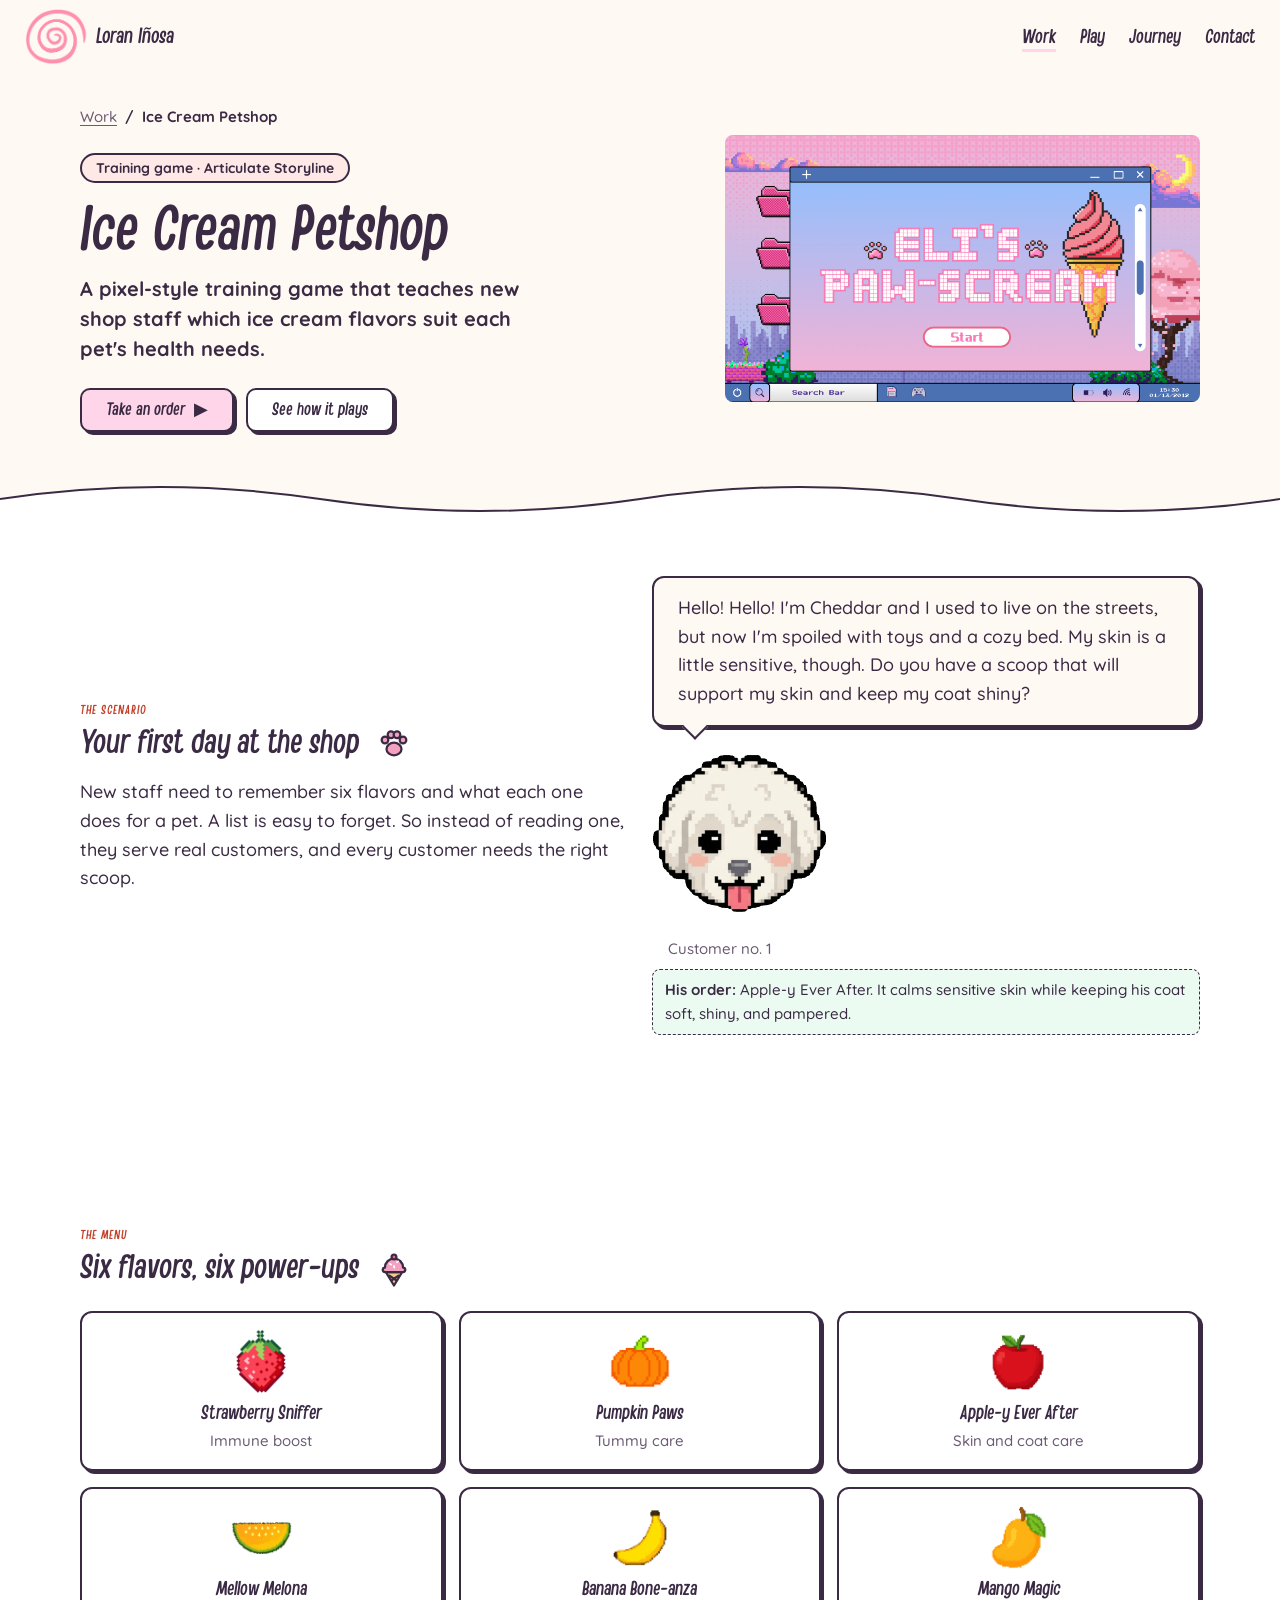
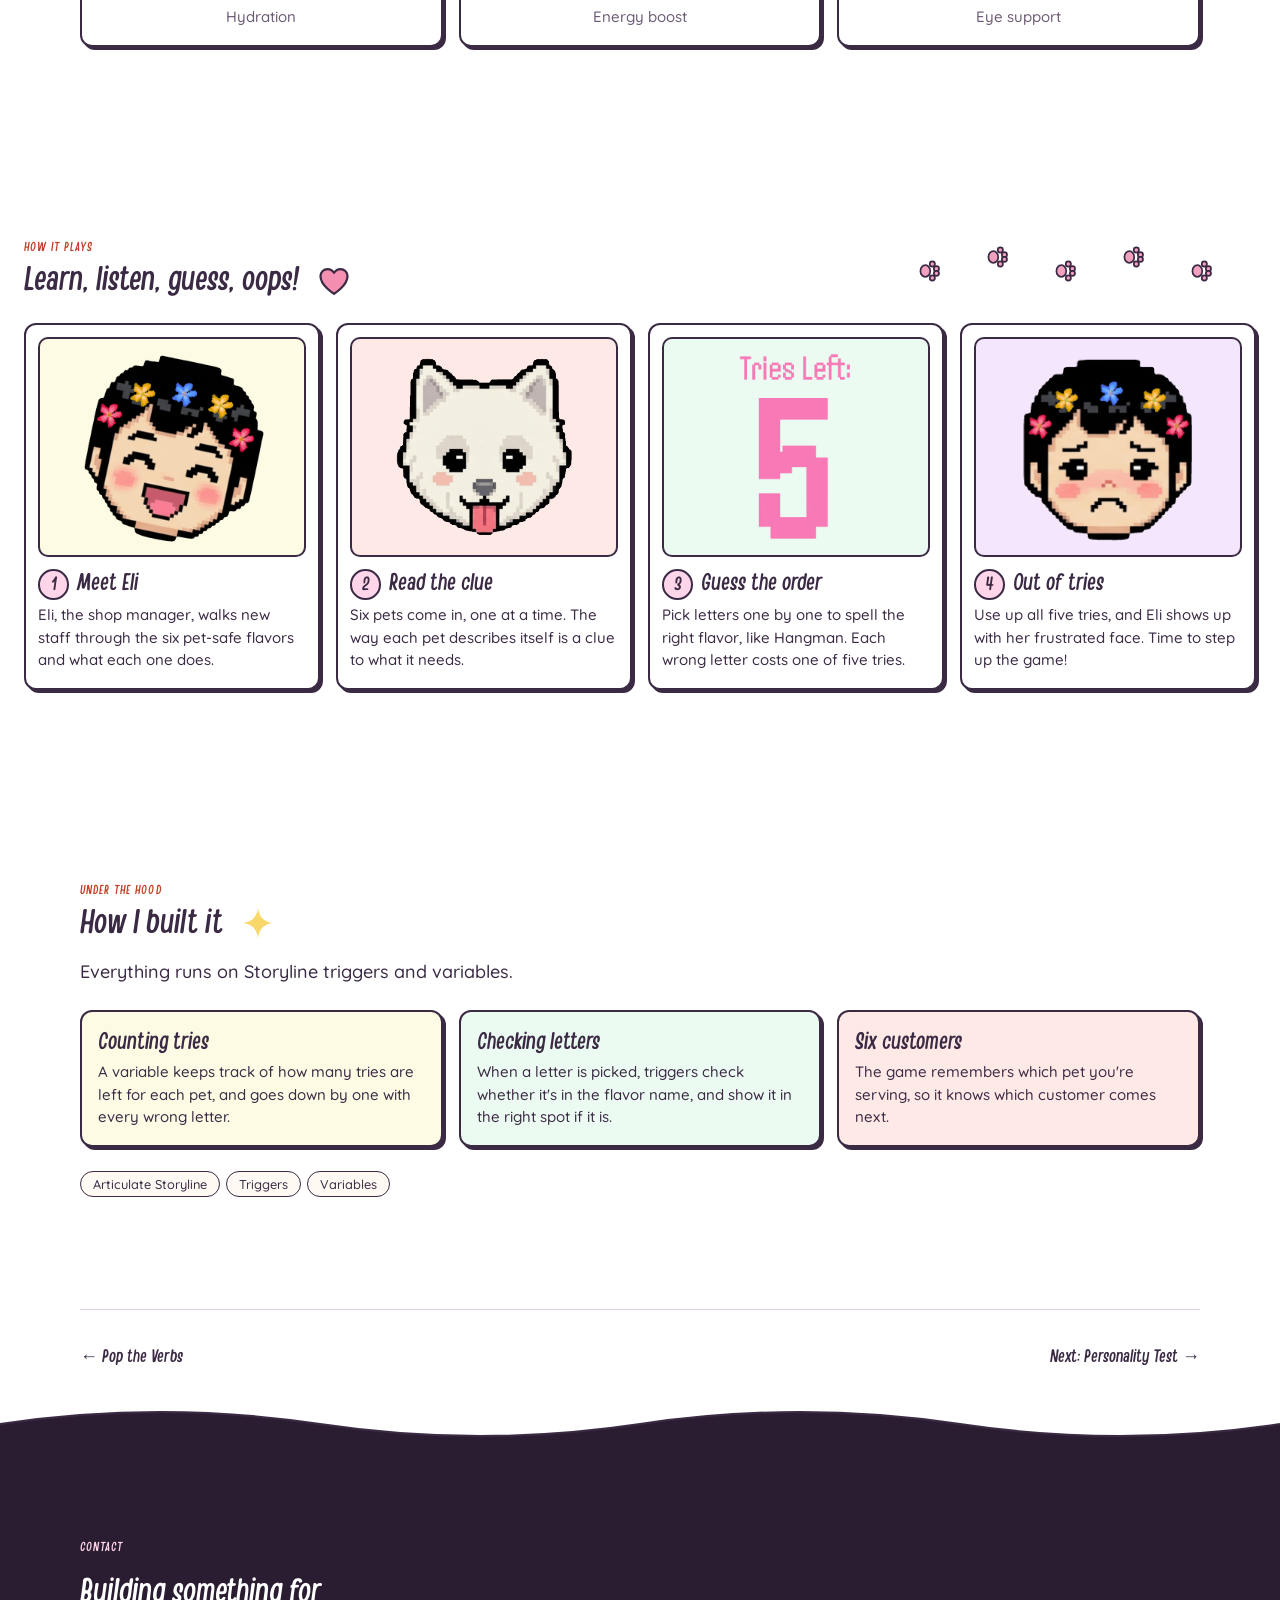
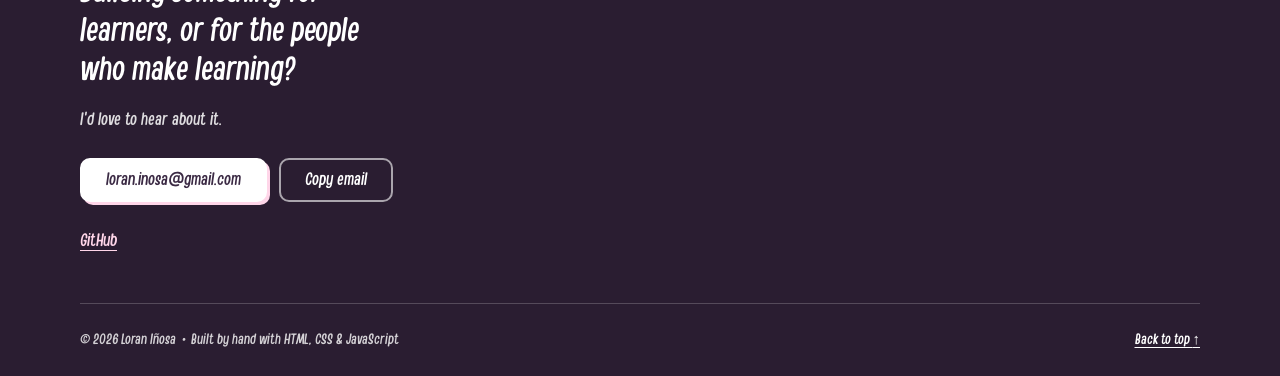
==== commit b16cfb1b: "Add files via upload" ====
--- a/ice-cream-pet-shop.html
+++ b/ice-cream-pet-shop.html
@@ -1,652 +1,652 @@
-<!doctype html>
-<html lang="en">
-  <head>
-    <meta charset="UTF-8" />
-    <meta name="viewport" content="width=device-width, initial-scale=1" />
-    <title>Ice Cream Petshop · Case study · Loran Iñosa</title>
-    <meta
-      name="description"
-      content="A pixel-style training game built in Articulate Storyline that teaches new shop staff which ice cream flavors suit each pet's health needs."
-    />
-
-    <link rel="stylesheet" href="css/styles.css" />
-    <script src="js/main.js" defer></script>
-  </head>
-  <body>
-    <a class="skip-link" href="#main">Skip to main content</a>
-
-    <!-- Doodle shapes, drawn once and reused with <use> -->
-    <svg
-      width="0"
-      height="0"
-      style="position: absolute"
-      aria-hidden="true"
-      focusable="false"
-    >
-      <symbol id="ic-strawberry" viewBox="0 0 24 24">
-        <path
-          fill="#F06292"
-          d="M12 21c-4.5-2.5-8-6.5-8-10.5C4 7.5 6.5 6 9 6.5c1.2.2 2.1.7 3 1.3.9-.6 1.8-1.1 3-1.3 2.5-.5 5 1 5 4 0 4-3.5 8-8 10.5z"
-        />
-        <path
-          fill="#8FD9AE"
-          d="M8 6.5c1-2 2.5-2.5 4-1.5 1.5-1 3-.5 4 1.5-1.5.6-2.8.8-4 .3-1.2.5-2.5.3-4-.3z"
-        />
-        <path fill="none" d="M12 5V2.5" />
-        <g fill="#FFE89A" stroke="none">
-          <circle cx="9" cy="11" r=".7" />
-          <circle cx="14.5" cy="10.5" r=".7" />
-          <circle cx="11.5" cy="14" r=".7" />
-          <circle cx="15" cy="14.5" r=".7" />
-          <circle cx="10" cy="17" r=".7" />
-        </g>
-      </symbol>
-      <symbol id="ic-apple" viewBox="0 0 24 24">
-        <path
-          fill="#F2727F"
-          d="M12 7.5c-1.5-1-3.5-1.5-5.2-.6C4.5 8.2 4 11 4.8 13.8 5.8 17.6 8.5 21 10.5 21c.7 0 1-.4 1.5-.4s.8.4 1.5.4c2 0 4.7-3.4 5.7-7.2.8-2.8.3-5.6-2-6.9-1.7-.9-3.7-.4-5.2.6z"
-        />
-        <path fill="none" d="M12 7.5c0-2 .5-3.5 1.5-4.5" />
-        <path fill="#8FD9AE" d="M13 5c1.5-2 3.5-2.2 5-1.5-1 1.8-3 2.3-5 1.5z" />
-        <path
-          fill="none"
-          stroke="#FFFFFF"
-          stroke-width="1.5"
-          d="M7 12c.3-1.2 1-2 2-2.3"
-        />
-      </symbol>
-      <symbol id="ic-mango" viewBox="0 0 24 24">
-        <path
-          fill="#FFC857"
-          d="M5 14c-1-5 3-10 9-10 4 0 6.5 3 6 7-.6 5-5 9-10 9-2.8 0-4.5-2.5-5-6z"
-        />
-        <ellipse cx="15" cy="9" rx="3" ry="2.2" fill="#F4A261" stroke="none" />
-        <path fill="#8FD9AE" d="M14 4c1-2 3-2.5 5-2-1 2-3 2.6-5 2z" />
-      </symbol>
-      <symbol id="ic-melon" viewBox="0 0 24 24">
-        <path fill="#6CC08B" d="M2 8h20a10 10 0 0 1-20 0z" />
-        <path fill="#CDEFB0" stroke="none" d="M4.5 8h15a7.5 7.5 0 0 1-15 0z" />
-        <g fill="#FFF9F4" stroke="none">
-          <circle cx="9" cy="11" r=".8" />
-          <circle cx="12" cy="13" r=".8" />
-          <circle cx="15" cy="11" r=".8" />
-        </g>
-      </symbol>
-      <symbol id="ic-banana" viewBox="0 0 24 24">
-        <path
-          fill="#FFE066"
-          d="M4 15c4 4 11 4 15-1 1.5-1.9 2.2-4.2 2-6.5l1.5-1-1-1.5-1.5.8c-.6 3.5-2.5 6.5-6 7.8-3.3 1.2-6.6.6-9.5-1.2z"
-        />
-        <path fill="none" d="M3.2 15.5l1-1.2" />
-      </symbol>
-      <symbol id="ic-pumpkin" viewBox="0 0 24 24">
-        <path
-          fill="#F6A04D"
-          d="M12 7c-2-1.5-6-1.5-8 1.5-2 3-1.5 8 1.5 10.5 2 1.6 4.5 1.5 6.5.5 2 1 4.5 1.1 6.5-.5 3-2.5 3.5-7.5 1.5-10.5-2-3-6-3-8-1.5z"
-        />
-        <path
-          fill="none"
-          d="M9 8c-1.5 3-1.5 7 0 11M15 8c1.5 3 1.5 7 0 11M12 7c0-1.5.5-3 2-4"
-        />
-        <path fill="#8FD9AE" d="M12.5 5c1.5-1 3-1 4 0-1.2 1-2.6 1-4 0z" />
-      </symbol>
-      <symbol id="ic-cone" viewBox="0 0 24 24">
-        <path fill="#F6C98B" d="M6.5 14h11L12 23z" />
-        <path fill="none" d="M9 16.5l4.5 3M15 16.5l-4.5 3" />
-        <path
-          d="M6 11a6 6 0 0 1 12 0c1 0 1.5.8 1.5 1.5S19 14 18 14H6c-1 0-1.5-.8-1.5-1.5S5 11 6 11z"
-        />
-        <path
-          fill="none"
-          stroke="#FFFFFF"
-          stroke-width="1.2"
-          d="M9 8.5l1 .5M14 7.5l.8-.6M12 10l.2 1"
-        />
-        <circle cx="12" cy="4" r="1.6" fill="#F06292" />
-      </symbol>
-      <symbol id="ic-paw" viewBox="0 0 24 24">
-        <ellipse cx="12" cy="16" rx="5" ry="4.2" />
-        <circle cx="6" cy="10" r="2.2" />
-        <circle cx="10" cy="6.5" r="2.2" />
-        <circle cx="14" cy="6.5" r="2.2" />
-        <circle cx="18" cy="10" r="2.2" />
-      </symbol>
-      <symbol id="ic-bone" viewBox="0 0 24 24">
-        <path
-          d="M7 9.5a2.5 2.5 0 1 1-2-4 2.5 2.5 0 1 1 4 2l6 6a2.5 2.5 0 1 1 2 4 2.5 2.5 0 1 1-4-2z"
-        />
-      </symbol>
-      <symbol id="ic-fish" viewBox="0 0 24 24">
-        <path d="M3 12c3-5 10-6 14-1l4-3v8l-4-3c-4 5-11 4-14-1z" />
-        <circle cx="7.5" cy="11" r="1" fill="#3B2A44" stroke="none" />
-      </symbol>
-      <symbol id="ic-heart" viewBox="0 0 24 24">
-        <path
-          d="M12 20.5S3 15 3 8.8C3 6 5.2 4 7.7 4c1.8 0 3.3 1 4.3 2.5C13 5 14.5 4 16.3 4 18.8 4 21 6 21 8.8 21 15 12 20.5 12 20.5z"
-        />
-      </symbol>
-      <symbol id="ic-sparkle" viewBox="0 0 24 24">
-        <path
-          d="M12 2C12.8 8 16 11.2 22 12 16 12.8 12.8 16 12 22 11.2 16 8 12.8 2 12 8 11.2 11.2 8 12 2z"
-        />
-      </symbol>
-    </svg>
-
-    <!-- Header -->
-    <header class="site-header">
-      <div class="container site-header__inner">
-        <a class="brand" href="index.html">
-          <img
-            class="brand__flower"
-            src="assets/images/spiral.png"
-            alt=""
-            width="64"
-            height="64"
-          />
-          <span class="brand__name"
-            >Loran<span class="brand__surname"> Iñosa</span></span
-          >
-        </a>
-        <nav class="site-nav" aria-label="Main">
-          <ul class="site-nav__list">
-            <li>
-              <a class="site-nav__link" href="work.html" aria-current="true"
-                >Work</a
-              >
-            </li>
-            <li><a class="site-nav__link" href="play.html">Play</a></li>
-            <li><a class="site-nav__link" href="journey.html">Journey</a></li>
-            <li><a class="site-nav__link" href="#contact">Contact</a></li>
-          </ul>
-        </nav>
-      </div>
-    </header>
-
-    <main id="main" class="cs-page icp-page">
-      <!-- What is it? -->
-      <section class="cs-hero">
-        <div class="container pv-hero">
-          <div class="wk-decor wk-decor--sides" aria-hidden="true">
-            <svg class="deco i-strawberry" style="top: 8%; left: -90px">
-              <use href="#ic-strawberry" />
-            </svg>
-            <svg class="deco i-sparkle-yellow" style="top: 30%; left: -50px">
-              <use href="#ic-sparkle" />
-            </svg>
-            <svg class="deco i-cone-pink" style="top: 50%; left: -85px">
-              <use href="#ic-cone" />
-            </svg>
-            <svg class="deco i-paw" style="top: 78%; left: -70px">
-              <use href="#ic-paw" />
-            </svg>
-            <svg class="deco i-cone-mint" style="top: 5%; right: -80px">
-              <use href="#ic-cone" />
-            </svg>
-            <svg class="deco i-heart" style="top: 30%; right: -60px">
-              <use href="#ic-heart" />
-            </svg>
-            <svg class="deco i-banana" style="top: 55%; right: -95px">
-              <use href="#ic-banana" />
-            </svg>
-            <svg class="deco i-sparkle-mint" style="top: 80%; right: -50px">
-              <use href="#ic-sparkle" />
-            </svg>
-          </div>
-
-          <div>
-            <nav class="breadcrumb" aria-label="Breadcrumb">
-              <ol>
-                <li><a href="work.html">Work</a></li>
-                <li aria-current="page">Ice Cream Petshop</li>
-              </ol>
-            </nav>
-
-            <p class="cs-pill cs-pill--rose">
-              Training game · Articulate Storyline
-            </p>
-            <h1 class="cs-title">Ice Cream Petshop</h1>
-            <p class="cs-lede">
-              A pixel-style training game that teaches new shop staff which ice
-              cream flavors suit each pet's health needs.
-            </p>
-
-            <div class="button-row">
-              <a
-                class="button button--primary"
-                href="https://icecream-pet-shop.netlify.app/story.html"
-                data-popup="Ice Cream Petshop"
-                target="_blank"
-                rel="noopener"
-              >
-                Take an order <span aria-hidden="true">▶</span>
-                <span class="visually-hidden">(opens the game)</span>
-              </a>
-              <a class="button button--secondary" href="#how-it-plays"
-                >See how it plays</a
-              >
-            </div>
-          </div>
-
-          <img
-            class="pv-hero__img"
-            src="assets/images/paw-sceam.png"
-            alt="The start screen of Eli's Paw-Scream, a pixel-style ice cream shop game"
-          />
-        </div>
-
-        <svg
-          class="wave wave--bottom"
-          viewBox="0 0 1200 40"
-          preserveAspectRatio="none"
-          aria-hidden="true"
-          focusable="false"
-        >
-          <path
-            class="wave__fill"
-            d="M0 20 C100 4 200 4 300 20 S500 36 600 20 S800 4 900 20 S1100 36 1200 20 V0 H0 Z"
-          />
-          <path
-            class="wave__line"
-            d="M0 20 C100 4 200 4 300 20 S500 36 600 20 S800 4 900 20 S1100 36 1200 20"
-          />
-        </svg>
-      </section>
-
-      <!-- The scenario -->
-      <section class="cs-section" aria-labelledby="scenario-title">
-        <div class="container cs-split cs-split--even">
-          <div class="wk-decor wk-decor--sides" aria-hidden="true">
-            <svg class="deco i-paw" style="top: 10%; left: -80px">
-              <use href="#ic-paw" />
-            </svg>
-            <svg class="deco i-bone" style="top: 35%; left: -100px">
-              <use href="#ic-bone" />
-            </svg>
-            <svg class="deco i-fish" style="top: 62%; left: -95px">
-              <use href="#ic-fish" />
-            </svg>
-            <svg class="deco i-paw-pink" style="top: 85%; left: -60px">
-              <use href="#ic-paw" />
-            </svg>
-            <svg class="deco i-heart" style="top: 12%; right: -65px">
-              <use href="#ic-heart" />
-            </svg>
-            <svg class="deco i-apple" style="top: 38%; right: -85px">
-              <use href="#ic-apple" />
-            </svg>
-            <svg class="deco i-paw" style="top: 65%; right: -75px">
-              <use href="#ic-paw" />
-            </svg>
-            <svg class="deco i-sparkle-yellow" style="top: 88%; right: -50px">
-              <use href="#ic-sparkle" />
-            </svg>
-          </div>
-
-          <div>
-            <p class="label">The scenario</p>
-            <h2 id="scenario-title">
-              Your first day at the shop
-              <svg
-                class="ic-doodle ic-doodle--paw"
-                viewBox="0 0 24 24"
-                aria-hidden="true"
-                focusable="false"
-              >
-                <use href="#ic-paw" />
-              </svg>
-            </h2>
-            <p>
-              New staff need to remember six flavors and what each one does for
-              a pet. A list is easy to forget. So instead of reading one, they
-              serve real customers, and every customer needs the right scoop.
-            </p>
-          </div>
-
-          <div>
-            <blockquote class="ic-quote cs-card">
-              <p>
-                Hello! Hello! I'm Cheddar and I used to live on the streets, but
-                now I'm spoiled with toys and a cozy bed. My skin is a little
-                sensitive, though. Do you have a scoop that will support my skin
-                and keep my coat shiny?
-              </p>
-            </blockquote>
-            <figure class="ic-speaker">
-              <img
-                src="assets/images/cheddar.gif"
-                alt="Cheddar, the first customer, at the counter"
-              />
-            </figure>
-            <p class="ic-quote__who">Customer no. 1</p>
-            <p class="ic-answer">
-              <strong>His order:</strong> Apple-y Ever After. It calms sensitive
-              skin while keeping his coat soft, shiny, and pampered.
-            </p>
-          </div>
-        </div>
-      </section>
-
-      <!-- The menu -->
-      <section class="cs-section" aria-labelledby="menu-title">
-        <div class="container">
-          <div class="wk-decor wk-decor--sides" aria-hidden="true">
-            <svg class="deco i-mango" style="top: 8%; left: -95px">
-              <use href="#ic-mango" />
-            </svg>
-            <svg class="deco i-strawberry" style="top: 35%; left: -80px">
-              <use href="#ic-strawberry" />
-            </svg>
-            <svg class="deco i-melon" style="top: 62%; left: -100px">
-              <use href="#ic-melon" />
-            </svg>
-            <svg class="deco i-sparkle-mint" style="top: 88%; left: -50px">
-              <use href="#ic-sparkle" />
-            </svg>
-            <svg class="deco i-banana" style="top: 10%; right: -100px">
-              <use href="#ic-banana" />
-            </svg>
-            <svg class="deco i-pumpkin" style="top: 38%; right: -90px">
-              <use href="#ic-pumpkin" />
-            </svg>
-            <svg class="deco i-apple" style="top: 64%; right: -80px">
-              <use href="#ic-apple" />
-            </svg>
-            <svg class="deco i-cone-lemon" style="top: 86%; right: -75px">
-              <use href="#ic-cone" />
-            </svg>
-          </div>
-
-          <p class="label">The menu</p>
-          <h2 id="menu-title">
-            Six flavors, six power-ups
-            <svg
-              class="ic-doodle ic-doodle--cone"
-              viewBox="0 0 24 24"
-              aria-hidden="true"
-              focusable="false"
-            >
-              <use href="#ic-cone" />
-            </svg>
-          </h2>
-
-          <ul class="ic-menu">
-            <li class="ic-flavor cs-card">
-              <img class="ic-fruit" src="assets/images/strawberry.png" alt="" />
-              <h3>Strawberry Sniffer</h3>
-              <p>Immune boost</p>
-            </li>
-            <li class="ic-flavor cs-card">
-              <img class="ic-fruit" src="assets/images/pumpkin.png" alt="" />
-              <h3>Pumpkin Paws</h3>
-              <p>Tummy care</p>
-            </li>
-            <li class="ic-flavor cs-card">
-              <img class="ic-fruit" src="assets/images/apple.png" alt="" />
-              <h3>Apple-y Ever After</h3>
-              <p>Skin and coat care</p>
-            </li>
-            <li class="ic-flavor cs-card">
-              <img class="ic-fruit" src="assets/images/melon.png" alt="" />
-              <h3>Mellow Melona</h3>
-              <p>Hydration</p>
-            </li>
-            <li class="ic-flavor cs-card">
-              <img class="ic-fruit" src="assets/images/banana.png" alt="" />
-              <h3>Banana Bone-anza</h3>
-              <p>Energy boost</p>
-            </li>
-            <li class="ic-flavor cs-card">
-              <img class="ic-fruit" src="assets/images/mango.png" alt="" />
-              <h3>Mango Magic</h3>
-              <p>Eye support</p>
-            </li>
-          </ul>
-        </div>
-      </section>
-
-      <!-- How it plays -->
-      <section
-        class="cs-section"
-        id="how-it-plays"
-        aria-labelledby="plays-title"
-      >
-        <div class="container container--wide">
-          <!-- Paw prints walking in -->
-          <div class="ic-trail" aria-hidden="true">
-            <svg class="deco i-paw-pink" style="left: 0; top: 14px">
-              <use href="#ic-paw" />
-            </svg>
-            <svg class="deco i-paw-pink" style="left: 20%; top: 0">
-              <use href="#ic-paw" />
-            </svg>
-            <svg class="deco i-paw-pink" style="left: 40%; top: 14px">
-              <use href="#ic-paw" />
-            </svg>
-            <svg class="deco i-paw-pink" style="left: 60%; top: 0">
-              <use href="#ic-paw" />
-            </svg>
-            <svg class="deco i-paw-pink" style="left: 80%; top: 14px">
-              <use href="#ic-paw" />
-            </svg>
-          </div>
-
-          <p class="label">How it plays</p>
-          <h2 id="plays-title">
-            Learn, listen, guess, oops!
-            <svg
-              class="ic-doodle ic-doodle--heart"
-              viewBox="0 0 24 24"
-              aria-hidden="true"
-              focusable="false"
-            >
-              <use href="#ic-heart" />
-            </svg>
-          </h2>
-
-          <ol class="cs-steps cs-steps--four">
-            <li class="cs-step cs-card">
-              <figure class="cs-media cs-media--lemon">
-                <img
-                  src="assets/images/Eli_emoji.gif"
-                  alt="Eli the manager introducing the ice cream flavors"
-                />
-              </figure>
-              <h3>
-                <span class="cs-step__num" aria-hidden="true">1</span>Meet Eli
-              </h3>
-              <p>
-                Eli, the shop manager, walks new staff through the six pet-safe
-                flavors and what each one does.
-              </p>
-            </li>
-
-            <li class="cs-step cs-card">
-              <figure class="cs-media cs-media--rose">
-                <img
-                  src="assets/images/chippy.gif"
-                  alt="Chippy, a pet customer, describing themselves at the counter"
-                />
-              </figure>
-              <h3>
-                <span class="cs-step__num" aria-hidden="true">2</span>Read the
-                clue
-              </h3>
-              <p>
-                Six pets come in, one at a time. The way each pet describes
-                itself is a clue to what it needs.
-              </p>
-            </li>
-
-            <li class="cs-step cs-card">
-              <figure class="cs-media cs-media--mint">
-                <img
-                  src="assets/images/tries.gif"
-                  alt="Five hearts showing the tries left for each pet"
-                />
-              </figure>
-              <h3>
-                <span class="cs-step__num" aria-hidden="true">3</span>Guess the
-                order
-              </h3>
-              <p>
-                Pick letters one by one to spell the right flavor, like Hangman.
-                Each wrong letter costs one of five tries.
-              </p>
-            </li>
-
-            <li class="cs-step cs-card">
-              <figure class="cs-media cs-media--mauve">
-                <img
-                  src="assets/images/Eli_wrong.gif"
-                  alt="Eli the manager looking frustrated after the player runs out of tries"
-                />
-              </figure>
-              <h3>
-                <span class="cs-step__num" aria-hidden="true">4</span>Out of
-                tries
-              </h3>
-              <p>
-                Use up all five tries, and Eli shows up with her frustrated
-                face. Time to step up the game!
-              </p>
-            </li>
-          </ol>
-        </div>
-      </section>
-
-      <!-- How I built it -->
-      <section class="cs-section" aria-labelledby="build-title">
-        <div class="container">
-          <div class="wk-decor wk-decor--sides" aria-hidden="true">
-            <svg class="deco i-cone-lemon" style="top: 15%; left: -80px">
-              <use href="#ic-cone" />
-            </svg>
-            <svg class="deco i-sparkle-yellow" style="top: 60%; left: -50px">
-              <use href="#ic-sparkle" />
-            </svg>
-            <svg class="deco i-melon" style="top: 20%; right: -100px">
-              <use href="#ic-melon" />
-            </svg>
-            <svg class="deco i-heart" style="top: 65%; right: -65px">
-              <use href="#ic-heart" />
-            </svg>
-          </div>
-
-          <p class="label">Under the hood</p>
-          <h2 id="build-title">
-            How I built it
-            <svg
-              class="ic-doodle ic-doodle--sparkle"
-              viewBox="0 0 24 24"
-              aria-hidden="true"
-              focusable="false"
-            >
-              <use href="#ic-sparkle" />
-            </svg>
-          </h2>
-          <p>Everything runs on Storyline triggers and variables.</p>
-
-          <ul class="cs-points">
-            <li class="cs-point cs-card">
-              <h3>Counting tries</h3>
-              <p>
-                A variable keeps track of how many tries are left for each pet,
-                and goes down by one with every wrong letter.
-              </p>
-            </li>
-            <li class="cs-point cs-card">
-              <h3>Checking letters</h3>
-              <p>
-                When a letter is picked, triggers check whether it's in the
-                flavor name, and show it in the right spot if it is.
-              </p>
-            </li>
-            <li class="cs-point cs-card">
-              <h3>Six customers</h3>
-              <p>
-                The game remembers which pet you're serving, so it knows which
-                customer comes next.
-              </p>
-            </li>
-          </ul>
-
-          <ul class="chips" aria-label="Built with">
-            <li class="chip">Articulate Storyline</li>
-            <li class="chip">Triggers</li>
-            <li class="chip">Variables</li>
-          </ul>
-        </div>
-      </section>
-
-      <!-- Previous / next -->
-      <div class="container">
-        <nav class="pager" aria-label="More projects">
-          <a class="text-link" href="pop-the-verbs.html"
-            ><span aria-hidden="true">←</span> Pop the Verbs</a
-          >
-          <a class="text-link" href="work.html#mythical-creature"
-            >Next: Personality Test <span aria-hidden="true">→</span></a
-          >
-        </nav>
-      </div>
-    </main>
-
-    <!-- Contact and footer -->
-    <footer class="site-footer" id="contact">
-      <svg
-        class="wave wave--top"
-        viewBox="0 0 1200 40"
-        preserveAspectRatio="none"
-        aria-hidden="true"
-        focusable="false"
-      >
-        <path
-          class="wave__fill"
-          d="M0 20 C100 4 200 4 300 20 S500 36 600 20 S800 4 900 20 S1100 36 1200 20 V40 H0 Z"
-        />
-        <path
-          class="wave__line"
-          d="M0 20 C100 4 200 4 300 20 S500 36 600 20 S800 4 900 20 S1100 36 1200 20"
-        />
-      </svg>
-
-      <div class="container">
-        <div class="contact">
-          <p class="label label--light">Contact</p>
-          <h2 class="contact__title">
-            Building something for learners, or for the people who make
-            learning?
-          </h2>
-          <p class="contact__text">I'd love to hear about it.</p>
-
-          <div class="contact__email">
-            <a class="button button--light" href="mailto:loran.inosa@gmail.com"
-              >loran.inosa@gmail.com</a
-            >
-            <button
-              type="button"
-              class="button button--outline-light"
-              data-copy-email="loran.inosa@gmail.com"
-            >
-              Copy email
-            </button>
-          </div>
-
-          <ul class="contact__links">
-            <li><a href="https://github.com/loran-secrethub">GitHub</a></li>
-          </ul>
-
-          <!-- Read aloud by screen readers when the email is copied -->
-          <p class="visually-hidden" aria-live="polite" data-copy-status></p>
-        </div>
-
-        <div class="site-footer__bottom">
-          <p>
-            © 2026 Loran Iñosa · Built by hand with HTML, CSS &amp; JavaScript
-          </p>
-          <a href="#top">Back to top <span aria-hidden="true">↑</span></a>
-        </div>
-      </div>
-    </footer>
-  </body>
-</html>
+<!doctype html>
+<html lang="en">
+  <head>
+    <meta charset="UTF-8" />
+    <meta name="viewport" content="width=device-width, initial-scale=1" />
+    <title>Ice Cream Petshop · Case study · Loran Iñosa</title>
+    <meta
+      name="description"
+      content="A pixel-style training game built in Articulate Storyline that teaches new shop staff which ice cream flavors suit each pet's health needs."
+    />
+
+    <link rel="stylesheet" href="css/styles.css" />
+    <script src="js/main.js" defer></script>
+  </head>
+  <body>
+    <a class="skip-link" href="#main">Skip to main content</a>
+
+    <!-- Doodle shapes, drawn once and reused with <use> -->
+    <svg
+      width="0"
+      height="0"
+      style="position: absolute"
+      aria-hidden="true"
+      focusable="false"
+    >
+      <symbol id="ic-strawberry" viewBox="0 0 24 24">
+        <path
+          fill="#F06292"
+          d="M12 21c-4.5-2.5-8-6.5-8-10.5C4 7.5 6.5 6 9 6.5c1.2.2 2.1.7 3 1.3.9-.6 1.8-1.1 3-1.3 2.5-.5 5 1 5 4 0 4-3.5 8-8 10.5z"
+        />
+        <path
+          fill="#8FD9AE"
+          d="M8 6.5c1-2 2.5-2.5 4-1.5 1.5-1 3-.5 4 1.5-1.5.6-2.8.8-4 .3-1.2.5-2.5.3-4-.3z"
+        />
+        <path fill="none" d="M12 5V2.5" />
+        <g fill="#FFE89A" stroke="none">
+          <circle cx="9" cy="11" r=".7" />
+          <circle cx="14.5" cy="10.5" r=".7" />
+          <circle cx="11.5" cy="14" r=".7" />
+          <circle cx="15" cy="14.5" r=".7" />
+          <circle cx="10" cy="17" r=".7" />
+        </g>
+      </symbol>
+      <symbol id="ic-apple" viewBox="0 0 24 24">
+        <path
+          fill="#F2727F"
+          d="M12 7.5c-1.5-1-3.5-1.5-5.2-.6C4.5 8.2 4 11 4.8 13.8 5.8 17.6 8.5 21 10.5 21c.7 0 1-.4 1.5-.4s.8.4 1.5.4c2 0 4.7-3.4 5.7-7.2.8-2.8.3-5.6-2-6.9-1.7-.9-3.7-.4-5.2.6z"
+        />
+        <path fill="none" d="M12 7.5c0-2 .5-3.5 1.5-4.5" />
+        <path fill="#8FD9AE" d="M13 5c1.5-2 3.5-2.2 5-1.5-1 1.8-3 2.3-5 1.5z" />
+        <path
+          fill="none"
+          stroke="#FFFFFF"
+          stroke-width="1.5"
+          d="M7 12c.3-1.2 1-2 2-2.3"
+        />
+      </symbol>
+      <symbol id="ic-mango" viewBox="0 0 24 24">
+        <path
+          fill="#FFC857"
+          d="M5 14c-1-5 3-10 9-10 4 0 6.5 3 6 7-.6 5-5 9-10 9-2.8 0-4.5-2.5-5-6z"
+        />
+        <ellipse cx="15" cy="9" rx="3" ry="2.2" fill="#F4A261" stroke="none" />
+        <path fill="#8FD9AE" d="M14 4c1-2 3-2.5 5-2-1 2-3 2.6-5 2z" />
+      </symbol>
+      <symbol id="ic-melon" viewBox="0 0 24 24">
+        <path fill="#6CC08B" d="M2 8h20a10 10 0 0 1-20 0z" />
+        <path fill="#CDEFB0" stroke="none" d="M4.5 8h15a7.5 7.5 0 0 1-15 0z" />
+        <g fill="#FFF9F4" stroke="none">
+          <circle cx="9" cy="11" r=".8" />
+          <circle cx="12" cy="13" r=".8" />
+          <circle cx="15" cy="11" r=".8" />
+        </g>
+      </symbol>
+      <symbol id="ic-banana" viewBox="0 0 24 24">
+        <path
+          fill="#FFE066"
+          d="M4 15c4 4 11 4 15-1 1.5-1.9 2.2-4.2 2-6.5l1.5-1-1-1.5-1.5.8c-.6 3.5-2.5 6.5-6 7.8-3.3 1.2-6.6.6-9.5-1.2z"
+        />
+        <path fill="none" d="M3.2 15.5l1-1.2" />
+      </symbol>
+      <symbol id="ic-pumpkin" viewBox="0 0 24 24">
+        <path
+          fill="#F6A04D"
+          d="M12 7c-2-1.5-6-1.5-8 1.5-2 3-1.5 8 1.5 10.5 2 1.6 4.5 1.5 6.5.5 2 1 4.5 1.1 6.5-.5 3-2.5 3.5-7.5 1.5-10.5-2-3-6-3-8-1.5z"
+        />
+        <path
+          fill="none"
+          d="M9 8c-1.5 3-1.5 7 0 11M15 8c1.5 3 1.5 7 0 11M12 7c0-1.5.5-3 2-4"
+        />
+        <path fill="#8FD9AE" d="M12.5 5c1.5-1 3-1 4 0-1.2 1-2.6 1-4 0z" />
+      </symbol>
+      <symbol id="ic-cone" viewBox="0 0 24 24">
+        <path fill="#F6C98B" d="M6.5 14h11L12 23z" />
+        <path fill="none" d="M9 16.5l4.5 3M15 16.5l-4.5 3" />
+        <path
+          d="M6 11a6 6 0 0 1 12 0c1 0 1.5.8 1.5 1.5S19 14 18 14H6c-1 0-1.5-.8-1.5-1.5S5 11 6 11z"
+        />
+        <path
+          fill="none"
+          stroke="#FFFFFF"
+          stroke-width="1.2"
+          d="M9 8.5l1 .5M14 7.5l.8-.6M12 10l.2 1"
+        />
+        <circle cx="12" cy="4" r="1.6" fill="#F06292" />
+      </symbol>
+      <symbol id="ic-paw" viewBox="0 0 24 24">
+        <ellipse cx="12" cy="16" rx="5" ry="4.2" />
+        <circle cx="6" cy="10" r="2.2" />
+        <circle cx="10" cy="6.5" r="2.2" />
+        <circle cx="14" cy="6.5" r="2.2" />
+        <circle cx="18" cy="10" r="2.2" />
+      </symbol>
+      <symbol id="ic-bone" viewBox="0 0 24 24">
+        <path
+          d="M7 9.5a2.5 2.5 0 1 1-2-4 2.5 2.5 0 1 1 4 2l6 6a2.5 2.5 0 1 1 2 4 2.5 2.5 0 1 1-4-2z"
+        />
+      </symbol>
+      <symbol id="ic-fish" viewBox="0 0 24 24">
+        <path d="M3 12c3-5 10-6 14-1l4-3v8l-4-3c-4 5-11 4-14-1z" />
+        <circle cx="7.5" cy="11" r="1" fill="#3B2A44" stroke="none" />
+      </symbol>
+      <symbol id="ic-heart" viewBox="0 0 24 24">
+        <path
+          d="M12 20.5S3 15 3 8.8C3 6 5.2 4 7.7 4c1.8 0 3.3 1 4.3 2.5C13 5 14.5 4 16.3 4 18.8 4 21 6 21 8.8 21 15 12 20.5 12 20.5z"
+        />
+      </symbol>
+      <symbol id="ic-sparkle" viewBox="0 0 24 24">
+        <path
+          d="M12 2C12.8 8 16 11.2 22 12 16 12.8 12.8 16 12 22 11.2 16 8 12.8 2 12 8 11.2 11.2 8 12 2z"
+        />
+      </symbol>
+    </svg>
+
+    <!-- Header -->
+    <header class="site-header">
+      <div class="container site-header__inner">
+        <a class="brand" href="index.html">
+          <img
+            class="brand__flower"
+            src="assets/images/spiral.png"
+            alt=""
+            width="64"
+            height="64"
+          />
+          <span class="brand__name"
+            >Loran<span class="brand__surname"> Iñosa</span></span
+          >
+        </a>
+        <nav class="site-nav" aria-label="Main">
+          <ul class="site-nav__list">
+            <li>
+              <a class="site-nav__link" href="work.html" aria-current="true"
+                >Work</a
+              >
+            </li>
+            <li><a class="site-nav__link" href="play.html">Play</a></li>
+            <li><a class="site-nav__link" href="journey.html">Journey</a></li>
+            <li><a class="site-nav__link" href="#contact">Contact</a></li>
+          </ul>
+        </nav>
+      </div>
+    </header>
+
+    <main id="main" class="cs-page icp-page">
+      <!-- What is it? -->
+      <section class="cs-hero">
+        <div class="container pv-hero">
+          <div class="wk-decor wk-decor--sides" aria-hidden="true">
+            <svg class="deco i-strawberry" style="top: 8%; left: -90px">
+              <use href="#ic-strawberry" />
+            </svg>
+            <svg class="deco i-sparkle-yellow" style="top: 30%; left: -50px">
+              <use href="#ic-sparkle" />
+            </svg>
+            <svg class="deco i-cone-pink" style="top: 50%; left: -85px">
+              <use href="#ic-cone" />
+            </svg>
+            <svg class="deco i-paw" style="top: 78%; left: -70px">
+              <use href="#ic-paw" />
+            </svg>
+            <svg class="deco i-cone-mint" style="top: 5%; right: -80px">
+              <use href="#ic-cone" />
+            </svg>
+            <svg class="deco i-heart" style="top: 30%; right: -60px">
+              <use href="#ic-heart" />
+            </svg>
+            <svg class="deco i-banana" style="top: 55%; right: -95px">
+              <use href="#ic-banana" />
+            </svg>
+            <svg class="deco i-sparkle-mint" style="top: 80%; right: -50px">
+              <use href="#ic-sparkle" />
+            </svg>
+          </div>
+
+          <div>
+            <nav class="breadcrumb" aria-label="Breadcrumb">
+              <ol>
+                <li><a href="work.html">Work</a></li>
+                <li aria-current="page">Ice Cream Petshop</li>
+              </ol>
+            </nav>
+
+            <p class="cs-pill cs-pill--rose">
+              Training game · Articulate Storyline
+            </p>
+            <h1 class="cs-title">Ice Cream Petshop</h1>
+            <p class="cs-lede">
+              A pixel-style training game that teaches new shop staff which ice
+              cream flavors suit each pet's health needs.
+            </p>
+
+            <div class="button-row">
+              <a
+                class="button button--primary"
+                href="https://icecream-pet-shop.netlify.app/story.html"
+                data-popup="Ice Cream Petshop"
+                target="_blank"
+                rel="noopener"
+              >
+                Take an order <span aria-hidden="true">▶</span>
+                <span class="visually-hidden">(opens the game)</span>
+              </a>
+              <a class="button button--secondary" href="#how-it-plays"
+                >See how it plays</a
+              >
+            </div>
+          </div>
+
+          <img
+            class="pv-hero__img"
+            src="assets/images/paw-sceam.png"
+            alt="The start screen of Eli's Paw-Scream, a pixel-style ice cream shop game"
+          />
+        </div>
+
+        <svg
+          class="wave wave--bottom"
+          viewBox="0 0 1200 40"
+          preserveAspectRatio="none"
+          aria-hidden="true"
+          focusable="false"
+        >
+          <path
+            class="wave__fill"
+            d="M0 20 C100 4 200 4 300 20 S500 36 600 20 S800 4 900 20 S1100 36 1200 20 V0 H0 Z"
+          />
+          <path
+            class="wave__line"
+            d="M0 20 C100 4 200 4 300 20 S500 36 600 20 S800 4 900 20 S1100 36 1200 20"
+          />
+        </svg>
+      </section>
+
+      <!-- The scenario -->
+      <section class="cs-section" aria-labelledby="scenario-title">
+        <div class="container cs-split cs-split--even">
+          <div class="wk-decor wk-decor--sides" aria-hidden="true">
+            <svg class="deco i-paw" style="top: 10%; left: -80px">
+              <use href="#ic-paw" />
+            </svg>
+            <svg class="deco i-bone" style="top: 35%; left: -100px">
+              <use href="#ic-bone" />
+            </svg>
+            <svg class="deco i-fish" style="top: 62%; left: -95px">
+              <use href="#ic-fish" />
+            </svg>
+            <svg class="deco i-paw-pink" style="top: 85%; left: -60px">
+              <use href="#ic-paw" />
+            </svg>
+            <svg class="deco i-heart" style="top: 12%; right: -65px">
+              <use href="#ic-heart" />
+            </svg>
+            <svg class="deco i-apple" style="top: 38%; right: -85px">
+              <use href="#ic-apple" />
+            </svg>
+            <svg class="deco i-paw" style="top: 65%; right: -75px">
+              <use href="#ic-paw" />
+            </svg>
+            <svg class="deco i-sparkle-yellow" style="top: 88%; right: -50px">
+              <use href="#ic-sparkle" />
+            </svg>
+          </div>
+
+          <div>
+            <p class="label">The scenario</p>
+            <h2 id="scenario-title">
+              Your first day at the shop
+              <svg
+                class="ic-doodle ic-doodle--paw"
+                viewBox="0 0 24 24"
+                aria-hidden="true"
+                focusable="false"
+              >
+                <use href="#ic-paw" />
+              </svg>
+            </h2>
+            <p>
+              New staff need to remember six flavors and what each one does for
+              a pet. A list is easy to forget. So instead of reading one, they
+              serve real customers, and every customer needs the right scoop.
+            </p>
+          </div>
+
+          <div>
+            <blockquote class="ic-quote cs-card">
+              <p>
+                Hello! Hello! I'm Cheddar and I used to live on the streets, but
+                now I'm spoiled with toys and a cozy bed. My skin is a little
+                sensitive, though. Do you have a scoop that will support my skin
+                and keep my coat shiny?
+              </p>
+            </blockquote>
+            <figure class="ic-speaker">
+              <img
+                src="assets/images/cheddar.gif"
+                alt="Cheddar, the first customer, at the counter"
+              />
+            </figure>
+            <p class="ic-quote__who">Customer no. 1</p>
+            <p class="ic-answer">
+              <strong>His order:</strong> Apple-y Ever After. It calms sensitive
+              skin while keeping his coat soft, shiny, and pampered.
+            </p>
+          </div>
+        </div>
+      </section>
+
+      <!-- The menu -->
+      <section class="cs-section" aria-labelledby="menu-title">
+        <div class="container">
+          <div class="wk-decor wk-decor--sides" aria-hidden="true">
+            <svg class="deco i-mango" style="top: 8%; left: -95px">
+              <use href="#ic-mango" />
+            </svg>
+            <svg class="deco i-strawberry" style="top: 35%; left: -80px">
+              <use href="#ic-strawberry" />
+            </svg>
+            <svg class="deco i-melon" style="top: 62%; left: -100px">
+              <use href="#ic-melon" />
+            </svg>
+            <svg class="deco i-sparkle-mint" style="top: 88%; left: -50px">
+              <use href="#ic-sparkle" />
+            </svg>
+            <svg class="deco i-banana" style="top: 10%; right: -100px">
+              <use href="#ic-banana" />
+            </svg>
+            <svg class="deco i-pumpkin" style="top: 38%; right: -90px">
+              <use href="#ic-pumpkin" />
+            </svg>
+            <svg class="deco i-apple" style="top: 64%; right: -80px">
+              <use href="#ic-apple" />
+            </svg>
+            <svg class="deco i-cone-lemon" style="top: 86%; right: -75px">
+              <use href="#ic-cone" />
+            </svg>
+          </div>
+
+          <p class="label">The menu</p>
+          <h2 id="menu-title">
+            Six flavors, six power-ups
+            <svg
+              class="ic-doodle ic-doodle--cone"
+              viewBox="0 0 24 24"
+              aria-hidden="true"
+              focusable="false"
+            >
+              <use href="#ic-cone" />
+            </svg>
+          </h2>
+
+          <ul class="ic-menu">
+            <li class="ic-flavor cs-card">
+              <img class="ic-fruit" src="assets/images/strawberry.png" alt="" />
+              <h3>Strawberry Sniffer</h3>
+              <p>Immune boost</p>
+            </li>
+            <li class="ic-flavor cs-card">
+              <img class="ic-fruit" src="assets/images/pumpkin.png" alt="" />
+              <h3>Pumpkin Paws</h3>
+              <p>Tummy care</p>
+            </li>
+            <li class="ic-flavor cs-card">
+              <img class="ic-fruit" src="assets/images/apple.png" alt="" />
+              <h3>Apple-y Ever After</h3>
+              <p>Skin and coat care</p>
+            </li>
+            <li class="ic-flavor cs-card">
+              <img class="ic-fruit" src="assets/images/melon.png" alt="" />
+              <h3>Mellow Melona</h3>
+              <p>Hydration</p>
+            </li>
+            <li class="ic-flavor cs-card">
+              <img class="ic-fruit" src="assets/images/banana.png" alt="" />
+              <h3>Banana Bone-anza</h3>
+              <p>Energy boost</p>
+            </li>
+            <li class="ic-flavor cs-card">
+              <img class="ic-fruit" src="assets/images/mango.png" alt="" />
+              <h3>Mango Magic</h3>
+              <p>Eye support</p>
+            </li>
+          </ul>
+        </div>
+      </section>
+
+      <!-- How it plays -->
+      <section
+        class="cs-section"
+        id="how-it-plays"
+        aria-labelledby="plays-title"
+      >
+        <div class="container container--wide">
+          <!-- Paw prints walking in -->
+          <div class="ic-trail" aria-hidden="true">
+            <svg class="deco i-paw-pink" style="left: 0; top: 14px">
+              <use href="#ic-paw" />
+            </svg>
+            <svg class="deco i-paw-pink" style="left: 20%; top: 0">
+              <use href="#ic-paw" />
+            </svg>
+            <svg class="deco i-paw-pink" style="left: 40%; top: 14px">
+              <use href="#ic-paw" />
+            </svg>
+            <svg class="deco i-paw-pink" style="left: 60%; top: 0">
+              <use href="#ic-paw" />
+            </svg>
+            <svg class="deco i-paw-pink" style="left: 80%; top: 14px">
+              <use href="#ic-paw" />
+            </svg>
+          </div>
+
+          <p class="label">How it plays</p>
+          <h2 id="plays-title">
+            Learn, listen, guess, oops!
+            <svg
+              class="ic-doodle ic-doodle--heart"
+              viewBox="0 0 24 24"
+              aria-hidden="true"
+              focusable="false"
+            >
+              <use href="#ic-heart" />
+            </svg>
+          </h2>
+
+          <ol class="cs-steps cs-steps--four">
+            <li class="cs-step cs-card">
+              <figure class="cs-media cs-media--lemon">
+                <img
+                  src="assets/images/Eli_emoji.gif"
+                  alt="Eli the manager introducing the ice cream flavors"
+                />
+              </figure>
+              <h3>
+                <span class="cs-step__num" aria-hidden="true">1</span>Meet Eli
+              </h3>
+              <p>
+                Eli, the shop manager, walks new staff through the six pet-safe
+                flavors and what each one does.
+              </p>
+            </li>
+
+            <li class="cs-step cs-card">
+              <figure class="cs-media cs-media--rose">
+                <img
+                  src="assets/images/chippy.gif"
+                  alt="Chippy, a pet customer, describing themselves at the counter"
+                />
+              </figure>
+              <h3>
+                <span class="cs-step__num" aria-hidden="true">2</span>Read the
+                clue
+              </h3>
+              <p>
+                Six pets come in, one at a time. The way each pet describes
+                itself is a clue to what it needs.
+              </p>
+            </li>
+
+            <li class="cs-step cs-card">
+              <figure class="cs-media cs-media--mint">
+                <img
+                  src="assets/images/tries.gif"
+                  alt="Five hearts showing the tries left for each pet"
+                />
+              </figure>
+              <h3>
+                <span class="cs-step__num" aria-hidden="true">3</span>Guess the
+                order
+              </h3>
+              <p>
+                Pick letters one by one to spell the right flavor, like Hangman.
+                Each wrong letter costs one of five tries.
+              </p>
+            </li>
+
+            <li class="cs-step cs-card">
+              <figure class="cs-media cs-media--mauve">
+                <img
+                  src="assets/images/Eli_wrong.gif"
+                  alt="Eli the manager looking frustrated after the player runs out of tries"
+                />
+              </figure>
+              <h3>
+                <span class="cs-step__num" aria-hidden="true">4</span>Out of
+                tries
+              </h3>
+              <p>
+                Use up all five tries, and Eli shows up with her frustrated
+                face. Time to step up the game!
+              </p>
+            </li>
+          </ol>
+        </div>
+      </section>
+
+      <!-- How I built it -->
+      <section class="cs-section" aria-labelledby="build-title">
+        <div class="container">
+          <div class="wk-decor wk-decor--sides" aria-hidden="true">
+            <svg class="deco i-cone-lemon" style="top: 15%; left: -80px">
+              <use href="#ic-cone" />
+            </svg>
+            <svg class="deco i-sparkle-yellow" style="top: 60%; left: -50px">
+              <use href="#ic-sparkle" />
+            </svg>
+            <svg class="deco i-melon" style="top: 20%; right: -100px">
+              <use href="#ic-melon" />
+            </svg>
+            <svg class="deco i-heart" style="top: 65%; right: -65px">
+              <use href="#ic-heart" />
+            </svg>
+          </div>
+
+          <p class="label">Under the hood</p>
+          <h2 id="build-title">
+            How I built it
+            <svg
+              class="ic-doodle ic-doodle--sparkle"
+              viewBox="0 0 24 24"
+              aria-hidden="true"
+              focusable="false"
+            >
+              <use href="#ic-sparkle" />
+            </svg>
+          </h2>
+          <p>Everything runs on Storyline triggers and variables.</p>
+
+          <ul class="cs-points">
+            <li class="cs-point cs-card">
+              <h3>Counting tries</h3>
+              <p>
+                A variable keeps track of how many tries are left for each pet,
+                and goes down by one with every wrong letter.
+              </p>
+            </li>
+            <li class="cs-point cs-card">
+              <h3>Checking letters</h3>
+              <p>
+                When a letter is picked, triggers check whether it's in the
+                flavor name, and show it in the right spot if it is.
+              </p>
+            </li>
+            <li class="cs-point cs-card">
+              <h3>Six customers</h3>
+              <p>
+                The game remembers which pet you're serving, so it knows which
+                customer comes next.
+              </p>
+            </li>
+          </ul>
+
+          <ul class="chips" aria-label="Built with">
+            <li class="chip">Articulate Storyline</li>
+            <li class="chip">Triggers</li>
+            <li class="chip">Variables</li>
+          </ul>
+        </div>
+      </section>
+
+      <!-- Previous / next -->
+      <div class="container">
+        <nav class="pager" aria-label="More projects">
+          <a class="text-link" href="pop-the-verbs.html"
+            ><span aria-hidden="true">←</span> Pop the Verbs</a
+          >
+          <a class="text-link" href="work.html#mythical-creature"
+            >Next: Personality Test <span aria-hidden="true">→</span></a
+          >
+        </nav>
+      </div>
+    </main>
+
+    <!-- Contact and footer -->
+    <footer class="site-footer" id="contact">
+      <svg
+        class="wave wave--top"
+        viewBox="0 0 1200 40"
+        preserveAspectRatio="none"
+        aria-hidden="true"
+        focusable="false"
+      >
+        <path
+          class="wave__fill"
+          d="M0 20 C100 4 200 4 300 20 S500 36 600 20 S800 4 900 20 S1100 36 1200 20 V40 H0 Z"
+        />
+        <path
+          class="wave__line"
+          d="M0 20 C100 4 200 4 300 20 S500 36 600 20 S800 4 900 20 S1100 36 1200 20"
+        />
+      </svg>
+
+      <div class="container">
+        <div class="contact">
+          <p class="label label--light">Contact</p>
+          <h2 class="contact__title">
+            Building something for learners, or for the people who make
+            learning?
+          </h2>
+          <p class="contact__text">I'd love to hear about it.</p>
+
+          <div class="contact__email">
+            <a class="button button--light" href="mailto:loran.inosa@gmail.com"
+              >loran.inosa@gmail.com</a
+            >
+            <button
+              type="button"
+              class="button button--outline-light"
+              data-copy-email="loran.inosa@gmail.com"
+            >
+              Copy email
+            </button>
+          </div>
+
+          <ul class="contact__links">
+            <li><a href="https://github.com/loran-secrethub">GitHub</a></li>
+          </ul>
+
+          <!-- Read aloud by screen readers when the email is copied -->
+          <p class="visually-hidden" aria-live="polite" data-copy-status></p>
+        </div>
+
+        <div class="site-footer__bottom">
+          <p>
+            © 2026 Loran Iñosa · Built by hand with HTML, CSS &amp; JavaScript
+          </p>
+          <a href="#top">Back to top <span aria-hidden="true">↑</span></a>
+        </div>
+      </div>
+    </footer>
+  </body>
+</html>
--- a/css/styles.css
+++ b/css/styles.css
@@ -1,4854 +1,4854 @@
-/* ==========================================================================
-   Loran Iñosa · Portfolio styles
-
-   1.  Fonts
-   2.  Design tokens
-   3.  Base
-   4.  Layout
-   5.  Accessibility
-   6.  Site header
-   7.  Site footer
-   8.  Shared components
-   9.  Doodles
-   10. Inner pages
-   11. Home page
-   12. Work page
-   13. Play page
-   14. Journey page
-   15. Case studies
-   16. Keyframes
-   ========================================================================== */
-
-
-/* ==========================================================================
-   1. Fonts
-   ========================================================================== */
-
-/* Handy Casual: the hand-drawn font for headings, buttons and labels */
-@font-face {
-  font-family: "Handy Casual";
-  src: url("../assets/font/handy-casual.otf") format("opentype");
-  font-weight: 400;
-  font-style: normal;
-  font-display: swap;
-}
-
-/* Quicksand: the rounded font for longer reading text */
-@font-face {
-  font-family: "Quicksand";
-  src: url("../assets/font/Quicksand-Light.ttf") format("truetype");
-  font-weight: 300;
-  font-style: normal;
-  font-display: swap;
-}
-
-@font-face {
-  font-family: "Quicksand";
-  src: url("../assets/font/Quicksand-Regular.ttf") format("truetype");
-  font-weight: 400;
-  font-style: normal;
-  font-display: swap;
-}
-
-@font-face {
-  font-family: "Quicksand";
-  src: url("../assets/font/Quicksand-Medium.ttf") format("truetype");
-  font-weight: 500;
-  font-style: normal;
-  font-display: swap;
-}
-
-@font-face {
-  font-family: "Quicksand";
-  src: url("../assets/font/Quicksand-SemiBold.ttf") format("truetype");
-  font-weight: 600;
-  font-style: normal;
-  font-display: swap;
-}
-
-@font-face {
-  font-family: "Quicksand";
-  src: url("../assets/font/Quicksand-Bold.ttf") format("truetype");
-  font-weight: 700;
-  font-style: normal;
-  font-display: swap;
-}
-
-
-/* ==========================================================================
-   2. Design tokens
-   ========================================================================== */
-
-:root {
-  /* Pastel palette */
-  --color-cream: #fff9f4;
-  --color-lemon: #fefbe5;
-  --color-pink: #ffd6e9;
-  --color-mint: #ecfbf2;
-  --color-mauve: #f4e6fd;
-  --color-lavender: #eee2f5;
-  --color-rose: #fee9e7;
-  --color-white: #ffffff;
-
-  /* Text and lines */
-  --color-plum: #3b2a44;
-  --color-plum-dark: #2a1d31;
-  --color-muted: #6b5a73;
-  --color-line: #dccde3;
-  --color-red: #c2412a;
-  --color-sticky: #ffe89a;
-
-  /* Doodle colors */
-  --doodle-yellow: #f9d86b;
-  --doodle-lemon: #ffe066;
-  --doodle-mint: #8fd9ae;
-  --doodle-green: #6cc08b;
-  --doodle-pink: #f48fb1;
-  --doodle-pink-soft: #f4a1c0;
-  --doodle-berry: #f06292;
-  --doodle-lavender: #c9a8e8;
-  --doodle-lilac: #e2ccf5;
-  --doodle-peach: #f4a99a;
-  --doodle-coral: #f9a88b;
-  --doodle-blue: #8ec5f0;
-  --doodle-bubble: #cde8fa;
-  --doodle-tan: #d9b48f;
-
-  /* Fonts */
-  --font-hand: "Handy Casual", "Comic Sans MS", cursive;
-  --font-clean: "Quicksand", "Segoe UI", system-ui, sans-serif;
-
-  /* Type sizes (phones first) */
-  --text-h1: 2.125rem;
-  --text-h2: 1.6875rem;
-  --text-h3: 1.3125rem;
-  --text-body: 1.0625rem;
-  --text-small: 0.9375rem;
-  --text-label: 0.8125rem;
-
-  /* Spacing */
-  --space-4: 4px;
-  --space-8: 8px;
-  --space-12: 12px;
-  --space-16: 16px;
-  --space-24: 24px;
-  --space-32: 32px;
-  --space-48: 48px;
-  --space-64: 64px;
-  --space-96: 96px;
-
-  /* Layout */
-  --gutter: var(--space-16);
-  --section-gap: var(--space-48);
-  --content-max: 1120px;
-  --reading-max: 68ch;
-  --header-height: 64px;
-
-  /* Shapes */
-  --radius-button: 10px;
-  --radius-card: 16px;
-  --radius-pill: 999px;
-  --shadow-sticker: 3px 3px 0 var(--color-plum);
-}
-
-@media (min-width: 768px) {
-  :root {
-    --text-h1: 3rem;
-    --text-h2: 2.125rem;
-    --text-h3: 1.5rem;
-    --text-body: 1.125rem;
-
-    --gutter: var(--space-24);
-    --section-gap: var(--space-96);
-    --header-height: 72px;
-  }
-}
-
-
-/* ==========================================================================
-   3. Base
-   ========================================================================== */
-
-*,
-*::before,
-*::after {
-  box-sizing: border-box;
-}
-
-html {
-  scroll-behavior: smooth;
-}
-
-body {
-  margin: 0;
-  background-color: var(--color-cream);
-  color: var(--color-plum);
-  font-family: var(--font-hand);
-  font-size: var(--text-body);
-  line-height: 1.6;
-  font-synthesis: none; /* Handy Casual has one style, so never fake bold */
-}
-
-h1,
-h2,
-h3 {
-  margin: 0 0 var(--space-16);
-  color: var(--color-plum);
-  font-family: var(--font-hand);
-  font-weight: 600;
-  text-wrap: balance;
-}
-
-h1 {
-  font-size: var(--text-h1);
-  line-height: 1.1;
-}
-
-h2 {
-  font-size: var(--text-h2);
-  line-height: 1.15;
-}
-
-h3 {
-  font-size: var(--text-h3);
-  line-height: 1.2;
-}
-
-p {
-  max-width: var(--reading-max);
-  margin: 0 0 var(--space-16);
-}
-
-a {
-  color: var(--color-plum);
-  text-decoration-thickness: 1px;
-  text-underline-offset: 0.2em;
-}
-
-a:hover {
-  color: var(--color-plum-dark);
-  text-decoration-thickness: 2px;
-}
-
-img,
-svg,
-video {
-  display: block;
-  max-width: 100%;
-  height: auto;
-}
-
-::selection {
-  background-color: var(--color-sticky);
-  color: var(--color-plum);
-}
-
-
-/* ==========================================================================
-   4. Layout
-   ========================================================================== */
-
-.container {
-  width: 100%;
-  max-width: calc(var(--content-max) + var(--gutter) * 2);
-  margin-inline: auto;
-  padding-inline: var(--gutter);
-}
-
-/* For sections that need more room, like rows of four cards */
-.container--wide {
-  max-width: calc(1400px + var(--gutter) * 2);
-}
-
-
-/* ==========================================================================
-   5. Accessibility
-   ========================================================================== */
-
-:focus-visible {
-  outline: 3px solid var(--color-plum);
-  outline-offset: 3px;
-  border-radius: 4px;
-}
-
-/* Hidden on screen, still read by screen readers */
-.visually-hidden {
-  position: absolute !important;
-  width: 1px;
-  height: 1px;
-  margin: -1px;
-  padding: 0;
-  overflow: hidden;
-  clip: rect(0 0 0 0);
-  white-space: nowrap;
-  border: 0;
-}
-
-/* "Skip to main content" slides in when focused with the keyboard */
-.skip-link {
-  position: absolute;
-  top: var(--space-16);
-  left: var(--space-16);
-  z-index: 100;
-  padding: var(--space-8) var(--space-16);
-  background-color: var(--color-plum);
-  border-radius: var(--radius-button);
-  color: var(--color-white);
-  font-weight: 700;
-  transform: translateY(-200%);
-}
-
-.skip-link:focus {
-  transform: translateY(0);
-}
-
-.skip-link:hover {
-  color: var(--color-white);
-}
-
-/* Jump links stop below the sticky header */
-[id] {
-  scroll-margin-top: 88px;
-}
-
-/* Respect "reduce motion" in the visitor's device settings */
-@media (prefers-reduced-motion: reduce) {
-  *,
-  *::before,
-  *::after {
-    animation-duration: 0.01ms !important;
-    animation-iteration-count: 1 !important;
-    transition-duration: 0.01ms !important;
-    scroll-behavior: auto !important;
-  }
-}
-
-
-/* ==========================================================================
-   6. Site header
-   ========================================================================== */
-
-.site-header {
-  position: sticky;
-  top: 0;
-  z-index: 50;
-  background-color: var(--color-cream);
-  transition: box-shadow 180ms ease;
-}
-
-/* main.js adds .is-scrolled once the page moves */
-.site-header.is-scrolled {
-  box-shadow: 0 4px 12px rgb(59 42 68 / 0.12);
-}
-
-.site-header__inner {
-  display: flex;
-  flex-wrap: wrap;
-  align-items: center;
-  justify-content: space-between;
-  gap: var(--space-8) var(--space-16);
-  max-width: 1900px;
-  min-height: var(--header-height);
-  padding-block: var(--space-8);
-}
-
-.brand {
-  display: inline-flex;
-  align-items: center;
-  gap: var(--space-8);
-  color: var(--color-plum);
-  font-family: var(--font-hand);
-  font-size: 1.375rem;
-  text-decoration: none;
-}
-
-.brand:hover {
-  color: var(--color-plum);
-}
-
-.brand__flower {
-  display: block;
-  flex-shrink: 0;
-  width: 48px;
-  height: auto;
-}
-
-/* Small phones show only the first name */
-.brand__surname {
-  display: none;
-}
-
-.site-nav__list {
-  display: flex;
-  gap: var(--space-12);
-  margin: 0;
-  padding: 0;
-  list-style: none;
-}
-
-.site-nav__link {
-  display: inline-block;
-  padding-block: var(--space-8);
-  color: var(--color-plum);
-  font-family: var(--font-hand);
-  font-size: 1.0625rem;
-  text-decoration: none;
-}
-
-.site-nav__link:hover,
-.site-nav__link[aria-current] {
-  color: var(--color-plum);
-  text-decoration: underline;
-  text-decoration-color: var(--color-pink);
-  text-decoration-thickness: 3px;
-  text-underline-offset: 6px;
-}
-
-@media (min-width: 480px) {
-  .brand__surname {
-    display: inline;
-  }
-}
-
-@media (min-width: 768px) {
-  .brand__flower {
-    width: 64px;
-  }
-
-  .site-nav__list {
-    gap: var(--space-24);
-  }
-
-  .site-nav__link {
-    font-size: 1.25rem;
-  }
-}
-
-@media (prefers-reduced-motion: no-preference) {
-  .brand__flower {
-    animation: spin 5s linear infinite;
-  }
-}
-
-
-/* ==========================================================================
-   7. Site footer
-   ========================================================================== */
-
-.site-footer {
-  position: relative;
-  padding-top: var(--section-gap);
-  background-color: var(--color-plum-dark);
-  color: var(--color-white);
-}
-
-.site-footer .wave__fill {
-  fill: var(--color-plum-dark);
-}
-
-.site-footer :focus-visible {
-  outline-color: var(--color-pink);
-}
-
-.contact__title {
-  max-width: 22ch;
-  color: var(--color-white);
-}
-
-.contact__text {
-  color: rgb(255 255 255 / 0.85);
-}
-
-.contact__email {
-  display: flex;
-  flex-wrap: wrap;
-  gap: var(--space-12);
-  margin-block: var(--space-24);
-}
-
-/* Full-width buttons on phones, easy to tap */
-.contact__email .button {
-  flex: 1 1 100%;
-}
-
-.contact__links {
-  display: flex;
-  flex-wrap: wrap;
-  gap: var(--space-24);
-  margin: 0;
-  padding: 0;
-  list-style: none;
-}
-
-.contact__links a {
-  color: var(--color-pink);
-  font-weight: 700;
-}
-
-.contact__links a:hover {
-  color: var(--color-white);
-}
-
-.site-footer__bottom {
-  display: flex;
-  flex-wrap: wrap;
-  justify-content: space-between;
-  gap: var(--space-12);
-  margin-top: var(--space-48);
-  padding-block: var(--space-24);
-  border-top: 1px solid rgb(255 255 255 / 0.2);
-  color: rgb(255 255 255 / 0.8);
-  font-size: var(--text-small);
-}
-
-.site-footer__bottom p {
-  margin: 0;
-}
-
-.site-footer__bottom a {
-  color: var(--color-white);
-}
-
-@media (min-width: 768px) {
-  .contact__email .button {
-    flex: 0 0 auto;
-  }
-}
-
-
-/* ==========================================================================
-   8. Shared components
-   ========================================================================== */
-
-/* --- Wavy edges ---
-   An SVG that hangs just outside the top or bottom of a section.
-   The 1px overlap hides any hairline gap. */
-
-.wave {
-  position: absolute;
-  left: 0;
-  width: 100%;
-  height: 24px;
-  pointer-events: none;
-}
-
-.wave--top {
-  bottom: calc(100% - 1px);
-}
-
-.wave--bottom {
-  top: calc(100% - 1px);
-}
-
-.wave__fill {
-  fill: var(--color-white);
-}
-
-.wave__line {
-  fill: none;
-  stroke: var(--color-plum);
-  stroke-width: 2;
-  vector-effect: non-scaling-stroke;
-}
-
-@media (min-width: 768px) {
-  .wave {
-    height: 40px;
-  }
-}
-
-/* --- Buttons: sticker style with a plum outline and shadow --- */
-
-.button {
-  display: inline-flex;
-  align-items: center;
-  justify-content: center;
-  gap: var(--space-8);
-  min-height: 44px;
-  padding: var(--space-8) var(--space-24);
-  border: 2px solid var(--color-plum);
-  border-radius: var(--radius-button);
-  box-shadow: var(--shadow-sticker);
-  color: var(--color-plum);
-  font-family: var(--font-hand);
-  font-size: 1.125rem;
-  font-weight: 400;
-  line-height: 1.2;
-  text-decoration: none;
-  cursor: pointer;
-  transition:
-    translate 120ms ease,
-    box-shadow 120ms ease,
-    background-color 180ms ease;
-}
-
-/* The sticker lifts on hover and presses down on click */
-.button:hover {
-  translate: -1px -1px;
-  box-shadow: 4px 4px 0 var(--color-plum);
-  color: var(--color-plum);
-}
-
-.button:active {
-  translate: 2px 2px;
-  box-shadow: 1px 1px 0 var(--color-plum);
-}
-
-.button--primary {
-  background-color: var(--color-pink);
-}
-
-.button--secondary {
-  background-color: var(--color-white);
-}
-
-.button--small {
-  min-height: 40px;
-  padding: 6px 20px;
-  font-size: 20px;
-}
-
-/* For the dark footer */
-.button--light {
-  background-color: var(--color-white);
-  border-color: var(--color-white);
-  box-shadow: 3px 3px 0 var(--color-pink);
-}
-
-.button--light:hover {
-  box-shadow: 4px 4px 0 var(--color-pink);
-}
-
-.button--outline-light {
-  background-color: transparent;
-  border-color: rgb(255 255 255 / 0.6);
-  box-shadow: none;
-  color: var(--color-white);
-}
-
-.button--outline-light:hover {
-  background-color: rgb(255 255 255 / 0.1);
-  border-color: var(--color-white);
-  box-shadow: none;
-  color: var(--color-white);
-}
-
-/* A row of buttons: full width on phones, side by side on bigger screens */
-.button-row {
-  display: flex;
-  flex-wrap: wrap;
-  gap: var(--space-12);
-  margin-top: var(--space-24);
-}
-
-.button-row .button {
-  flex: 1 1 100%;
-}
-
-@media (min-width: 768px) {
-  .button-row .button {
-    flex: 0 0 auto;
-  }
-}
-
-/* --- Labels and links --- */
-
-/* Small uppercase labels, like "CASE STUDY · STORYLINE" */
-.label {
-  color: var(--color-red);
-  font-family: var(--font-hand);
-  font-size: var(--text-label);
-  font-weight: 700;
-  line-height: 1.3;
-  letter-spacing: 0.08em;
-  text-transform: uppercase;
-}
-
-.label--light {
-  color: var(--color-pink);
-}
-
-.text-link {
-  font-weight: 700;
-  text-decoration: none;
-}
-
-.text-link:hover {
-  text-decoration: underline;
-}
-
-/* --- "Built with" chips --- */
-
-.chips {
-  display: flex;
-  flex-wrap: wrap;
-  gap: 6px;
-  margin: 0 0 var(--space-16);
-  padding: 0;
-  list-style: none;
-}
-
-.chip {
-  padding: 2px 12px;
-  background-color: var(--color-cream);
-  border: 1.5px solid var(--color-plum);
-  border-radius: var(--radius-pill);
-  font-family: var(--font-clean);
-  font-size: 0.8rem;
-  font-weight: 700;
-}
-
-/* --- Sticker card --- */
-
-.cs-card {
-  background-color: var(--color-white);
-  border: 2px solid var(--color-plum);
-  border-radius: 12px;
-  box-shadow: var(--shadow-sticker);
-}
-
-/* --- Project cards (Home and Play): picture on top, words below --- */
-
-.work-card {
-  position: relative;
-  z-index: 1;
-  display: flex;
-  flex-direction: column;
-  overflow: hidden;
-  background-color: var(--color-white);
-  border: 2px solid var(--color-plum);
-  border-radius: 12px;
-  box-shadow: var(--shadow-sticker);
-  color: var(--color-plum);
-}
-
-.work-card__art {
-  display: grid;
-  place-items: center;
-  min-height: 90px;
-  padding: 12px;
-  border-bottom: 2px solid var(--color-plum);
-}
-
-.work-card__art img {
-  width: auto;
-  height: 56px;
-}
-
-.work-card__art--rose {
-  background-color: var(--color-rose);
-}
-
-.work-card__art--mint {
-  background-color: var(--color-mint);
-}
-
-.work-card__art--lemon {
-  background-color: var(--color-lemon);
-}
-.work-card__art--pink {
-  background-color: var(--color-pink);
-}
-
-.work-card__body {
-  display: flex;
-  flex: 1;
-  flex-direction: column;
-  padding: 14px 16px 16px;
-}
-
-.work-card__title {
-  margin: 0 0 4px;
-  font-family: var(--font-clean);
-  font-size: 30px;
-  font-weight: 500;
-  line-height: 1.3;
-}
-
-.work-card__meta,
-.work-card__text {
-  font-family: var(--font-clean);
-  font-size: 18px;
-  font-weight: 700;
-}
-
-.work-card__meta {
-  margin: 0 0 12px;
-}
-
-.work-card__text {
-  margin: 0 0 16px;
-  line-height: 1.5;
-}
-
-.work-card__pill {
-  align-self: flex-start;
-  margin: 0 0 8px;
-  padding: 2px 14px;
-  background-color: var(--color-mint);
-  border: 2px solid var(--color-plum);
-  border-radius: var(--radius-pill);
-  font-family: var(--font-clean);
-  font-size: 0.8rem;
-  font-weight: 700;
-}
-
-/* Buttons line up at the bottom of the card */
-.work-card__actions {
-  display: flex;
-  flex-wrap: wrap;
-  gap: 12px;
-  margin-top: auto;
-}
-
-/* --- Game popup (built by main.js) --- */
-
-.game-popup {
-  width: min(1100px, 92vw);
-  padding: 0;
-  overflow: hidden;
-  background-color: var(--color-plum);
-  border: 3px solid var(--color-plum);
-  border-radius: 16px;
-  box-shadow: 6px 6px 0 var(--color-plum);
-}
-
-.game-popup::backdrop {
-  background-color: rgb(59 42 68 / 0.6);
-}
-
-/* The page behind can't scroll while a game is open */
-body:has(.game-popup[open]) {
-  overflow: hidden;
-}
-
-.game-popup__bar {
-  display: flex;
-  align-items: center;
-  justify-content: space-between;
-  gap: var(--space-16);
-  padding: var(--space-8) var(--space-12) var(--space-8) var(--space-24);
-  background-color: var(--color-pink);
-  border-bottom: 3px solid var(--color-plum);
-}
-
-.game-popup__name {
-  display: flex;
-  flex-wrap: wrap;
-  align-items: baseline;
-  gap: var(--space-4) var(--space-12);
-}
-
-.game-popup__title {
-  margin: 0;
-  color: var(--color-plum);
-  font-family: var(--font-hand);
-  font-size: 1.5rem;
-}
-
-.game-popup__note {
-  margin: 0;
-  color: var(--color-plum);
-  font-family: var(--font-clean);
-  font-size: 0.9375rem;
-  font-weight: 600;
-  opacity: 0.8;
-}
-
-.game-popup__actions {
-  display: flex;
-  align-items: center;
-  gap: var(--space-16);
-}
-
-.game-popup__newtab {
-  color: var(--color-plum);
-  font-family: var(--font-hand);
-  font-size: 1.125rem;
-}
-
-.game-popup__close {
-  display: grid;
-  place-items: center;
-  width: 40px;
-  height: 40px;
-  background-color: var(--color-white);
-  border: 2px solid var(--color-plum);
-  border-radius: 10px;
-  box-shadow: 2px 2px 0 var(--color-plum);
-  color: var(--color-plum);
-  font-size: 1.25rem;
-  cursor: pointer;
-}
-
-.game-popup__close:hover {
-  background-color: var(--color-lemon);
-}
-
-/* A 16:9 screen that never gets taller than the window */
-.game-popup__screen {
-  aspect-ratio: 16 / 9;
-  max-height: calc(90vh - 70px);
-}
-
-.game-popup__screen iframe {
-  display: block;
-  width: 100%;
-  height: 100%;
-  border: 0;
-}
-
-@media (prefers-reduced-motion: no-preference) {
-  .game-popup[open] {
-    animation: popup-in 250ms ease-out;
-  }
-}
-
-
-/* ==========================================================================
-   9. Doodles
-   Little SVG decorations. Each page draws its shapes once in a hidden
-   <svg> and reuses them with <use>. Positions are set in the HTML.
-   ========================================================================== */
-
-.deco {
-  position: absolute;
-  overflow: visible;
-  stroke: var(--color-plum);
-  stroke-width: 1.5;
-  stroke-linejoin: round;
-  stroke-linecap: round;
-}
-
-/* A layer for doodles that never blocks clicks */
-.wk-decor {
-  position: absolute;
-  inset: 0;
-  z-index: 0;
-  display: none;
-  pointer-events: none;
-}
-
-/* Around a page's intro: only when there's empty space beside the title */
-@media (min-width: 1200px) {
-  .wk-decor--hero {
-    display: block;
-  }
-}
-
-/* Beside the content: only when there's room in the margins */
-@media (min-width: 1360px) {
-  .wk-decor--sides {
-    display: block;
-  }
-}
-
-/* Shapes and colors */
-.d-star-yellow {
-  width: 52px;
-  height: 52px;
-  fill: var(--doodle-yellow);
-}
-
-.d-star-mint {
-  width: 40px;
-  height: 40px;
-  fill: var(--doodle-mint);
-}
-
-.d-heart-pink {
-  width: 42px;
-  height: 42px;
-  fill: var(--doodle-pink);
-}
-
-.d-heart-outline {
-  width: 48px;
-  height: 48px;
-  fill: var(--color-pink);
-}
-
-.d-sparkle-mint,
-.d-sparkle-lavender,
-.d-sparkle-peach,
-.d-sparkle-yellow {
-  stroke: none;
-}
-
-.d-sparkle-mint {
-  width: 26px;
-  height: 26px;
-  fill: var(--doodle-mint);
-}
-
-.d-sparkle-lavender {
-  width: 28px;
-  height: 28px;
-  fill: var(--doodle-lavender);
-}
-
-.d-sparkle-peach {
-  width: 24px;
-  height: 24px;
-  fill: var(--doodle-peach);
-}
-
-.d-sparkle-yellow {
-  width: 26px;
-  height: 26px;
-  fill: var(--doodle-yellow);
-}
-
-.d-swirl {
-  width: 44px;
-  height: 44px;
-  fill: none;
-  stroke: var(--doodle-lavender);
-  stroke-width: 2.2;
-}
-
-.d-squiggle {
-  width: 100px;
-  height: 24px;
-  fill: none;
-  stroke: var(--doodle-mint);
-  stroke-width: 3;
-}
-
-.d-flower-pink {
-  width: 32px;
-  height: 32px;
-  fill: var(--color-pink);
-}
-
-.d-flower-lavender {
-  width: 30px;
-  height: 30px;
-  fill: var(--doodle-lilac);
-}
-
-.d-cloud {
-  width: 44px;
-  height: 44px;
-  fill: var(--color-white);
-}
-
-.d-dots {
-  width: 30px;
-  height: 30px;
-  fill: var(--doodle-pink-soft);
-  stroke: none;
-}
-
-/* Office doodles (Worktext Studio) */
-.d-note,
-.d-page {
-  width: 40px;
-  height: 40px;
-}
-
-.d-pin {
-  width: 34px;
-  height: 34px;
-}
-
-.d-clip {
-  width: 34px;
-  height: 34px;
-  fill: none;
-  stroke: #9c86ac;
-  stroke-width: 2.2;
-}
-
-.d-check-mint,
-.d-check-pink {
-  width: 32px;
-  height: 32px;
-  fill: none;
-  stroke-width: 3.5;
-}
-
-.d-check-mint {
-  stroke: var(--doodle-mint);
-}
-
-.d-check-pink {
-  stroke: var(--doodle-pink);
-}
-
-@media (prefers-reduced-motion: no-preference) {
-  .wk-decor [class*="d-sparkle"] {
-    animation: doodle-twinkle 2.4s ease-in-out infinite;
-  }
-
-  .wk-decor [class*="d-sparkle"]:nth-child(even) {
-    animation-delay: 1.2s;
-  }
-
-  .wk-decor [class*="d-flower"] {
-    animation: spin 10s linear infinite;
-  }
-
-  .wk-decor .d-clip {
-    animation: doodle-rock 2.8s ease-in-out infinite alternate;
-  }
-
-  .wk-decor [class*="d-check"] {
-    animation: check-pop 2.4s ease-in-out infinite;
-  }
-}
-
-
-/* ==========================================================================
-   10. Inner pages
-   Shared by Work, Play, Journey and the case studies.
-   ========================================================================== */
-
-/* Quicksand for easier reading */
-.cs-page :where(p, dd, li) {
-  font-family: var(--font-clean);
-  font-weight: 500;
-}
-
-.cs-page .label {
-  font-family: var(--font-hand);
-}
-
-/* --- Page intro --- */
-
-.cs-hero {
-  padding-block: var(--space-32) var(--space-48);
-}
-
-.cs-pill {
-  display: inline-block;
-  margin: var(--space-8) 0 var(--space-12);
-  padding: 2px 14px;
-  background-color: var(--color-mint);
-  border: 2px solid var(--color-plum);
-  border-radius: var(--radius-pill);
-  font-size: 0.875rem;
-  font-weight: 700;
-}
-
-.cs-pill--lemon {
-  background-color: var(--color-lemon);
-}
-
-.cs-pill--rose {
-  background-color: var(--color-rose);
-}
-
-.cs-pill--mauve {
-  background-color: var(--color-mauve);
-}
-
-.cs-title {
-  margin-bottom: var(--space-8);
-  font-size: clamp(2.5rem, 6vw, 4rem);
-  font-weight: 400;
-}
-
-.cs-lede {
-  max-width: 40ch;
-  font-size: 1.25rem;
-  font-weight: 700;
-  line-height: 1.5;
-}
-
-/* "Work / Worktext Studio" */
-.breadcrumb ol {
-  display: flex;
-  flex-wrap: wrap;
-  gap: var(--space-8);
-  margin: 0 0 var(--space-16);
-  padding: 0;
-  color: var(--color-muted);
-  font-size: var(--text-small);
-  list-style: none;
-}
-
-.breadcrumb li + li::before {
-  content: "/";
-  margin-right: var(--space-8);
-}
-
-.breadcrumb a {
-  color: var(--color-muted);
-}
-
-.breadcrumb [aria-current="page"] {
-  color: var(--color-plum);
-  font-weight: 700;
-}
-
-/* --- Sections --- */
-
-.cs-section {
-  padding-block: var(--section-gap);
-}
-
-.cs-section--white {
-  background-color: var(--color-white);
-}
-
-.cs-section .label {
-  margin-bottom: var(--space-4);
-}
-
-/* Words on the left, a note or picture on the right */
-.cs-split {
-  display: grid;
-  gap: var(--space-24);
-  align-items: center;
-}
-
-@media (min-width: 768px) {
-  .cs-split {
-    grid-template-columns: minmax(0, 1fr) 260px;
-  }
-
-  .cs-split--even {
-    grid-template-columns: repeat(2, minmax(0, 1fr));
-  }
-}
-
-/* --- Yellow sticky note --- */
-
-.cs-note {
-  max-width: 260px;
-  padding: var(--space-16);
-  background-color: var(--color-sticky);
-  border: 1.5px solid var(--color-plum);
-  border-radius: 12px;
-  box-shadow: 2px 2px 0 var(--color-plum);
-}
-
-.cs-note p {
-  margin: 0;
-}
-
-.cs-note__label {
-  font-size: var(--text-label);
-  font-weight: 700;
-  letter-spacing: 0.08em;
-  text-transform: uppercase;
-}
-
-/* --- Numbered step cards --- */
-
-.cs-steps {
-  display: grid;
-  gap: var(--space-16);
-  margin: var(--space-24) 0 0;
-  padding: 0;
-  list-style: none;
-}
-
-.cs-step {
-  padding: var(--space-12) var(--space-12) var(--space-16);
-}
-
-.cs-step h3 {
-  margin: var(--space-12) 0 var(--space-4);
-  font-weight: 400;
-}
-
-.cs-step p {
-  margin: 0;
-  font-size: var(--text-small);
-  line-height: 1.5;
-}
-
-.cs-step__num {
-  display: inline-grid;
-  place-items: center;
-  width: 1.6em;
-  height: 1.6em;
-  margin-right: var(--space-8);
-  background-color: var(--color-pink);
-  border: 2px solid var(--color-plum);
-  border-radius: 50%;
-  font-size: 0.8em;
-}
-
-/* Colored frame around a picture or GIF */
-.cs-media {
-  margin: 0;
-  padding: var(--space-8);
-  background-color: var(--media-bg, var(--color-mint));
-  border: 2px solid var(--color-plum);
-  border-radius: 10px;
-}
-
-.cs-media img {
-  width: 100%;
-  border-radius: 6px;
-}
-
-.cs-media--lemon {
-  --media-bg: var(--color-lemon);
-}
-
-.cs-media--mint {
-  --media-bg: var(--color-mint);
-}
-
-.cs-media--rose {
-  --media-bg: var(--color-rose);
-}
-
-.cs-media--mauve {
-  --media-bg: var(--color-mauve);
-}
-
-/* Inside step cards, every frame is the same height and the picture fits inside */
-.cs-steps .cs-media {
-  display: flex;
-  align-items: center;
-  justify-content: center;
-  height: 220px;
-}
-
-.cs-steps .cs-media img {
-  width: auto;
-  max-width: 100%;
-  max-height: 100%;
-}
-
-@media (min-width: 768px) {
-  .cs-steps {
-    grid-template-columns: repeat(3, minmax(0, 1fr));
-  }
-
-  .cs-steps--four {
-    grid-template-columns: repeat(2, minmax(0, 1fr));
-  }
-
-  .cs-steps--big .cs-media {
-    height: 360px;
-  }
-}
-
-@media (min-width: 1024px) {
-  .cs-steps--four {
-    grid-template-columns: repeat(4, minmax(0, 1fr));
-  }
-
-  .cs-steps--big {
-    grid-template-columns: repeat(2, minmax(0, 1fr));
-  }
-}
-
-/* --- "How I built it" cards --- */
-
-.cs-points {
-  display: grid;
-  gap: var(--space-16);
-  margin: var(--space-24) 0;
-  padding: 0;
-  list-style: none;
-}
-
-.cs-point {
-  padding: var(--space-16);
-}
-
-.cs-point:nth-child(1),
-.cs-point:nth-child(5) {
-  background-color: var(--color-lemon);
-}
-
-.cs-point:nth-child(2),
-.cs-point:nth-child(6) {
-  background-color: var(--color-mint);
-}
-
-.cs-point:nth-child(3) {
-  background-color: var(--color-rose);
-}
-
-.cs-point:nth-child(4) {
-  background-color: var(--color-mauve);
-}
-
-.cs-point h3 {
-  margin-bottom: var(--space-4);
-  font-weight: 400;
-}
-
-.cs-point p {
-  margin: 0;
-  font-size: var(--text-small);
-  line-height: 1.5;
-}
-
-@media (min-width: 768px) {
-  .cs-points {
-    grid-template-columns: repeat(3, minmax(0, 1fr));
-  }
-}
-
-/* --- Teammate quote --- */
-
-.cs-quote {
-  margin: var(--space-24) 0;
-  padding: var(--space-16) var(--space-24);
-  background-color: var(--color-cream);
-}
-
-.cs-quote p {
-  margin: 0;
-}
-
-.cs-quote .cs-quote__who {
-  margin-top: var(--space-8);
-  color: var(--color-muted);
-  font-size: var(--text-small);
-}
-
-/* --- Flow boxes joined by arrows (Work page and Pop the Verbs) --- */
-
-.pv-scenes {
-  display: grid;
-  gap: var(--space-32);
-  margin: var(--space-16) 0 var(--space-32);
-  padding: 0;
-  list-style: none;
-}
-
-.pv-scene {
-  position: relative;
-  padding: var(--space-12);
-  text-align: center;
-}
-
-.pv-scene:nth-child(1) {
-  background-color: var(--color-lemon);
-}
-
-.pv-scene:nth-child(2) {
-  background-color: var(--color-mint);
-}
-
-.pv-scene:nth-child(3) {
-  background-color: var(--color-rose);
-}
-
-.pv-scene:nth-child(4) {
-  background-color: var(--color-mauve);
-}
-
-.pv-scene strong {
-  display: block;
-  font-family: var(--font-hand);
-  font-size: 1.25rem;
-  font-weight: 400;
-}
-
-.pv-scene span {
-  font-size: var(--text-small);
-}
-
-/* Arrow between boxes: down on phones, right on bigger screens */
-.pv-scene + .pv-scene::before {
-  content: "↓" / "";
-  position: absolute;
-  top: -28px;
-  left: 50%;
-  translate: -50% 0;
-  color: var(--color-plum);
-  font-weight: 700;
-}
-
-@media (min-width: 768px) {
-  .pv-scenes {
-    grid-template-columns: repeat(4, minmax(0, 1fr));
-  }
-
-  .pv-scene + .pv-scene::before {
-    content: "→" / "";
-    top: 50%;
-    left: -16px;
-    translate: -50% -50%;
-  }
-}
-
-/* --- Previous / next links --- */
-
-.pager {
-  display: flex;
-  flex-wrap: wrap;
-  justify-content: space-between;
-  gap: var(--space-16);
-  margin-bottom: 40px; /* room for the footer's wave */
-  padding-block: var(--space-32);
-  border-top: 1px solid var(--color-line);
-}
-/* The home page has a bigger header */
-.page-home .brand__name {
-  font-size: 35px;
-}
-
-.page-home .site-nav__link {
-  font-size: 30px;
-}
-
-/* ==========================================================================
-   11. Home page
-   ========================================================================== */
-
-/* --- Hero --- */
-
-.hero {
-  overflow: hidden;
-  padding-block: var(--space-48) var(--space-64);
-  background-color: var(--color-cream);
-  text-align: center;
-}
-
-.hero .container {
-  position: relative;
-}
-
-.hero__content {
-  position: relative;
-  z-index: 1;
-  display: flex;
-  flex-direction: column;
-  align-items: center;
-}
-
-.hero__pill {
-  margin: 0 0 var(--space-16);
-  padding: var(--space-4) var(--space-16);
-  background-color: var(--color-mint);
-  border: 2px solid var(--color-plum);
-  border-radius: var(--radius-pill);
-  font-size: 45px;
-  line-height: 1.3;
-}
-
-.hero__title {
-  margin: 0 auto var(--space-24);
-  font-size: clamp(2rem, 4.2vw, 3.25rem);
-  font-weight: 400;
-  line-height: 1.15;
-}
-
-/* Keeps the highlight, squiggle and cursor together with "want to click." */
-.hero__click {
-  position: relative;
-  display: inline-block;
-  white-space: nowrap;
-}
-
-.hero__highlight {
-  display: inline-block;
-  margin-left: -0.3em;
-  padding: 0.05em 0.3em 0.05em 0.6em;
-  background: url("../assets/images/highlight.svg") center / 100% 100% no-repeat;
-  color: var(--color-plum);
-  line-height: 1;
-  white-space: nowrap;
-}
-
-.hero__squiggle {
-  position: absolute;
-  bottom: -0.35em;
-  left: 0.3em;
-  width: calc(100% - 0.3em);
-  height: 0.22em;
-  overflow: visible;
-  fill: none;
-  stroke: var(--doodle-pink-soft);
-  stroke-width: 2.5;
-  stroke-linecap: round;
-  vector-effect: non-scaling-stroke;
-  pointer-events: none;
-}
-
-.hero__cursor {
-  position: absolute;
-  right: -0.3em;
-  bottom: -0.45em;
-  width: 0.55em;
-  fill: var(--color-white);
-  stroke: var(--color-plum);
-  stroke-width: 1.5;
-  stroke-linejoin: round;
-  transform-origin: top left;
-  pointer-events: none;
-}
-
-.hero__text {
-  max-width: 52ch;
-  margin: 0 auto var(--space-16);
-  font-family: var(--font-clean);
-  font-size: 25px;
-  font-weight: 700;
-}
-
-.hero__definition {
-  max-width: 52ch;
-  margin: 0 auto var(--space-32);
-  color: var(--color-muted);
-  font-family: var(--font-clean);
-  font-size: 20px;
-  font-weight: 600;
-  line-height: 1.5;
-}
-
-/* A short pink dash above the definition */
-.hero__definition::before {
-  content: "";
-  display: block;
-  width: 48px;
-  height: 4px;
-  margin: 0 auto var(--space-12);
-  background-color: var(--color-pink);
-  border-radius: 2px;
-}
-
-.hero__actions {
-  position: relative;
-  display: flex;
-  flex-wrap: wrap;
-  justify-content: center;
-  gap: var(--space-12);
-  width: 100%;
-}
-
-.hero__actions .button {
-  flex: 1 1 100%;
-  min-height: 52px;
-  padding: var(--space-12) var(--space-32);
-  font-size: 25px;
-}
-
-/* "psst, start here" with a curvy arrow pointing at the first button */
-.hero__nudge {
-  position: absolute;
-  top: -20px;
-  right: calc(50% + 240px);
-  display: none;
-  pointer-events: none;
-}
-
-.hero__nudge-arrow {
-  width: 150px;
-  height: auto;
-  margin-left: auto;
-  overflow: visible;
-  fill: none;
-  stroke: var(--doodle-lavender);
-  stroke-width: 3;
-  stroke-linecap: round;
-  stroke-linejoin: round;
-}
-
-.hero__nudge-text {
-  margin: -6px 0 0;
-  color: var(--color-muted);
-  font-family: var(--font-hand);
-  font-size: 1.375rem;
-  white-space: nowrap;
-}
-
-@media (min-width: 768px) {
-  .hero__actions .button {
-    flex: 0 0 auto;
-    min-width: 200px;
-  }
-}
-
-@media (min-width: 960px) {
-  .hero {
-    padding-block: var(--space-64) var(--space-96);
-  }
-
-  .hero__nudge {
-    display: block;
-  }
-}
-
-/* Hero doodles */
-.hero__decor {
-  position: absolute;
-  inset: 0;
-  z-index: 0;
-  display: none;
-  pointer-events: none;
-}
-
-@media (min-width: 768px) {
-  .hero__decor {
-    display: block;
-  }
-}
-
-.deco--sparkle-peach {
-  top: 10%;
-  left: 22%;
-  width: 24px;
-  height: 24px;
-  fill: var(--doodle-peach);
-  stroke: none;
-}
-
-.deco--star-yellow {
-  top: 28%;
-  left: 6%;
-  width: 60px;
-  height: 60px;
-  fill: var(--doodle-yellow);
-}
-
-.deco--heart-pink {
-  top: 55%;
-  left: 12%;
-  width: 44px;
-  height: 44px;
-  fill: var(--doodle-pink);
-}
-
-.deco--sparkle-mint {
-  top: 70%;
-  left: 3%;
-  width: 26px;
-  height: 26px;
-  fill: var(--doodle-mint);
-  stroke: none;
-}
-
-.deco--sparkle-lavender {
-  top: 8%;
-  right: 22%;
-  width: 28px;
-  height: 28px;
-  fill: var(--doodle-lavender);
-  stroke: none;
-}
-
-.deco--heart-outline {
-  top: 26%;
-  right: 5%;
-  width: 52px;
-  height: 52px;
-  fill: var(--color-pink);
-}
-
-.deco--sparkle-yellow {
-  top: 46%;
-  right: 4%;
-  width: 26px;
-  height: 26px;
-  fill: var(--doodle-yellow);
-  stroke: none;
-}
-
-.deco--star-mint {
-  top: 64%;
-  right: 9%;
-  width: 40px;
-  height: 40px;
-  fill: var(--doodle-mint);
-}
-
-.deco--swirl {
-  top: 4%;
-  right: 5%;
-  width: 48px;
-  height: 48px;
-  fill: none;
-  stroke: var(--doodle-lavender);
-  stroke-width: 2.2;
-}
-
-.deco--squiggle {
-  top: 84%;
-  right: 6%;
-  width: 100px;
-  height: 24px;
-  fill: none;
-  stroke: var(--doodle-mint);
-  stroke-width: 3;
-}
-
-@media (prefers-reduced-motion: no-preference) {
-  /* Each line rises in, one after another */
-  .hero__content > * {
-    animation: rise-in 400ms ease-out both;
-  }
-
-  .hero__content > :nth-child(2) {
-    animation-delay: 80ms;
-  }
-
-  .hero__content > :nth-child(3) {
-    animation-delay: 160ms;
-  }
-
-  .hero__content > :nth-child(4) {
-    animation-delay: 240ms;
-  }
-
-  .hero__content > :nth-child(5) {
-    animation-delay: 320ms;
-  }
-
-  /* The cursor clicks "want to click." on a loop */
-  .hero__cursor {
-    animation: cursor-click 2.6s ease-in-out infinite;
-  }
-
-  .hero__highlight {
-    animation: highlight-press 2.6s ease-in-out infinite;
-  }
-}
-
-/* --- Journey strip: "How I got here" --- */
-
-.journey-strip {
-  --step-gap: var(--space-24);
-  position: relative;
-  z-index: 2;
-  padding-block: var(--space-48);
-  background-color: var(--color-lavender);
-}
-
-.journey-strip .wave__fill {
-  fill: var(--color-lavender);
-}
-
-.journey-strip__header {
-  position: relative;
-  display: flex;
-  flex-wrap: wrap;
-  align-items: baseline;
-  justify-content: space-between;
-  gap: var(--space-8) var(--space-24);
-  margin-bottom: var(--space-48);
-}
-
-.journey-strip__title {
-  margin: 0;
-  color: var(--color-plum);
-  font-size: 25px;
-}
-
-.journey-strip__link {
-  font-size: 20px;
-  font-weight: 700;
-  text-decoration: none;
-}
-
-.journey-strip__link:hover {
-  text-decoration: underline;
-}
-
-.journey-strip__list {
-  display: grid;
-  gap: var(--step-gap);
-  margin: 0;
-  padding: 0;
-  list-style: none;
-}
-
-/* Phones: dot on the left, words on the right, line going down */
-.journey-step {
-  position: relative;
-  padding-left: var(--space-32);
-}
-
-/* Each step's dot color, and the color its line fades into */
-.journey-step:nth-child(1) {
-  --step: 0;
-  --dot: #f8dde6;
-  --next: var(--doodle-pink-soft);
-}
-
-.journey-step:nth-child(2) {
-  --step: 1;
-  --dot: var(--doodle-pink-soft);
-  --next: var(--doodle-pink);
-}
-
-.journey-step:nth-child(3) {
-  --step: 2;
-  --dot: var(--doodle-pink);
-  --next: var(--doodle-berry);
-}
-
-.journey-step:nth-child(4) {
-  --step: 3;
-  --dot: var(--doodle-berry);
-  --next: #d94f83;
-}
-
-.journey-step:nth-child(5) {
-  --step: 4;
-  --dot: #d94f83;
-}
-
-.journey-step__dot {
-  position: absolute;
-  top: 2px;
-  left: 0;
-  z-index: 1;
-  width: 24px;
-  height: 24px;
-  background-color: var(--color-white);
-  border: 4px solid var(--dot);
-  border-radius: 50%;
-}
-
-.journey-step--current .journey-step__dot {
-  background-color: #d94f83;
-}
-
-.journey-step:not(:last-child)::before {
-  content: "";
-  position: absolute;
-  top: 14px;
-  left: 9.5px;
-  width: 5px;
-  height: calc(100% + var(--step-gap));
-  background: linear-gradient(to bottom, var(--dot), var(--next));
-}
-
-.journey-step__role {
-  margin: 0 0 var(--space-4);
-  font-size: var(--text-small);
-  font-weight: 700;
-  line-height: 1.4;
-}
-
-.journey-step__note {
-  margin: 0;
-  color: var(--color-muted);
-  font-size: var(--text-small);
-  line-height: 1.4;
-}
-
-/* Tablets and up: the line runs left to right */
-@media (min-width: 768px) {
-  .journey-strip {
-    --step-gap: var(--space-16);
-  }
-
-  .journey-strip__list {
-    grid-template-columns: repeat(5, 1fr);
-  }
-
-  .journey-step {
-    padding-top: 40px;
-    padding-left: 0;
-  }
-
-  .journey-step__dot {
-    top: 0;
-  }
-
-  .journey-step:not(:last-child)::before {
-    top: 9.5px;
-    left: 12px;
-    width: calc(100% + var(--step-gap));
-    height: 5px;
-    background: linear-gradient(to right, var(--dot), var(--next));
-  }
-}
-
-/* Paper airplane with a dashed trail */
-.journey-plane {
-  position: absolute;
-  top: -6px;
-  left: 26%;
-  display: none;
-  width: 120px;
-  height: auto;
-  overflow: visible;
-  pointer-events: none;
-}
-
-.journey-plane__trail {
-  fill: none;
-  stroke: var(--color-plum);
-  stroke-width: 2;
-  stroke-dasharray: 4 5;
-  stroke-linecap: round;
-}
-
-.journey-plane__body {
-  fill: var(--color-white);
-  stroke: var(--color-plum);
-  stroke-width: 2;
-  stroke-linejoin: round;
-}
-
-.journey-plane__fold {
-  fill: none;
-  stroke: var(--color-plum);
-  stroke-width: 2;
-  stroke-linecap: round;
-}
-
-/* Rainbow above the "now" dot */
-.journey-rainbow {
-  position: absolute;
-  top: -38px;
-  left: -18px;
-  display: none;
-  width: 60px;
-  height: auto;
-  overflow: visible;
-  pointer-events: none;
-}
-
-.journey-rainbow path {
-  fill: none;
-  stroke-width: 5;
-  stroke-linecap: round;
-}
-
-.journey-rainbow__pink {
-  stroke: var(--doodle-pink-soft);
-}
-
-.journey-rainbow__yellow {
-  stroke: var(--doodle-yellow);
-}
-
-.journey-rainbow__mint {
-  stroke: var(--doodle-mint);
-}
-
-@media (min-width: 768px) {
-  .journey-plane,
-  .journey-rainbow {
-    display: block;
-  }
-}
-
-/* The line draws itself when it scrolls into view.
-   main.js adds .will-draw, then .is-drawn once it's on screen. */
-@media (prefers-reduced-motion: no-preference) {
-  .journey-strip {
-    --draw-from: 1 0;
-  }
-
-  .journey-step:not(:last-child)::before {
-    transform-origin: top center;
-  }
-
-  .journey-strip.will-draw .journey-step:not(:last-child)::before {
-    scale: var(--draw-from);
-  }
-
-  .journey-strip.will-draw .journey-step__dot {
-    opacity: 0.3;
-    scale: 0.6;
-  }
-
-  .journey-strip.is-drawn .journey-step:not(:last-child)::before {
-    animation: draw-line 300ms ease-out forwards;
-    animation-delay: calc(var(--step) * 180ms + 120ms);
-  }
-
-  .journey-strip.is-drawn .journey-step__dot {
-    animation: dot-in 250ms ease-out forwards;
-    animation-delay: calc(var(--step) * 180ms);
-  }
-}
-
-@media (prefers-reduced-motion: no-preference) and (min-width: 768px) {
-  .journey-strip {
-    --draw-from: 0 1;
-  }
-
-  .journey-step:not(:last-child)::before {
-    transform-origin: left center;
-  }
-}
-
-/* --- Featured works --- */
-
-.work-band {
-  position: relative;
-  z-index: 1;
-  overflow-x: clip;
-  padding-block: calc(var(--space-48) + 40px) var(--space-64);
-  background-color: var(--color-cream);
-}
-
-.work-band .wave__fill {
-  fill: var(--color-cream);
-}
-
-.work-band__inner {
-  position: relative;
-  width: min(100% - 2rem, 1100px);
-  margin-inline: auto;
-}
-
-.work-band__title {
-  display: flex;
-  align-items: center;
-  gap: 12px;
-  margin: 0 0 var(--space-4);
-  color: var(--color-plum);
-  font-family: var(--font-hand);
-  font-size: 40px;
-  font-weight: 400;
-}
-
-.work-band__zigzag {
-  width: 200px;
-  height: auto;
-  margin-bottom: var(--space-24);
-  fill: none;
-  stroke: var(--doodle-yellow);
-  stroke-width: 3;
-  stroke-linecap: round;
-  stroke-linejoin: round;
-}
-
-.work-band .work-card__title {
-  font-family: var(--font-hand);
-  font-weight: 400;
-}
-
-/* Worktext Studio: the big card */
-.work-card--featured .work-card__art {
-  min-height: 0;
-  padding: 12px;
-  background-color: var(--color-white);
-}
-
-.work-card--featured .work-card__art img {
-  width: 100%;
-  max-width: 1000px;
-  height: auto;
-}
-
-.work-card--featured .work-card__body {
-  padding: 20px 24px 24px;
-}
-
-.work-card--featured .work-card__title {
-  font-size: clamp(1.5rem, 3vw, 2rem);
-}
-
-/* The two game cards: matching picture areas */
-.work-grid {
-  display: grid;
-  gap: 20px;
-  margin-top: 20px;
-}
-
-.work-grid .work-card__art {
-  height: 200px;
-}
-
-.work-grid .work-card__art img {
-  width: auto;
-  max-width: 100%;
-  height: 170px;
-  object-fit: contain;
-}
-/* The Ice Cream Petshop picture is wider than the others */
-.work-grid .work-card__art .work-card__img--wide {
-  width: 320px;
-  height: auto;
-}
-
-.work-band__more {
-  max-width: none;
-  margin: var(--space-24) 0 0;
-  font-size: 1.25rem;
-  text-align: right;
-}
-
-@media (min-width: 768px) {
-  .work-card--featured {
-    display: grid;
-    grid-template-columns: 3fr 2fr;
-  }
-
-  .work-card--featured .work-card__art {
-    border-right: 2px solid var(--color-plum);
-    border-bottom: 0;
-  }
-
-  .work-grid--two {
-    grid-template-columns: repeat(2, 1fr);
-  }
-}
-
-/* Doodles beside the cards */
-.featured-decor {
-  position: absolute;
-  inset: 0;
-  z-index: 0;
-  display: none;
-  pointer-events: none;
-}
-
-@media (min-width: 1200px) {
-  .featured-decor {
-    display: block;
-  }
-}
-
-.fdeco--star-yellow {
-  top: 60px;
-  left: -100px;
-  width: 56px;
-  height: 56px;
-  fill: var(--doodle-yellow);
-}
-
-.fdeco--sparkle-mint {
-  top: 230px;
-  left: -50px;
-  width: 26px;
-  height: 26px;
-  fill: var(--doodle-mint);
-  stroke: none;
-}
-
-.fdeco--heart-pink {
-  top: 420px;
-  left: -110px;
-  width: 42px;
-  height: 42px;
-  fill: var(--doodle-pink);
-}
-
-.fdeco--swirl {
-  top: 640px;
-  left: -70px;
-  width: 46px;
-  height: 46px;
-  fill: none;
-  stroke: var(--doodle-lavender);
-  stroke-width: 2.2;
-}
-
-.fdeco--sparkle-lavender {
-  top: 20px;
-  right: -60px;
-  width: 28px;
-  height: 28px;
-  fill: var(--doodle-lavender);
-  stroke: none;
-}
-
-.fdeco--heart-outline {
-  top: 190px;
-  right: -110px;
-  width: 50px;
-  height: 50px;
-  fill: var(--color-pink);
-}
-
-.fdeco--star-mint {
-  top: 410px;
-  right: -80px;
-  width: 40px;
-  height: 40px;
-  fill: var(--doodle-mint);
-}
-
-.fdeco--sparkle-peach {
-  top: 570px;
-  right: -45px;
-  width: 24px;
-  height: 24px;
-  fill: var(--doodle-peach);
-  stroke: none;
-}
-
-.fdeco--squiggle {
-  top: 700px;
-  right: -150px;
-  width: 100px;
-  height: 24px;
-  fill: none;
-  stroke: var(--doodle-mint);
-  stroke-width: 3;
-}
-
-
-/* ==========================================================================
-   12. Work page
-   ========================================================================== */
-
-.wk-page {
-  overflow-x: clip;
-}
-
-.wk-page p {
-  max-width: none;
-}
-
-.wk-page .label,
-.wk-page .chip {
-  font-size: 0.9375rem;
-}
-
-.wk-page .cs-hero .container,
-.wk-stack {
-  position: relative;
-}
-
-.wk-stack {
-  display: grid;
-  gap: var(--space-24);
-}
-
-/* White groups with wavy edges */
-.wk-group--tools,
-.wk-group--platforms {
-  position: relative;
-  z-index: 1;
-}
-
-.wk-group__title {
-  display: flex;
-  align-items: center;
-  gap: var(--space-12);
-  margin: 0;
-  font-weight: 400;
-}
-
-/* The little doodle next to each group title */
-.wk-doodle {
-  flex-shrink: 0;
-  width: 40px;
-  height: 40px;
-  stroke: var(--color-plum);
-  stroke-width: 1.8;
-  stroke-linejoin: round;
-  stroke-linecap: round;
-}
-
-@media (prefers-reduced-motion: no-preference) {
-  .wk-doodle {
-    animation: doodle-rock 2.8s ease-in-out infinite alternate;
-  }
-}
-
-/* --- Worktext Studio card: picture on top, words below --- */
-
-.wk-feature {
-  display: grid;
-  overflow: hidden;
-}
-
-.wk-feature__art {
-  display: grid;
-  place-items: center;
-  padding: var(--space-16);
-  background-color: var(--color-mint);
-  border-bottom: 2px solid var(--color-plum);
-}
-
-.wk-feature__art img {
-  width: auto;
-  max-width: 100%;
-  max-height: 200px;
-  border-radius: 8px;
-}
-
-.wk-feature__body {
-  display: flex;
-  flex-direction: column;
-  align-items: flex-start;
-  padding: var(--space-24);
-}
-
-.wk-feature__body .label {
-  margin-bottom: var(--space-4);
-}
-
-.wk-feature__body h3 {
-  margin-bottom: var(--space-8);
-  font-size: 1.875rem;
-  font-weight: 400;
-}
-
-.wk-feature__body p {
-  font-size: 1.125rem;
-}
-
-.wk-feature__body .button {
-  margin-top: auto;
-}
-
-@media (min-width: 768px) {
-  .wk-feature--wide {
-    grid-template-columns: 2fr 3fr;
-  }
-
-  .wk-feature--wide .wk-feature__art {
-    border-right: 2px solid var(--color-plum);
-    border-bottom: 0;
-  }
-}
-
-/* --- Slim game cards, side by side --- */
-
-.wk-pair {
-  display: grid;
-  gap: var(--space-24);
-}
-
-.wk-slim {
-  display: grid;
-  grid-template-columns: 96px minmax(0, 1fr);
-  overflow: hidden;
-}
-
-.wk-slim__art {
-  display: grid;
-  place-items: center;
-  padding: var(--space-12);
-  border-right: 2px solid var(--color-plum);
-}
-
-.wk-slim__art--rose {
-  background-color: var(--color-rose);
-}
-
-.wk-slim__art--lemon {
-  background-color: var(--color-lemon);
-}
-
-.wk-slim__art img {
-  width: 100%;
-  max-height: 80px;
-  object-fit: contain;
-}
-
-.wk-slim__body {
-  display: flex;
-  flex-direction: column;
-  align-items: flex-start;
-  padding: var(--space-16) var(--space-24);
-}
-
-.wk-slim__body .label {
-  margin-bottom: var(--space-4);
-}
-
-.wk-slim__body h3 {
-  margin-bottom: var(--space-4);
-  font-size: 1.875rem;
-  font-weight: 400;
-}
-
-.wk-slim__body p {
-  margin-bottom: var(--space-12);
-  font-size: 1.125rem;
-}
-
-.wk-slim__actions {
-  display: flex;
-  flex-wrap: wrap;
-  gap: var(--space-8);
-  margin-top: auto;
-}
-
-@media (min-width: 768px) {
-  .wk-pair {
-    grid-template-columns: repeat(2, minmax(0, 1fr));
-  }
-}
-
-/* --- Short write-ups --- */
-
-.wk-item {
-  padding: var(--space-24);
-}
-
-.wk-item .label {
-  margin-bottom: var(--space-4);
-}
-
-.wk-item h3 {
-  margin-bottom: var(--space-8);
-  font-size: 1.875rem;
-  font-weight: 400;
-}
-
-.wk-item p {
-  font-size: 1.125rem;
-  line-height: 1.55;
-}
-
-.code-caption {
-  color: var(--color-muted);
-}
-
-.wk-page .code-caption {
-  font-size: 1rem;
-}
-
-.wk-page .pv-scene strong {
-  font-size: 1.4rem;
-}
-
-.wk-page .pv-scene span {
-  font-size: 1rem;
-}
-
-/* Numbered step titles, like "1 What goes in" */
-.dx-step {
-  display: flex;
-  align-items: center;
-  gap: var(--space-8);
-  margin: 0 0 var(--space-8);
-  font-size: 1.125rem;
-  font-weight: 700;
-}
-
-.dx-num {
-  display: inline-grid;
-  place-items: center;
-  width: 1.6em;
-  height: 1.6em;
-  background-color: var(--color-pink);
-  border: 2px solid var(--color-plum);
-  border-radius: 50%;
-  font-size: 0.8em;
-}
-
-/* Two columns, stacked on phones */
-.dx-pair {
-  display: grid;
-  gap: var(--space-16);
-  margin-bottom: var(--space-24);
-}
-
-/* Note and chips at the bottom of a write-up */
-.dx-footer {
-  display: flex;
-  flex-wrap: wrap;
-  align-items: center;
-  justify-content: space-between;
-  gap: var(--space-12);
-}
-
-.dx-footer .chips {
-  margin: 0;
-}
-
-.dx-team {
-  flex: 0 1 auto;
-  width: fit-content;
-  margin: 0;
-  padding: var(--space-8) var(--space-12);
-  background-color: var(--color-cream);
-  border: 1.5px dashed var(--color-plum);
-  border-radius: 10px;
-}
-
-/* --- DOCX to XML Converter --- */
-
-.dx-flow {
-  margin: var(--space-24) 0;
-}
-
-.dx-flow .pv-scene:nth-child(2) {
-  background-color: var(--color-mauve);
-}
-
-/* "What goes in": a Word page with pink tags */
-.dx-doc {
-  margin: 0;
-  padding: var(--space-12) var(--space-16);
-  background-color: var(--color-cream);
-  border: 2px solid var(--color-plum);
-  border-radius: 10px;
-  font-family: var(--font-clean);
-  font-size: 1rem;
-  line-height: 1.9;
-  white-space: pre-wrap;
-  overflow-wrap: anywhere;
-}
-
-.dx-tag {
-  padding: 0 2px;
-  background-color: var(--color-pink);
-  border-radius: 3px;
-}
-
-/* "What comes out": a dark code box */
-.dx-code {
-  margin: 0;
-  padding: var(--space-12) var(--space-16);
-  overflow-x: auto;
-  background-color: var(--color-plum);
-  border: 2px solid var(--color-plum);
-  border-radius: 10px;
-  color: var(--color-cream);
-  font-family: "JetBrains Mono", Consolas, monospace;
-  font-size: 0.9375rem;
-  line-height: 1.7;
-  white-space: pre;
-}
-
-.dx-com {
-  color: var(--color-mauve);
-}
-
-.dx-key {
-  color: var(--color-pink);
-}
-
-.dx-ok {
-  color: var(--color-mint);
-}
-
-.dx-shot {
-  margin: var(--space-12) 0 0;
-}
-
-@media (min-width: 768px) {
-  .dx-flow {
-    grid-template-columns: repeat(3, minmax(0, 1fr));
-  }
-
-  .dx-pair {
-    grid-template-columns: repeat(2, minmax(0, 1fr));
-  }
-
-  /* Code on the left, a wider result on the right */
-  .dx-pair--code {
-    grid-template-columns: minmax(0, 1.1fr) minmax(0, 1.6fr);
-  }
-
-  .dx-pair--code > div {
-    display: flex;
-    flex-direction: column;
-  }
-}
-
-/* --- Personality Test --- */
-
-.mc-steps {
-  display: grid;
-  gap: var(--space-16);
-  margin: var(--space-24) 0;
-}
-
-/* Same-size frames for all three steps */
-.mc-frame {
-  display: flex;
-  align-items: center;
-  justify-content: center;
-  height: 220px;
-  margin: 0;
-  padding: 4px;
-  border: 2px solid var(--color-plum);
-  border-radius: 10px;
-}
-
-.mc-frame img {
-  width: auto;
-  max-width: 100%;
-  max-height: 100%;
-  border-radius: 6px;
-}
-
-.mc-frame--mint {
-  background-color: var(--color-mint);
-}
-
-.mc-frame--rose {
-  background-color: var(--color-rose);
-}
-
-/* Step 2: the score counters */
-.mc-tally {
-  flex-direction: column;
-  align-items: stretch;
-  gap: var(--space-12);
-  background-color: var(--color-cream);
-  font-family: var(--font-clean);
-  font-size: 1rem;
-}
-
-.mc-bar {
-  display: grid;
-  grid-template-columns: 7.5em minmax(0, 1fr) 1.2em; /* name, bar, score */
-  align-items: center;
-  gap: var(--space-12);
-}
-
-.mc-bar__fill {
-  width: var(--w);
-  height: 14px;
-  border: 1.5px solid var(--color-plum);
-  border-radius: 7px;
-}
-
-.mc-bar:nth-child(1) .mc-bar__fill {
-  background-color: var(--color-pink);
-}
-
-.mc-bar:nth-child(2) .mc-bar__fill {
-  background-color: var(--color-mauve);
-}
-
-.mc-bar:nth-child(3) .mc-bar__fill {
-  background-color: var(--color-lemon);
-}
-
-.mc-bar:nth-child(4) .mc-bar__fill {
-  background-color: var(--color-mint);
-}
-
-.mc-chips {
-  margin: var(--space-16) 0 0;
-}
-
-@media (min-width: 768px) {
-  .mc-steps {
-    grid-template-columns: minmax(0, 1.4fr) minmax(0, 1fr) minmax(0, 1.4fr);
-  }
-}
-
-/* --- Bloom's Taxonomy Course --- */
-
-.bl-path {
-  position: relative;
-  display: grid;
-  grid-template-columns: repeat(3, minmax(0, 1fr));
-  gap: var(--space-16) var(--space-8);
-  margin: var(--space-8) 0;
-  padding: 0;
-  list-style: none;
-}
-
-.bl-stop {
-  position: relative;
-  z-index: 1;
-  display: flex;
-  flex-direction: column;
-  align-items: center;
-  gap: var(--space-8);
-  font-size: 1rem;
-  font-weight: 700;
-  text-align: center;
-}
-
-.bl-check {
-  display: grid;
-  place-items: center;
-  width: 32px;
-  height: 32px;
-  background-color: var(--color-lemon);
-  border: 2px solid var(--color-plum);
-  border-radius: 50%;
-}
-
-.bl-stop--activity .bl-check {
-  background-color: var(--color-mauve);
-}
-
-.bl-stop--done .bl-check {
-  background-color: var(--color-pink);
-}
-
-/* Screenshot frames that hug the pictures */
-.bl-shots {
-  margin-top: var(--space-24);
-}
-
-.bl-shots .mc-frame {
-  height: auto;
-  border-radius: 12px;
-}
-
-.bl-shots .mc-frame img {
-  width: 100%;
-  max-height: none;
-  border-radius: 8px;
-}
-
-@media (min-width: 768px) {
-  .bl-path {
-    grid-template-columns: repeat(6, minmax(0, 1fr));
-  }
-
-  /* The line joining the checkmarks */
-  .bl-path::before {
-    content: "";
-    position: absolute;
-    top: 15px;
-    right: 8%;
-    left: 8%;
-    height: 2px;
-    background-color: var(--color-plum);
-  }
-
-  .bl-shots {
-    grid-template-columns: minmax(0, 1fr) minmax(0, 1.45fr);
-    align-items: start;
-  }
-}
-
-/* --- Cyber Safety LMS Simulation --- */
-
-.cy-shots {
-  display: grid;
-  gap: var(--space-16);
-}
-
-.cy-shot {
-  margin: 0;
-}
-
-.cy-shot img {
-  width: 100%;
-  padding: 4px;
-  background-color: var(--color-mint);
-  border: 2px solid var(--color-plum);
-  border-radius: 12px;
-}
-
-.cy-shot figcaption {
-  margin-top: var(--space-4);
-  color: var(--color-muted);
-  font-family: var(--font-clean);
-  font-size: 1rem;
-}
-
-/* The webhook result in a dark frame */
-.cy-webhook {
-  display: grid;
-  gap: var(--space-16);
-  align-items: center;
-  width: 100%;
-  max-width: 560px;
-  padding: var(--space-12);
-  background-color: var(--color-plum);
-  border-radius: 10px;
-}
-
-.cy-webhook img {
-  width: 100%;
-  border-radius: 12px;
-  clip-path: inset(0 round 12px);
-}
-
-/* Step 3 on the left, chips on the right */
-.cy-bottom {
-  display: flex;
-  flex-wrap: wrap;
-  align-items: center;
-  justify-content: space-between;
-  gap: var(--space-24);
-}
-
-.cy-center {
-  display: flex;
-  flex: 1 1 400px;
-  flex-direction: column;
-  align-items: flex-start;
-}
-
-.cy-bottom .cy-chips {
-  align-self: flex-end;
-  margin: 0 100px 40px 0;
-}
-
-@media (min-width: 768px) {
-  .cy-pair {
-    grid-template-columns: minmax(0, 1fr) minmax(0, 1.4fr);
-  }
-
-  .cy-pair > div {
-    display: flex;
-    flex-direction: column;
-  }
-
-  /* The code screenshot stretches to match the two screenshots beside it */
-  .cy-shot--fill {
-    display: flex;
-    flex: 1;
-    flex-direction: column;
-    min-height: 0;
-  }
-
-  .cy-shot--fill img {
-    flex: 1;
-    height: 0;
-    min-height: 0;
-    object-fit: contain;
-  }
-}
-
-
-/* ==========================================================================
-   13. Play page
-   ========================================================================== */
-
-.play-page {
-  overflow-x: clip;
-}
-
-/* --- Intro --- */
-
-.play-intro {
-  padding-block: var(--space-48) var(--space-64);
-  text-align: center;
-}
-
-.play-intro .container {
-  position: relative;
-}
-
-.play-intro p {
-  margin-inline: auto;
-}
-
-.play-intro__text {
-  font-size: 1.25rem;
-  font-weight: 700;
-}
-
-.play-intro__note {
-  color: var(--color-muted);
-  font-size: var(--text-small);
-}
-
-/* Pixel "Play" badge with stepped corners and a blocky shadow */
-.cs-pill--pixel {
-  display: inline-flex;
-  align-items: center;
-  gap: 8px;
-  margin: var(--space-12) 6px var(--space-16);
-  padding: 4px 16px;
-  background-color: var(--color-mauve);
-  border: 0;
-  border-radius: 0;
-  box-shadow:
-    0 -3px 0 0 var(--color-plum),
-    0 3px 0 0 var(--color-plum),
-    -3px 0 0 0 var(--color-plum),
-    3px 0 0 0 var(--color-plum),
-    6px 6px 0 0 var(--color-plum);
-}
-
-.pl-pill-icon {
-  width: 8px;
-  height: 14px;
-  fill: var(--doodle-berry);
-  shape-rendering: crispEdges;
-}
-
-/* The headline word with a coin above it */
-.pl-coin-word {
-  position: relative;
-  display: inline-block;
-  white-space: nowrap;
-}
-
-.pl-pixel-line {
-  position: absolute;
-  right: 0;
-  bottom: -0.1em;
-  left: 0;
-  height: 0.12em;
-  background: repeating-linear-gradient(
-    90deg,
-    var(--doodle-pink-soft) 0 0.24em,
-    transparent 0.24em 0.36em
-  );
-  pointer-events: none;
-}
-
-.pl-coin {
-  position: absolute;
-  top: -0.5em;
-  right: -0.55em;
-  width: 0.5em;
-  height: 0.5em;
-  shape-rendering: crispEdges;
-  pointer-events: none;
-}
-
-.pl-plus {
-  position: absolute;
-  top: -0.7em;
-  right: -1.1em;
-  color: var(--doodle-berry);
-  font-family: var(--font-hand);
-  font-size: 0.35em;
-  opacity: 0;
-  pointer-events: none;
-}
-
-/* "★ Press start ★" sticker */
-.pl-start {
-  position: absolute;
-  margin: 0;
-  padding: 4px 14px;
-  background-color: var(--color-lemon);
-  box-shadow:
-    0 -3px 0 0 var(--color-plum),
-    0 3px 0 0 var(--color-plum),
-    -3px 0 0 0 var(--color-plum),
-    3px 0 0 0 var(--color-plum),
-    6px 6px 0 0 var(--color-plum);
-  color: var(--color-plum);
-  font-family: var(--font-hand);
-  font-size: 1.125rem;
-  white-space: nowrap;
-  rotate: 6deg;
-}
-
-/* --- Game cards on a mauve band --- */
-
-.play-band {
-  position: relative;
-  z-index: 1;
-  padding-block: var(--space-32) var(--space-64);
-  background-color: var(--color-mauve);
-}
-
-.play-band .wave__fill {
-  fill: var(--color-mauve);
-}
-
-.play-grid {
-  position: relative;
-  display: grid;
-  gap: var(--space-32);
-  max-width: 1100px;
-  margin-inline: auto;
-}
-
-/* Square cards with matching picture areas */
-.play-grid .work-card {
-  aspect-ratio: 1 / 1;
-}
-
-.play-grid .work-card__art {
-  flex: 0 0 300px;
-  height: 300px;
-  min-height: 0;
-}
-
-.play-grid .work-card__art img {
-  width: auto;
-  height: 240px;
-}
-
-.play-grid .work-card__body {
-  flex: 1;
-  padding: var(--space-24) var(--space-32) var(--space-32);
-}
-
-.play-grid .work-card__title {
-  font-family: var(--font-hand);
-  font-size: 2.25rem;
-  font-weight: 400;
-}
-
-.play-grid .work-card__meta {
-  margin-bottom: var(--space-16);
-  font-size: 1.25rem;
-}
-
-.play-grid .button--small {
-  min-height: 48px;
-  padding: var(--space-8) var(--space-24);
-  font-size: 1.375rem;
-}
-
-@media (min-width: 768px) {
-  .play-grid {
-    grid-template-columns: repeat(2, minmax(0, 1fr));
-  }
-}
-
-/* --- Pixel doodles --- */
-
-/* Crisp pixels with a plum pixel outline */
-.px {
-  position: absolute;
-  overflow: visible;
-  shape-rendering: crispEdges;
-  filter:
-    drop-shadow(2px 0 0 var(--color-plum))
-    drop-shadow(-2px 0 0 var(--color-plum))
-    drop-shadow(0 2px 0 var(--color-plum))
-    drop-shadow(0 -2px 0 var(--color-plum));
-}
-
-.p-star-yellow {
-  width: 35px;
-  height: 35px;
-  fill: var(--doodle-yellow);
-}
-
-.p-star-mint {
-  width: 28px;
-  height: 28px;
-  fill: var(--doodle-mint);
-}
-
-.p-heart {
-  width: 28px;
-  height: 24px;
-  fill: var(--doodle-berry);
-}
-
-.p-sparkle-mint,
-.p-sparkle-lavender,
-.p-sparkle-peach {
-  width: 20px;
-  height: 20px;
-}
-
-.p-sparkle-mint {
-  fill: var(--doodle-mint);
-}
-
-.p-sparkle-lavender {
-  fill: var(--doodle-lavender);
-}
-
-.p-sparkle-peach {
-  fill: var(--doodle-peach);
-}
-
-.p-sparkle-yellow {
-  width: 25px;
-  height: 25px;
-  fill: var(--doodle-yellow);
-}
-
-.p-coin {
-  width: 30px;
-  height: 30px;
-}
-
-.p-gem-mint,
-.p-gem-lavender {
-  width: 35px;
-  height: 25px;
-}
-
-.p-gem-mint {
-  fill: var(--doodle-mint);
-}
-
-.p-gem-lavender {
-  fill: var(--doodle-lavender);
-}
-
-.p-cloud {
-  width: 48px;
-  height: 30px;
-  fill: var(--color-white);
-}
-
-.p-controller {
-  width: 55px;
-  height: 25px;
-  fill: var(--doodle-pink-soft);
-}
-
-.p-dice {
-  width: 28px;
-  height: 28px;
-  fill: var(--color-white);
-}
-
-.p-play {
-  width: 20px;
-  height: 35px;
-  fill: var(--doodle-lavender);
-}
-
-.p-zigzag {
-  width: 100px;
-  height: 20px;
-  fill: var(--doodle-mint);
-}
-
-/* A sparkle hidden where the gaps between the four cards cross */
-.pl-center {
-  top: 50%;
-  left: 50%;
-  width: 30px;
-  height: 30px;
-  translate: -50% -50%;
-}
-
-@media (min-width: 768px) {
-  .pl-decor--grid {
-    display: block;
-  }
-}
-
-@media (prefers-reduced-motion: no-preference) {
-  .pl-coin {
-    animation:
-      coin-hop 2.4s ease-out infinite,
-      coin-spin 0.8s steps(1) infinite;
-  }
-
-  .pl-plus {
-    animation: plus-one 2.4s ease-out infinite;
-  }
-
-  .pl-start {
-    animation: start-blink 1.6s steps(1) infinite;
-  }
-
-  .p-star-yellow,
-  .p-star-mint,
-  [class*="p-sparkle"] {
-    animation: doodle-twinkle 2.4s ease-in-out infinite;
-  }
-
-  .p-heart {
-    animation: pixel-hop 1s steps(1) infinite;
-  }
-
-  .p-coin {
-    animation: coin-spin 1.2s steps(1) infinite;
-  }
-
-  .p-dice {
-    animation: doodle-wobble 3s ease-in-out infinite;
-  }
-
-  .p-controller {
-    animation: doodle-rock 2.8s ease-in-out infinite alternate;
-  }
-
-  [class*="p-gem"] {
-    animation: doodle-float 2s ease-in-out infinite alternate;
-  }
-
-  .p-cloud {
-    animation: doodle-drift 4s ease-in-out infinite alternate;
-  }
-
-  .p-play {
-    animation: play-nudge 1s steps(1) infinite;
-  }
-
-  .wk-decor .px:nth-child(even) {
-    animation-delay: 0.6s;
-  }
-}
-
-
-/* ==========================================================================
-   14. Journey page
-   ========================================================================== */
-
-.jy-page {
-  overflow-x: clip;
-}
-
-/* The footer's wave sits above the Threads section */
-.jy-page ~ .site-footer {
-  z-index: 2;
-}
-
-/* --- Intro --- */
-
-.jy-page .cs-hero {
-  position: relative;
-  z-index: 2;
-  padding-block: var(--space-48) var(--space-64);
-  background-color: var(--color-rose);
-}
-
-.jy-page .cs-hero .wave__fill {
-  fill: var(--color-rose);
-}
-
-.jy-page .cs-hero .container {
-  position: relative;
-}
-
-/* Wraps earlier to leave room for the plane */
-.jy-page .cs-hero .cs-title {
-  max-width: 18ch;
-}
-
-/* Paper airplane flying along a dashed path */
-.jy-flight {
-  position: absolute;
-  top: 0;
-  right: var(--gutter);
-  display: none;
-  width: 420px;
-  height: 200px;
-  pointer-events: none;
-}
-
-.jy-flight__path {
-  position: absolute;
-  inset: 0;
-  overflow: visible;
-  fill: none;
-  stroke: var(--color-plum);
-  stroke-width: 2;
-  stroke-dasharray: 6 8;
-  stroke-linecap: round;
-}
-
-.jy-flight__plane {
-  position: absolute;
-  top: 0;
-  left: 0;
-  width: 40px;
-  height: 25px;
-  overflow: visible;
-  stroke: var(--color-plum);
-  stroke-width: 1.6;
-  stroke-linejoin: round;
-  offset-path: path("M10 180 C120 40 260 220 410 30");
-  offset-rotate: auto;
-  offset-anchor: center;
-  offset-distance: 75%;
-}
-
-@media (min-width: 960px) {
-  .jy-flight {
-    display: block;
-  }
-}
-
-/* --- Chapters on a dotted notebook page --- */
-
-.jy-chapters {
-  background-color: var(--color-lemon);
-  background-image: radial-gradient(#e6dca8 1.3px, transparent 1.6px);
-  background-size: 24px 24px;
-}
-
-.jy-chapters .container {
-  position: relative;
-}
-
-.chapters {
-  --chapter-gap: var(--space-48);
-  display: grid;
-  gap: var(--chapter-gap);
-  margin: 0;
-  padding: 0;
-  list-style: none;
-}
-
-.chapter {
-  position: relative;
-  display: grid;
-  gap: var(--space-24);
-  padding-left: 60px;
-}
-
-.chapter:nth-child(1),
-.chapter:nth-child(2) {
-  --dot: var(--color-rose);
-}
-
-.chapter:nth-child(3) {
-  --dot: var(--color-mauve);
-}
-
-.chapter:nth-child(4) {
-  --dot: var(--color-mint);
-}
-
-.chapter:nth-child(5) {
-  --dot: var(--color-pink);
-}
-
-/* The numbered circle */
-.chapter__marker {
-  position: absolute;
-  top: 0;
-  left: 0;
-  z-index: 1;
-  display: grid;
-  place-items: center;
-  width: 44px;
-  height: 44px;
-  background-color: var(--dot);
-  border: 3px solid var(--color-plum);
-  border-radius: 50%;
-  color: var(--color-plum);
-  font-family: var(--font-hand);
-  font-size: 1.125rem;
-}
-
-.chapter--current .chapter__marker {
-  border-width: 4px;
-}
-
-/* Dashed trail down to the next circle */
-.chapter:not(:last-child)::before {
-  content: "";
-  position: absolute;
-  top: 44px;
-  left: 20.5px;
-  width: 3px;
-  height: calc(100% - 44px + var(--chapter-gap));
-  background: repeating-linear-gradient(
-    to bottom,
-    var(--color-plum) 0 8px,
-    transparent 8px 16px
-  );
-}
-
-/* Each chapter is a sticker card with a colored top */
-.chapter__main {
-  position: relative;
-  padding: var(--space-24);
-  background-color: var(--color-white);
-  border: 2px solid var(--color-plum);
-  border-top: 8px solid var(--dot);
-  border-radius: 12px;
-  box-shadow: var(--shadow-sticker);
-}
-
-.chapter__main .label {
-  margin-bottom: var(--space-8);
-}
-
-.chapter__main h3 {
-  font-weight: 400;
-}
-
-.chapter__main p {
-  max-width: 62ch;
-}
-
-.chapter__main p:last-child {
-  margin-bottom: 0;
-}
-
-/* "What I carried forward" sticky note */
-.margin-note {
-  padding: var(--space-12) var(--space-16);
-  background-color: var(--color-sticky);
-  border: 1.5px solid var(--color-plum);
-  border-radius: 12px;
-  box-shadow: 2px 2px 0 var(--color-plum);
-}
-
-.margin-note p {
-  margin: 0;
-}
-
-.margin-note .margin-note__label {
-  margin-bottom: var(--space-4);
-  color: var(--color-muted);
-  font-size: 0.6875rem;
-  letter-spacing: 0.08em;
-  text-transform: uppercase;
-}
-
-.chapter__note {
-  position: relative;
-  align-self: start;
-  max-width: 320px;
-}
-
-/* Washi tape on each note */
-.chapter__note::before {
-  content: "";
-  position: absolute;
-  top: -12px;
-  left: 50%;
-  width: 72px;
-  height: 22px;
-  background-color: rgb(244 161 192 / 0.55);
-  border-inline: 2px dashed rgb(255 255 255 / 0.8);
-  translate: -50% 0;
-  rotate: -4deg;
-}
-
-.chapter:nth-child(2) .chapter__note::before,
-.chapter:nth-child(5) .chapter__note::before {
-  background-color: rgb(143 217 174 / 0.55);
-  rotate: 3deg;
-}
-
-.chapter:nth-child(3) .chapter__note::before {
-  background-color: rgb(201 168 232 / 0.55);
-  rotate: -2deg;
-}
-
-@media (min-width: 960px) {
-  .chapters {
-    --chapter-gap: var(--space-64);
-  }
-
-  .chapter {
-    grid-template-columns: minmax(0, 1fr) 280px;
-    gap: var(--space-48);
-  }
-
-  .chapter__note {
-    margin-top: var(--space-32);
-  }
-}
-
-/* Doodle badge on each chapter card */
-.jy-icon {
-  position: absolute;
-  top: -28px;
-  right: 20px;
-  width: 54px;
-  height: 54px;
-  padding: 6px;
-  overflow: visible;
-  background-color: var(--color-cream);
-  border: 2px solid var(--color-plum);
-  border-radius: 50%;
-  box-shadow: 2px 2px 0 var(--color-plum);
-  stroke: var(--color-plum);
-  stroke-width: 1.6;
-  stroke-linejoin: round;
-  stroke-linecap: round;
-}
-
-.jy-icon__text {
-  fill: var(--color-plum);
-  stroke: none;
-  font-family: var(--font-hand);
-  font-size: 8px;
-}
-
-/* "you are here!" sign above the last chapter */
-.jy-here {
-  position: absolute;
-  top: -40px;
-  left: -14px;
-  z-index: 2;
-  padding: 2px 12px;
-  background-color: var(--color-pink);
-  border: 2px solid var(--color-plum);
-  border-radius: var(--radius-pill);
-  box-shadow: 2px 2px 0 var(--color-plum);
-  font-family: var(--font-hand);
-  font-size: 1rem;
-  white-space: nowrap;
-}
-
-.jy-here::after {
-  content: "";
-  position: absolute;
-  bottom: -7px;
-  left: 28px;
-  width: 10px;
-  height: 10px;
-  background-color: var(--color-pink);
-  border-right: 2px solid var(--color-plum);
-  border-bottom: 2px solid var(--color-plum);
-  rotate: 45deg;
-}
-
-/* --- Threads --- */
-
-.jy-threads {
-  position: relative;
-  z-index: 1;
-}
-
-.jy-yarn {
-  display: inline-block;
-  width: 44px;
-  height: 44px;
-  margin-left: var(--space-8);
-  overflow: visible;
-  vertical-align: middle;
-  stroke: var(--color-plum);
-  stroke-width: 1.6;
-  stroke-linecap: round;
-}
-
-/* Three colored threads braided together */
-.jy-braid {
-  display: block;
-  width: 240px;
-  height: 24px;
-  margin: calc(var(--space-8) * -1) 0 var(--space-16);
-  fill: none;
-  stroke-width: 3;
-  stroke-linecap: round;
-}
-
-.jy-braid__a {
-  stroke: var(--doodle-pink-soft);
-}
-
-.jy-braid__b {
-  stroke: var(--doodle-mint);
-}
-
-.jy-braid__c {
-  stroke: var(--doodle-lavender);
-}
-
-.threads {
-  display: grid;
-  grid-template-columns: repeat(auto-fit, minmax(200px, 1fr));
-  gap: var(--space-24);
-  margin: var(--space-24) 0 0;
-  padding: 0;
-  list-style: none;
-}
-
-.thread {
-  padding: var(--space-32) var(--space-24) var(--space-24);
-  background-color: var(--color-white);
-  border: 2px solid var(--color-plum);
-  border-top: 6px solid var(--thread-color);
-  border-radius: var(--radius-card);
-  box-shadow: var(--shadow-sticker);
-}
-
-.thread:nth-child(1) {
-  --thread-color: var(--color-rose);
-}
-
-.thread:nth-child(2) {
-  --thread-color: var(--color-mauve);
-}
-
-.thread:nth-child(3) {
-  --thread-color: var(--color-mint);
-}
-
-.thread:nth-child(4) {
-  --thread-color: var(--color-lemon);
-}
-
-.thread:nth-child(5) {
-  --thread-color: var(--color-pink);
-}
-
-.thread h3 {
-  margin-bottom: var(--space-8);
-  font-size: 1.5rem;
-  font-weight: 400;
-}
-
-.thread dl {
-  margin: 0;
-}
-
-.thread dt {
-  margin-top: var(--space-12);
-  color: var(--color-muted);
-  font-family: var(--font-hand);
-  font-size: 0.8125rem;
-  font-weight: 700;
-  letter-spacing: 0.08em;
-  text-transform: uppercase;
-}
-
-.thread dd {
-  margin: 0;
-  font-size: var(--text-body);
-  line-height: 1.5;
-}
-
-@media (prefers-reduced-motion: no-preference) {
-  .jy-flight__plane {
-    animation: plane-fly 8s ease-in-out infinite;
-  }
-
-  .jy-icon,
-  .jy-yarn {
-    animation: doodle-rock 2.8s ease-in-out infinite alternate;
-  }
-
-  .chapter:nth-child(even) .jy-icon {
-    animation-delay: 1.4s;
-  }
-
-  .jy-icon--rocket {
-    animation: doodle-float 1.8s ease-in-out infinite alternate;
-  }
-
-  .jy-here {
-    animation: doodle-float 0.9s ease-in-out infinite alternate;
-  }
-
-  .jy-braid use {
-    animation: braid-flow 3s linear infinite;
-  }
-}
-
-
-/* ==========================================================================
-   15. Case studies
-   ========================================================================== */
-
-/* --- Shared: a cream intro with a wavy edge, then white below --- */
-
-.ws-page,
-.ptv-page,
-.icp-page {
-  display: flow-root; /* stops the pager's margin from leaving a cream strip */
-  overflow-x: clip;
-  background-color: var(--color-white);
-}
-
-.ws-page .container,
-.ptv-page .container,
-.icp-page .container {
-  position: relative;
-}
-
-.ws-page .cs-hero,
-.ptv-page .cs-hero,
-.icp-page .cs-hero {
-  position: relative;
-  z-index: 2;
-  background-color: var(--color-cream);
-}
-
-.ws-page .cs-hero .wave__fill,
-.ptv-page .cs-hero .wave__fill,
-.icp-page .cs-hero .wave__fill {
-  fill: var(--color-cream);
-}
-
-/* Words on the left, game picture on the right */
-.pv-hero {
-  display: grid;
-  gap: var(--space-32);
-  align-items: center;
-}
-
-@media (min-width: 960px) {
-  .pv-hero {
-    grid-template-columns: minmax(0, 1.1fr) minmax(0, 0.9fr);
-    gap: var(--space-64);
-  }
-}
-.pv-hero__img {
-  width: 100%;
-  margin-inline: auto;
-  border-radius: 8px;
-}
-
-/* --- Worktext Studio --- */
-
-.ws-highlight {
-  padding: 0 0.1em;
-  background-image: linear-gradient(
-    to top,
-    transparent 8%,
-    rgb(255 232 154 / 0.95) 8% 45%,
-    transparent 45%
-  );
-  background-repeat: no-repeat;
-  background-size: 100% 100%;
-  box-decoration-break: clone;
-  -webkit-box-decoration-break: clone;
-}
-
-/* Four colored fact boxes: two per row on phones, four on bigger screens */
-.cs-facts {
-  display: grid;
-  grid-template-columns: repeat(2, minmax(0, 1fr));
-  gap: var(--space-12);
-  margin: var(--space-24) 0 var(--space-32);
-}
-
-.cs-fact {
-  padding: var(--space-12);
-}
-
-.cs-fact:nth-child(1) {
-  background-color: var(--color-lemon);
-}
-
-.cs-fact:nth-child(2) {
-  background-color: var(--color-mint);
-}
-
-.cs-fact:nth-child(3) {
-  background-color: var(--color-rose);
-}
-
-.cs-fact:nth-child(4) {
-  background-color: var(--color-mauve);
-}
-
-.cs-fact dt {
-  color: var(--color-red);
-  font-family: var(--font-hand);
-  font-size: 20px;
-  letter-spacing: 0.08em;
-  text-transform: uppercase;
-}
-
-.cs-fact dd {
-  margin: var(--space-4) 0 0;
-  font-size: var(--text-small);
-  line-height: 1.4;
-}
-
-@media (min-width: 768px) {
-  .cs-facts {
-    grid-template-columns: repeat(4, minmax(0, 1fr));
-  }
-}
-
-/* Big screenshot with a "PDF ready" stamp */
-.cs-shot {
-  position: relative;
-  margin: 0;
-  padding: var(--space-12);
-}
-
-.cs-shot img {
-  width: 100%;
-  border-radius: 8px;
-}
-
-.ws-stamp {
-  position: absolute;
-  top: -22px;
-  right: -14px;
-  z-index: 2;
-  padding: 4px 14px;
-  background-color: rgb(255 255 255 / 0.85);
-  border: 3px solid var(--color-red);
-  border-radius: 8px;
-  outline: 1.5px solid var(--color-red);
-  outline-offset: 3px;
-  color: var(--color-red);
-  font-family: var(--font-hand);
-  font-size: 1.25rem;
-  letter-spacing: 0.05em;
-  text-transform: uppercase;
-  rotate: -8deg;
-  pointer-events: none;
-}
-
-/* Two modes, side by side on bigger screens */
-.cs-modes {
-  margin-top: var(--space-16);
-  padding: var(--space-16);
-}
-
-.cs-modes h3 {
-  margin-bottom: var(--space-4);
-  font-weight: 400;
-}
-
-.cs-modes__text p {
-  margin: 0 0 var(--space-16);
-}
-
-.cs-modes__shots {
-  display: grid;
-  gap: var(--space-16);
-}
-
-.cs-modes__shots figcaption {
-  margin-top: var(--space-8);
-  font-family: var(--font-clean);
-  font-size: var(--text-small);
-  font-weight: 700;
-  text-align: center;
-}
-
-@media (min-width: 768px) {
-  .cs-modes__shots {
-    grid-template-columns: repeat(2, minmax(0, 1fr));
-  }
-}
-
-/* Doodle next to each section title */
-.ws-doodle {
-  display: inline-block;
-  width: 40px;
-  height: 40px;
-  margin-left: var(--space-8);
-  overflow: visible;
-  vertical-align: middle;
-  stroke: var(--color-plum);
-  stroke-width: 1.8;
-  stroke-linejoin: round;
-  stroke-linecap: round;
-}
-
-/* Chloe */
-.cs-chloe {
-  justify-self: center;
-  margin: 0;
-}
-
-.cs-chloe img {
-  width: 100%;
-  max-width: 220px;
-}
-
-/* Paw prints walking toward Chloe */
-.ws-paws {
-  position: absolute;
-  top: calc(100% + 16px);
-  right: 0;
-  left: 0;
-  display: none;
-  height: 50px;
-  pointer-events: none;
-}
-
-.ws-paw {
-  position: absolute;
-  width: 26px;
-  height: 26px;
-  fill: var(--color-plum);
-  opacity: 0.25;
-  rotate: 90deg;
-}
-
-@media (min-width: 768px) {
-  .ws-paws {
-    display: block;
-  }
-}
-
-@media (prefers-reduced-motion: no-preference) {
-  .ws-highlight {
-    animation: highlight-swipe 0.8s ease-out 0.3s both;
-  }
-  /* Bigger section labels on this page */
-.ws-page .label {
-  font-size: 20px;
-}
-
-  .ws-stamp {
-    animation: stamp-in 0.45s cubic-bezier(0.2, 1.4, 0.4, 1) 1s both;
-  }
-
-  .ws-doodle {
-    animation: doodle-rock 2.8s ease-in-out infinite alternate;
-  }
-
-  .ws-paw {
-    animation: paw-walk 6s ease-in-out infinite;
-  }
-
-  .ws-paw:nth-child(2) {
-    animation-delay: 0.5s;
-  }
-
-  .ws-paw:nth-child(3) {
-    animation-delay: 1s;
-  }
-
-  .ws-paw:nth-child(4) {
-    animation-delay: 1.5s;
-  }
-
-  .ws-paw:nth-child(5) {
-    animation-delay: 2s;
-  }
-
-  .ws-paw:nth-child(6) {
-    animation-delay: 2.5s;
-  }
-}
-
-/* --- Pop the Verbs --- */
-
-.pv-status {
-  margin-top: var(--space-12);
-  color: var(--color-muted);
-  font-size: var(--text-small);
-}
-
-.pv-center {
-  margin-inline: auto;
-  text-align: center;
-}
-
-/* The game in numbers, inside real bubbles */
-.pv-numbers {
-  display: flex;
-  flex-wrap: wrap;
-  justify-content: center;
-  gap: var(--space-24);
-  margin: var(--space-24) 0 0;
-  padding: 0;
-  list-style: none;
-}
-
-.pv-number {
-  display: grid;
-  place-content: center;
-  width: 140px;
-  height: 140px;
-  background: url("../assets/images/bubble.png") center / contain no-repeat;
-  text-align: center;
-}
-
-.pv-number strong {
-  display: block;
-  font-family: var(--font-hand);
-  font-size: 2.25rem;
-  font-weight: 400;
-  line-height: 1;
-}
-
-.pv-number span {
-  font-size: var(--text-small);
-}
-
-/* "How I built it": chubbier boxes and cards */
-.pv-build .pv-scene {
-  padding: var(--space-24) var(--space-16);
-}
-
-.pv-build .pv-scene strong {
-  font-size: 1.6rem;
-}
-
-.pv-build .pv-scene span {
-  font-size: var(--text-body);
-}
-
-.pv-build .cs-points {
-  gap: var(--space-24);
-}
-
-.pv-build .cs-point {
-  padding: var(--space-24) var(--space-32);
-}
-
-.pv-build .cs-point h3 {
-  margin-bottom: var(--space-8);
-  font-size: 1.75rem;
-}
-
-.pv-build .cs-point p {
-  font-size: var(--text-body);
-}
-
-/* What I'd add next */
-.pv-next {
-  display: grid;
-  gap: var(--space-16);
-  margin: var(--space-16) 0 0;
-  padding: 0;
-  list-style: none;
-}
-
-.pv-next li {
-  padding: var(--space-16);
-  background-color: var(--color-cream);
-}
-
-.pv-next h3 {
-  margin-bottom: var(--space-4);
-  font-weight: 400;
-}
-
-.pv-next p {
-  margin: 0;
-  font-size: var(--text-small);
-}
-
-@media (min-width: 768px) {
-  .pv-next {
-    grid-template-columns: repeat(2, minmax(0, 1fr));
-  }
-}
-
-/* Underwater doodles */
-.u-bubble {
-  width: 30px;
-  height: 30px;
-  fill: var(--doodle-bubble);
-}
-
-.u-bubble-sm {
-  width: 18px;
-  height: 18px;
-  fill: var(--doodle-bubble);
-}
-
-.u-fish-blue {
-  width: 38px;
-  height: 38px;
-  fill: var(--doodle-blue);
-}
-
-.u-fish-pink {
-  width: 38px;
-  height: 38px;
-  fill: var(--doodle-pink-soft);
-}
-
-.u-fish-yellow {
-  width: 36px;
-  height: 36px;
-  fill: var(--doodle-lemon);
-}
-
-.u-star {
-  width: 36px;
-  height: 36px;
-  fill: var(--doodle-coral);
-}
-
-.u-shell {
-  width: 34px;
-  height: 34px;
-  fill: var(--color-pink);
-}
-
-.u-jelly {
-  width: 38px;
-  height: 38px;
-  fill: var(--doodle-lilac);
-}
-
-.u-seaweed {
-  width: 32px;
-  height: 44px;
-  fill: none;
-  stroke: var(--doodle-green);
-  stroke-width: 2.5;
-  transform-origin: 50% 100%; /* sways from its base */
-}
-
-/* Sea floor around the number bubbles */
-@media (min-width: 960px) {
-  .uw-decor--inner {
-    display: block;
-  }
-}
-
-/* Beside the extra-wide "How I built it" section */
-@media (min-width: 1680px) {
-  .uw-decor--wide {
-    display: block;
-  }
-}
-
-.uw-doodle {
-  display: inline-block;
-  width: 36px;
-  height: 36px;
-  margin-left: 10px;
-  overflow: visible;
-  vertical-align: middle;
-  stroke: var(--color-plum);
-  stroke-width: 1.5;
-  stroke-linejoin: round;
-  stroke-linecap: round;
-}
-
-.uw-doodle--bubble {
-  fill: var(--doodle-bubble);
-}
-
-.uw-doodle--fish {
-  fill: var(--doodle-blue);
-}
-
-.uw-doodle--star {
-  fill: var(--doodle-coral);
-}
-
-/* A little fish swimming above "How it plays" */
-.uw-swim-strip {
-  position: absolute;
-  top: 0;
-  right: var(--gutter);
-  display: none;
-  width: 320px;
-  height: 56px;
-  pointer-events: none;
-}
-
-@media (min-width: 960px) {
-  .uw-swim-strip {
-    display: block;
-  }
-}
-
-@media (prefers-reduced-motion: no-preference) {
-  [class*="u-fish"],
-  .u-shell,
-  .u-jelly {
-    animation: doodle-float 2.4s ease-in-out infinite alternate;
-  }
-
-  .u-star {
-    animation: spin 14s linear infinite;
-  }
-
-  .u-seaweed,
-  .uw-doodle {
-    animation: doodle-rock 2.8s ease-in-out infinite alternate;
-  }
-
-  .u-rise {
-    animation: bubble-rise 4s ease-in infinite;
-  }
-
-  .ptv-page .u-rise:nth-child(3n) {
-    animation-delay: 1.3s;
-  }
-
-  .ptv-page .u-rise:nth-child(3n + 2) {
-    animation-delay: 2.6s;
-  }
-
-  .u-swimmer {
-    animation: fish-swim 10s linear infinite;
-  }
-
-  .ptv-page .wk-decor .deco:nth-child(even):not(.u-rise) {
-    animation-delay: 0.6s;
-  }
-}
-
-/* --- Ice Cream Petshop --- */
-
-/* Cheddar's speech bubble */
-.ic-quote {
-  position: relative;
-  margin: 0;
-  padding: var(--space-16) var(--space-24);
-  background-color: var(--color-cream);
-}
-
-.ic-quote p {
-  margin: 0;
-}
-
-/* The bubble's little tail */
-.ic-quote::after {
-  content: "";
-  position: absolute;
-  bottom: -11px;
-  left: 32px;
-  width: 18px;
-  height: 18px;
-  background-color: var(--color-cream);
-  border-right: 2px solid var(--color-plum);
-  border-bottom: 2px solid var(--color-plum);
-  transform: rotate(45deg);
-}
-
-.ic-speaker {
-  margin: var(--space-16) 0 0;
-}
-
-.ic-speaker img {
-  width: 180px;
-  height: auto;
-}
-
-.ic-quote__who {
-  margin: var(--space-16) 0 var(--space-8);
-  padding-left: var(--space-16);
-  color: var(--color-muted);
-  font-size: var(--text-small);
-}
-
-.ic-answer {
-  margin: 0;
-  padding: var(--space-8) var(--space-12);
-  background-color: var(--color-mint);
-  border: 1.5px dashed var(--color-plum);
-  border-radius: 8px;
-  font-size: var(--text-small);
-}
-
-/* The flavor menu: two per row on phones, three on bigger screens */
-.ic-menu {
-  display: grid;
-  grid-template-columns: repeat(2, minmax(0, 1fr));
-  gap: var(--space-16);
-  margin: var(--space-24) 0 0;
-  padding: 0;
-  list-style: none;
-}
-
-.ic-flavor {
-  padding: var(--space-16) var(--space-12);
-  text-align: center;
-}
-
-.ic-fruit {
-  display: block;
-  width: 64px;
-  height: 64px;
-  margin: 0 auto var(--space-8);
-  object-fit: contain;
-}
-
-.ic-flavor h3 {
-  margin: 0 0 var(--space-4);
-  font-size: 1.25rem;
-  font-weight: 400;
-}
-
-.ic-flavor p {
-  margin: 0 auto;
-  color: var(--color-muted);
-  font-size: var(--text-small);
-}
-
-@media (min-width: 768px) {
-  .ic-menu {
-    grid-template-columns: repeat(3, minmax(0, 1fr));
-  }
-}
-
-/* Fruit, ice cream and pet doodles */
-.i-strawberry,
-.i-apple,
-.i-mango {
-  width: 34px;
-  height: 34px;
-}
-
-.i-banana,
-.i-pumpkin,
-.i-fish {
-  width: 36px;
-  height: 36px;
-}
-
-.i-melon {
-  width: 38px;
-  height: 38px;
-}
-
-.i-cone-pink,
-.i-cone-mint,
-.i-cone-lemon {
-  width: 38px;
-  height: 38px;
-}
-
-.i-cone-pink {
-  fill: var(--doodle-pink-soft);
-}
-
-.i-cone-mint {
-  fill: var(--doodle-mint);
-}
-
-.i-cone-lemon {
-  fill: var(--color-sticky);
-}
-
-.i-paw,
-.i-paw-pink {
-  width: 28px;
-  height: 28px;
-}
-
-.i-paw {
-  fill: var(--doodle-tan);
-}
-
-.i-paw-pink {
-  fill: var(--doodle-pink-soft);
-}
-
-.i-bone {
-  width: 34px;
-  height: 34px;
-  fill: var(--color-white);
-}
-
-.i-fish {
-  fill: var(--doodle-blue);
-}
-
-.i-heart {
-  width: 32px;
-  height: 32px;
-  fill: var(--doodle-pink);
-}
-
-.i-sparkle-yellow,
-.i-sparkle-mint {
-  width: 24px;
-  height: 24px;
-  stroke: none;
-}
-
-.i-sparkle-yellow {
-  fill: var(--doodle-yellow);
-}
-
-.i-sparkle-mint {
-  fill: var(--doodle-mint);
-}
-
-/* Doodle next to each section title */
-.ic-doodle {
-  display: inline-block;
-  width: 36px;
-  height: 36px;
-  margin-left: 10px;
-  overflow: visible;
-  vertical-align: middle;
-  stroke: var(--color-plum);
-  stroke-width: 1.5;
-  stroke-linejoin: round;
-  stroke-linecap: round;
-}
-
-.ic-doodle--paw,
-.ic-doodle--cone {
-  fill: var(--doodle-pink-soft);
-}
-
-.ic-doodle--heart {
-  fill: var(--doodle-pink);
-}
-
-.ic-doodle--sparkle {
-  fill: var(--doodle-yellow);
-  stroke: none;
-}
-
-/* Paw prints walking across the top of "How it plays" */
-.ic-trail {
-  position: absolute;
-  top: 4px;
-  right: var(--gutter);
-  display: none;
-  width: 340px;
-  height: 44px;
-  pointer-events: none;
-}
-
-.ic-trail .deco {
-  rotate: 90deg;
-}
-
-@media (min-width: 960px) {
-  .ic-trail {
-    display: block;
-  }
-}
-
-@media (prefers-reduced-motion: no-preference) {
-  .i-strawberry,
-  .i-apple,
-  .i-mango,
-  .i-melon,
-  .i-banana,
-  .i-pumpkin {
-    animation: doodle-float 2.2s ease-in-out infinite alternate;
-  }
-
-  [class*="i-cone"],
-  .ic-doodle {
-    animation: doodle-rock 2.8s ease-in-out infinite alternate;
-  }
-
-  .i-heart,
-  [class*="i-paw"] {
-    animation: doodle-float 0.9s ease-in-out infinite alternate;
-  }
-
-  .i-bone {
-    animation: doodle-wobble 3s ease-in-out infinite;
-  }
-
-  .i-fish {
-    animation: doodle-drift 2.5s ease-in-out infinite alternate;
-  }
-
-  [class*="i-sparkle"] {
-    animation: doodle-twinkle 2.4s ease-in-out infinite;
-  }
-
-  .icp-page .wk-decor .deco:nth-child(even) {
-    animation-delay: 0.6s;
-  }
-
-  .ic-trail .deco:nth-child(2) {
-    animation-delay: 0.2s;
-  }
-
-  .ic-trail .deco:nth-child(3) {
-    animation-delay: 0.4s;
-  }
-
-  .ic-trail .deco:nth-child(4) {
-    animation-delay: 0.6s;
-  }
-
-  .ic-trail .deco:nth-child(5) {
-    animation-delay: 0.8s;
-  }
-}
-
-
-/* ==========================================================================
-   16. Keyframes
-   ========================================================================== */
-
-/* --- Doodles --- */
-
-@keyframes spin {
-  from {
-    rotate: 0deg;
-  }
-  to {
-    rotate: 360deg;
-  }
-}
-
-@keyframes doodle-rock {
-  from {
-    rotate: -8deg;
-  }
-  to {
-    rotate: 8deg;
-  }
-}
-
-@keyframes doodle-float {
-  from {
-    translate: 0 0;
-  }
-  to {
-    translate: 0 -6px;
-  }
-}
-
-@keyframes doodle-drift {
-  from {
-    translate: 0 0;
-  }
-  to {
-    translate: 10px 0;
-  }
-}
-
-@keyframes doodle-wobble {
-  0%,
-  100% {
-    rotate: -10deg;
-  }
-  50% {
-    rotate: 10deg;
-  }
-}
-
-@keyframes doodle-twinkle {
-  0%,
-  100% {
-    opacity: 1;
-    scale: 1;
-  }
-  50% {
-    opacity: 0.6;
-    scale: 0.75;
-  }
-}
-
-@keyframes check-pop {
-  0%,
-  100% {
-    scale: 1;
-  }
-  50% {
-    scale: 1.15;
-  }
-}
-
-/* --- Home --- */
-
-@keyframes rise-in {
-  from {
-    opacity: 0;
-    translate: 0 12px;
-  }
-  to {
-    opacity: 1;
-    translate: 0 0;
-  }
-}
-
-/* The cursor glides in, clicks, waits and fades away */
-@keyframes cursor-click {
-  0% {
-    opacity: 0;
-    translate: 0.6em 0.6em;
-  }
-  15% {
-    opacity: 1;
-  }
-  45% {
-    translate: 0 0;
-    scale: 1;
-  }
-  52% {
-    scale: 0.8;
-  }
-  60% {
-    scale: 1;
-  }
-  85% {
-    opacity: 1;
-    translate: 0 0;
-  }
-  100% {
-    opacity: 0;
-    translate: 0.6em 0.6em;
-  }
-}
-
-/* The highlight squishes at the moment of the click */
-@keyframes highlight-press {
-  0%,
-  48% {
-    scale: 1;
-  }
-  52% {
-    scale: 0.95;
-  }
-  60%,
-  100% {
-    scale: 1;
-  }
-}
-
-@keyframes draw-line {
-  from {
-    scale: var(--draw-from);
-  }
-  to {
-    scale: 1;
-  }
-}
-
-@keyframes dot-in {
-  from {
-    opacity: 0.3;
-    scale: 0.6;
-  }
-  to {
-    opacity: 1;
-    scale: 1;
-  }
-}
-
-/* --- Game popup --- */
-
-@keyframes popup-in {
-  from {
-    opacity: 0;
-    scale: 0.95;
-  }
-  to {
-    opacity: 1;
-    scale: 1;
-  }
-}
-
-/* --- Play --- */
-
-@keyframes pixel-hop {
-  0% {
-    translate: 0 0;
-  }
-  50% {
-    translate: 0 -6px;
-  }
-}
-
-@keyframes play-nudge {
-  0% {
-    translate: 0 0;
-  }
-  50% {
-    translate: 4px 0;
-  }
-}
-
-@keyframes start-blink {
-  0%,
-  100% {
-    opacity: 1;
-  }
-  50% {
-    opacity: 0.35;
-  }
-}
-
-@keyframes coin-hop {
-  0%,
-  40% {
-    translate: 0 0;
-  }
-  55% {
-    translate: 0 -0.3em;
-  }
-  70%,
-  100% {
-    translate: 0 0;
-  }
-}
-
-/* Squeezes sideways in steps, like a spinning pixel coin */
-@keyframes coin-spin {
-  0%,
-  100% {
-    scale: 1 1;
-  }
-  25% {
-    scale: 0.5 1;
-  }
-  50% {
-    scale: 0.15 1;
-  }
-  75% {
-    scale: 0.5 1;
-  }
-}
-
-@keyframes plus-one {
-  0%,
-  50% {
-    opacity: 0;
-    translate: 0 0;
-  }
-  60% {
-    opacity: 1;
-    translate: 0 -0.2em;
-  }
-  85%,
-  100% {
-    opacity: 0;
-    translate: 0 -0.6em;
-  }
-}
-
-/* --- Journey --- */
-
-@keyframes plane-fly {
-  0% {
-    opacity: 0;
-    offset-distance: 0%;
-  }
-  10% {
-    opacity: 1;
-  }
-  85% {
-    opacity: 1;
-  }
-  100% {
-    opacity: 0;
-    offset-distance: 100%;
-  }
-}
-
-@keyframes braid-flow {
-  from {
-    translate: 0 0;
-  }
-  to {
-    translate: 40px 0;
-  }
-}
-
-/* --- Case studies --- */
-
-@keyframes highlight-swipe {
-  from {
-    background-size: 0% 100%;
-  }
-  to {
-    background-size: 100% 100%;
-  }
-}
-
-@keyframes stamp-in {
-  from {
-    opacity: 0;
-    scale: 1.8;
-  }
-  to {
-    opacity: 1;
-    scale: 1;
-  }
-}
-
-@keyframes paw-walk {
-  0% {
-    opacity: 0;
-  }
-  8%,
-  70% {
-    opacity: 0.25;
-  }
-  85%,
-  100% {
-    opacity: 0;
-  }
-}
-
-@keyframes bubble-rise {
-  0% {
-    opacity: 0;
-    translate: 0 20px;
-  }
-  20% {
-    opacity: 1;
-  }
-  100% {
-    opacity: 0;
-    translate: 0 -120px;
-  }
-}
-
-/* Swims left, turns around, swims back right, turns again */
-@keyframes fish-swim {
-  0% {
-    translate: 0 0;
-    scale: 1 1;
-  }
-  49% {
-    translate: -280px 0;
-    scale: 1 1;
-  }
-  50% {
-    translate: -280px 0;
-    scale: -1 1;
-  }
-  99% {
-    translate: 0 0;
-    scale: -1 1;
-  }
-  100% {
-    translate: 0 0;
-    scale: 1 1;
-  }
+/* ==========================================================================
+   Loran Iñosa · Portfolio styles
+
+   1.  Fonts
+   2.  Design tokens
+   3.  Base
+   4.  Layout
+   5.  Accessibility
+   6.  Site header
+   7.  Site footer
+   8.  Shared components
+   9.  Doodles
+   10. Inner pages
+   11. Home page
+   12. Work page
+   13. Play page
+   14. Journey page
+   15. Case studies
+   16. Keyframes
+   ========================================================================== */
+
+
+/* ==========================================================================
+   1. Fonts
+   ========================================================================== */
+
+/* Handy Casual: the hand-drawn font for headings, buttons and labels */
+@font-face {
+  font-family: "Handy Casual";
+  src: url("../assets/font/handy-casual.otf") format("opentype");
+  font-weight: 400;
+  font-style: normal;
+  font-display: swap;
+}
+
+/* Quicksand: the rounded font for longer reading text */
+@font-face {
+  font-family: "Quicksand";
+  src: url("../assets/font/Quicksand-Light.ttf") format("truetype");
+  font-weight: 300;
+  font-style: normal;
+  font-display: swap;
+}
+
+@font-face {
+  font-family: "Quicksand";
+  src: url("../assets/font/Quicksand-Regular.ttf") format("truetype");
+  font-weight: 400;
+  font-style: normal;
+  font-display: swap;
+}
+
+@font-face {
+  font-family: "Quicksand";
+  src: url("../assets/font/Quicksand-Medium.ttf") format("truetype");
+  font-weight: 500;
+  font-style: normal;
+  font-display: swap;
+}
+
+@font-face {
+  font-family: "Quicksand";
+  src: url("../assets/font/Quicksand-SemiBold.ttf") format("truetype");
+  font-weight: 600;
+  font-style: normal;
+  font-display: swap;
+}
+
+@font-face {
+  font-family: "Quicksand";
+  src: url("../assets/font/Quicksand-Bold.ttf") format("truetype");
+  font-weight: 700;
+  font-style: normal;
+  font-display: swap;
+}
+
+
+/* ==========================================================================
+   2. Design tokens
+   ========================================================================== */
+
+:root {
+  /* Pastel palette */
+  --color-cream: #fff9f4;
+  --color-lemon: #fefbe5;
+  --color-pink: #ffd6e9;
+  --color-mint: #ecfbf2;
+  --color-mauve: #f4e6fd;
+  --color-lavender: #eee2f5;
+  --color-rose: #fee9e7;
+  --color-white: #ffffff;
+
+  /* Text and lines */
+  --color-plum: #3b2a44;
+  --color-plum-dark: #2a1d31;
+  --color-muted: #6b5a73;
+  --color-line: #dccde3;
+  --color-red: #c2412a;
+  --color-sticky: #ffe89a;
+
+  /* Doodle colors */
+  --doodle-yellow: #f9d86b;
+  --doodle-lemon: #ffe066;
+  --doodle-mint: #8fd9ae;
+  --doodle-green: #6cc08b;
+  --doodle-pink: #f48fb1;
+  --doodle-pink-soft: #f4a1c0;
+  --doodle-berry: #f06292;
+  --doodle-lavender: #c9a8e8;
+  --doodle-lilac: #e2ccf5;
+  --doodle-peach: #f4a99a;
+  --doodle-coral: #f9a88b;
+  --doodle-blue: #8ec5f0;
+  --doodle-bubble: #cde8fa;
+  --doodle-tan: #d9b48f;
+
+  /* Fonts */
+  --font-hand: "Handy Casual", "Comic Sans MS", cursive;
+  --font-clean: "Quicksand", "Segoe UI", system-ui, sans-serif;
+
+  /* Type sizes (phones first) */
+  --text-h1: 2.125rem;
+  --text-h2: 1.6875rem;
+  --text-h3: 1.3125rem;
+  --text-body: 1.0625rem;
+  --text-small: 0.9375rem;
+  --text-label: 0.8125rem;
+
+  /* Spacing */
+  --space-4: 4px;
+  --space-8: 8px;
+  --space-12: 12px;
+  --space-16: 16px;
+  --space-24: 24px;
+  --space-32: 32px;
+  --space-48: 48px;
+  --space-64: 64px;
+  --space-96: 96px;
+
+  /* Layout */
+  --gutter: var(--space-16);
+  --section-gap: var(--space-48);
+  --content-max: 1120px;
+  --reading-max: 68ch;
+  --header-height: 64px;
+
+  /* Shapes */
+  --radius-button: 10px;
+  --radius-card: 16px;
+  --radius-pill: 999px;
+  --shadow-sticker: 3px 3px 0 var(--color-plum);
+}
+
+@media (min-width: 768px) {
+  :root {
+    --text-h1: 3rem;
+    --text-h2: 2.125rem;
+    --text-h3: 1.5rem;
+    --text-body: 1.125rem;
+
+    --gutter: var(--space-24);
+    --section-gap: var(--space-96);
+    --header-height: 72px;
+  }
+}
+
+
+/* ==========================================================================
+   3. Base
+   ========================================================================== */
+
+*,
+*::before,
+*::after {
+  box-sizing: border-box;
+}
+
+html {
+  scroll-behavior: smooth;
+}
+
+body {
+  margin: 0;
+  background-color: var(--color-cream);
+  color: var(--color-plum);
+  font-family: var(--font-hand);
+  font-size: var(--text-body);
+  line-height: 1.6;
+  font-synthesis: none; /* Handy Casual has one style, so never fake bold */
+}
+
+h1,
+h2,
+h3 {
+  margin: 0 0 var(--space-16);
+  color: var(--color-plum);
+  font-family: var(--font-hand);
+  font-weight: 600;
+  text-wrap: balance;
+}
+
+h1 {
+  font-size: var(--text-h1);
+  line-height: 1.1;
+}
+
+h2 {
+  font-size: var(--text-h2);
+  line-height: 1.15;
+}
+
+h3 {
+  font-size: var(--text-h3);
+  line-height: 1.2;
+}
+
+p {
+  max-width: var(--reading-max);
+  margin: 0 0 var(--space-16);
+}
+
+a {
+  color: var(--color-plum);
+  text-decoration-thickness: 1px;
+  text-underline-offset: 0.2em;
+}
+
+a:hover {
+  color: var(--color-plum-dark);
+  text-decoration-thickness: 2px;
+}
+
+img,
+svg,
+video {
+  display: block;
+  max-width: 100%;
+  height: auto;
+}
+
+::selection {
+  background-color: var(--color-sticky);
+  color: var(--color-plum);
+}
+
+
+/* ==========================================================================
+   4. Layout
+   ========================================================================== */
+
+.container {
+  width: 100%;
+  max-width: calc(var(--content-max) + var(--gutter) * 2);
+  margin-inline: auto;
+  padding-inline: var(--gutter);
+}
+
+/* For sections that need more room, like rows of four cards */
+.container--wide {
+  max-width: calc(1400px + var(--gutter) * 2);
+}
+
+
+/* ==========================================================================
+   5. Accessibility
+   ========================================================================== */
+
+:focus-visible {
+  outline: 3px solid var(--color-plum);
+  outline-offset: 3px;
+  border-radius: 4px;
+}
+
+/* Hidden on screen, still read by screen readers */
+.visually-hidden {
+  position: absolute !important;
+  width: 1px;
+  height: 1px;
+  margin: -1px;
+  padding: 0;
+  overflow: hidden;
+  clip: rect(0 0 0 0);
+  white-space: nowrap;
+  border: 0;
+}
+
+/* "Skip to main content" slides in when focused with the keyboard */
+.skip-link {
+  position: absolute;
+  top: var(--space-16);
+  left: var(--space-16);
+  z-index: 100;
+  padding: var(--space-8) var(--space-16);
+  background-color: var(--color-plum);
+  border-radius: var(--radius-button);
+  color: var(--color-white);
+  font-weight: 700;
+  transform: translateY(-200%);
+}
+
+.skip-link:focus {
+  transform: translateY(0);
+}
+
+.skip-link:hover {
+  color: var(--color-white);
+}
+
+/* Jump links stop below the sticky header */
+[id] {
+  scroll-margin-top: 88px;
+}
+
+/* Respect "reduce motion" in the visitor's device settings */
+@media (prefers-reduced-motion: reduce) {
+  *,
+  *::before,
+  *::after {
+    animation-duration: 0.01ms !important;
+    animation-iteration-count: 1 !important;
+    transition-duration: 0.01ms !important;
+    scroll-behavior: auto !important;
+  }
+}
+
+
+/* ==========================================================================
+   6. Site header
+   ========================================================================== */
+
+.site-header {
+  position: sticky;
+  top: 0;
+  z-index: 50;
+  background-color: var(--color-cream);
+  transition: box-shadow 180ms ease;
+}
+
+/* main.js adds .is-scrolled once the page moves */
+.site-header.is-scrolled {
+  box-shadow: 0 4px 12px rgb(59 42 68 / 0.12);
+}
+
+.site-header__inner {
+  display: flex;
+  flex-wrap: wrap;
+  align-items: center;
+  justify-content: space-between;
+  gap: var(--space-8) var(--space-16);
+  max-width: 1900px;
+  min-height: var(--header-height);
+  padding-block: var(--space-8);
+}
+
+.brand {
+  display: inline-flex;
+  align-items: center;
+  gap: var(--space-8);
+  color: var(--color-plum);
+  font-family: var(--font-hand);
+  font-size: 1.375rem;
+  text-decoration: none;
+}
+
+.brand:hover {
+  color: var(--color-plum);
+}
+
+.brand__flower {
+  display: block;
+  flex-shrink: 0;
+  width: 48px;
+  height: auto;
+}
+
+/* Small phones show only the first name */
+.brand__surname {
+  display: none;
+}
+
+.site-nav__list {
+  display: flex;
+  gap: var(--space-12);
+  margin: 0;
+  padding: 0;
+  list-style: none;
+}
+
+.site-nav__link {
+  display: inline-block;
+  padding-block: var(--space-8);
+  color: var(--color-plum);
+  font-family: var(--font-hand);
+  font-size: 1.0625rem;
+  text-decoration: none;
+}
+
+.site-nav__link:hover,
+.site-nav__link[aria-current] {
+  color: var(--color-plum);
+  text-decoration: underline;
+  text-decoration-color: var(--color-pink);
+  text-decoration-thickness: 3px;
+  text-underline-offset: 6px;
+}
+
+@media (min-width: 480px) {
+  .brand__surname {
+    display: inline;
+  }
+}
+
+@media (min-width: 768px) {
+  .brand__flower {
+    width: 64px;
+  }
+
+  .site-nav__list {
+    gap: var(--space-24);
+  }
+
+  .site-nav__link {
+    font-size: 1.25rem;
+  }
+}
+
+@media (prefers-reduced-motion: no-preference) {
+  .brand__flower {
+    animation: spin 5s linear infinite;
+  }
+}
+
+
+/* ==========================================================================
+   7. Site footer
+   ========================================================================== */
+
+.site-footer {
+  position: relative;
+  padding-top: var(--section-gap);
+  background-color: var(--color-plum-dark);
+  color: var(--color-white);
+}
+
+.site-footer .wave__fill {
+  fill: var(--color-plum-dark);
+}
+
+.site-footer :focus-visible {
+  outline-color: var(--color-pink);
+}
+
+.contact__title {
+  max-width: 22ch;
+  color: var(--color-white);
+}
+
+.contact__text {
+  color: rgb(255 255 255 / 0.85);
+}
+
+.contact__email {
+  display: flex;
+  flex-wrap: wrap;
+  gap: var(--space-12);
+  margin-block: var(--space-24);
+}
+
+/* Full-width buttons on phones, easy to tap */
+.contact__email .button {
+  flex: 1 1 100%;
+}
+
+.contact__links {
+  display: flex;
+  flex-wrap: wrap;
+  gap: var(--space-24);
+  margin: 0;
+  padding: 0;
+  list-style: none;
+}
+
+.contact__links a {
+  color: var(--color-pink);
+  font-weight: 700;
+}
+
+.contact__links a:hover {
+  color: var(--color-white);
+}
+
+.site-footer__bottom {
+  display: flex;
+  flex-wrap: wrap;
+  justify-content: space-between;
+  gap: var(--space-12);
+  margin-top: var(--space-48);
+  padding-block: var(--space-24);
+  border-top: 1px solid rgb(255 255 255 / 0.2);
+  color: rgb(255 255 255 / 0.8);
+  font-size: var(--text-small);
+}
+
+.site-footer__bottom p {
+  margin: 0;
+}
+
+.site-footer__bottom a {
+  color: var(--color-white);
+}
+
+@media (min-width: 768px) {
+  .contact__email .button {
+    flex: 0 0 auto;
+  }
+}
+
+
+/* ==========================================================================
+   8. Shared components
+   ========================================================================== */
+
+/* --- Wavy edges ---
+   An SVG that hangs just outside the top or bottom of a section.
+   The 1px overlap hides any hairline gap. */
+
+.wave {
+  position: absolute;
+  left: 0;
+  width: 100%;
+  height: 24px;
+  pointer-events: none;
+}
+
+.wave--top {
+  bottom: calc(100% - 1px);
+}
+
+.wave--bottom {
+  top: calc(100% - 1px);
+}
+
+.wave__fill {
+  fill: var(--color-white);
+}
+
+.wave__line {
+  fill: none;
+  stroke: var(--color-plum);
+  stroke-width: 2;
+  vector-effect: non-scaling-stroke;
+}
+
+@media (min-width: 768px) {
+  .wave {
+    height: 40px;
+  }
+}
+
+/* --- Buttons: sticker style with a plum outline and shadow --- */
+
+.button {
+  display: inline-flex;
+  align-items: center;
+  justify-content: center;
+  gap: var(--space-8);
+  min-height: 44px;
+  padding: var(--space-8) var(--space-24);
+  border: 2px solid var(--color-plum);
+  border-radius: var(--radius-button);
+  box-shadow: var(--shadow-sticker);
+  color: var(--color-plum);
+  font-family: var(--font-hand);
+  font-size: 1.125rem;
+  font-weight: 400;
+  line-height: 1.2;
+  text-decoration: none;
+  cursor: pointer;
+  transition:
+    translate 120ms ease,
+    box-shadow 120ms ease,
+    background-color 180ms ease;
+}
+
+/* The sticker lifts on hover and presses down on click */
+.button:hover {
+  translate: -1px -1px;
+  box-shadow: 4px 4px 0 var(--color-plum);
+  color: var(--color-plum);
+}
+
+.button:active {
+  translate: 2px 2px;
+  box-shadow: 1px 1px 0 var(--color-plum);
+}
+
+.button--primary {
+  background-color: var(--color-pink);
+}
+
+.button--secondary {
+  background-color: var(--color-white);
+}
+
+.button--small {
+  min-height: 40px;
+  padding: 6px 20px;
+  font-size: 20px;
+}
+
+/* For the dark footer */
+.button--light {
+  background-color: var(--color-white);
+  border-color: var(--color-white);
+  box-shadow: 3px 3px 0 var(--color-pink);
+}
+
+.button--light:hover {
+  box-shadow: 4px 4px 0 var(--color-pink);
+}
+
+.button--outline-light {
+  background-color: transparent;
+  border-color: rgb(255 255 255 / 0.6);
+  box-shadow: none;
+  color: var(--color-white);
+}
+
+.button--outline-light:hover {
+  background-color: rgb(255 255 255 / 0.1);
+  border-color: var(--color-white);
+  box-shadow: none;
+  color: var(--color-white);
+}
+
+/* A row of buttons: full width on phones, side by side on bigger screens */
+.button-row {
+  display: flex;
+  flex-wrap: wrap;
+  gap: var(--space-12);
+  margin-top: var(--space-24);
+}
+
+.button-row .button {
+  flex: 1 1 100%;
+}
+
+@media (min-width: 768px) {
+  .button-row .button {
+    flex: 0 0 auto;
+  }
+}
+
+/* --- Labels and links --- */
+
+/* Small uppercase labels, like "CASE STUDY · STORYLINE" */
+.label {
+  color: var(--color-red);
+  font-family: var(--font-hand);
+  font-size: var(--text-label);
+  font-weight: 700;
+  line-height: 1.3;
+  letter-spacing: 0.08em;
+  text-transform: uppercase;
+}
+
+.label--light {
+  color: var(--color-pink);
+}
+
+.text-link {
+  font-weight: 700;
+  text-decoration: none;
+}
+
+.text-link:hover {
+  text-decoration: underline;
+}
+
+/* --- "Built with" chips --- */
+
+.chips {
+  display: flex;
+  flex-wrap: wrap;
+  gap: 6px;
+  margin: 0 0 var(--space-16);
+  padding: 0;
+  list-style: none;
+}
+
+.chip {
+  padding: 2px 12px;
+  background-color: var(--color-cream);
+  border: 1.5px solid var(--color-plum);
+  border-radius: var(--radius-pill);
+  font-family: var(--font-clean);
+  font-size: 0.8rem;
+  font-weight: 700;
+}
+
+/* --- Sticker card --- */
+
+.cs-card {
+  background-color: var(--color-white);
+  border: 2px solid var(--color-plum);
+  border-radius: 12px;
+  box-shadow: var(--shadow-sticker);
+}
+
+/* --- Project cards (Home and Play): picture on top, words below --- */
+
+.work-card {
+  position: relative;
+  z-index: 1;
+  display: flex;
+  flex-direction: column;
+  overflow: hidden;
+  background-color: var(--color-white);
+  border: 2px solid var(--color-plum);
+  border-radius: 12px;
+  box-shadow: var(--shadow-sticker);
+  color: var(--color-plum);
+}
+
+.work-card__art {
+  display: grid;
+  place-items: center;
+  min-height: 90px;
+  padding: 12px;
+  border-bottom: 2px solid var(--color-plum);
+}
+
+.work-card__art img {
+  width: auto;
+  height: 56px;
+}
+
+.work-card__art--rose {
+  background-color: var(--color-rose);
+}
+
+.work-card__art--mint {
+  background-color: var(--color-mint);
+}
+
+.work-card__art--lemon {
+  background-color: var(--color-lemon);
+}
+.work-card__art--pink {
+  background-color: var(--color-pink);
+}
+
+.work-card__body {
+  display: flex;
+  flex: 1;
+  flex-direction: column;
+  padding: 14px 16px 16px;
+}
+
+.work-card__title {
+  margin: 0 0 4px;
+  font-family: var(--font-clean);
+  font-size: 30px;
+  font-weight: 500;
+  line-height: 1.3;
+}
+
+.work-card__meta,
+.work-card__text {
+  font-family: var(--font-clean);
+  font-size: 18px;
+  font-weight: 700;
+}
+
+.work-card__meta {
+  margin: 0 0 12px;
+}
+
+.work-card__text {
+  margin: 0 0 16px;
+  line-height: 1.5;
+}
+
+.work-card__pill {
+  align-self: flex-start;
+  margin: 0 0 8px;
+  padding: 2px 14px;
+  background-color: var(--color-mint);
+  border: 2px solid var(--color-plum);
+  border-radius: var(--radius-pill);
+  font-family: var(--font-clean);
+  font-size: 0.8rem;
+  font-weight: 700;
+}
+
+/* Buttons line up at the bottom of the card */
+.work-card__actions {
+  display: flex;
+  flex-wrap: wrap;
+  gap: 12px;
+  margin-top: auto;
+}
+
+/* --- Game popup (built by main.js) --- */
+
+.game-popup {
+  width: min(1100px, 92vw);
+  padding: 0;
+  overflow: hidden;
+  background-color: var(--color-plum);
+  border: 3px solid var(--color-plum);
+  border-radius: 16px;
+  box-shadow: 6px 6px 0 var(--color-plum);
+}
+
+.game-popup::backdrop {
+  background-color: rgb(59 42 68 / 0.6);
+}
+
+/* The page behind can't scroll while a game is open */
+body:has(.game-popup[open]) {
+  overflow: hidden;
+}
+
+.game-popup__bar {
+  display: flex;
+  align-items: center;
+  justify-content: space-between;
+  gap: var(--space-16);
+  padding: var(--space-8) var(--space-12) var(--space-8) var(--space-24);
+  background-color: var(--color-pink);
+  border-bottom: 3px solid var(--color-plum);
+}
+
+.game-popup__name {
+  display: flex;
+  flex-wrap: wrap;
+  align-items: baseline;
+  gap: var(--space-4) var(--space-12);
+}
+
+.game-popup__title {
+  margin: 0;
+  color: var(--color-plum);
+  font-family: var(--font-hand);
+  font-size: 1.5rem;
+}
+
+.game-popup__note {
+  margin: 0;
+  color: var(--color-plum);
+  font-family: var(--font-clean);
+  font-size: 0.9375rem;
+  font-weight: 600;
+  opacity: 0.8;
+}
+
+.game-popup__actions {
+  display: flex;
+  align-items: center;
+  gap: var(--space-16);
+}
+
+.game-popup__newtab {
+  color: var(--color-plum);
+  font-family: var(--font-hand);
+  font-size: 1.125rem;
+}
+
+.game-popup__close {
+  display: grid;
+  place-items: center;
+  width: 40px;
+  height: 40px;
+  background-color: var(--color-white);
+  border: 2px solid var(--color-plum);
+  border-radius: 10px;
+  box-shadow: 2px 2px 0 var(--color-plum);
+  color: var(--color-plum);
+  font-size: 1.25rem;
+  cursor: pointer;
+}
+
+.game-popup__close:hover {
+  background-color: var(--color-lemon);
+}
+
+/* A 16:9 screen that never gets taller than the window */
+.game-popup__screen {
+  aspect-ratio: 16 / 9;
+  max-height: calc(90vh - 70px);
+}
+
+.game-popup__screen iframe {
+  display: block;
+  width: 100%;
+  height: 100%;
+  border: 0;
+}
+
+@media (prefers-reduced-motion: no-preference) {
+  .game-popup[open] {
+    animation: popup-in 250ms ease-out;
+  }
+}
+
+
+/* ==========================================================================
+   9. Doodles
+   Little SVG decorations. Each page draws its shapes once in a hidden
+   <svg> and reuses them with <use>. Positions are set in the HTML.
+   ========================================================================== */
+
+.deco {
+  position: absolute;
+  overflow: visible;
+  stroke: var(--color-plum);
+  stroke-width: 1.5;
+  stroke-linejoin: round;
+  stroke-linecap: round;
+}
+
+/* A layer for doodles that never blocks clicks */
+.wk-decor {
+  position: absolute;
+  inset: 0;
+  z-index: 0;
+  display: none;
+  pointer-events: none;
+}
+
+/* Around a page's intro: only when there's empty space beside the title */
+@media (min-width: 1200px) {
+  .wk-decor--hero {
+    display: block;
+  }
+}
+
+/* Beside the content: only when there's room in the margins */
+@media (min-width: 1360px) {
+  .wk-decor--sides {
+    display: block;
+  }
+}
+
+/* Shapes and colors */
+.d-star-yellow {
+  width: 52px;
+  height: 52px;
+  fill: var(--doodle-yellow);
+}
+
+.d-star-mint {
+  width: 40px;
+  height: 40px;
+  fill: var(--doodle-mint);
+}
+
+.d-heart-pink {
+  width: 42px;
+  height: 42px;
+  fill: var(--doodle-pink);
+}
+
+.d-heart-outline {
+  width: 48px;
+  height: 48px;
+  fill: var(--color-pink);
+}
+
+.d-sparkle-mint,
+.d-sparkle-lavender,
+.d-sparkle-peach,
+.d-sparkle-yellow {
+  stroke: none;
+}
+
+.d-sparkle-mint {
+  width: 26px;
+  height: 26px;
+  fill: var(--doodle-mint);
+}
+
+.d-sparkle-lavender {
+  width: 28px;
+  height: 28px;
+  fill: var(--doodle-lavender);
+}
+
+.d-sparkle-peach {
+  width: 24px;
+  height: 24px;
+  fill: var(--doodle-peach);
+}
+
+.d-sparkle-yellow {
+  width: 26px;
+  height: 26px;
+  fill: var(--doodle-yellow);
+}
+
+.d-swirl {
+  width: 44px;
+  height: 44px;
+  fill: none;
+  stroke: var(--doodle-lavender);
+  stroke-width: 2.2;
+}
+
+.d-squiggle {
+  width: 100px;
+  height: 24px;
+  fill: none;
+  stroke: var(--doodle-mint);
+  stroke-width: 3;
+}
+
+.d-flower-pink {
+  width: 32px;
+  height: 32px;
+  fill: var(--color-pink);
+}
+
+.d-flower-lavender {
+  width: 30px;
+  height: 30px;
+  fill: var(--doodle-lilac);
+}
+
+.d-cloud {
+  width: 44px;
+  height: 44px;
+  fill: var(--color-white);
+}
+
+.d-dots {
+  width: 30px;
+  height: 30px;
+  fill: var(--doodle-pink-soft);
+  stroke: none;
+}
+
+/* Office doodles (Worktext Studio) */
+.d-note,
+.d-page {
+  width: 40px;
+  height: 40px;
+}
+
+.d-pin {
+  width: 34px;
+  height: 34px;
+}
+
+.d-clip {
+  width: 34px;
+  height: 34px;
+  fill: none;
+  stroke: #9c86ac;
+  stroke-width: 2.2;
+}
+
+.d-check-mint,
+.d-check-pink {
+  width: 32px;
+  height: 32px;
+  fill: none;
+  stroke-width: 3.5;
+}
+
+.d-check-mint {
+  stroke: var(--doodle-mint);
+}
+
+.d-check-pink {
+  stroke: var(--doodle-pink);
+}
+
+@media (prefers-reduced-motion: no-preference) {
+  .wk-decor [class*="d-sparkle"] {
+    animation: doodle-twinkle 2.4s ease-in-out infinite;
+  }
+
+  .wk-decor [class*="d-sparkle"]:nth-child(even) {
+    animation-delay: 1.2s;
+  }
+
+  .wk-decor [class*="d-flower"] {
+    animation: spin 10s linear infinite;
+  }
+
+  .wk-decor .d-clip {
+    animation: doodle-rock 2.8s ease-in-out infinite alternate;
+  }
+
+  .wk-decor [class*="d-check"] {
+    animation: check-pop 2.4s ease-in-out infinite;
+  }
+}
+
+
+/* ==========================================================================
+   10. Inner pages
+   Shared by Work, Play, Journey and the case studies.
+   ========================================================================== */
+
+/* Quicksand for easier reading */
+.cs-page :where(p, dd, li) {
+  font-family: var(--font-clean);
+  font-weight: 500;
+}
+
+.cs-page .label {
+  font-family: var(--font-hand);
+}
+
+/* --- Page intro --- */
+
+.cs-hero {
+  padding-block: var(--space-32) var(--space-48);
+}
+
+.cs-pill {
+  display: inline-block;
+  margin: var(--space-8) 0 var(--space-12);
+  padding: 2px 14px;
+  background-color: var(--color-mint);
+  border: 2px solid var(--color-plum);
+  border-radius: var(--radius-pill);
+  font-size: 0.875rem;
+  font-weight: 700;
+}
+
+.cs-pill--lemon {
+  background-color: var(--color-lemon);
+}
+
+.cs-pill--rose {
+  background-color: var(--color-rose);
+}
+
+.cs-pill--mauve {
+  background-color: var(--color-mauve);
+}
+
+.cs-title {
+  margin-bottom: var(--space-8);
+  font-size: clamp(2.5rem, 6vw, 4rem);
+  font-weight: 400;
+}
+
+.cs-lede {
+  max-width: 40ch;
+  font-size: 1.25rem;
+  font-weight: 700;
+  line-height: 1.5;
+}
+
+/* "Work / Worktext Studio" */
+.breadcrumb ol {
+  display: flex;
+  flex-wrap: wrap;
+  gap: var(--space-8);
+  margin: 0 0 var(--space-16);
+  padding: 0;
+  color: var(--color-muted);
+  font-size: var(--text-small);
+  list-style: none;
+}
+
+.breadcrumb li + li::before {
+  content: "/";
+  margin-right: var(--space-8);
+}
+
+.breadcrumb a {
+  color: var(--color-muted);
+}
+
+.breadcrumb [aria-current="page"] {
+  color: var(--color-plum);
+  font-weight: 700;
+}
+
+/* --- Sections --- */
+
+.cs-section {
+  padding-block: var(--section-gap);
+}
+
+.cs-section--white {
+  background-color: var(--color-white);
+}
+
+.cs-section .label {
+  margin-bottom: var(--space-4);
+}
+
+/* Words on the left, a note or picture on the right */
+.cs-split {
+  display: grid;
+  gap: var(--space-24);
+  align-items: center;
+}
+
+@media (min-width: 768px) {
+  .cs-split {
+    grid-template-columns: minmax(0, 1fr) 260px;
+  }
+
+  .cs-split--even {
+    grid-template-columns: repeat(2, minmax(0, 1fr));
+  }
+}
+
+/* --- Yellow sticky note --- */
+
+.cs-note {
+  max-width: 260px;
+  padding: var(--space-16);
+  background-color: var(--color-sticky);
+  border: 1.5px solid var(--color-plum);
+  border-radius: 12px;
+  box-shadow: 2px 2px 0 var(--color-plum);
+}
+
+.cs-note p {
+  margin: 0;
+}
+
+.cs-note__label {
+  font-size: var(--text-label);
+  font-weight: 700;
+  letter-spacing: 0.08em;
+  text-transform: uppercase;
+}
+
+/* --- Numbered step cards --- */
+
+.cs-steps {
+  display: grid;
+  gap: var(--space-16);
+  margin: var(--space-24) 0 0;
+  padding: 0;
+  list-style: none;
+}
+
+.cs-step {
+  padding: var(--space-12) var(--space-12) var(--space-16);
+}
+
+.cs-step h3 {
+  margin: var(--space-12) 0 var(--space-4);
+  font-weight: 400;
+}
+
+.cs-step p {
+  margin: 0;
+  font-size: var(--text-small);
+  line-height: 1.5;
+}
+
+.cs-step__num {
+  display: inline-grid;
+  place-items: center;
+  width: 1.6em;
+  height: 1.6em;
+  margin-right: var(--space-8);
+  background-color: var(--color-pink);
+  border: 2px solid var(--color-plum);
+  border-radius: 50%;
+  font-size: 0.8em;
+}
+
+/* Colored frame around a picture or GIF */
+.cs-media {
+  margin: 0;
+  padding: var(--space-8);
+  background-color: var(--media-bg, var(--color-mint));
+  border: 2px solid var(--color-plum);
+  border-radius: 10px;
+}
+
+.cs-media img {
+  width: 100%;
+  border-radius: 6px;
+}
+
+.cs-media--lemon {
+  --media-bg: var(--color-lemon);
+}
+
+.cs-media--mint {
+  --media-bg: var(--color-mint);
+}
+
+.cs-media--rose {
+  --media-bg: var(--color-rose);
+}
+
+.cs-media--mauve {
+  --media-bg: var(--color-mauve);
+}
+
+/* Inside step cards, every frame is the same height and the picture fits inside */
+.cs-steps .cs-media {
+  display: flex;
+  align-items: center;
+  justify-content: center;
+  height: 220px;
+}
+
+.cs-steps .cs-media img {
+  width: auto;
+  max-width: 100%;
+  max-height: 100%;
+}
+
+@media (min-width: 768px) {
+  .cs-steps {
+    grid-template-columns: repeat(3, minmax(0, 1fr));
+  }
+
+  .cs-steps--four {
+    grid-template-columns: repeat(2, minmax(0, 1fr));
+  }
+
+  .cs-steps--big .cs-media {
+    height: 360px;
+  }
+}
+
+@media (min-width: 1024px) {
+  .cs-steps--four {
+    grid-template-columns: repeat(4, minmax(0, 1fr));
+  }
+
+  .cs-steps--big {
+    grid-template-columns: repeat(2, minmax(0, 1fr));
+  }
+}
+
+/* --- "How I built it" cards --- */
+
+.cs-points {
+  display: grid;
+  gap: var(--space-16);
+  margin: var(--space-24) 0;
+  padding: 0;
+  list-style: none;
+}
+
+.cs-point {
+  padding: var(--space-16);
+}
+
+.cs-point:nth-child(1),
+.cs-point:nth-child(5) {
+  background-color: var(--color-lemon);
+}
+
+.cs-point:nth-child(2),
+.cs-point:nth-child(6) {
+  background-color: var(--color-mint);
+}
+
+.cs-point:nth-child(3) {
+  background-color: var(--color-rose);
+}
+
+.cs-point:nth-child(4) {
+  background-color: var(--color-mauve);
+}
+
+.cs-point h3 {
+  margin-bottom: var(--space-4);
+  font-weight: 400;
+}
+
+.cs-point p {
+  margin: 0;
+  font-size: var(--text-small);
+  line-height: 1.5;
+}
+
+@media (min-width: 768px) {
+  .cs-points {
+    grid-template-columns: repeat(3, minmax(0, 1fr));
+  }
+}
+
+/* --- Teammate quote --- */
+
+.cs-quote {
+  margin: var(--space-24) 0;
+  padding: var(--space-16) var(--space-24);
+  background-color: var(--color-cream);
+}
+
+.cs-quote p {
+  margin: 0;
+}
+
+.cs-quote .cs-quote__who {
+  margin-top: var(--space-8);
+  color: var(--color-muted);
+  font-size: var(--text-small);
+}
+
+/* --- Flow boxes joined by arrows (Work page and Pop the Verbs) --- */
+
+.pv-scenes {
+  display: grid;
+  gap: var(--space-32);
+  margin: var(--space-16) 0 var(--space-32);
+  padding: 0;
+  list-style: none;
+}
+
+.pv-scene {
+  position: relative;
+  padding: var(--space-12);
+  text-align: center;
+}
+
+.pv-scene:nth-child(1) {
+  background-color: var(--color-lemon);
+}
+
+.pv-scene:nth-child(2) {
+  background-color: var(--color-mint);
+}
+
+.pv-scene:nth-child(3) {
+  background-color: var(--color-rose);
+}
+
+.pv-scene:nth-child(4) {
+  background-color: var(--color-mauve);
+}
+
+.pv-scene strong {
+  display: block;
+  font-family: var(--font-hand);
+  font-size: 1.25rem;
+  font-weight: 400;
+}
+
+.pv-scene span {
+  font-size: var(--text-small);
+}
+
+/* Arrow between boxes: down on phones, right on bigger screens */
+.pv-scene + .pv-scene::before {
+  content: "↓" / "";
+  position: absolute;
+  top: -28px;
+  left: 50%;
+  translate: -50% 0;
+  color: var(--color-plum);
+  font-weight: 700;
+}
+
+@media (min-width: 768px) {
+  .pv-scenes {
+    grid-template-columns: repeat(4, minmax(0, 1fr));
+  }
+
+  .pv-scene + .pv-scene::before {
+    content: "→" / "";
+    top: 50%;
+    left: -16px;
+    translate: -50% -50%;
+  }
+}
+
+/* --- Previous / next links --- */
+
+.pager {
+  display: flex;
+  flex-wrap: wrap;
+  justify-content: space-between;
+  gap: var(--space-16);
+  margin-bottom: 40px; /* room for the footer's wave */
+  padding-block: var(--space-32);
+  border-top: 1px solid var(--color-line);
+}
+/* The home page has a bigger header */
+.page-home .brand__name {
+  font-size: 35px;
+}
+
+.page-home .site-nav__link {
+  font-size: 30px;
+}
+
+/* ==========================================================================
+   11. Home page
+   ========================================================================== */
+
+/* --- Hero --- */
+
+.hero {
+  overflow: hidden;
+  padding-block: var(--space-48) var(--space-64);
+  background-color: var(--color-cream);
+  text-align: center;
+}
+
+.hero .container {
+  position: relative;
+}
+
+.hero__content {
+  position: relative;
+  z-index: 1;
+  display: flex;
+  flex-direction: column;
+  align-items: center;
+}
+
+.hero__pill {
+  margin: 0 0 var(--space-16);
+  padding: var(--space-4) var(--space-16);
+  background-color: var(--color-mint);
+  border: 2px solid var(--color-plum);
+  border-radius: var(--radius-pill);
+  font-size: 45px;
+  line-height: 1.3;
+}
+
+.hero__title {
+  margin: 0 auto var(--space-24);
+  font-size: clamp(2rem, 4.2vw, 3.25rem);
+  font-weight: 400;
+  line-height: 1.15;
+}
+
+/* Keeps the highlight, squiggle and cursor together with "want to click." */
+.hero__click {
+  position: relative;
+  display: inline-block;
+  white-space: nowrap;
+}
+
+.hero__highlight {
+  display: inline-block;
+  margin-left: -0.3em;
+  padding: 0.05em 0.3em 0.05em 0.6em;
+  background: url("../assets/images/highlight.svg") center / 100% 100% no-repeat;
+  color: var(--color-plum);
+  line-height: 1;
+  white-space: nowrap;
+}
+
+.hero__squiggle {
+  position: absolute;
+  bottom: -0.35em;
+  left: 0.3em;
+  width: calc(100% - 0.3em);
+  height: 0.22em;
+  overflow: visible;
+  fill: none;
+  stroke: var(--doodle-pink-soft);
+  stroke-width: 2.5;
+  stroke-linecap: round;
+  vector-effect: non-scaling-stroke;
+  pointer-events: none;
+}
+
+.hero__cursor {
+  position: absolute;
+  right: -0.3em;
+  bottom: -0.45em;
+  width: 0.55em;
+  fill: var(--color-white);
+  stroke: var(--color-plum);
+  stroke-width: 1.5;
+  stroke-linejoin: round;
+  transform-origin: top left;
+  pointer-events: none;
+}
+
+.hero__text {
+  max-width: 52ch;
+  margin: 0 auto var(--space-16);
+  font-family: var(--font-clean);
+  font-size: 25px;
+  font-weight: 700;
+}
+
+.hero__definition {
+  max-width: 52ch;
+  margin: 0 auto var(--space-32);
+  color: var(--color-muted);
+  font-family: var(--font-clean);
+  font-size: 20px;
+  font-weight: 600;
+  line-height: 1.5;
+}
+
+/* A short pink dash above the definition */
+.hero__definition::before {
+  content: "";
+  display: block;
+  width: 48px;
+  height: 4px;
+  margin: 0 auto var(--space-12);
+  background-color: var(--color-pink);
+  border-radius: 2px;
+}
+
+.hero__actions {
+  position: relative;
+  display: flex;
+  flex-wrap: wrap;
+  justify-content: center;
+  gap: var(--space-12);
+  width: 100%;
+}
+
+.hero__actions .button {
+  flex: 1 1 100%;
+  min-height: 52px;
+  padding: var(--space-12) var(--space-32);
+  font-size: 25px;
+}
+
+/* "psst, start here" with a curvy arrow pointing at the first button */
+.hero__nudge {
+  position: absolute;
+  top: -20px;
+  right: calc(50% + 240px);
+  display: none;
+  pointer-events: none;
+}
+
+.hero__nudge-arrow {
+  width: 150px;
+  height: auto;
+  margin-left: auto;
+  overflow: visible;
+  fill: none;
+  stroke: var(--doodle-lavender);
+  stroke-width: 3;
+  stroke-linecap: round;
+  stroke-linejoin: round;
+}
+
+.hero__nudge-text {
+  margin: -6px 0 0;
+  color: var(--color-muted);
+  font-family: var(--font-hand);
+  font-size: 1.375rem;
+  white-space: nowrap;
+}
+
+@media (min-width: 768px) {
+  .hero__actions .button {
+    flex: 0 0 auto;
+    min-width: 200px;
+  }
+}
+
+@media (min-width: 960px) {
+  .hero {
+    padding-block: var(--space-64) var(--space-96);
+  }
+
+  .hero__nudge {
+    display: block;
+  }
+}
+
+/* Hero doodles */
+.hero__decor {
+  position: absolute;
+  inset: 0;
+  z-index: 0;
+  display: none;
+  pointer-events: none;
+}
+
+@media (min-width: 768px) {
+  .hero__decor {
+    display: block;
+  }
+}
+
+.deco--sparkle-peach {
+  top: 10%;
+  left: 22%;
+  width: 24px;
+  height: 24px;
+  fill: var(--doodle-peach);
+  stroke: none;
+}
+
+.deco--star-yellow {
+  top: 28%;
+  left: 6%;
+  width: 60px;
+  height: 60px;
+  fill: var(--doodle-yellow);
+}
+
+.deco--heart-pink {
+  top: 55%;
+  left: 12%;
+  width: 44px;
+  height: 44px;
+  fill: var(--doodle-pink);
+}
+
+.deco--sparkle-mint {
+  top: 70%;
+  left: 3%;
+  width: 26px;
+  height: 26px;
+  fill: var(--doodle-mint);
+  stroke: none;
+}
+
+.deco--sparkle-lavender {
+  top: 8%;
+  right: 22%;
+  width: 28px;
+  height: 28px;
+  fill: var(--doodle-lavender);
+  stroke: none;
+}
+
+.deco--heart-outline {
+  top: 26%;
+  right: 5%;
+  width: 52px;
+  height: 52px;
+  fill: var(--color-pink);
+}
+
+.deco--sparkle-yellow {
+  top: 46%;
+  right: 4%;
+  width: 26px;
+  height: 26px;
+  fill: var(--doodle-yellow);
+  stroke: none;
+}
+
+.deco--star-mint {
+  top: 64%;
+  right: 9%;
+  width: 40px;
+  height: 40px;
+  fill: var(--doodle-mint);
+}
+
+.deco--swirl {
+  top: 4%;
+  right: 5%;
+  width: 48px;
+  height: 48px;
+  fill: none;
+  stroke: var(--doodle-lavender);
+  stroke-width: 2.2;
+}
+
+.deco--squiggle {
+  top: 84%;
+  right: 6%;
+  width: 100px;
+  height: 24px;
+  fill: none;
+  stroke: var(--doodle-mint);
+  stroke-width: 3;
+}
+
+@media (prefers-reduced-motion: no-preference) {
+  /* Each line rises in, one after another */
+  .hero__content > * {
+    animation: rise-in 400ms ease-out both;
+  }
+
+  .hero__content > :nth-child(2) {
+    animation-delay: 80ms;
+  }
+
+  .hero__content > :nth-child(3) {
+    animation-delay: 160ms;
+  }
+
+  .hero__content > :nth-child(4) {
+    animation-delay: 240ms;
+  }
+
+  .hero__content > :nth-child(5) {
+    animation-delay: 320ms;
+  }
+
+  /* The cursor clicks "want to click." on a loop */
+  .hero__cursor {
+    animation: cursor-click 2.6s ease-in-out infinite;
+  }
+
+  .hero__highlight {
+    animation: highlight-press 2.6s ease-in-out infinite;
+  }
+}
+
+/* --- Journey strip: "How I got here" --- */
+
+.journey-strip {
+  --step-gap: var(--space-24);
+  position: relative;
+  z-index: 2;
+  padding-block: var(--space-48);
+  background-color: var(--color-lavender);
+}
+
+.journey-strip .wave__fill {
+  fill: var(--color-lavender);
+}
+
+.journey-strip__header {
+  position: relative;
+  display: flex;
+  flex-wrap: wrap;
+  align-items: baseline;
+  justify-content: space-between;
+  gap: var(--space-8) var(--space-24);
+  margin-bottom: var(--space-48);
+}
+
+.journey-strip__title {
+  margin: 0;
+  color: var(--color-plum);
+  font-size: 25px;
+}
+
+.journey-strip__link {
+  font-size: 20px;
+  font-weight: 700;
+  text-decoration: none;
+}
+
+.journey-strip__link:hover {
+  text-decoration: underline;
+}
+
+.journey-strip__list {
+  display: grid;
+  gap: var(--step-gap);
+  margin: 0;
+  padding: 0;
+  list-style: none;
+}
+
+/* Phones: dot on the left, words on the right, line going down */
+.journey-step {
+  position: relative;
+  padding-left: var(--space-32);
+}
+
+/* Each step's dot color, and the color its line fades into */
+.journey-step:nth-child(1) {
+  --step: 0;
+  --dot: #f8dde6;
+  --next: var(--doodle-pink-soft);
+}
+
+.journey-step:nth-child(2) {
+  --step: 1;
+  --dot: var(--doodle-pink-soft);
+  --next: var(--doodle-pink);
+}
+
+.journey-step:nth-child(3) {
+  --step: 2;
+  --dot: var(--doodle-pink);
+  --next: var(--doodle-berry);
+}
+
+.journey-step:nth-child(4) {
+  --step: 3;
+  --dot: var(--doodle-berry);
+  --next: #d94f83;
+}
+
+.journey-step:nth-child(5) {
+  --step: 4;
+  --dot: #d94f83;
+}
+
+.journey-step__dot {
+  position: absolute;
+  top: 2px;
+  left: 0;
+  z-index: 1;
+  width: 24px;
+  height: 24px;
+  background-color: var(--color-white);
+  border: 4px solid var(--dot);
+  border-radius: 50%;
+}
+
+.journey-step--current .journey-step__dot {
+  background-color: #d94f83;
+}
+
+.journey-step:not(:last-child)::before {
+  content: "";
+  position: absolute;
+  top: 14px;
+  left: 9.5px;
+  width: 5px;
+  height: calc(100% + var(--step-gap));
+  background: linear-gradient(to bottom, var(--dot), var(--next));
+}
+
+.journey-step__role {
+  margin: 0 0 var(--space-4);
+  font-size: var(--text-small);
+  font-weight: 700;
+  line-height: 1.4;
+}
+
+.journey-step__note {
+  margin: 0;
+  color: var(--color-muted);
+  font-size: var(--text-small);
+  line-height: 1.4;
+}
+
+/* Tablets and up: the line runs left to right */
+@media (min-width: 768px) {
+  .journey-strip {
+    --step-gap: var(--space-16);
+  }
+
+  .journey-strip__list {
+    grid-template-columns: repeat(5, 1fr);
+  }
+
+  .journey-step {
+    padding-top: 40px;
+    padding-left: 0;
+  }
+
+  .journey-step__dot {
+    top: 0;
+  }
+
+  .journey-step:not(:last-child)::before {
+    top: 9.5px;
+    left: 12px;
+    width: calc(100% + var(--step-gap));
+    height: 5px;
+    background: linear-gradient(to right, var(--dot), var(--next));
+  }
+}
+
+/* Paper airplane with a dashed trail */
+.journey-plane {
+  position: absolute;
+  top: -6px;
+  left: 26%;
+  display: none;
+  width: 120px;
+  height: auto;
+  overflow: visible;
+  pointer-events: none;
+}
+
+.journey-plane__trail {
+  fill: none;
+  stroke: var(--color-plum);
+  stroke-width: 2;
+  stroke-dasharray: 4 5;
+  stroke-linecap: round;
+}
+
+.journey-plane__body {
+  fill: var(--color-white);
+  stroke: var(--color-plum);
+  stroke-width: 2;
+  stroke-linejoin: round;
+}
+
+.journey-plane__fold {
+  fill: none;
+  stroke: var(--color-plum);
+  stroke-width: 2;
+  stroke-linecap: round;
+}
+
+/* Rainbow above the "now" dot */
+.journey-rainbow {
+  position: absolute;
+  top: -38px;
+  left: -18px;
+  display: none;
+  width: 60px;
+  height: auto;
+  overflow: visible;
+  pointer-events: none;
+}
+
+.journey-rainbow path {
+  fill: none;
+  stroke-width: 5;
+  stroke-linecap: round;
+}
+
+.journey-rainbow__pink {
+  stroke: var(--doodle-pink-soft);
+}
+
+.journey-rainbow__yellow {
+  stroke: var(--doodle-yellow);
+}
+
+.journey-rainbow__mint {
+  stroke: var(--doodle-mint);
+}
+
+@media (min-width: 768px) {
+  .journey-plane,
+  .journey-rainbow {
+    display: block;
+  }
+}
+
+/* The line draws itself when it scrolls into view.
+   main.js adds .will-draw, then .is-drawn once it's on screen. */
+@media (prefers-reduced-motion: no-preference) {
+  .journey-strip {
+    --draw-from: 1 0;
+  }
+
+  .journey-step:not(:last-child)::before {
+    transform-origin: top center;
+  }
+
+  .journey-strip.will-draw .journey-step:not(:last-child)::before {
+    scale: var(--draw-from);
+  }
+
+  .journey-strip.will-draw .journey-step__dot {
+    opacity: 0.3;
+    scale: 0.6;
+  }
+
+  .journey-strip.is-drawn .journey-step:not(:last-child)::before {
+    animation: draw-line 300ms ease-out forwards;
+    animation-delay: calc(var(--step) * 180ms + 120ms);
+  }
+
+  .journey-strip.is-drawn .journey-step__dot {
+    animation: dot-in 250ms ease-out forwards;
+    animation-delay: calc(var(--step) * 180ms);
+  }
+}
+
+@media (prefers-reduced-motion: no-preference) and (min-width: 768px) {
+  .journey-strip {
+    --draw-from: 0 1;
+  }
+
+  .journey-step:not(:last-child)::before {
+    transform-origin: left center;
+  }
+}
+
+/* --- Featured works --- */
+
+.work-band {
+  position: relative;
+  z-index: 1;
+  overflow-x: clip;
+  padding-block: calc(var(--space-48) + 40px) var(--space-64);
+  background-color: var(--color-cream);
+}
+
+.work-band .wave__fill {
+  fill: var(--color-cream);
+}
+
+.work-band__inner {
+  position: relative;
+  width: min(100% - 2rem, 1100px);
+  margin-inline: auto;
+}
+
+.work-band__title {
+  display: flex;
+  align-items: center;
+  gap: 12px;
+  margin: 0 0 var(--space-4);
+  color: var(--color-plum);
+  font-family: var(--font-hand);
+  font-size: 40px;
+  font-weight: 400;
+}
+
+.work-band__zigzag {
+  width: 200px;
+  height: auto;
+  margin-bottom: var(--space-24);
+  fill: none;
+  stroke: var(--doodle-yellow);
+  stroke-width: 3;
+  stroke-linecap: round;
+  stroke-linejoin: round;
+}
+
+.work-band .work-card__title {
+  font-family: var(--font-hand);
+  font-weight: 400;
+}
+
+/* Worktext Studio: the big card */
+.work-card--featured .work-card__art {
+  min-height: 0;
+  padding: 12px;
+  background-color: var(--color-white);
+}
+
+.work-card--featured .work-card__art img {
+  width: 100%;
+  max-width: 1000px;
+  height: auto;
+}
+
+.work-card--featured .work-card__body {
+  padding: 20px 24px 24px;
+}
+
+.work-card--featured .work-card__title {
+  font-size: clamp(1.5rem, 3vw, 2rem);
+}
+
+/* The two game cards: matching picture areas */
+.work-grid {
+  display: grid;
+  gap: 20px;
+  margin-top: 20px;
+}
+
+.work-grid .work-card__art {
+  height: 200px;
+}
+
+.work-grid .work-card__art img {
+  width: auto;
+  max-width: 100%;
+  height: 170px;
+  object-fit: contain;
+}
+/* The Ice Cream Petshop picture is wider than the others */
+.work-grid .work-card__art .work-card__img--wide {
+  width: 320px;
+  height: auto;
+}
+
+.work-band__more {
+  max-width: none;
+  margin: var(--space-24) 0 0;
+  font-size: 1.25rem;
+  text-align: right;
+}
+
+@media (min-width: 768px) {
+  .work-card--featured {
+    display: grid;
+    grid-template-columns: 3fr 2fr;
+  }
+
+  .work-card--featured .work-card__art {
+    border-right: 2px solid var(--color-plum);
+    border-bottom: 0;
+  }
+
+  .work-grid--two {
+    grid-template-columns: repeat(2, 1fr);
+  }
+}
+
+/* Doodles beside the cards */
+.featured-decor {
+  position: absolute;
+  inset: 0;
+  z-index: 0;
+  display: none;
+  pointer-events: none;
+}
+
+@media (min-width: 1200px) {
+  .featured-decor {
+    display: block;
+  }
+}
+
+.fdeco--star-yellow {
+  top: 60px;
+  left: -100px;
+  width: 56px;
+  height: 56px;
+  fill: var(--doodle-yellow);
+}
+
+.fdeco--sparkle-mint {
+  top: 230px;
+  left: -50px;
+  width: 26px;
+  height: 26px;
+  fill: var(--doodle-mint);
+  stroke: none;
+}
+
+.fdeco--heart-pink {
+  top: 420px;
+  left: -110px;
+  width: 42px;
+  height: 42px;
+  fill: var(--doodle-pink);
+}
+
+.fdeco--swirl {
+  top: 640px;
+  left: -70px;
+  width: 46px;
+  height: 46px;
+  fill: none;
+  stroke: var(--doodle-lavender);
+  stroke-width: 2.2;
+}
+
+.fdeco--sparkle-lavender {
+  top: 20px;
+  right: -60px;
+  width: 28px;
+  height: 28px;
+  fill: var(--doodle-lavender);
+  stroke: none;
+}
+
+.fdeco--heart-outline {
+  top: 190px;
+  right: -110px;
+  width: 50px;
+  height: 50px;
+  fill: var(--color-pink);
+}
+
+.fdeco--star-mint {
+  top: 410px;
+  right: -80px;
+  width: 40px;
+  height: 40px;
+  fill: var(--doodle-mint);
+}
+
+.fdeco--sparkle-peach {
+  top: 570px;
+  right: -45px;
+  width: 24px;
+  height: 24px;
+  fill: var(--doodle-peach);
+  stroke: none;
+}
+
+.fdeco--squiggle {
+  top: 700px;
+  right: -150px;
+  width: 100px;
+  height: 24px;
+  fill: none;
+  stroke: var(--doodle-mint);
+  stroke-width: 3;
+}
+
+
+/* ==========================================================================
+   12. Work page
+   ========================================================================== */
+
+.wk-page {
+  overflow-x: clip;
+}
+
+.wk-page p {
+  max-width: none;
+}
+
+.wk-page .label,
+.wk-page .chip {
+  font-size: 0.9375rem;
+}
+
+.wk-page .cs-hero .container,
+.wk-stack {
+  position: relative;
+}
+
+.wk-stack {
+  display: grid;
+  gap: var(--space-24);
+}
+
+/* White groups with wavy edges */
+.wk-group--tools,
+.wk-group--platforms {
+  position: relative;
+  z-index: 1;
+}
+
+.wk-group__title {
+  display: flex;
+  align-items: center;
+  gap: var(--space-12);
+  margin: 0;
+  font-weight: 400;
+}
+
+/* The little doodle next to each group title */
+.wk-doodle {
+  flex-shrink: 0;
+  width: 40px;
+  height: 40px;
+  stroke: var(--color-plum);
+  stroke-width: 1.8;
+  stroke-linejoin: round;
+  stroke-linecap: round;
+}
+
+@media (prefers-reduced-motion: no-preference) {
+  .wk-doodle {
+    animation: doodle-rock 2.8s ease-in-out infinite alternate;
+  }
+}
+
+/* --- Worktext Studio card: picture on top, words below --- */
+
+.wk-feature {
+  display: grid;
+  overflow: hidden;
+}
+
+.wk-feature__art {
+  display: grid;
+  place-items: center;
+  padding: var(--space-16);
+  background-color: var(--color-mint);
+  border-bottom: 2px solid var(--color-plum);
+}
+
+.wk-feature__art img {
+  width: auto;
+  max-width: 100%;
+  max-height: 200px;
+  border-radius: 8px;
+}
+
+.wk-feature__body {
+  display: flex;
+  flex-direction: column;
+  align-items: flex-start;
+  padding: var(--space-24);
+}
+
+.wk-feature__body .label {
+  margin-bottom: var(--space-4);
+}
+
+.wk-feature__body h3 {
+  margin-bottom: var(--space-8);
+  font-size: 1.875rem;
+  font-weight: 400;
+}
+
+.wk-feature__body p {
+  font-size: 1.125rem;
+}
+
+.wk-feature__body .button {
+  margin-top: auto;
+}
+
+@media (min-width: 768px) {
+  .wk-feature--wide {
+    grid-template-columns: 2fr 3fr;
+  }
+
+  .wk-feature--wide .wk-feature__art {
+    border-right: 2px solid var(--color-plum);
+    border-bottom: 0;
+  }
+}
+
+/* --- Slim game cards, side by side --- */
+
+.wk-pair {
+  display: grid;
+  gap: var(--space-24);
+}
+
+.wk-slim {
+  display: grid;
+  grid-template-columns: 96px minmax(0, 1fr);
+  overflow: hidden;
+}
+
+.wk-slim__art {
+  display: grid;
+  place-items: center;
+  padding: var(--space-12);
+  border-right: 2px solid var(--color-plum);
+}
+
+.wk-slim__art--rose {
+  background-color: var(--color-rose);
+}
+
+.wk-slim__art--lemon {
+  background-color: var(--color-lemon);
+}
+
+.wk-slim__art img {
+  width: 100%;
+  max-height: 80px;
+  object-fit: contain;
+}
+
+.wk-slim__body {
+  display: flex;
+  flex-direction: column;
+  align-items: flex-start;
+  padding: var(--space-16) var(--space-24);
+}
+
+.wk-slim__body .label {
+  margin-bottom: var(--space-4);
+}
+
+.wk-slim__body h3 {
+  margin-bottom: var(--space-4);
+  font-size: 1.875rem;
+  font-weight: 400;
+}
+
+.wk-slim__body p {
+  margin-bottom: var(--space-12);
+  font-size: 1.125rem;
+}
+
+.wk-slim__actions {
+  display: flex;
+  flex-wrap: wrap;
+  gap: var(--space-8);
+  margin-top: auto;
+}
+
+@media (min-width: 768px) {
+  .wk-pair {
+    grid-template-columns: repeat(2, minmax(0, 1fr));
+  }
+}
+
+/* --- Short write-ups --- */
+
+.wk-item {
+  padding: var(--space-24);
+}
+
+.wk-item .label {
+  margin-bottom: var(--space-4);
+}
+
+.wk-item h3 {
+  margin-bottom: var(--space-8);
+  font-size: 1.875rem;
+  font-weight: 400;
+}
+
+.wk-item p {
+  font-size: 1.125rem;
+  line-height: 1.55;
+}
+
+.code-caption {
+  color: var(--color-muted);
+}
+
+.wk-page .code-caption {
+  font-size: 1rem;
+}
+
+.wk-page .pv-scene strong {
+  font-size: 1.4rem;
+}
+
+.wk-page .pv-scene span {
+  font-size: 1rem;
+}
+
+/* Numbered step titles, like "1 What goes in" */
+.dx-step {
+  display: flex;
+  align-items: center;
+  gap: var(--space-8);
+  margin: 0 0 var(--space-8);
+  font-size: 1.125rem;
+  font-weight: 700;
+}
+
+.dx-num {
+  display: inline-grid;
+  place-items: center;
+  width: 1.6em;
+  height: 1.6em;
+  background-color: var(--color-pink);
+  border: 2px solid var(--color-plum);
+  border-radius: 50%;
+  font-size: 0.8em;
+}
+
+/* Two columns, stacked on phones */
+.dx-pair {
+  display: grid;
+  gap: var(--space-16);
+  margin-bottom: var(--space-24);
+}
+
+/* Note and chips at the bottom of a write-up */
+.dx-footer {
+  display: flex;
+  flex-wrap: wrap;
+  align-items: center;
+  justify-content: space-between;
+  gap: var(--space-12);
+}
+
+.dx-footer .chips {
+  margin: 0;
+}
+
+.dx-team {
+  flex: 0 1 auto;
+  width: fit-content;
+  margin: 0;
+  padding: var(--space-8) var(--space-12);
+  background-color: var(--color-cream);
+  border: 1.5px dashed var(--color-plum);
+  border-radius: 10px;
+}
+
+/* --- DOCX to XML Converter --- */
+
+.dx-flow {
+  margin: var(--space-24) 0;
+}
+
+.dx-flow .pv-scene:nth-child(2) {
+  background-color: var(--color-mauve);
+}
+
+/* "What goes in": a Word page with pink tags */
+.dx-doc {
+  margin: 0;
+  padding: var(--space-12) var(--space-16);
+  background-color: var(--color-cream);
+  border: 2px solid var(--color-plum);
+  border-radius: 10px;
+  font-family: var(--font-clean);
+  font-size: 1rem;
+  line-height: 1.9;
+  white-space: pre-wrap;
+  overflow-wrap: anywhere;
+}
+
+.dx-tag {
+  padding: 0 2px;
+  background-color: var(--color-pink);
+  border-radius: 3px;
+}
+
+/* "What comes out": a dark code box */
+.dx-code {
+  margin: 0;
+  padding: var(--space-12) var(--space-16);
+  overflow-x: auto;
+  background-color: var(--color-plum);
+  border: 2px solid var(--color-plum);
+  border-radius: 10px;
+  color: var(--color-cream);
+  font-family: "JetBrains Mono", Consolas, monospace;
+  font-size: 0.9375rem;
+  line-height: 1.7;
+  white-space: pre;
+}
+
+.dx-com {
+  color: var(--color-mauve);
+}
+
+.dx-key {
+  color: var(--color-pink);
+}
+
+.dx-ok {
+  color: var(--color-mint);
+}
+
+.dx-shot {
+  margin: var(--space-12) 0 0;
+}
+
+@media (min-width: 768px) {
+  .dx-flow {
+    grid-template-columns: repeat(3, minmax(0, 1fr));
+  }
+
+  .dx-pair {
+    grid-template-columns: repeat(2, minmax(0, 1fr));
+  }
+
+  /* Code on the left, a wider result on the right */
+  .dx-pair--code {
+    grid-template-columns: minmax(0, 1.1fr) minmax(0, 1.6fr);
+  }
+
+  .dx-pair--code > div {
+    display: flex;
+    flex-direction: column;
+  }
+}
+
+/* --- Personality Test --- */
+
+.mc-steps {
+  display: grid;
+  gap: var(--space-16);
+  margin: var(--space-24) 0;
+}
+
+/* Same-size frames for all three steps */
+.mc-frame {
+  display: flex;
+  align-items: center;
+  justify-content: center;
+  height: 220px;
+  margin: 0;
+  padding: 4px;
+  border: 2px solid var(--color-plum);
+  border-radius: 10px;
+}
+
+.mc-frame img {
+  width: auto;
+  max-width: 100%;
+  max-height: 100%;
+  border-radius: 6px;
+}
+
+.mc-frame--mint {
+  background-color: var(--color-mint);
+}
+
+.mc-frame--rose {
+  background-color: var(--color-rose);
+}
+
+/* Step 2: the score counters */
+.mc-tally {
+  flex-direction: column;
+  align-items: stretch;
+  gap: var(--space-12);
+  background-color: var(--color-cream);
+  font-family: var(--font-clean);
+  font-size: 1rem;
+}
+
+.mc-bar {
+  display: grid;
+  grid-template-columns: 7.5em minmax(0, 1fr) 1.2em; /* name, bar, score */
+  align-items: center;
+  gap: var(--space-12);
+}
+
+.mc-bar__fill {
+  width: var(--w);
+  height: 14px;
+  border: 1.5px solid var(--color-plum);
+  border-radius: 7px;
+}
+
+.mc-bar:nth-child(1) .mc-bar__fill {
+  background-color: var(--color-pink);
+}
+
+.mc-bar:nth-child(2) .mc-bar__fill {
+  background-color: var(--color-mauve);
+}
+
+.mc-bar:nth-child(3) .mc-bar__fill {
+  background-color: var(--color-lemon);
+}
+
+.mc-bar:nth-child(4) .mc-bar__fill {
+  background-color: var(--color-mint);
+}
+
+.mc-chips {
+  margin: var(--space-16) 0 0;
+}
+
+@media (min-width: 768px) {
+  .mc-steps {
+    grid-template-columns: minmax(0, 1.4fr) minmax(0, 1fr) minmax(0, 1.4fr);
+  }
+}
+
+/* --- Bloom's Taxonomy Course --- */
+
+.bl-path {
+  position: relative;
+  display: grid;
+  grid-template-columns: repeat(3, minmax(0, 1fr));
+  gap: var(--space-16) var(--space-8);
+  margin: var(--space-8) 0;
+  padding: 0;
+  list-style: none;
+}
+
+.bl-stop {
+  position: relative;
+  z-index: 1;
+  display: flex;
+  flex-direction: column;
+  align-items: center;
+  gap: var(--space-8);
+  font-size: 1rem;
+  font-weight: 700;
+  text-align: center;
+}
+
+.bl-check {
+  display: grid;
+  place-items: center;
+  width: 32px;
+  height: 32px;
+  background-color: var(--color-lemon);
+  border: 2px solid var(--color-plum);
+  border-radius: 50%;
+}
+
+.bl-stop--activity .bl-check {
+  background-color: var(--color-mauve);
+}
+
+.bl-stop--done .bl-check {
+  background-color: var(--color-pink);
+}
+
+/* Screenshot frames that hug the pictures */
+.bl-shots {
+  margin-top: var(--space-24);
+}
+
+.bl-shots .mc-frame {
+  height: auto;
+  border-radius: 12px;
+}
+
+.bl-shots .mc-frame img {
+  width: 100%;
+  max-height: none;
+  border-radius: 8px;
+}
+
+@media (min-width: 768px) {
+  .bl-path {
+    grid-template-columns: repeat(6, minmax(0, 1fr));
+  }
+
+  /* The line joining the checkmarks */
+  .bl-path::before {
+    content: "";
+    position: absolute;
+    top: 15px;
+    right: 8%;
+    left: 8%;
+    height: 2px;
+    background-color: var(--color-plum);
+  }
+
+  .bl-shots {
+    grid-template-columns: minmax(0, 1fr) minmax(0, 1.45fr);
+    align-items: start;
+  }
+}
+
+/* --- Cyber Safety LMS Simulation --- */
+
+.cy-shots {
+  display: grid;
+  gap: var(--space-16);
+}
+
+.cy-shot {
+  margin: 0;
+}
+
+.cy-shot img {
+  width: 100%;
+  padding: 4px;
+  background-color: var(--color-mint);
+  border: 2px solid var(--color-plum);
+  border-radius: 12px;
+}
+
+.cy-shot figcaption {
+  margin-top: var(--space-4);
+  color: var(--color-muted);
+  font-family: var(--font-clean);
+  font-size: 1rem;
+}
+
+/* The webhook result in a dark frame */
+.cy-webhook {
+  display: grid;
+  gap: var(--space-16);
+  align-items: center;
+  width: 100%;
+  max-width: 560px;
+  padding: var(--space-12);
+  background-color: var(--color-plum);
+  border-radius: 10px;
+}
+
+.cy-webhook img {
+  width: 100%;
+  border-radius: 12px;
+  clip-path: inset(0 round 12px);
+}
+
+/* Step 3 on the left, chips on the right */
+.cy-bottom {
+  display: flex;
+  flex-wrap: wrap;
+  align-items: center;
+  justify-content: space-between;
+  gap: var(--space-24);
+}
+
+.cy-center {
+  display: flex;
+  flex: 1 1 400px;
+  flex-direction: column;
+  align-items: flex-start;
+}
+
+.cy-bottom .cy-chips {
+  align-self: flex-end;
+  margin: 0 100px 40px 0;
+}
+
+@media (min-width: 768px) {
+  .cy-pair {
+    grid-template-columns: minmax(0, 1fr) minmax(0, 1.4fr);
+  }
+
+  .cy-pair > div {
+    display: flex;
+    flex-direction: column;
+  }
+
+  /* The code screenshot stretches to match the two screenshots beside it */
+  .cy-shot--fill {
+    display: flex;
+    flex: 1;
+    flex-direction: column;
+    min-height: 0;
+  }
+
+  .cy-shot--fill img {
+    flex: 1;
+    height: 0;
+    min-height: 0;
+    object-fit: contain;
+  }
+}
+
+
+/* ==========================================================================
+   13. Play page
+   ========================================================================== */
+
+.play-page {
+  overflow-x: clip;
+}
+
+/* --- Intro --- */
+
+.play-intro {
+  padding-block: var(--space-48) var(--space-64);
+  text-align: center;
+}
+
+.play-intro .container {
+  position: relative;
+}
+
+.play-intro p {
+  margin-inline: auto;
+}
+
+.play-intro__text {
+  font-size: 1.25rem;
+  font-weight: 700;
+}
+
+.play-intro__note {
+  color: var(--color-muted);
+  font-size: var(--text-small);
+}
+
+/* Pixel "Play" badge with stepped corners and a blocky shadow */
+.cs-pill--pixel {
+  display: inline-flex;
+  align-items: center;
+  gap: 8px;
+  margin: var(--space-12) 6px var(--space-16);
+  padding: 4px 16px;
+  background-color: var(--color-mauve);
+  border: 0;
+  border-radius: 0;
+  box-shadow:
+    0 -3px 0 0 var(--color-plum),
+    0 3px 0 0 var(--color-plum),
+    -3px 0 0 0 var(--color-plum),
+    3px 0 0 0 var(--color-plum),
+    6px 6px 0 0 var(--color-plum);
+}
+
+.pl-pill-icon {
+  width: 8px;
+  height: 14px;
+  fill: var(--doodle-berry);
+  shape-rendering: crispEdges;
+}
+
+/* The headline word with a coin above it */
+.pl-coin-word {
+  position: relative;
+  display: inline-block;
+  white-space: nowrap;
+}
+
+.pl-pixel-line {
+  position: absolute;
+  right: 0;
+  bottom: -0.1em;
+  left: 0;
+  height: 0.12em;
+  background: repeating-linear-gradient(
+    90deg,
+    var(--doodle-pink-soft) 0 0.24em,
+    transparent 0.24em 0.36em
+  );
+  pointer-events: none;
+}
+
+.pl-coin {
+  position: absolute;
+  top: -0.5em;
+  right: -0.55em;
+  width: 0.5em;
+  height: 0.5em;
+  shape-rendering: crispEdges;
+  pointer-events: none;
+}
+
+.pl-plus {
+  position: absolute;
+  top: -0.7em;
+  right: -1.1em;
+  color: var(--doodle-berry);
+  font-family: var(--font-hand);
+  font-size: 0.35em;
+  opacity: 0;
+  pointer-events: none;
+}
+
+/* "★ Press start ★" sticker */
+.pl-start {
+  position: absolute;
+  margin: 0;
+  padding: 4px 14px;
+  background-color: var(--color-lemon);
+  box-shadow:
+    0 -3px 0 0 var(--color-plum),
+    0 3px 0 0 var(--color-plum),
+    -3px 0 0 0 var(--color-plum),
+    3px 0 0 0 var(--color-plum),
+    6px 6px 0 0 var(--color-plum);
+  color: var(--color-plum);
+  font-family: var(--font-hand);
+  font-size: 1.125rem;
+  white-space: nowrap;
+  rotate: 6deg;
+}
+
+/* --- Game cards on a mauve band --- */
+
+.play-band {
+  position: relative;
+  z-index: 1;
+  padding-block: var(--space-32) var(--space-64);
+  background-color: var(--color-mauve);
+}
+
+.play-band .wave__fill {
+  fill: var(--color-mauve);
+}
+
+.play-grid {
+  position: relative;
+  display: grid;
+  gap: var(--space-32);
+  max-width: 1100px;
+  margin-inline: auto;
+}
+
+/* Square cards with matching picture areas */
+.play-grid .work-card {
+  aspect-ratio: 1 / 1;
+}
+
+.play-grid .work-card__art {
+  flex: 0 0 300px;
+  height: 300px;
+  min-height: 0;
+}
+
+.play-grid .work-card__art img {
+  width: auto;
+  height: 240px;
+}
+
+.play-grid .work-card__body {
+  flex: 1;
+  padding: var(--space-24) var(--space-32) var(--space-32);
+}
+
+.play-grid .work-card__title {
+  font-family: var(--font-hand);
+  font-size: 2.25rem;
+  font-weight: 400;
+}
+
+.play-grid .work-card__meta {
+  margin-bottom: var(--space-16);
+  font-size: 1.25rem;
+}
+
+.play-grid .button--small {
+  min-height: 48px;
+  padding: var(--space-8) var(--space-24);
+  font-size: 1.375rem;
+}
+
+@media (min-width: 768px) {
+  .play-grid {
+    grid-template-columns: repeat(2, minmax(0, 1fr));
+  }
+}
+
+/* --- Pixel doodles --- */
+
+/* Crisp pixels with a plum pixel outline */
+.px {
+  position: absolute;
+  overflow: visible;
+  shape-rendering: crispEdges;
+  filter:
+    drop-shadow(2px 0 0 var(--color-plum))
+    drop-shadow(-2px 0 0 var(--color-plum))
+    drop-shadow(0 2px 0 var(--color-plum))
+    drop-shadow(0 -2px 0 var(--color-plum));
+}
+
+.p-star-yellow {
+  width: 35px;
+  height: 35px;
+  fill: var(--doodle-yellow);
+}
+
+.p-star-mint {
+  width: 28px;
+  height: 28px;
+  fill: var(--doodle-mint);
+}
+
+.p-heart {
+  width: 28px;
+  height: 24px;
+  fill: var(--doodle-berry);
+}
+
+.p-sparkle-mint,
+.p-sparkle-lavender,
+.p-sparkle-peach {
+  width: 20px;
+  height: 20px;
+}
+
+.p-sparkle-mint {
+  fill: var(--doodle-mint);
+}
+
+.p-sparkle-lavender {
+  fill: var(--doodle-lavender);
+}
+
+.p-sparkle-peach {
+  fill: var(--doodle-peach);
+}
+
+.p-sparkle-yellow {
+  width: 25px;
+  height: 25px;
+  fill: var(--doodle-yellow);
+}
+
+.p-coin {
+  width: 30px;
+  height: 30px;
+}
+
+.p-gem-mint,
+.p-gem-lavender {
+  width: 35px;
+  height: 25px;
+}
+
+.p-gem-mint {
+  fill: var(--doodle-mint);
+}
+
+.p-gem-lavender {
+  fill: var(--doodle-lavender);
+}
+
+.p-cloud {
+  width: 48px;
+  height: 30px;
+  fill: var(--color-white);
+}
+
+.p-controller {
+  width: 55px;
+  height: 25px;
+  fill: var(--doodle-pink-soft);
+}
+
+.p-dice {
+  width: 28px;
+  height: 28px;
+  fill: var(--color-white);
+}
+
+.p-play {
+  width: 20px;
+  height: 35px;
+  fill: var(--doodle-lavender);
+}
+
+.p-zigzag {
+  width: 100px;
+  height: 20px;
+  fill: var(--doodle-mint);
+}
+
+/* A sparkle hidden where the gaps between the four cards cross */
+.pl-center {
+  top: 50%;
+  left: 50%;
+  width: 30px;
+  height: 30px;
+  translate: -50% -50%;
+}
+
+@media (min-width: 768px) {
+  .pl-decor--grid {
+    display: block;
+  }
+}
+
+@media (prefers-reduced-motion: no-preference) {
+  .pl-coin {
+    animation:
+      coin-hop 2.4s ease-out infinite,
+      coin-spin 0.8s steps(1) infinite;
+  }
+
+  .pl-plus {
+    animation: plus-one 2.4s ease-out infinite;
+  }
+
+  .pl-start {
+    animation: start-blink 1.6s steps(1) infinite;
+  }
+
+  .p-star-yellow,
+  .p-star-mint,
+  [class*="p-sparkle"] {
+    animation: doodle-twinkle 2.4s ease-in-out infinite;
+  }
+
+  .p-heart {
+    animation: pixel-hop 1s steps(1) infinite;
+  }
+
+  .p-coin {
+    animation: coin-spin 1.2s steps(1) infinite;
+  }
+
+  .p-dice {
+    animation: doodle-wobble 3s ease-in-out infinite;
+  }
+
+  .p-controller {
+    animation: doodle-rock 2.8s ease-in-out infinite alternate;
+  }
+
+  [class*="p-gem"] {
+    animation: doodle-float 2s ease-in-out infinite alternate;
+  }
+
+  .p-cloud {
+    animation: doodle-drift 4s ease-in-out infinite alternate;
+  }
+
+  .p-play {
+    animation: play-nudge 1s steps(1) infinite;
+  }
+
+  .wk-decor .px:nth-child(even) {
+    animation-delay: 0.6s;
+  }
+}
+
+
+/* ==========================================================================
+   14. Journey page
+   ========================================================================== */
+
+.jy-page {
+  overflow-x: clip;
+}
+
+/* The footer's wave sits above the Threads section */
+.jy-page ~ .site-footer {
+  z-index: 2;
+}
+
+/* --- Intro --- */
+
+.jy-page .cs-hero {
+  position: relative;
+  z-index: 2;
+  padding-block: var(--space-48) var(--space-64);
+  background-color: var(--color-rose);
+}
+
+.jy-page .cs-hero .wave__fill {
+  fill: var(--color-rose);
+}
+
+.jy-page .cs-hero .container {
+  position: relative;
+}
+
+/* Wraps earlier to leave room for the plane */
+.jy-page .cs-hero .cs-title {
+  max-width: 18ch;
+}
+
+/* Paper airplane flying along a dashed path */
+.jy-flight {
+  position: absolute;
+  top: 0;
+  right: var(--gutter);
+  display: none;
+  width: 420px;
+  height: 200px;
+  pointer-events: none;
+}
+
+.jy-flight__path {
+  position: absolute;
+  inset: 0;
+  overflow: visible;
+  fill: none;
+  stroke: var(--color-plum);
+  stroke-width: 2;
+  stroke-dasharray: 6 8;
+  stroke-linecap: round;
+}
+
+.jy-flight__plane {
+  position: absolute;
+  top: 0;
+  left: 0;
+  width: 40px;
+  height: 25px;
+  overflow: visible;
+  stroke: var(--color-plum);
+  stroke-width: 1.6;
+  stroke-linejoin: round;
+  offset-path: path("M10 180 C120 40 260 220 410 30");
+  offset-rotate: auto;
+  offset-anchor: center;
+  offset-distance: 75%;
+}
+
+@media (min-width: 960px) {
+  .jy-flight {
+    display: block;
+  }
+}
+
+/* --- Chapters on a dotted notebook page --- */
+
+.jy-chapters {
+  background-color: var(--color-lemon);
+  background-image: radial-gradient(#e6dca8 1.3px, transparent 1.6px);
+  background-size: 24px 24px;
+}
+
+.jy-chapters .container {
+  position: relative;
+}
+
+.chapters {
+  --chapter-gap: var(--space-48);
+  display: grid;
+  gap: var(--chapter-gap);
+  margin: 0;
+  padding: 0;
+  list-style: none;
+}
+
+.chapter {
+  position: relative;
+  display: grid;
+  gap: var(--space-24);
+  padding-left: 60px;
+}
+
+.chapter:nth-child(1),
+.chapter:nth-child(2) {
+  --dot: var(--color-rose);
+}
+
+.chapter:nth-child(3) {
+  --dot: var(--color-mauve);
+}
+
+.chapter:nth-child(4) {
+  --dot: var(--color-mint);
+}
+
+.chapter:nth-child(5) {
+  --dot: var(--color-pink);
+}
+
+/* The numbered circle */
+.chapter__marker {
+  position: absolute;
+  top: 0;
+  left: 0;
+  z-index: 1;
+  display: grid;
+  place-items: center;
+  width: 44px;
+  height: 44px;
+  background-color: var(--dot);
+  border: 3px solid var(--color-plum);
+  border-radius: 50%;
+  color: var(--color-plum);
+  font-family: var(--font-hand);
+  font-size: 1.125rem;
+}
+
+.chapter--current .chapter__marker {
+  border-width: 4px;
+}
+
+/* Dashed trail down to the next circle */
+.chapter:not(:last-child)::before {
+  content: "";
+  position: absolute;
+  top: 44px;
+  left: 20.5px;
+  width: 3px;
+  height: calc(100% - 44px + var(--chapter-gap));
+  background: repeating-linear-gradient(
+    to bottom,
+    var(--color-plum) 0 8px,
+    transparent 8px 16px
+  );
+}
+
+/* Each chapter is a sticker card with a colored top */
+.chapter__main {
+  position: relative;
+  padding: var(--space-24);
+  background-color: var(--color-white);
+  border: 2px solid var(--color-plum);
+  border-top: 8px solid var(--dot);
+  border-radius: 12px;
+  box-shadow: var(--shadow-sticker);
+}
+
+.chapter__main .label {
+  margin-bottom: var(--space-8);
+}
+
+.chapter__main h3 {
+  font-weight: 400;
+}
+
+.chapter__main p {
+  max-width: 62ch;
+}
+
+.chapter__main p:last-child {
+  margin-bottom: 0;
+}
+
+/* "What I carried forward" sticky note */
+.margin-note {
+  padding: var(--space-12) var(--space-16);
+  background-color: var(--color-sticky);
+  border: 1.5px solid var(--color-plum);
+  border-radius: 12px;
+  box-shadow: 2px 2px 0 var(--color-plum);
+}
+
+.margin-note p {
+  margin: 0;
+}
+
+.margin-note .margin-note__label {
+  margin-bottom: var(--space-4);
+  color: var(--color-muted);
+  font-size: 0.6875rem;
+  letter-spacing: 0.08em;
+  text-transform: uppercase;
+}
+
+.chapter__note {
+  position: relative;
+  align-self: start;
+  max-width: 320px;
+}
+
+/* Washi tape on each note */
+.chapter__note::before {
+  content: "";
+  position: absolute;
+  top: -12px;
+  left: 50%;
+  width: 72px;
+  height: 22px;
+  background-color: rgb(244 161 192 / 0.55);
+  border-inline: 2px dashed rgb(255 255 255 / 0.8);
+  translate: -50% 0;
+  rotate: -4deg;
+}
+
+.chapter:nth-child(2) .chapter__note::before,
+.chapter:nth-child(5) .chapter__note::before {
+  background-color: rgb(143 217 174 / 0.55);
+  rotate: 3deg;
+}
+
+.chapter:nth-child(3) .chapter__note::before {
+  background-color: rgb(201 168 232 / 0.55);
+  rotate: -2deg;
+}
+
+@media (min-width: 960px) {
+  .chapters {
+    --chapter-gap: var(--space-64);
+  }
+
+  .chapter {
+    grid-template-columns: minmax(0, 1fr) 280px;
+    gap: var(--space-48);
+  }
+
+  .chapter__note {
+    margin-top: var(--space-32);
+  }
+}
+
+/* Doodle badge on each chapter card */
+.jy-icon {
+  position: absolute;
+  top: -28px;
+  right: 20px;
+  width: 54px;
+  height: 54px;
+  padding: 6px;
+  overflow: visible;
+  background-color: var(--color-cream);
+  border: 2px solid var(--color-plum);
+  border-radius: 50%;
+  box-shadow: 2px 2px 0 var(--color-plum);
+  stroke: var(--color-plum);
+  stroke-width: 1.6;
+  stroke-linejoin: round;
+  stroke-linecap: round;
+}
+
+.jy-icon__text {
+  fill: var(--color-plum);
+  stroke: none;
+  font-family: var(--font-hand);
+  font-size: 8px;
+}
+
+/* "you are here!" sign above the last chapter */
+.jy-here {
+  position: absolute;
+  top: -40px;
+  left: -14px;
+  z-index: 2;
+  padding: 2px 12px;
+  background-color: var(--color-pink);
+  border: 2px solid var(--color-plum);
+  border-radius: var(--radius-pill);
+  box-shadow: 2px 2px 0 var(--color-plum);
+  font-family: var(--font-hand);
+  font-size: 1rem;
+  white-space: nowrap;
+}
+
+.jy-here::after {
+  content: "";
+  position: absolute;
+  bottom: -7px;
+  left: 28px;
+  width: 10px;
+  height: 10px;
+  background-color: var(--color-pink);
+  border-right: 2px solid var(--color-plum);
+  border-bottom: 2px solid var(--color-plum);
+  rotate: 45deg;
+}
+
+/* --- Threads --- */
+
+.jy-threads {
+  position: relative;
+  z-index: 1;
+}
+
+.jy-yarn {
+  display: inline-block;
+  width: 44px;
+  height: 44px;
+  margin-left: var(--space-8);
+  overflow: visible;
+  vertical-align: middle;
+  stroke: var(--color-plum);
+  stroke-width: 1.6;
+  stroke-linecap: round;
+}
+
+/* Three colored threads braided together */
+.jy-braid {
+  display: block;
+  width: 240px;
+  height: 24px;
+  margin: calc(var(--space-8) * -1) 0 var(--space-16);
+  fill: none;
+  stroke-width: 3;
+  stroke-linecap: round;
+}
+
+.jy-braid__a {
+  stroke: var(--doodle-pink-soft);
+}
+
+.jy-braid__b {
+  stroke: var(--doodle-mint);
+}
+
+.jy-braid__c {
+  stroke: var(--doodle-lavender);
+}
+
+.threads {
+  display: grid;
+  grid-template-columns: repeat(auto-fit, minmax(200px, 1fr));
+  gap: var(--space-24);
+  margin: var(--space-24) 0 0;
+  padding: 0;
+  list-style: none;
+}
+
+.thread {
+  padding: var(--space-32) var(--space-24) var(--space-24);
+  background-color: var(--color-white);
+  border: 2px solid var(--color-plum);
+  border-top: 6px solid var(--thread-color);
+  border-radius: var(--radius-card);
+  box-shadow: var(--shadow-sticker);
+}
+
+.thread:nth-child(1) {
+  --thread-color: var(--color-rose);
+}
+
+.thread:nth-child(2) {
+  --thread-color: var(--color-mauve);
+}
+
+.thread:nth-child(3) {
+  --thread-color: var(--color-mint);
+}
+
+.thread:nth-child(4) {
+  --thread-color: var(--color-lemon);
+}
+
+.thread:nth-child(5) {
+  --thread-color: var(--color-pink);
+}
+
+.thread h3 {
+  margin-bottom: var(--space-8);
+  font-size: 1.5rem;
+  font-weight: 400;
+}
+
+.thread dl {
+  margin: 0;
+}
+
+.thread dt {
+  margin-top: var(--space-12);
+  color: var(--color-muted);
+  font-family: var(--font-hand);
+  font-size: 0.8125rem;
+  font-weight: 700;
+  letter-spacing: 0.08em;
+  text-transform: uppercase;
+}
+
+.thread dd {
+  margin: 0;
+  font-size: var(--text-body);
+  line-height: 1.5;
+}
+
+@media (prefers-reduced-motion: no-preference) {
+  .jy-flight__plane {
+    animation: plane-fly 8s ease-in-out infinite;
+  }
+
+  .jy-icon,
+  .jy-yarn {
+    animation: doodle-rock 2.8s ease-in-out infinite alternate;
+  }
+
+  .chapter:nth-child(even) .jy-icon {
+    animation-delay: 1.4s;
+  }
+
+  .jy-icon--rocket {
+    animation: doodle-float 1.8s ease-in-out infinite alternate;
+  }
+
+  .jy-here {
+    animation: doodle-float 0.9s ease-in-out infinite alternate;
+  }
+
+  .jy-braid use {
+    animation: braid-flow 3s linear infinite;
+  }
+}
+
+
+/* ==========================================================================
+   15. Case studies
+   ========================================================================== */
+
+/* --- Shared: a cream intro with a wavy edge, then white below --- */
+
+.ws-page,
+.ptv-page,
+.icp-page {
+  display: flow-root; /* stops the pager's margin from leaving a cream strip */
+  overflow-x: clip;
+  background-color: var(--color-white);
+}
+
+.ws-page .container,
+.ptv-page .container,
+.icp-page .container {
+  position: relative;
+}
+
+.ws-page .cs-hero,
+.ptv-page .cs-hero,
+.icp-page .cs-hero {
+  position: relative;
+  z-index: 2;
+  background-color: var(--color-cream);
+}
+
+.ws-page .cs-hero .wave__fill,
+.ptv-page .cs-hero .wave__fill,
+.icp-page .cs-hero .wave__fill {
+  fill: var(--color-cream);
+}
+
+/* Words on the left, game picture on the right */
+.pv-hero {
+  display: grid;
+  gap: var(--space-32);
+  align-items: center;
+}
+
+@media (min-width: 960px) {
+  .pv-hero {
+    grid-template-columns: minmax(0, 1.1fr) minmax(0, 0.9fr);
+    gap: var(--space-64);
+  }
+}
+.pv-hero__img {
+  width: 100%;
+  margin-inline: auto;
+  border-radius: 8px;
+}
+
+/* --- Worktext Studio --- */
+
+.ws-highlight {
+  padding: 0 0.1em;
+  background-image: linear-gradient(
+    to top,
+    transparent 8%,
+    rgb(255 232 154 / 0.95) 8% 45%,
+    transparent 45%
+  );
+  background-repeat: no-repeat;
+  background-size: 100% 100%;
+  box-decoration-break: clone;
+  -webkit-box-decoration-break: clone;
+}
+
+/* Four colored fact boxes: two per row on phones, four on bigger screens */
+.cs-facts {
+  display: grid;
+  grid-template-columns: repeat(2, minmax(0, 1fr));
+  gap: var(--space-12);
+  margin: var(--space-24) 0 var(--space-32);
+}
+
+.cs-fact {
+  padding: var(--space-12);
+}
+
+.cs-fact:nth-child(1) {
+  background-color: var(--color-lemon);
+}
+
+.cs-fact:nth-child(2) {
+  background-color: var(--color-mint);
+}
+
+.cs-fact:nth-child(3) {
+  background-color: var(--color-rose);
+}
+
+.cs-fact:nth-child(4) {
+  background-color: var(--color-mauve);
+}
+
+.cs-fact dt {
+  color: var(--color-red);
+  font-family: var(--font-hand);
+  font-size: 20px;
+  letter-spacing: 0.08em;
+  text-transform: uppercase;
+}
+
+.cs-fact dd {
+  margin: var(--space-4) 0 0;
+  font-size: var(--text-small);
+  line-height: 1.4;
+}
+
+@media (min-width: 768px) {
+  .cs-facts {
+    grid-template-columns: repeat(4, minmax(0, 1fr));
+  }
+}
+
+/* Big screenshot with a "PDF ready" stamp */
+.cs-shot {
+  position: relative;
+  margin: 0;
+  padding: var(--space-12);
+}
+
+.cs-shot img {
+  width: 100%;
+  border-radius: 8px;
+}
+
+.ws-stamp {
+  position: absolute;
+  top: -22px;
+  right: -14px;
+  z-index: 2;
+  padding: 4px 14px;
+  background-color: rgb(255 255 255 / 0.85);
+  border: 3px solid var(--color-red);
+  border-radius: 8px;
+  outline: 1.5px solid var(--color-red);
+  outline-offset: 3px;
+  color: var(--color-red);
+  font-family: var(--font-hand);
+  font-size: 1.25rem;
+  letter-spacing: 0.05em;
+  text-transform: uppercase;
+  rotate: -8deg;
+  pointer-events: none;
+}
+
+/* Two modes, side by side on bigger screens */
+.cs-modes {
+  margin-top: var(--space-16);
+  padding: var(--space-16);
+}
+
+.cs-modes h3 {
+  margin-bottom: var(--space-4);
+  font-weight: 400;
+}
+
+.cs-modes__text p {
+  margin: 0 0 var(--space-16);
+}
+
+.cs-modes__shots {
+  display: grid;
+  gap: var(--space-16);
+}
+
+.cs-modes__shots figcaption {
+  margin-top: var(--space-8);
+  font-family: var(--font-clean);
+  font-size: var(--text-small);
+  font-weight: 700;
+  text-align: center;
+}
+
+@media (min-width: 768px) {
+  .cs-modes__shots {
+    grid-template-columns: repeat(2, minmax(0, 1fr));
+  }
+}
+
+/* Doodle next to each section title */
+.ws-doodle {
+  display: inline-block;
+  width: 40px;
+  height: 40px;
+  margin-left: var(--space-8);
+  overflow: visible;
+  vertical-align: middle;
+  stroke: var(--color-plum);
+  stroke-width: 1.8;
+  stroke-linejoin: round;
+  stroke-linecap: round;
+}
+
+/* Chloe */
+.cs-chloe {
+  justify-self: center;
+  margin: 0;
+}
+
+.cs-chloe img {
+  width: 100%;
+  max-width: 220px;
+}
+
+/* Paw prints walking toward Chloe */
+.ws-paws {
+  position: absolute;
+  top: calc(100% + 16px);
+  right: 0;
+  left: 0;
+  display: none;
+  height: 50px;
+  pointer-events: none;
+}
+
+.ws-paw {
+  position: absolute;
+  width: 26px;
+  height: 26px;
+  fill: var(--color-plum);
+  opacity: 0.25;
+  rotate: 90deg;
+}
+
+@media (min-width: 768px) {
+  .ws-paws {
+    display: block;
+  }
+}
+
+@media (prefers-reduced-motion: no-preference) {
+  .ws-highlight {
+    animation: highlight-swipe 0.8s ease-out 0.3s both;
+  }
+  /* Bigger section labels on this page */
+.ws-page .label {
+  font-size: 20px;
+}
+
+  .ws-stamp {
+    animation: stamp-in 0.45s cubic-bezier(0.2, 1.4, 0.4, 1) 1s both;
+  }
+
+  .ws-doodle {
+    animation: doodle-rock 2.8s ease-in-out infinite alternate;
+  }
+
+  .ws-paw {
+    animation: paw-walk 6s ease-in-out infinite;
+  }
+
+  .ws-paw:nth-child(2) {
+    animation-delay: 0.5s;
+  }
+
+  .ws-paw:nth-child(3) {
+    animation-delay: 1s;
+  }
+
+  .ws-paw:nth-child(4) {
+    animation-delay: 1.5s;
+  }
+
+  .ws-paw:nth-child(5) {
+    animation-delay: 2s;
+  }
+
+  .ws-paw:nth-child(6) {
+    animation-delay: 2.5s;
+  }
+}
+
+/* --- Pop the Verbs --- */
+
+.pv-status {
+  margin-top: var(--space-12);
+  color: var(--color-muted);
+  font-size: var(--text-small);
+}
+
+.pv-center {
+  margin-inline: auto;
+  text-align: center;
+}
+
+/* The game in numbers, inside real bubbles */
+.pv-numbers {
+  display: flex;
+  flex-wrap: wrap;
+  justify-content: center;
+  gap: var(--space-24);
+  margin: var(--space-24) 0 0;
+  padding: 0;
+  list-style: none;
+}
+
+.pv-number {
+  display: grid;
+  place-content: center;
+  width: 140px;
+  height: 140px;
+  background: url("../assets/images/bubble.png") center / contain no-repeat;
+  text-align: center;
+}
+
+.pv-number strong {
+  display: block;
+  font-family: var(--font-hand);
+  font-size: 2.25rem;
+  font-weight: 400;
+  line-height: 1;
+}
+
+.pv-number span {
+  font-size: var(--text-small);
+}
+
+/* "How I built it": chubbier boxes and cards */
+.pv-build .pv-scene {
+  padding: var(--space-24) var(--space-16);
+}
+
+.pv-build .pv-scene strong {
+  font-size: 1.6rem;
+}
+
+.pv-build .pv-scene span {
+  font-size: var(--text-body);
+}
+
+.pv-build .cs-points {
+  gap: var(--space-24);
+}
+
+.pv-build .cs-point {
+  padding: var(--space-24) var(--space-32);
+}
+
+.pv-build .cs-point h3 {
+  margin-bottom: var(--space-8);
+  font-size: 1.75rem;
+}
+
+.pv-build .cs-point p {
+  font-size: var(--text-body);
+}
+
+/* What I'd add next */
+.pv-next {
+  display: grid;
+  gap: var(--space-16);
+  margin: var(--space-16) 0 0;
+  padding: 0;
+  list-style: none;
+}
+
+.pv-next li {
+  padding: var(--space-16);
+  background-color: var(--color-cream);
+}
+
+.pv-next h3 {
+  margin-bottom: var(--space-4);
+  font-weight: 400;
+}
+
+.pv-next p {
+  margin: 0;
+  font-size: var(--text-small);
+}
+
+@media (min-width: 768px) {
+  .pv-next {
+    grid-template-columns: repeat(2, minmax(0, 1fr));
+  }
+}
+
+/* Underwater doodles */
+.u-bubble {
+  width: 30px;
+  height: 30px;
+  fill: var(--doodle-bubble);
+}
+
+.u-bubble-sm {
+  width: 18px;
+  height: 18px;
+  fill: var(--doodle-bubble);
+}
+
+.u-fish-blue {
+  width: 38px;
+  height: 38px;
+  fill: var(--doodle-blue);
+}
+
+.u-fish-pink {
+  width: 38px;
+  height: 38px;
+  fill: var(--doodle-pink-soft);
+}
+
+.u-fish-yellow {
+  width: 36px;
+  height: 36px;
+  fill: var(--doodle-lemon);
+}
+
+.u-star {
+  width: 36px;
+  height: 36px;
+  fill: var(--doodle-coral);
+}
+
+.u-shell {
+  width: 34px;
+  height: 34px;
+  fill: var(--color-pink);
+}
+
+.u-jelly {
+  width: 38px;
+  height: 38px;
+  fill: var(--doodle-lilac);
+}
+
+.u-seaweed {
+  width: 32px;
+  height: 44px;
+  fill: none;
+  stroke: var(--doodle-green);
+  stroke-width: 2.5;
+  transform-origin: 50% 100%; /* sways from its base */
+}
+
+/* Sea floor around the number bubbles */
+@media (min-width: 960px) {
+  .uw-decor--inner {
+    display: block;
+  }
+}
+
+/* Beside the extra-wide "How I built it" section */
+@media (min-width: 1680px) {
+  .uw-decor--wide {
+    display: block;
+  }
+}
+
+.uw-doodle {
+  display: inline-block;
+  width: 36px;
+  height: 36px;
+  margin-left: 10px;
+  overflow: visible;
+  vertical-align: middle;
+  stroke: var(--color-plum);
+  stroke-width: 1.5;
+  stroke-linejoin: round;
+  stroke-linecap: round;
+}
+
+.uw-doodle--bubble {
+  fill: var(--doodle-bubble);
+}
+
+.uw-doodle--fish {
+  fill: var(--doodle-blue);
+}
+
+.uw-doodle--star {
+  fill: var(--doodle-coral);
+}
+
+/* A little fish swimming above "How it plays" */
+.uw-swim-strip {
+  position: absolute;
+  top: 0;
+  right: var(--gutter);
+  display: none;
+  width: 320px;
+  height: 56px;
+  pointer-events: none;
+}
+
+@media (min-width: 960px) {
+  .uw-swim-strip {
+    display: block;
+  }
+}
+
+@media (prefers-reduced-motion: no-preference) {
+  [class*="u-fish"],
+  .u-shell,
+  .u-jelly {
+    animation: doodle-float 2.4s ease-in-out infinite alternate;
+  }
+
+  .u-star {
+    animation: spin 14s linear infinite;
+  }
+
+  .u-seaweed,
+  .uw-doodle {
+    animation: doodle-rock 2.8s ease-in-out infinite alternate;
+  }
+
+  .u-rise {
+    animation: bubble-rise 4s ease-in infinite;
+  }
+
+  .ptv-page .u-rise:nth-child(3n) {
+    animation-delay: 1.3s;
+  }
+
+  .ptv-page .u-rise:nth-child(3n + 2) {
+    animation-delay: 2.6s;
+  }
+
+  .u-swimmer {
+    animation: fish-swim 10s linear infinite;
+  }
+
+  .ptv-page .wk-decor .deco:nth-child(even):not(.u-rise) {
+    animation-delay: 0.6s;
+  }
+}
+
+/* --- Ice Cream Petshop --- */
+
+/* Cheddar's speech bubble */
+.ic-quote {
+  position: relative;
+  margin: 0;
+  padding: var(--space-16) var(--space-24);
+  background-color: var(--color-cream);
+}
+
+.ic-quote p {
+  margin: 0;
+}
+
+/* The bubble's little tail */
+.ic-quote::after {
+  content: "";
+  position: absolute;
+  bottom: -11px;
+  left: 32px;
+  width: 18px;
+  height: 18px;
+  background-color: var(--color-cream);
+  border-right: 2px solid var(--color-plum);
+  border-bottom: 2px solid var(--color-plum);
+  transform: rotate(45deg);
+}
+
+.ic-speaker {
+  margin: var(--space-16) 0 0;
+}
+
+.ic-speaker img {
+  width: 180px;
+  height: auto;
+}
+
+.ic-quote__who {
+  margin: var(--space-16) 0 var(--space-8);
+  padding-left: var(--space-16);
+  color: var(--color-muted);
+  font-size: var(--text-small);
+}
+
+.ic-answer {
+  margin: 0;
+  padding: var(--space-8) var(--space-12);
+  background-color: var(--color-mint);
+  border: 1.5px dashed var(--color-plum);
+  border-radius: 8px;
+  font-size: var(--text-small);
+}
+
+/* The flavor menu: two per row on phones, three on bigger screens */
+.ic-menu {
+  display: grid;
+  grid-template-columns: repeat(2, minmax(0, 1fr));
+  gap: var(--space-16);
+  margin: var(--space-24) 0 0;
+  padding: 0;
+  list-style: none;
+}
+
+.ic-flavor {
+  padding: var(--space-16) var(--space-12);
+  text-align: center;
+}
+
+.ic-fruit {
+  display: block;
+  width: 64px;
+  height: 64px;
+  margin: 0 auto var(--space-8);
+  object-fit: contain;
+}
+
+.ic-flavor h3 {
+  margin: 0 0 var(--space-4);
+  font-size: 1.25rem;
+  font-weight: 400;
+}
+
+.ic-flavor p {
+  margin: 0 auto;
+  color: var(--color-muted);
+  font-size: var(--text-small);
+}
+
+@media (min-width: 768px) {
+  .ic-menu {
+    grid-template-columns: repeat(3, minmax(0, 1fr));
+  }
+}
+
+/* Fruit, ice cream and pet doodles */
+.i-strawberry,
+.i-apple,
+.i-mango {
+  width: 34px;
+  height: 34px;
+}
+
+.i-banana,
+.i-pumpkin,
+.i-fish {
+  width: 36px;
+  height: 36px;
+}
+
+.i-melon {
+  width: 38px;
+  height: 38px;
+}
+
+.i-cone-pink,
+.i-cone-mint,
+.i-cone-lemon {
+  width: 38px;
+  height: 38px;
+}
+
+.i-cone-pink {
+  fill: var(--doodle-pink-soft);
+}
+
+.i-cone-mint {
+  fill: var(--doodle-mint);
+}
+
+.i-cone-lemon {
+  fill: var(--color-sticky);
+}
+
+.i-paw,
+.i-paw-pink {
+  width: 28px;
+  height: 28px;
+}
+
+.i-paw {
+  fill: var(--doodle-tan);
+}
+
+.i-paw-pink {
+  fill: var(--doodle-pink-soft);
+}
+
+.i-bone {
+  width: 34px;
+  height: 34px;
+  fill: var(--color-white);
+}
+
+.i-fish {
+  fill: var(--doodle-blue);
+}
+
+.i-heart {
+  width: 32px;
+  height: 32px;
+  fill: var(--doodle-pink);
+}
+
+.i-sparkle-yellow,
+.i-sparkle-mint {
+  width: 24px;
+  height: 24px;
+  stroke: none;
+}
+
+.i-sparkle-yellow {
+  fill: var(--doodle-yellow);
+}
+
+.i-sparkle-mint {
+  fill: var(--doodle-mint);
+}
+
+/* Doodle next to each section title */
+.ic-doodle {
+  display: inline-block;
+  width: 36px;
+  height: 36px;
+  margin-left: 10px;
+  overflow: visible;
+  vertical-align: middle;
+  stroke: var(--color-plum);
+  stroke-width: 1.5;
+  stroke-linejoin: round;
+  stroke-linecap: round;
+}
+
+.ic-doodle--paw,
+.ic-doodle--cone {
+  fill: var(--doodle-pink-soft);
+}
+
+.ic-doodle--heart {
+  fill: var(--doodle-pink);
+}
+
+.ic-doodle--sparkle {
+  fill: var(--doodle-yellow);
+  stroke: none;
+}
+
+/* Paw prints walking across the top of "How it plays" */
+.ic-trail {
+  position: absolute;
+  top: 4px;
+  right: var(--gutter);
+  display: none;
+  width: 340px;
+  height: 44px;
+  pointer-events: none;
+}
+
+.ic-trail .deco {
+  rotate: 90deg;
+}
+
+@media (min-width: 960px) {
+  .ic-trail {
+    display: block;
+  }
+}
+
+@media (prefers-reduced-motion: no-preference) {
+  .i-strawberry,
+  .i-apple,
+  .i-mango,
+  .i-melon,
+  .i-banana,
+  .i-pumpkin {
+    animation: doodle-float 2.2s ease-in-out infinite alternate;
+  }
+
+  [class*="i-cone"],
+  .ic-doodle {
+    animation: doodle-rock 2.8s ease-in-out infinite alternate;
+  }
+
+  .i-heart,
+  [class*="i-paw"] {
+    animation: doodle-float 0.9s ease-in-out infinite alternate;
+  }
+
+  .i-bone {
+    animation: doodle-wobble 3s ease-in-out infinite;
+  }
+
+  .i-fish {
+    animation: doodle-drift 2.5s ease-in-out infinite alternate;
+  }
+
+  [class*="i-sparkle"] {
+    animation: doodle-twinkle 2.4s ease-in-out infinite;
+  }
+
+  .icp-page .wk-decor .deco:nth-child(even) {
+    animation-delay: 0.6s;
+  }
+
+  .ic-trail .deco:nth-child(2) {
+    animation-delay: 0.2s;
+  }
+
+  .ic-trail .deco:nth-child(3) {
+    animation-delay: 0.4s;
+  }
+
+  .ic-trail .deco:nth-child(4) {
+    animation-delay: 0.6s;
+  }
+
+  .ic-trail .deco:nth-child(5) {
+    animation-delay: 0.8s;
+  }
+}
+
+
+/* ==========================================================================
+   16. Keyframes
+   ========================================================================== */
+
+/* --- Doodles --- */
+
+@keyframes spin {
+  from {
+    rotate: 0deg;
+  }
+  to {
+    rotate: 360deg;
+  }
+}
+
+@keyframes doodle-rock {
+  from {
+    rotate: -8deg;
+  }
+  to {
+    rotate: 8deg;
+  }
+}
+
+@keyframes doodle-float {
+  from {
+    translate: 0 0;
+  }
+  to {
+    translate: 0 -6px;
+  }
+}
+
+@keyframes doodle-drift {
+  from {
+    translate: 0 0;
+  }
+  to {
+    translate: 10px 0;
+  }
+}
+
+@keyframes doodle-wobble {
+  0%,
+  100% {
+    rotate: -10deg;
+  }
+  50% {
+    rotate: 10deg;
+  }
+}
+
+@keyframes doodle-twinkle {
+  0%,
+  100% {
+    opacity: 1;
+    scale: 1;
+  }
+  50% {
+    opacity: 0.6;
+    scale: 0.75;
+  }
+}
+
+@keyframes check-pop {
+  0%,
+  100% {
+    scale: 1;
+  }
+  50% {
+    scale: 1.15;
+  }
+}
+
+/* --- Home --- */
+
+@keyframes rise-in {
+  from {
+    opacity: 0;
+    translate: 0 12px;
+  }
+  to {
+    opacity: 1;
+    translate: 0 0;
+  }
+}
+
+/* The cursor glides in, clicks, waits and fades away */
+@keyframes cursor-click {
+  0% {
+    opacity: 0;
+    translate: 0.6em 0.6em;
+  }
+  15% {
+    opacity: 1;
+  }
+  45% {
+    translate: 0 0;
+    scale: 1;
+  }
+  52% {
+    scale: 0.8;
+  }
+  60% {
+    scale: 1;
+  }
+  85% {
+    opacity: 1;
+    translate: 0 0;
+  }
+  100% {
+    opacity: 0;
+    translate: 0.6em 0.6em;
+  }
+}
+
+/* The highlight squishes at the moment of the click */
+@keyframes highlight-press {
+  0%,
+  48% {
+    scale: 1;
+  }
+  52% {
+    scale: 0.95;
+  }
+  60%,
+  100% {
+    scale: 1;
+  }
+}
+
+@keyframes draw-line {
+  from {
+    scale: var(--draw-from);
+  }
+  to {
+    scale: 1;
+  }
+}
+
+@keyframes dot-in {
+  from {
+    opacity: 0.3;
+    scale: 0.6;
+  }
+  to {
+    opacity: 1;
+    scale: 1;
+  }
+}
+
+/* --- Game popup --- */
+
+@keyframes popup-in {
+  from {
+    opacity: 0;
+    scale: 0.95;
+  }
+  to {
+    opacity: 1;
+    scale: 1;
+  }
+}
+
+/* --- Play --- */
+
+@keyframes pixel-hop {
+  0% {
+    translate: 0 0;
+  }
+  50% {
+    translate: 0 -6px;
+  }
+}
+
+@keyframes play-nudge {
+  0% {
+    translate: 0 0;
+  }
+  50% {
+    translate: 4px 0;
+  }
+}
+
+@keyframes start-blink {
+  0%,
+  100% {
+    opacity: 1;
+  }
+  50% {
+    opacity: 0.35;
+  }
+}
+
+@keyframes coin-hop {
+  0%,
+  40% {
+    translate: 0 0;
+  }
+  55% {
+    translate: 0 -0.3em;
+  }
+  70%,
+  100% {
+    translate: 0 0;
+  }
+}
+
+/* Squeezes sideways in steps, like a spinning pixel coin */
+@keyframes coin-spin {
+  0%,
+  100% {
+    scale: 1 1;
+  }
+  25% {
+    scale: 0.5 1;
+  }
+  50% {
+    scale: 0.15 1;
+  }
+  75% {
+    scale: 0.5 1;
+  }
+}
+
+@keyframes plus-one {
+  0%,
+  50% {
+    opacity: 0;
+    translate: 0 0;
+  }
+  60% {
+    opacity: 1;
+    translate: 0 -0.2em;
+  }
+  85%,
+  100% {
+    opacity: 0;
+    translate: 0 -0.6em;
+  }
+}
+
+/* --- Journey --- */
+
+@keyframes plane-fly {
+  0% {
+    opacity: 0;
+    offset-distance: 0%;
+  }
+  10% {
+    opacity: 1;
+  }
+  85% {
+    opacity: 1;
+  }
+  100% {
+    opacity: 0;
+    offset-distance: 100%;
+  }
+}
+
+@keyframes braid-flow {
+  from {
+    translate: 0 0;
+  }
+  to {
+    translate: 40px 0;
+  }
+}
+
+/* --- Case studies --- */
+
+@keyframes highlight-swipe {
+  from {
+    background-size: 0% 100%;
+  }
+  to {
+    background-size: 100% 100%;
+  }
+}
+
+@keyframes stamp-in {
+  from {
+    opacity: 0;
+    scale: 1.8;
+  }
+  to {
+    opacity: 1;
+    scale: 1;
+  }
+}
+
+@keyframes paw-walk {
+  0% {
+    opacity: 0;
+  }
+  8%,
+  70% {
+    opacity: 0.25;
+  }
+  85%,
+  100% {
+    opacity: 0;
+  }
+}
+
+@keyframes bubble-rise {
+  0% {
+    opacity: 0;
+    translate: 0 20px;
+  }
+  20% {
+    opacity: 1;
+  }
+  100% {
+    opacity: 0;
+    translate: 0 -120px;
+  }
+}
+
+/* Swims left, turns around, swims back right, turns again */
+@keyframes fish-swim {
+  0% {
+    translate: 0 0;
+    scale: 1 1;
+  }
+  49% {
+    translate: -280px 0;
+    scale: 1 1;
+  }
+  50% {
+    translate: -280px 0;
+    scale: -1 1;
+  }
+  99% {
+    translate: 0 0;
+    scale: -1 1;
+  }
+  100% {
+    translate: 0 0;
+    scale: 1 1;
+  }
 }
